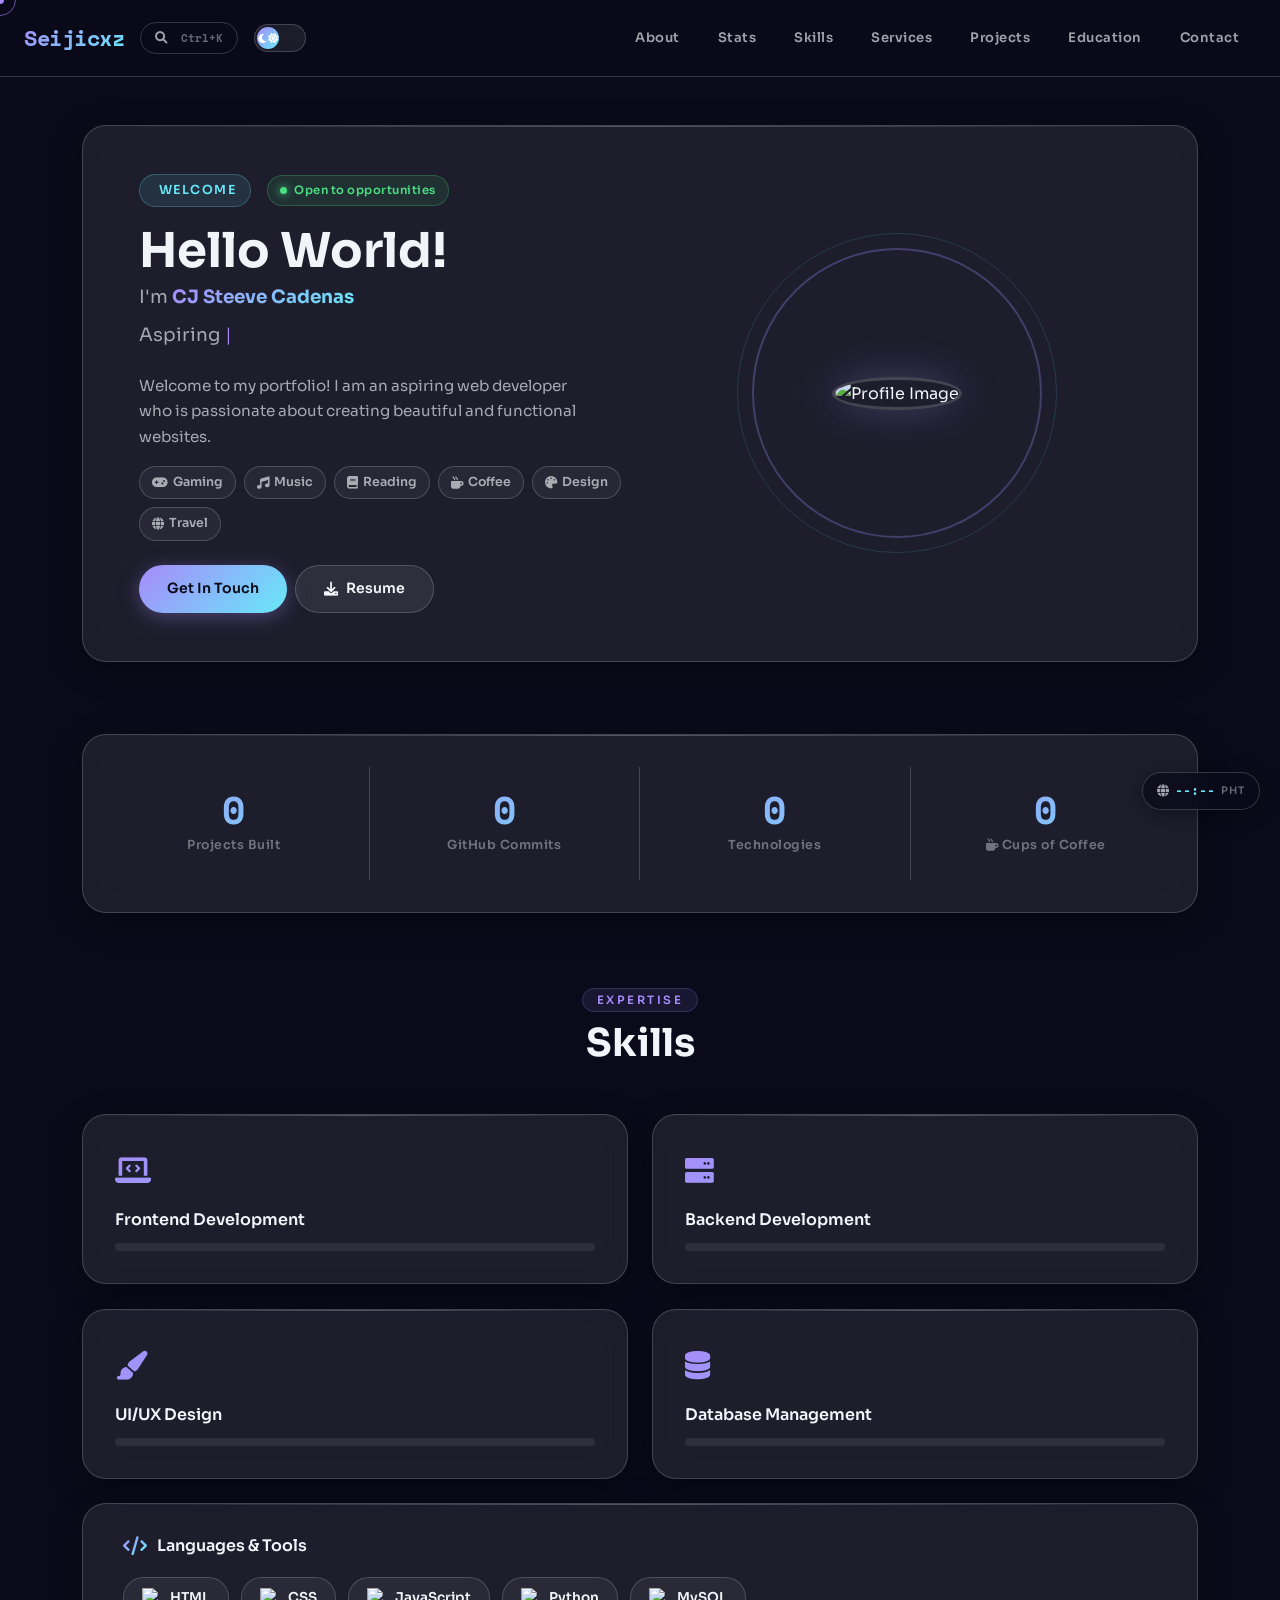
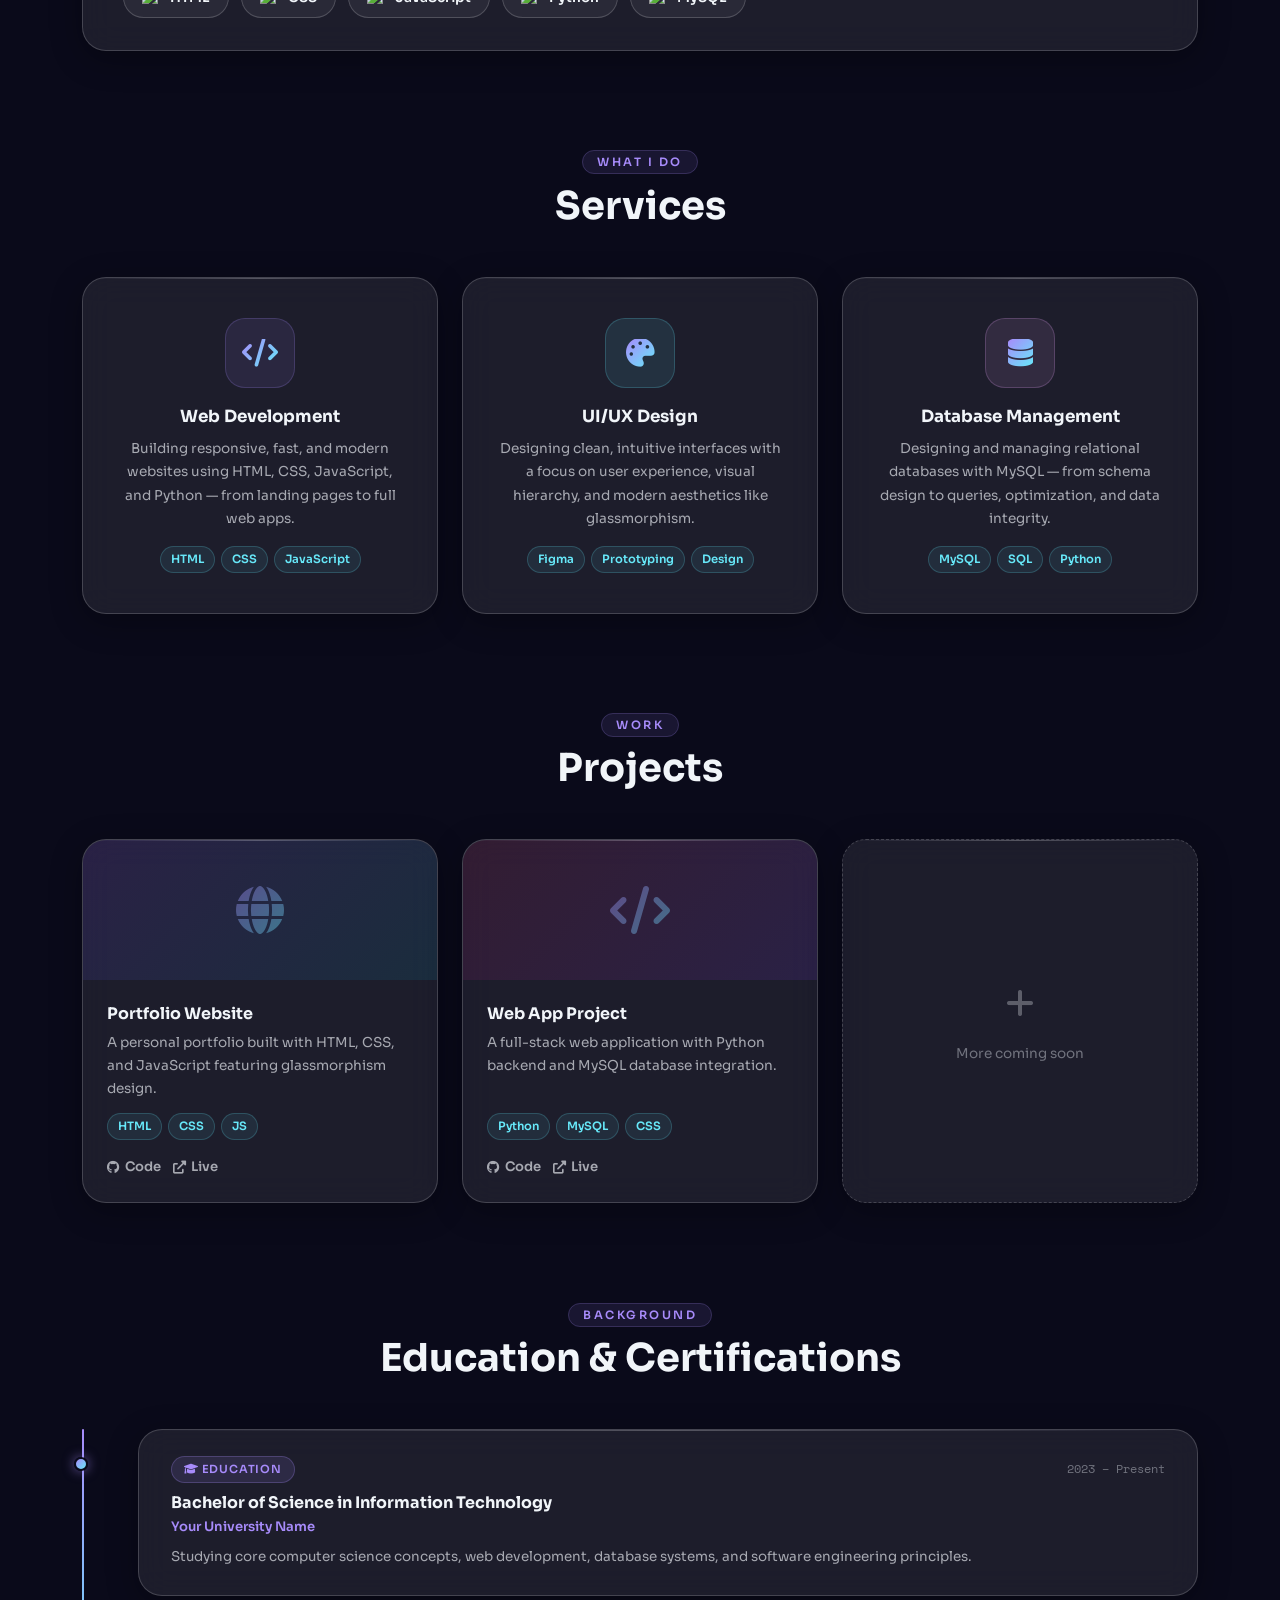
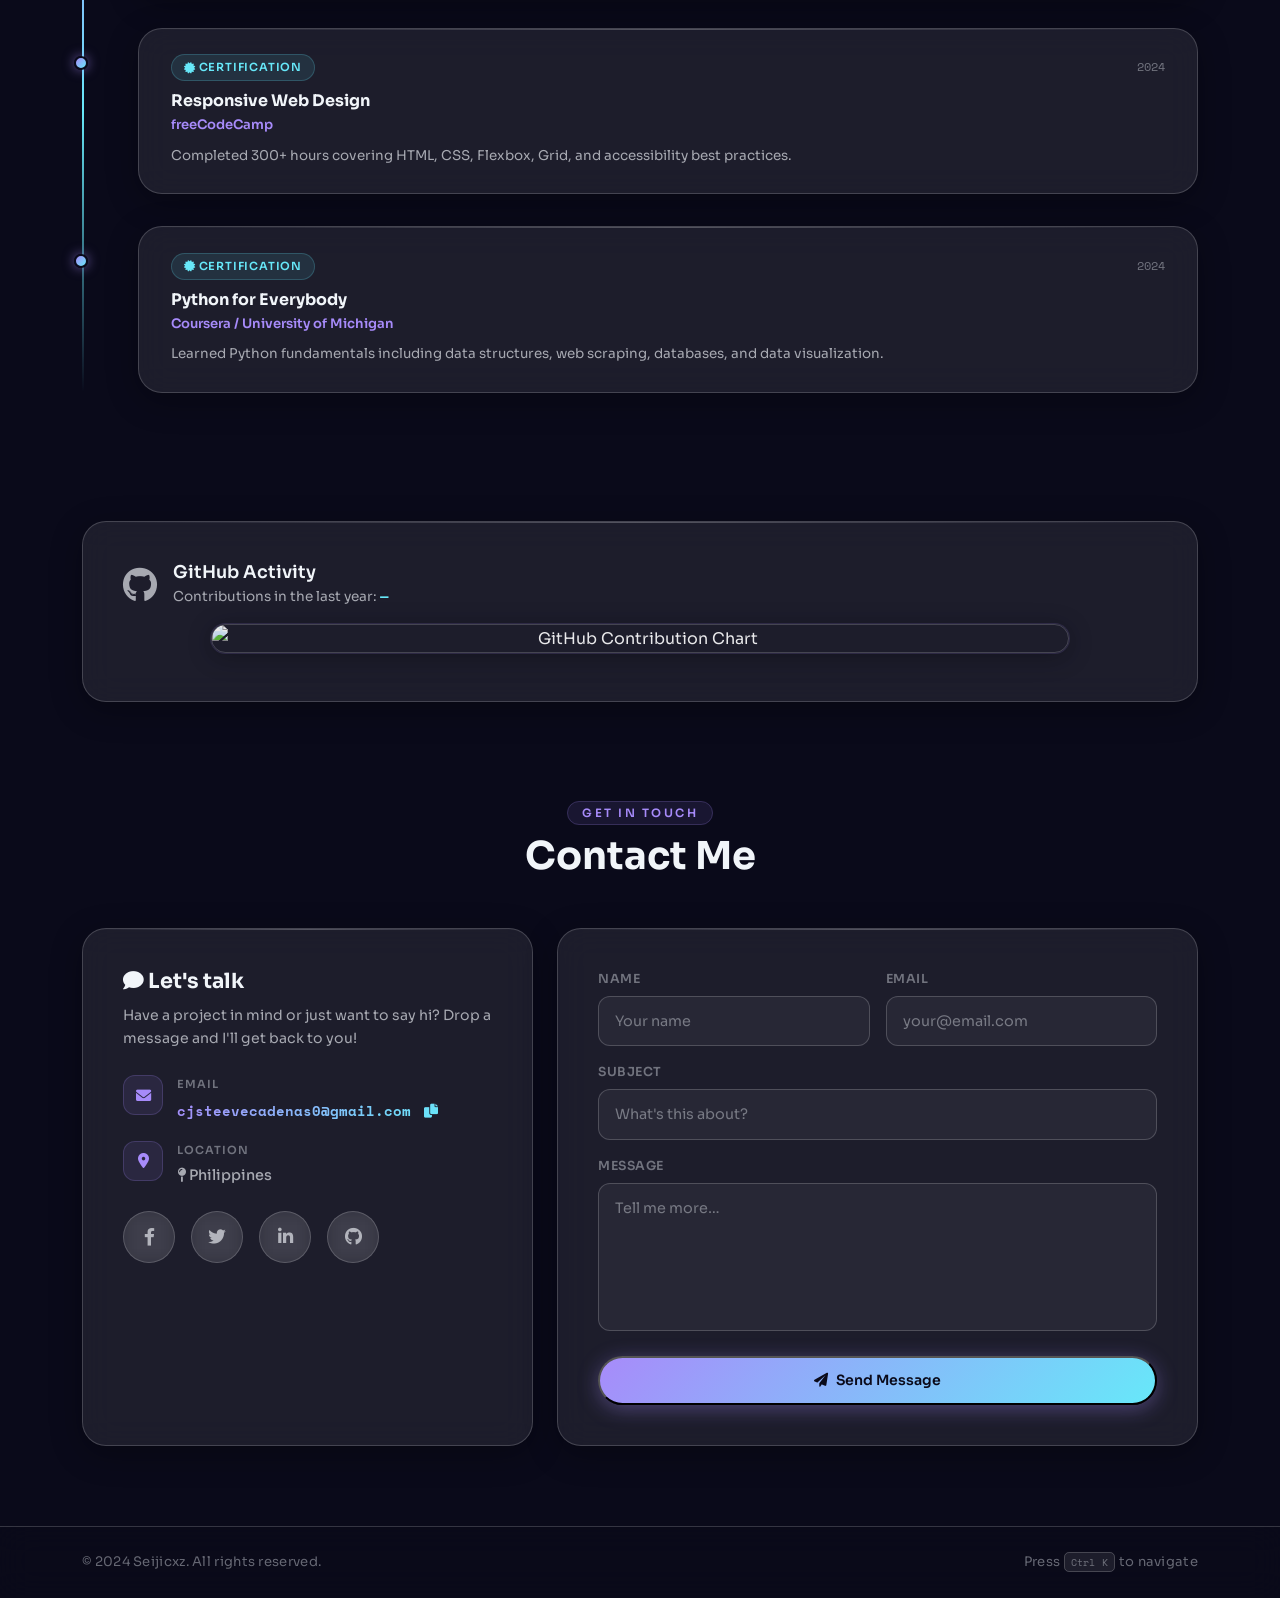
==== portf-main/portf-main/index.html @ 0f8c5d1f "Clean up: remove emojis, replace with icons, remove unnecessary comments" ====
<!DOCTYPE html>
<html lang="en" data-theme="dark">
<head>
    <meta charset="UTF-8">
    <meta name="viewport" content="width=device-width, initial-scale=1.0">
    <title>Sejicxz</title>
    <link rel="icon" href="logo.png" type="image/x-icon">
    <link href="https://cdn.jsdelivr.net/npm/bootstrap@5.3.3/dist/css/bootstrap.min.css" rel="stylesheet" integrity="sha384-QWTKZyjpPEjISv5WaRU9OFeRpok6YctnYmDr5pNlyT2bRjXh0JMhjY6hW+ALEwIH" crossorigin="anonymous">
    <link rel="stylesheet" href="styles.css">
    <link rel="stylesheet" href="https://cdnjs.cloudflare.com/ajax/libs/font-awesome/6.0.0-beta3/css/all.min.css">
    <link href="https://fonts.googleapis.com/css2?family=Sora:wght@300;400;600;700&family=Space+Mono:wght@400;700&display=swap" rel="stylesheet">
    <link href="https://cdnjs.cloudflare.com/ajax/libs/aos/2.3.4/aos.css" rel="stylesheet">
</head>
<body>

    <div id="preloader">
        <div class="preloader-inner">
            <div class="preloader-logo">Seijicxz</div>
            <div class="preloader-bar"><div class="preloader-fill"></div></div>
            <p class="preloader-text">Loading portfolio…</p>
        </div>
    </div>

    <div id="cmd-overlay" class="cmd-overlay" aria-hidden="true">
        <div class="cmd-palette glass-card" role="dialog" aria-label="Command palette">
            <div class="cmd-search-row">
                <i class="fas fa-search cmd-icon"></i>
                <input id="cmd-input" type="text" class="cmd-input" placeholder="Jump to section, or type a command…" autocomplete="off">
                <kbd class="cmd-esc">ESC</kbd>
            </div>
            <ul class="cmd-list" id="cmd-list"></ul>
            <div class="cmd-footer">
                <span><kbd>↑↓</kbd> navigate</span>
                <span><kbd>↵</kbd> select</span>
                <span><kbd>ESC</kbd> close</span>
                <span><kbd>Ctrl K</kbd> toggle</span>
            </div>
        </div>
    </div>

    <div id="toast" class="toast-notif"><i class="fas fa-check-circle me-2"></i>Email copied!</div>
    <button id="back-to-top" title="Back to top" aria-label="Back to top"><i class="fas fa-chevron-up"></i></button>
    <div id="ph-clock" class="ph-clock-widget" title="Philippine Time">
        <i class="fas fa-globe"></i>
        <span id="ph-time" class="ph-time">--:--</span>
        <span class="ph-label">PHT</span>
    </div>
    <div id="scroll-progress"></div>
    <div id="cursor-dot"></div>
    <div id="cursor-ring"></div>
    <canvas id="cursor-trail"></canvas>
    <canvas id="particles-canvas"></canvas>
    <canvas id="aurora-canvas"></canvas>
    <header>
        <nav class="navbar navbar-expand-lg glass-nav" id="main-nav">
            <div class="container-fluid px-4">
                <a class="navbar-brand brand-logo" href="#">Seijicxz</a>
                <div class="d-flex align-items-center gap-3">
                    <button class="cmd-trigger btn-ghost" id="cmd-trigger" title="Command palette (Ctrl+K)" aria-label="Open command palette">
                        <i class="fas fa-search"></i><span class="cmd-hint ms-2 d-none d-md-inline">Ctrl+K</span>
                    </button>
                    <button id="theme-toggle" class="theme-toggle" title="Toggle theme" aria-label="Toggle theme">
                        <span class="toggle-track">
                            <span class="toggle-thumb">
                                <i class="fas fa-moon toggle-icon-dark"></i>
                                <i class="fas fa-sun toggle-icon-light"></i>
                            </span>
                        </span>
                    </button>
                    <button class="navbar-toggler" type="button" data-bs-toggle="collapse" data-bs-target="#navbarSupportedContent" aria-controls="navbarSupportedContent" aria-expanded="false" aria-label="Toggle navigation">
                        <span class="navbar-toggler-icon"></span>
                    </button>
                </div>
                <div class="collapse navbar-collapse justify-content-end" id="navbarSupportedContent">
                    <ul class="navbar-nav mb-2 mb-lg-0 gap-1">
                        <li class="nav-item"><a class="nav-link nav-pill" href="#about">About</a></li>
                        <li class="nav-item"><a class="nav-link nav-pill" href="#stats">Stats</a></li>
                        <li class="nav-item"><a class="nav-link nav-pill" href="#skills">Skills</a></li>
                        <li class="nav-item"><a class="nav-link nav-pill" href="#services">Services</a></li>
                        <li class="nav-item"><a class="nav-link nav-pill" href="#projects">Projects</a></li>
                        <li class="nav-item"><a class="nav-link nav-pill" href="#education">Education</a></li>
                        <li class="nav-item"><a class="nav-link nav-pill" href="#contact">Contact</a></li>
                    </ul>
                </div>
            </div>
        </nav>
    </header>

    <section id="about" class="py-5">
        <div class="container">
            <div class="glass-card hero-card tilt-card shine-card" data-aos="fade-up">
                <div class="shine-effect"></div>
                <div class="row align-items-center">
                    <div class="col-md-6">
                        <div class="d-flex align-items-center gap-3 mb-2">
                            <span class="greeting-badge"><i class="fas fa-wave-hand"></i> Welcome</span>
                            <span class="avail-badge"><span class="avail-dot"></span>Open to opportunities</span>
                        </div>
                        <h2 class="hero-title mt-3 mb-2">Hello World!</h2>
                        <h4 class="hero-subtitle mb-1">I'm <span class="highlight">CJ Steeve Cadenas</span></h4>
                        <h4 class="hero-subtitle mb-3">
                            <span class="typing-prefix">Aspiring </span><span id="typed-role" class="typed-role"></span><span class="typed-cursor">|</span>
                        </h4>
                        <p class="hero-desc">Welcome to my portfolio! I am an aspiring web developer who is passionate about creating beautiful and functional websites.</p>
                        <div class="hobbies-row mt-3">
                            <span class="hobby-chip"><i class="fas fa-gamepad"></i> Gaming</span>
                            <span class="hobby-chip"><i class="fas fa-music"></i> Music</span>
                            <span class="hobby-chip"><i class="fas fa-book"></i> Reading</span>
                            <span class="hobby-chip"><i class="fas fa-mug-hot"></i> Coffee</span>
                            <span class="hobby-chip"><i class="fas fa-palette"></i> Design</span>
                            <span class="hobby-chip"><i class="fas fa-globe"></i> Travel</span>
                        </div>
                        <div class="hero-cta mt-4 d-flex flex-wrap gap-2">
                            <a href="#contact" class="btn-glass-primary">Get In Touch</a>
                            <a href="#" class="btn-glass-secondary" download>
                                <i class="fas fa-download me-2"></i>Resume
                            </a>
                        </div>
                    </div>
                    <div class="col-md-6 text-center mt-4 mt-md-0">
                        <div class="profile-img-wrapper">
                            <img src="https://64.media.tumblr.com/ff21b4f05bb79f16e0dceb7dfad75272/tumblr_mqtho3Fr0n1rgam01o1_1280.png" class="profile-img" alt="Profile Image">
                            <div class="img-ring"></div>
                            <div class="img-ring-2"></div>
                        </div>
                    </div>
                </div>
            </div>
        </div>
    </section>

    <section id="stats" class="py-4">
        <div class="container">
            <div class="glass-card stats-card" data-aos="fade-up">
                <div class="row g-0 text-center">
                    <div class="col-6 col-md-3 stat-item">
                        <div class="stat-number" data-target="5">0</div>
                        <div class="stat-label">Projects Built</div>
                    </div>
                    <div class="col-6 col-md-3 stat-item">
                        <div class="stat-number" data-target="120">0</div>
                        <div class="stat-label">GitHub Commits</div>
                    </div>
                    <div class="col-6 col-md-3 stat-item">
                        <div class="stat-number" data-target="4">0</div>
                        <div class="stat-label">Technologies</div>
                    </div>
                    <div class="col-6 col-md-3 stat-item">
                        <div class="stat-number" data-target="999" data-suffix="+">0</div>
                        <div class="stat-label"><i class="fas fa-mug-hot"></i> Cups of Coffee</div>
                    </div>
                </div>
            </div>
        </div>
    </section>

    <section id="skills" class="py-5">
        <div class="container">
            <div class="section-label" data-aos="fade-down"><span>Expertise</span></div>
            <h2 class="section-title text-center mb-5" data-aos="fade-up">Skills</h2>
            <div class="row g-4 mb-4">
                <div class="col-md-6" data-aos="fade-right" data-aos-delay="100">
                    <div class="glass-card skill-card tilt-card shine-card">
                        <div class="shine-effect"></div>
                        <div class="skill-icon"><i class="fas fa-laptop-code"></i></div>
                        <h3 class="skill-title">Frontend Development</h3>
                        <div class="skill-bar-wrapper"><div class="skill-bar-track"><div class="skill-bar-fill" style="--target-width:40%"></div></div></div>
                    </div>
                </div>
                <div class="col-md-6" data-aos="fade-left" data-aos-delay="150">
                    <div class="glass-card skill-card tilt-card shine-card">
                        <div class="shine-effect"></div>
                        <div class="skill-icon"><i class="fas fa-server"></i></div>
                        <h3 class="skill-title">Backend Development</h3>
                        <div class="skill-bar-wrapper"><div class="skill-bar-track"><div class="skill-bar-fill" style="--target-width:40%"></div></div></div>
                    </div>
                </div>
                <div class="col-md-6" data-aos="fade-right" data-aos-delay="200">
                    <div class="glass-card skill-card tilt-card shine-card">
                        <div class="shine-effect"></div>
                        <div class="skill-icon"><i class="fas fa-paint-brush"></i></div>
                        <h3 class="skill-title">UI/UX Design</h3>
                        <div class="skill-bar-wrapper"><div class="skill-bar-track"><div class="skill-bar-fill" style="--target-width:60%"></div></div></div>
                    </div>
                </div>
                <div class="col-md-6" data-aos="fade-left" data-aos-delay="250">
                    <div class="glass-card skill-card tilt-card shine-card">
                        <div class="shine-effect"></div>
                        <div class="skill-icon"><i class="fas fa-database"></i></div>
                        <h3 class="skill-title">Database Management</h3>
                        <div class="skill-bar-wrapper"><div class="skill-bar-track"><div class="skill-bar-fill" style="--target-width:50%"></div></div></div>
                    </div>
                </div>
            </div>
            <div class="glass-card tools-card shine-card" data-aos="fade-up" data-aos-delay="300">
                <div class="shine-effect"></div>
                <div class="tools-header">
                    <i class="fas fa-code tools-header-icon"></i>
                    <h3 class="tools-title">Languages &amp; Tools</h3>
                </div>
                <div class="tools-badges">
                    <span class="tool-badge"><img src="https://cdn.jsdelivr.net/gh/devicons/devicon/icons/html5/html5-original.svg" alt="HTML5" class="tool-icon"> HTML</span>
                    <span class="tool-badge"><img src="https://cdn.jsdelivr.net/gh/devicons/devicon/icons/css3/css3-original.svg" alt="CSS3" class="tool-icon"> CSS</span>
                    <span class="tool-badge"><img src="https://cdn.jsdelivr.net/gh/devicons/devicon/icons/javascript/javascript-original.svg" alt="JS" class="tool-icon"> JavaScript</span>
                    <span class="tool-badge"><img src="https://cdn.jsdelivr.net/gh/devicons/devicon/icons/python/python-original.svg" alt="Python" class="tool-icon"> Python</span>
                    <span class="tool-badge"><img src="https://cdn.jsdelivr.net/gh/devicons/devicon/icons/mysql/mysql-original.svg" alt="MySQL" class="tool-icon"> MySQL</span>
                </div>
            </div>
        </div>
    </section>

    <section id="services" class="py-5">
        <div class="container">
            <div class="section-label" data-aos="fade-down"><span>What I Do</span></div>
            <h2 class="section-title text-center mb-5" data-aos="fade-up">Services</h2>
            <div class="row g-4">
                <div class="col-md-4" data-aos="fade-up" data-aos-delay="100">
                    <div class="glass-card service-card tilt-card shine-card text-center">
                        <div class="shine-effect"></div>
                        <div class="service-icon-wrap">
                            <i class="fas fa-code service-icon"></i>
                        </div>
                        <h4 class="service-title">Web Development</h4>
                        <p class="service-desc">Building responsive, fast, and modern websites using HTML, CSS, JavaScript, and Python — from landing pages to full web apps.</p>
                        <div class="service-tags">
                            <span class="project-tag">HTML</span>
                            <span class="project-tag">CSS</span>
                            <span class="project-tag">JavaScript</span>
                        </div>
                    </div>
                </div>
                <div class="col-md-4" data-aos="fade-up" data-aos-delay="200">
                    <div class="glass-card service-card tilt-card shine-card text-center">
                        <div class="shine-effect"></div>
                        <div class="service-icon-wrap service-icon-wrap-2">
                            <i class="fas fa-palette service-icon"></i>
                        </div>
                        <h4 class="service-title">UI/UX Design</h4>
                        <p class="service-desc">Designing clean, intuitive interfaces with a focus on user experience, visual hierarchy, and modern aesthetics like glassmorphism.</p>
                        <div class="service-tags">
                            <span class="project-tag">Figma</span>
                            <span class="project-tag">Prototyping</span>
                            <span class="project-tag">Design</span>
                        </div>
                    </div>
                </div>
                <div class="col-md-4" data-aos="fade-up" data-aos-delay="300">
                    <div class="glass-card service-card tilt-card shine-card text-center">
                        <div class="shine-effect"></div>
                        <div class="service-icon-wrap service-icon-wrap-3">
                            <i class="fas fa-database service-icon"></i>
                        </div>
                        <h4 class="service-title">Database Management</h4>
                        <p class="service-desc">Designing and managing relational databases with MySQL — from schema design to queries, optimization, and data integrity.</p>
                        <div class="service-tags">
                            <span class="project-tag">MySQL</span>
                            <span class="project-tag">SQL</span>
                            <span class="project-tag">Python</span>
                        </div>
                    </div>
                </div>
            </div>
        </div>
    </section>

    <section id="projects" class="py-5">
        <div class="container">
            <div class="section-label" data-aos="fade-down"><span>Work</span></div>
            <h2 class="section-title text-center mb-5" data-aos="fade-up">Projects</h2>
            <div class="row g-4">
                <div class="col-md-4" data-aos="fade-up" data-aos-delay="100">
                    <div class="glass-card project-card tilt-card shine-card">
                        <div class="shine-effect"></div>
                        <div class="project-preview" style="background:linear-gradient(135deg,#7c3aed22,#0891b222)">
                            <i class="fas fa-globe project-preview-icon"></i>
                        </div>
                        <div class="project-body">
                            <h4 class="project-title">Portfolio Website</h4>
                            <p class="project-desc">A personal portfolio built with HTML, CSS, and JavaScript featuring glassmorphism design.</p>
                            <div class="project-tags"><span class="project-tag">HTML</span><span class="project-tag">CSS</span><span class="project-tag">JS</span></div>
                            <div class="project-links mt-3">
                                <a href="https://github.com/seijicxz111" class="project-link" target="_blank"><i class="fab fa-github"></i> Code</a>
                                <a href="#" class="project-link" target="_blank"><i class="fas fa-external-link-alt"></i> Live</a>
                            </div>
                        </div>
                    </div>
                </div>
                <div class="col-md-4" data-aos="fade-up" data-aos-delay="200">
                    <div class="glass-card project-card tilt-card shine-card">
                        <div class="shine-effect"></div>
                        <div class="project-preview" style="background:linear-gradient(135deg,#be185d22,#7c3aed22)">
                            <i class="fas fa-code project-preview-icon"></i>
                        </div>
                        <div class="project-body">
                            <h4 class="project-title">Web App Project</h4>
                            <p class="project-desc">A full-stack web application with Python backend and MySQL database integration.</p>
                            <div class="project-tags"><span class="project-tag">Python</span><span class="project-tag">MySQL</span><span class="project-tag">CSS</span></div>
                            <div class="project-links mt-3">
                                <a href="https://github.com/seijicxz111" class="project-link" target="_blank"><i class="fab fa-github"></i> Code</a>
                                <a href="#" class="project-link" target="_blank"><i class="fas fa-external-link-alt"></i> Live</a>
                            </div>
                        </div>
                    </div>
                </div>
                <div class="col-md-4" data-aos="fade-up" data-aos-delay="300">
                    <div class="glass-card project-card project-add tilt-card shine-card">
                        <div class="shine-effect"></div>
                        <div class="project-add-inner">
                            <div class="project-add-icon"><i class="fas fa-plus"></i></div>
                            <p class="project-add-text">More coming soon</p>
                        </div>
                    </div>
                </div>
            </div>
        </div>
    </section>

    <section id="education" class="py-5">
        <div class="container">
            <div class="section-label" data-aos="fade-down"><span>Background</span></div>
            <h2 class="section-title text-center mb-5" data-aos="fade-up">Education &amp; Certifications</h2>
            <div class="timeline">
                <div class="timeline-item" data-aos="fade-right">
                    <div class="timeline-dot"></div>
                    <div class="glass-card timeline-card shine-card">
                        <div class="shine-effect"></div>
                        <div class="timeline-meta">
                            <span class="timeline-badge edu"><i class="fas fa-graduation-cap"></i> Education</span>
                            <span class="timeline-year">2023 – Present</span>
                        </div>
                        <h4 class="timeline-title">Bachelor of Science in Information Technology</h4>
                        <p class="timeline-sub">Your University Name</p>
                        <p class="timeline-desc">Studying core computer science concepts, web development, database systems, and software engineering principles.</p>
                    </div>
                </div>
                <div class="timeline-item" data-aos="fade-right" data-aos-delay="100">
                    <div class="timeline-dot"></div>
                    <div class="glass-card timeline-card shine-card">
                        <div class="shine-effect"></div>
                        <div class="timeline-meta">
                            <span class="timeline-badge cert"><i class="fas fa-certificate"></i> Certification</span>
                            <span class="timeline-year">2024</span>
                        </div>
                        <h4 class="timeline-title">Responsive Web Design</h4>
                        <p class="timeline-sub">freeCodeCamp</p>
                        <p class="timeline-desc">Completed 300+ hours covering HTML, CSS, Flexbox, Grid, and accessibility best practices.</p>
                    </div>
                </div>
                <div class="timeline-item" data-aos="fade-right" data-aos-delay="200">
                    <div class="timeline-dot"></div>
                    <div class="glass-card timeline-card shine-card">
                        <div class="shine-effect"></div>
                        <div class="timeline-meta">
                            <span class="timeline-badge cert"><i class="fas fa-certificate"></i> Certification</span>
                            <span class="timeline-year">2024</span>
                        </div>
                        <h4 class="timeline-title">Python for Everybody</h4>
                        <p class="timeline-sub">Coursera / University of Michigan</p>
                        <p class="timeline-desc">Learned Python fundamentals including data structures, web scraping, databases, and data visualization.</p>
                    </div>
                </div>
            </div>
        </div>
    </section>

    <section class="py-5">
        <div class="container">
            <div class="glass-card shine-card" data-aos="fade-up">
                <div class="shine-effect"></div>
                <div class="contrib-header">
                    <i class="fab fa-github contrib-icon"></i>
                    <div>
                        <h3 class="contrib-title">GitHub Activity</h3>
                        <p class="contrib-sub">Contributions in the last year: <span id="total-contributions" class="contrib-count">—</span></p>
                    </div>
                </div>
                <div class="row justify-content-center mt-3">
                    <div class="col-lg-10 text-center">
                        <div class="chart-wrapper">
                            <img src="https://ghchart.rshah.org/seijicxz111" alt="GitHub Contribution Chart" class="custom-chart-size img-fluid">
                        </div>
                    </div>
                </div>
            </div>
        </div>
    </section>

    <section id="contact" class="py-5">
        <div class="container">
            <div class="section-label" data-aos="fade-down"><span>Get In Touch</span></div>
            <h2 class="section-title text-center mb-5" data-aos="fade-up">Contact Me</h2>
            <div class="row g-4">
                <div class="col-lg-5" data-aos="fade-right">
                    <div class="glass-card contact-info-card shine-card h-100">
                        <div class="shine-effect"></div>
                        <h4 class="contact-info-title"><i class="fas fa-comment"></i> Let's talk</h4>
                        <p class="contact-info-desc">Have a project in mind or just want to say hi? Drop a message and I'll get back to you!</p>
                        <div class="contact-detail">
                            <div class="contact-detail-icon"><i class="fas fa-envelope"></i></div>
                            <div>
                                <div class="contact-detail-label">Email</div>
                                <button id="copy-email-btn" class="contact-email-btn" title="Click to copy">cjsteevecadenas0@gmail.com <i class="fas fa-copy ms-1"></i></button>
                            </div>
                        </div>
                        <div class="contact-detail mt-3">
                            <div class="contact-detail-icon"><i class="fas fa-map-marker-alt"></i></div>
                            <div>
                                <div class="contact-detail-label">Location</div>
                                <div class="contact-detail-value"><i class="fas fa-map-pin"></i> Philippines</div>
                            </div>
                        </div>
                        <div class="social-row mt-4">
                            <a href="https://www.facebook.com/violeeee.07" class="social-glass" title="Facebook"><i class="fab fa-facebook-f"></i></a>
                            <a href="#" class="social-glass" title="Twitter"><i class="fab fa-twitter"></i></a>
                            <a href="#" class="social-glass" title="LinkedIn"><i class="fab fa-linkedin-in"></i></a>
                            <a href="https://github.com/seijicxz111" class="social-glass" title="GitHub"><i class="fab fa-github"></i></a>
                        </div>
                    </div>
                </div>
                <div class="col-lg-7" data-aos="fade-left">
                    <div class="glass-card contact-form-card shine-card h-100">
                        <div class="shine-effect"></div>
                        <form id="contact-form" action="https://formspree.io/f/your-form-id" method="POST">
                            <div class="row g-3">
                                <div class="col-sm-6">
                                    <label class="form-label-glass">Name</label>
                                    <input type="text" name="name" class="input-glass" placeholder="Your name" required>
                                </div>
                                <div class="col-sm-6">
                                    <label class="form-label-glass">Email</label>
                                    <input type="email" name="email" class="input-glass" placeholder="your@email.com" required>
                                </div>
                                <div class="col-12">
                                    <label class="form-label-glass">Subject</label>
                                    <input type="text" name="subject" class="input-glass" placeholder="What's this about?">
                                </div>
                                <div class="col-12">
                                    <label class="form-label-glass">Message</label>
                                    <textarea name="message" class="input-glass" rows="5" placeholder="Tell me more…" required></textarea>
                                </div>
                                <div class="col-12">
                                    <button type="submit" class="btn-glass-primary w-100 justify-content-center" id="send-btn">
                                        <i class="fas fa-paper-plane me-2"></i>Send Message
                                    </button>
                                </div>
                            </div>
                        </form>
                    </div>
                </div>
            </div>
        </div>
    </section>

    <footer class="glass-footer py-4">
        <div class="container">
            <div class="d-flex justify-content-between align-items-center flex-wrap gap-2">
                <p class="footer-text mb-0">&copy; 2024 Seijicxz. All rights reserved.</p>
                <p class="footer-text mb-0">Press <kbd class="footer-kbd">Ctrl K</kbd> to navigate</p>
            </div>
        </div>
    </footer>

    <script src="https://cdn.jsdelivr.net/npm/bootstrap@5.3.3/dist/js/bootstrap.bundle.min.js" integrity="sha384-YvpcrYf0tY3lHB60NNkmXc5s9fDVZLESaAA55NDzOxhy9GkcIdslK1eN7N6jIeHz" crossorigin="anonymous"></script>
    <script src="https://cdnjs.cloudflare.com/ajax/libs/aos/2.3.4/aos.js"></script>
    <script>
    window.addEventListener('load', () => {
        const pre = document.getElementById('preloader');
        setTimeout(() => { pre.classList.add('preloader-hide'); setTimeout(() => pre.remove(), 600); }, 1800);
        setTimeout(() => {
            document.querySelectorAll('.skill-bar-fill').forEach(b => {
                b.style.width = getComputedStyle(b).getPropertyValue('--target-width').trim();
            });
        }, 2200);
    });

    AOS.init({ duration: 800, once: true });
    const html = document.documentElement;
    html.setAttribute('data-theme', localStorage.getItem('theme') || 'dark');
    document.getElementById('theme-toggle').addEventListener('click', () => {
        const next = html.getAttribute('data-theme') === 'dark' ? 'light' : 'dark';
        html.setAttribute('data-theme', next); localStorage.setItem('theme', next);
    });
    const nav = document.getElementById('main-nav');
    window.addEventListener('scroll', () => {
        const st = document.documentElement.scrollTop;
        const sh = document.documentElement.scrollHeight - document.documentElement.clientHeight;
        document.getElementById('scroll-progress').style.width = (st / sh * 100) + '%';
        document.getElementById('back-to-top').classList.toggle('visible', st > 400);
        // Navbar blur intensifies on scroll
        const blur = Math.min(20 + st / 20, 40);
        const alpha = Math.min(0.55 + st / 2000, 0.9);
        nav.style.backdropFilter = `blur(${blur}px)`;
        nav.style.background = html.getAttribute('data-theme') === 'dark'
            ? `rgba(10,10,26,${alpha})` : `rgba(240,244,255,${alpha})`;
    });
    document.getElementById('back-to-top').addEventListener('click', () => window.scrollTo({ top: 0, behavior: 'smooth' }));
    const sections = document.querySelectorAll('section[id]');
    const navLinks = document.querySelectorAll('.nav-pill');
    window.addEventListener('scroll', () => {
        let cur = '';
        sections.forEach(s => { if (window.scrollY >= s.offsetTop - 120) cur = s.id; });
        navLinks.forEach(a => { a.classList.remove('active'); if (a.getAttribute('href') === '#' + cur) a.classList.add('active'); });
    });
    const roles = ['Web Developer', 'UI Designer', 'Problem Solver', 'Python Enthusiast'];
    let rIdx = 0, cIdx = 0, del = false;
    const typedEl = document.getElementById('typed-role');
    function type() {
        const cur = roles[rIdx];
        typedEl.textContent = del ? cur.substring(0, cIdx - 1) : cur.substring(0, cIdx + 1);
        del ? cIdx-- : cIdx++;
        if (!del && cIdx === cur.length) { del = true; setTimeout(type, 1800); return; }
        if (del && cIdx === 0) { del = false; rIdx = (rIdx + 1) % roles.length; }
        setTimeout(type, del ? 60 : 100);
    }
    type();
    const dot = document.getElementById('cursor-dot'), ring = document.getElementById('cursor-ring');
    let mx = 0, my = 0, rx = 0, ry = 0;
    document.addEventListener('mousemove', e => { mx = e.clientX; my = e.clientY; dot.style.left = mx+'px'; dot.style.top = my+'px'; });
    (function ar() { rx += (mx-rx)*.12; ry += (my-ry)*.12; ring.style.left=rx+'px'; ring.style.top=ry+'px'; requestAnimationFrame(ar); })();
    document.querySelectorAll('a,button,.tool-badge,.tilt-card').forEach(el => {
        el.addEventListener('mouseenter', () => { dot.classList.add('cursor-hover'); ring.classList.add('cursor-hover'); });
        el.addEventListener('mouseleave', () => { dot.classList.remove('cursor-hover'); ring.classList.remove('cursor-hover'); });
    });
    const tc = document.getElementById('cursor-trail'), tCtx = tc.getContext('2d');
    tc.width = innerWidth; tc.height = innerHeight;
    window.addEventListener('resize', () => { tc.width = innerWidth; tc.height = innerHeight; });
    const trails = [];
    document.addEventListener('mousemove', e => {
        for (let i = 0; i < 3; i++) trails.push({ x: e.clientX+(Math.random()-.5)*8, y: e.clientY+(Math.random()-.5)*8, r: Math.random()*3+1, alpha: Math.random()*.6+.3, life: 1 });
    });
    (function dt() {
        tCtx.clearRect(0,0,tc.width,tc.height);
        const c1 = html.getAttribute('data-theme')==='light'?'124,58,237':'167,139,250';
        const c2 = html.getAttribute('data-theme')==='light'?'8,145,178':'103,232,249';
        for (let i=trails.length-1;i>=0;i--) {
            const t=trails[i]; t.life-=.04; t.r*=.97;
            if (t.life<=0){trails.splice(i,1);continue;}
            const g=tCtx.createRadialGradient(t.x,t.y,0,t.x,t.y,t.r*3);
            g.addColorStop(0,`rgba(${c1},${t.alpha*t.life})`); g.addColorStop(1,`rgba(${c2},0)`);
            tCtx.beginPath(); tCtx.arc(t.x,t.y,t.r*3,0,Math.PI*2); tCtx.fillStyle=g; tCtx.fill();
        }
        requestAnimationFrame(dt);
    })();
    const ac = document.getElementById('aurora-canvas'), aCtx = ac.getContext('2d');
    ac.width = innerWidth; ac.height = innerHeight;
    window.addEventListener('resize', () => { ac.width = innerWidth; ac.height = innerHeight; });
    const aBlobs = [
        { x: 0.2, y: 0.3, r: 0.38, hue: 260, speed: 0.0003 },
        { x: 0.7, y: 0.6, r: 0.42, hue: 190, speed: 0.0004 },
        { x: 0.5, y: 0.1, r: 0.35, hue: 320, speed: 0.00025 },
        { x: 0.85, y: 0.2, r: 0.3,  hue: 210, speed: 0.00035 },
    ];
    let aT = 0;
    (function drawAurora() {
        aT += 1;
        aCtx.clearRect(0, 0, ac.width, ac.height);
        const isDark = html.getAttribute('data-theme') !== 'light';
        aBlobs.forEach((b, i) => {
            const nx = b.x + Math.sin(aT * b.speed * 1000 + i) * 0.12;
            const ny = b.y + Math.cos(aT * b.speed * 800 + i * 1.3) * 0.1;
            const cx = nx * ac.width, cy = ny * ac.height;
            const rad = b.r * Math.max(ac.width, ac.height);
            const grad = aCtx.createRadialGradient(cx, cy, 0, cx, cy, rad);
            const alpha = isDark ? 0.13 : 0.07;
            grad.addColorStop(0, `hsla(${b.hue},80%,65%,${alpha})`);
            grad.addColorStop(0.5, `hsla(${b.hue+30},70%,55%,${alpha * 0.5})`);
            grad.addColorStop(1, `hsla(${b.hue+60},60%,45%,0)`);
            aCtx.beginPath();
            aCtx.arc(cx, cy, rad, 0, Math.PI * 2);
            aCtx.fillStyle = grad;
            aCtx.fill();
        });
        requestAnimationFrame(drawAurora);
    })();
    const pc = document.getElementById('particles-canvas'), pCtx = pc.getContext('2d');
    pc.width = innerWidth; pc.height = innerHeight;
    window.addEventListener('resize', () => { pc.width = innerWidth; pc.height = innerHeight; });
    const pts = Array.from({length:100}, () => ({ x:Math.random()*pc.width, y:Math.random()*pc.height, r:Math.random()*1.5+.3, vx:(Math.random()-.5)*.3, vy:(Math.random()-.5)*.3, alpha:Math.random()*.5+.1 }));
    (function dp() {
        pCtx.clearRect(0,0,pc.width,pc.height);
        const col = html.getAttribute('data-theme')==='light'?'100,60,200':'167,139,250';
        pts.forEach(p => {
            p.x+=p.vx; p.y+=p.vy;
            if(p.x<0)p.x=pc.width; if(p.x>pc.width)p.x=0;
            if(p.y<0)p.y=pc.height; if(p.y>pc.height)p.y=0;
            pCtx.beginPath(); pCtx.arc(p.x,p.y,p.r,0,Math.PI*2); pCtx.fillStyle=`rgba(${col},${p.alpha})`; pCtx.fill();
        });
        for(let i=0;i<pts.length;i++) for(let j=i+1;j<pts.length;j++){
            const dx=pts[i].x-pts[j].x,dy=pts[i].y-pts[j].y,d=Math.sqrt(dx*dx+dy*dy);
            if(d<100){pCtx.beginPath();pCtx.moveTo(pts[i].x,pts[i].y);pCtx.lineTo(pts[j].x,pts[j].y);pCtx.strokeStyle=`rgba(${col},${.08*(1-d/100)})`;pCtx.lineWidth=.5;pCtx.stroke();}
        }
        requestAnimationFrame(dp);
    })();
    document.querySelectorAll('.shine-card').forEach(card => {
        card.addEventListener('mousemove', e => {
            const r = card.getBoundingClientRect();
            const x = ((e.clientX - r.left) / r.width) * 100;
            const y = ((e.clientY - r.top) / r.height) * 100;
            card.querySelector('.shine-effect').style.background =
                `radial-gradient(circle at ${x}% ${y}%, rgba(255,255,255,0.12) 0%, transparent 60%)`;
        });
        card.addEventListener('mouseleave', e => {
            card.querySelector('.shine-effect').style.background = 'none';
        });
    });
    document.querySelectorAll('.tilt-card').forEach(card => {
        card.addEventListener('mousemove', e => {
            const r = card.getBoundingClientRect();
            const dx = (e.clientX - r.left - r.width/2) / (r.width/2);
            const dy = (e.clientY - r.top - r.height/2) / (r.height/2);
            card.style.transform = `perspective(800px) rotateX(${-dy*6}deg) rotateY(${dx*6}deg) translateY(-4px)`;
        });
        card.addEventListener('mouseleave', () => { card.style.transform = ''; });
    });
    const so = new IntersectionObserver(entries => {
        entries.forEach(e => {
            if (!e.isIntersecting) return;
            e.target.querySelectorAll('.stat-number').forEach(el => {
                const target = +el.dataset.target, suf = el.dataset.suffix||'';
                let cur = 0; const step = Math.ceil(target/60);
                const t = setInterval(() => { cur=Math.min(cur+step,target); el.textContent=cur+(cur===target?suf:''); if(cur>=target)clearInterval(t); },25);
            });
            so.unobserve(e.target);
        });
    }, { threshold: 0.5 });
    const sc = document.querySelector('.stats-card');
    if (sc) so.observe(sc);
    function updateClock() {
        const now = new Date();
        const ph = new Date(now.toLocaleString('en-US', { timeZone: 'Asia/Manila' }));
        const h = ph.getHours(), m = ph.getMinutes(), s = ph.getSeconds();
        const ampm = h >= 12 ? 'PM' : 'AM';
        const hh = h % 12 || 12;
        document.getElementById('ph-time').textContent = `${hh}:${String(m).padStart(2,'0')}:${String(s).padStart(2,'0')} ${ampm}`;
    }
    updateClock(); setInterval(updateClock, 1000);
    const commands = [
        { label: 'About',        icon: 'fa-user',           href: '#about' },
        { label: 'Stats',        icon: 'fa-chart-bar',      href: '#stats' },
        { label: 'Skills',       icon: 'fa-code',           href: '#skills' },
        { label: 'Services',     icon: 'fa-cog',            href: '#services' },
        { label: 'Projects',     icon: 'fa-briefcase',      href: '#projects' },
        { label: 'Education',    icon: 'fa-graduation-cap', href: '#education' },
        { label: 'Contact',      icon: 'fa-envelope',       href: '#contact' },
        { label: 'Toggle Theme', icon: 'fa-moon',           action: () => document.getElementById('theme-toggle').click() },
        { label: 'Back to Top',  icon: 'fa-arrow-up',       action: () => window.scrollTo({ top: 0, behavior: 'smooth' }) },
        { label: 'Copy Email',   icon: 'fa-copy',           action: () => document.getElementById('copy-email-btn').click() },
    ];
    const overlay = document.getElementById('cmd-overlay');
    const cmdInput = document.getElementById('cmd-input');
    const cmdList = document.getElementById('cmd-list');
    let activeIdx = 0;

    function renderCmds(filter='') {
        const filtered = commands.filter(c => c.label.toLowerCase().includes(filter.toLowerCase()));
        activeIdx = 0;
        cmdList.innerHTML = filtered.map((c, i) => `
            <li class="cmd-item ${i===0?'cmd-active':''}" data-idx="${i}">
                <i class="fas ${c.icon} cmd-item-icon"></i>
                <span>${c.label}</span>
                ${c.href ? `<kbd class="cmd-item-hint">↵</kbd>` : `<kbd class="cmd-item-hint">run</kbd>`}
            </li>`).join('');
        cmdList.querySelectorAll('.cmd-item').forEach((el, i) => {
            el.addEventListener('click', () => execCmd(filtered[i]));
            el.addEventListener('mouseenter', () => { activeIdx = i; highlightCmd(); });
        });
        return filtered;
    }

    function highlightCmd() {
        cmdList.querySelectorAll('.cmd-item').forEach((el, i) => el.classList.toggle('cmd-active', i === activeIdx));
        const active = cmdList.querySelector('.cmd-active');
        if (active) active.scrollIntoView({ block: 'nearest' });
    }

    function execCmd(cmd) {
        closeCmd();
        if (cmd.href) { setTimeout(() => { const el = document.querySelector(cmd.href); if(el) el.scrollIntoView({behavior:'smooth'}); }, 100); }
        else if (cmd.action) setTimeout(cmd.action, 100);
    }

    function openCmd() { overlay.classList.add('cmd-open'); cmdInput.value=''; renderCmds(); cmdInput.focus(); }
    function closeCmd() { overlay.classList.remove('cmd-open'); }

    document.getElementById('cmd-trigger').addEventListener('click', openCmd);
    overlay.addEventListener('click', e => { if (e.target === overlay) closeCmd(); });

    document.addEventListener('keydown', e => {
        if ((e.ctrlKey || e.metaKey) && e.key === 'k') { e.preventDefault(); overlay.classList.contains('cmd-open') ? closeCmd() : openCmd(); }
        if (!overlay.classList.contains('cmd-open')) return;
        if (e.key === 'Escape') closeCmd();
        const items = cmdList.querySelectorAll('.cmd-item');
        if (e.key === 'ArrowDown') { e.preventDefault(); activeIdx = Math.min(activeIdx+1, items.length-1); highlightCmd(); }
        if (e.key === 'ArrowUp') { e.preventDefault(); activeIdx = Math.max(activeIdx-1, 0); highlightCmd(); }
        if (e.key === 'Enter') { const filtered = renderCmds(cmdInput.value); if (filtered[activeIdx]) execCmd(filtered[activeIdx]); }
    });

    cmdInput.addEventListener('input', () => { renderCmds(cmdInput.value); });
    const toast = document.getElementById('toast');
    document.getElementById('copy-email-btn').addEventListener('click', () => {
        navigator.clipboard.writeText('cjsteevecadenas0@gmail.com').catch(()=>{});
        toast.classList.add('toast-show');
        setTimeout(() => toast.classList.remove('toast-show'), 2500);
    });
    document.getElementById('contact-form').addEventListener('submit', async e => {
        e.preventDefault();
        const btn = document.getElementById('send-btn');
        btn.innerHTML = '<i class="fas fa-spinner fa-spin me-2"></i>Sending…'; btn.disabled = true;
        await new Promise(r => setTimeout(r, 1500));
        btn.innerHTML = '<i class="fas fa-check me-2"></i>Sent!';
        setTimeout(() => { btn.innerHTML = '<i class="fas fa-paper-plane me-2"></i>Send Message'; btn.disabled = false; e.target.reset(); }, 3000);
    });
    (async function() {
        try {
            const res = await fetch('/api/github-stats');
            if (!res.ok) return;
            const totalContributions = await res.json();
            document.getElementById('total-contributions').textContent = totalContributions;
        } catch(e) { console.error('Failed to fetch GitHub stats:', e); }
    })();
    </script>
</body>
</html>
---- portf-main/portf-main/styles.css ----
/* ─── Variables ───────────────────────────────── */
:root {
    --glass-bg: rgba(255,255,255,0.08);
    --glass-border: rgba(255,255,255,0.18);
    --glass-shadow: 0 8px 32px rgba(0,0,0,0.3);
    --glass-blur: blur(16px);
    --accent-1: #a78bfa; --accent-2: #67e8f9; --accent-3: #f0abfc;
    --text-primary: #f1f5f9; --text-secondary: rgba(241,245,249,0.65); --text-muted: rgba(241,245,249,0.4);
    --bg-base: #0a0a1a; --nav-bg: rgba(10,10,26,0.55); --footer-bg: rgba(10,10,26,0.6);
    --font-main:'Sora',sans-serif; --font-mono:'Space Mono',monospace;
}
[data-theme="light"] {
    --glass-bg: rgba(255,255,255,0.55); --glass-border: rgba(0,0,0,0.1); --glass-shadow: 0 8px 32px rgba(0,0,0,0.1);
    --accent-1:#7c3aed; --accent-2:#0891b2; --accent-3:#be185d;
    --text-primary:#0f172a; --text-secondary:rgba(15,23,42,0.65); --text-muted:rgba(15,23,42,0.4);
    --bg-base:#f0f4ff; --nav-bg:rgba(240,244,255,0.75); --footer-bg:rgba(240,244,255,0.75);
}
[data-theme="light"] body { background: var(--bg-base); }
[data-theme="light"] .orb { opacity: 0.15; }
[data-theme="light"] #particles-canvas { opacity: 0.3; }
[data-theme="light"] .navbar-toggler-icon { filter: none; }
[data-theme="light"] .toggle-thumb { transform: translateX(24px); }
[data-theme="light"] .toggle-icon-dark { display: none; }
[data-theme="light"] .toggle-icon-light { display: block; }
[data-theme="light"] .input-glass { color: var(--text-primary); }
[data-theme="light"] .input-glass::placeholder { color: var(--text-muted); }
[data-theme="light"] .cmd-palette { background: rgba(255,255,255,0.85); }
[data-theme="light"] .cmd-input { color: var(--text-primary); }
[data-theme="light"] .ph-clock-widget { background: rgba(255,255,255,0.7); border-color: rgba(0,0,0,0.1); color: var(--text-primary); }

/* ─── Preloader ───────────────────────────────── */
#preloader { position:fixed;inset:0;z-index:99999;background:var(--bg-base);display:flex;align-items:center;justify-content:center;flex-direction:column;transition:opacity .6s,visibility .6s; }
#preloader.preloader-hide { opacity:0;visibility:hidden; }
.preloader-logo { font-family:var(--font-mono);font-size:2.2rem;font-weight:700;background:linear-gradient(135deg,var(--accent-1),var(--accent-2));-webkit-background-clip:text;-webkit-text-fill-color:transparent;background-clip:text;margin-bottom:24px;animation:pre-pulse 1s ease-in-out infinite alternate; }
@keyframes pre-pulse { from{opacity:.5}to{opacity:1} }
.preloader-bar { width:200px;height:3px;background:rgba(255,255,255,0.1);border-radius:50px;overflow:hidden;margin:0 auto 14px; }
.preloader-fill { height:100%;width:0;background:linear-gradient(90deg,var(--accent-1),var(--accent-2));border-radius:50px;animation:pre-load 1.6s cubic-bezier(.4,0,.2,1) forwards; }
@keyframes pre-load { to{width:100%} }
.preloader-text { font-size:.78rem;color:var(--text-muted);letter-spacing:1px; }

/* ─── Command Palette ─────────────────────────── */
.cmd-overlay { position:fixed;inset:0;z-index:10000;background:rgba(0,0,0,0.6);backdrop-filter:blur(6px);display:flex;align-items:flex-start;justify-content:center;padding-top:14vh;opacity:0;pointer-events:none;transition:opacity .2s; }
.cmd-overlay.cmd-open { opacity:1;pointer-events:all; }
.cmd-palette { width:100%;max-width:580px;padding:0;border-radius:20px;overflow:hidden;animation:none;background:rgba(15,12,35,0.92); }
.cmd-overlay.cmd-open .cmd-palette { animation:cmd-in .25s cubic-bezier(.34,1.56,.64,1); }
@keyframes cmd-in { from{transform:scale(.92) translateY(-16px);opacity:0}to{transform:none;opacity:1} }
.cmd-search-row { display:flex;align-items:center;gap:12px;padding:16px 20px;border-bottom:1px solid var(--glass-border); }
.cmd-icon { color:var(--text-muted);font-size:.9rem; }
.cmd-input { flex:1;background:none;border:none;outline:none;font-family:var(--font-main);font-size:1rem;color:var(--text-primary);caret-color:var(--accent-1); }
.cmd-esc { font-size:.65rem;background:rgba(255,255,255,0.08);border:1px solid var(--glass-border);border-radius:6px;padding:2px 7px;color:var(--text-muted);font-family:var(--font-mono); }
.cmd-list { list-style:none;margin:0;padding:8px 0;max-height:320px;overflow-y:auto; }
.cmd-item { display:flex;align-items:center;gap:12px;padding:11px 20px;cursor:none;transition:background .15s;font-size:.9rem;color:var(--text-secondary); }
.cmd-item:hover, .cmd-item.cmd-active { background:rgba(167,139,250,0.12);color:var(--text-primary); }
.cmd-item-icon { width:18px;text-align:center;color:var(--accent-1);font-size:.85rem; }
.cmd-item-hint { margin-left:auto;font-size:.65rem;background:rgba(255,255,255,0.06);border:1px solid var(--glass-border);border-radius:5px;padding:2px 6px;color:var(--text-muted);font-family:var(--font-mono); }
.cmd-footer { display:flex;gap:16px;padding:10px 20px;border-top:1px solid var(--glass-border);font-size:.7rem;color:var(--text-muted); }
.cmd-footer kbd { background:rgba(255,255,255,0.07);border:1px solid var(--glass-border);border-radius:4px;padding:1px 5px;font-family:var(--font-mono);font-size:.65rem;color:var(--text-muted); }
.btn-ghost { background:none;border:1px solid var(--glass-border);border-radius:50px;padding:6px 14px;font-size:.78rem;font-weight:600;color:var(--text-secondary);cursor:none;transition:all .2s;display:flex;align-items:center;gap:6px; }
.btn-ghost:hover { color:var(--accent-1);border-color:rgba(167,139,250,0.4);background:rgba(167,139,250,0.08); }
.cmd-hint { font-family:var(--font-mono);font-size:.68rem;color:var(--text-muted); }

/* ─── PH Clock Widget ─────────────────────────── */
.ph-clock-widget {
    position:fixed;bottom:90px;right:20px;z-index:900;
    display:flex;align-items:center;gap:6px;
    background:rgba(10,10,26,0.75);backdrop-filter:blur(16px);
    border:1px solid var(--glass-border);border-radius:50px;
    padding:7px 14px;font-size:.78rem;font-weight:600;
    color:var(--text-secondary);box-shadow:0 4px 20px rgba(0,0,0,0.3);
    transition:all .3s;
}
.ph-clock-widget:hover { border-color:rgba(167,139,250,0.4);color:var(--text-primary); }
.ph-time { font-family:var(--font-mono);color:var(--accent-2);font-size:.8rem; }
.ph-label { font-size:.65rem;letter-spacing:1px;text-transform:uppercase;color:var(--text-muted); }
.ph-flag { font-size:.9rem; }

/* ─── Toast ───────────────────────────────────── */
.toast-notif { position:fixed;bottom:32px;left:50%;transform:translateX(-50%) translateY(80px);background:rgba(30,20,60,0.9);backdrop-filter:blur(16px);border:1px solid rgba(167,139,250,0.3);color:var(--text-primary);font-size:.88rem;font-weight:600;padding:12px 24px;border-radius:50px;box-shadow:0 8px 32px rgba(167,139,250,0.25);z-index:9999;opacity:0;transition:transform .4s cubic-bezier(.34,1.56,.64,1),opacity .4s;pointer-events:none; }
.toast-notif.toast-show { transform:translateX(-50%) translateY(0);opacity:1; }

/* ─── Back to Top ─────────────────────────────── */
#back-to-top { position:fixed;bottom:32px;right:32px;z-index:900;width:48px;height:48px;border-radius:50%;background:linear-gradient(135deg,var(--accent-1),var(--accent-2));border:none;color:#0a0a1a;font-size:1rem;display:flex;align-items:center;justify-content:center;cursor:none;opacity:0;pointer-events:none;transform:translateY(20px);transition:opacity .3s,transform .3s,box-shadow .3s;box-shadow:0 4px 20px rgba(167,139,250,0.4); }
#back-to-top.visible { opacity:1;pointer-events:all;transform:translateY(0); }
#back-to-top:hover { box-shadow:0 8px 30px rgba(167,139,250,0.6);transform:translateY(-3px); }

/* ─── Scroll Progress ─────────────────────────── */
#scroll-progress { position:fixed;top:0;left:0;height:3px;width:0%;background:linear-gradient(90deg,var(--accent-1),var(--accent-2));z-index:9999;transition:width .1s linear;box-shadow:0 0 10px var(--accent-1); }

/* ─── Cursors ─────────────────────────────────── */
#cursor-dot { position:fixed;width:8px;height:8px;background:var(--accent-1);border-radius:50%;pointer-events:none;z-index:9998;transform:translate(-50%,-50%);transition:width .2s,height .2s,background .2s; }
#cursor-ring { position:fixed;width:32px;height:32px;border:1.5px solid var(--accent-1);border-radius:50%;pointer-events:none;z-index:9997;transform:translate(-50%,-50%);opacity:.6;transition:width .3s,height .3s,opacity .3s,border-color .3s; }
#cursor-dot.cursor-hover { width:12px;height:12px;background:var(--accent-2); }
#cursor-ring.cursor-hover { width:48px;height:48px;opacity:.4;border-color:var(--accent-2); }
@media(hover:none){#cursor-dot,#cursor-ring,#cursor-trail{display:none;}body{cursor:auto;}}
#cursor-trail,#particles-canvas,#aurora-canvas { position:fixed;inset:0;pointer-events:none;z-index:0; }
#cursor-trail { z-index:2; }
#aurora-canvas { z-index:0;opacity:1; }
#particles-canvas { z-index:1;opacity:.6; }

/* ─── Base ────────────────────────────────────── */
*,*::before,*::after{box-sizing:border-box;}
html{scroll-behavior:smooth;}
body { font-family:var(--font-main);line-height:1.7;background:var(--bg-base);color:var(--text-primary);overflow-x:hidden;min-height:100vh;cursor:none; }
h1,h2,h3,h4,h5,h6{font-weight:700;}
section{position:relative;z-index:1;}

/* ─── Navbar ──────────────────────────────────── */
header { position:sticky;top:0;z-index:100; }
.glass-nav { background:var(--nav-bg);backdrop-filter:blur(20px);-webkit-backdrop-filter:blur(20px);border-bottom:1px solid var(--glass-border);padding:14px 0;transition:background .15s,backdrop-filter .15s; }
.brand-logo { font-family:var(--font-mono);font-size:1.4rem;font-weight:700;letter-spacing:-.5px;text-decoration:none;background:linear-gradient(135deg,var(--accent-1),var(--accent-2));-webkit-background-clip:text;-webkit-text-fill-color:transparent;background-clip:text; }
.nav-pill { font-size:.82rem;font-weight:600;letter-spacing:.5px;color:var(--text-secondary)!important;padding:7px 16px!important;border-radius:50px;border:1px solid transparent;transition:all .25s;text-decoration:none; }
.nav-pill:hover,.nav-pill.active { color:var(--text-primary)!important;background:var(--glass-bg);border-color:var(--glass-border); }
.navbar-toggler{border:none;} .navbar-toggler:focus{box-shadow:none;}
.navbar-toggler-icon{filter:invert(1);}
@media(max-width:991px){.navbar-collapse{background:rgba(10,10,26,0.9);backdrop-filter:blur(20px);border:1px solid var(--glass-border);border-radius:12px;padding:12px;margin-top:10px;}}

/* ─── Theme Toggle ────────────────────────────── */
.theme-toggle{background:none;border:none;padding:0;cursor:none;}
.toggle-track{display:flex;align-items:center;width:52px;height:28px;background:var(--glass-bg);border:1px solid var(--glass-border);border-radius:50px;padding:2px;cursor:none;}
.toggle-thumb{width:22px;height:22px;border-radius:50%;background:linear-gradient(135deg,var(--accent-1),var(--accent-2));display:flex;align-items:center;justify-content:center;font-size:.65rem;color:white;transition:transform .35s cubic-bezier(.34,1.56,.64,1);}
.toggle-icon-light{display:none;} .toggle-icon-dark{display:block;}

/* ─── Glass Card ──────────────────────────────── */
.glass-card { position:relative;z-index:1;background:var(--glass-bg);backdrop-filter:var(--glass-blur);-webkit-backdrop-filter:var(--glass-blur);border:1px solid var(--glass-border);border-radius:24px;padding:2.5rem;box-shadow:var(--glass-shadow);overflow:hidden;transition:transform .35s,box-shadow .35s; }
.glass-card::before { content:'';position:absolute;top:0;left:0;right:0;height:1px;background:linear-gradient(90deg,transparent,rgba(255,255,255,0.25),transparent); }

/* ─── Shine Effect ────────────────────────────── */
.shine-card { position:relative; }
.shine-effect { position:absolute;inset:0;z-index:2;pointer-events:none;border-radius:inherit;transition:background .1s; }

/* ─── Availability Badge ──────────────────────── */
.avail-badge { display:inline-flex;align-items:center;gap:7px;font-size:.72rem;font-weight:600;letter-spacing:.5px;color:#4ade80;background:rgba(74,222,128,0.1);border:1px solid rgba(74,222,128,0.25);padding:5px 12px;border-radius:50px; }
.avail-dot { width:7px;height:7px;border-radius:50%;background:#4ade80;box-shadow:0 0 8px #4ade80;animation:avail-pulse 2s ease-in-out infinite; }
@keyframes avail-pulse { 0%,100%{transform:scale(1);opacity:1}50%{transform:scale(1.4);opacity:.6} }

/* ─── Hobbies / Fun Facts ─────────────────────── */
.hobbies-row { display:flex;flex-wrap:wrap;gap:8px; }
.hobby-chip { display:inline-flex;align-items:center;gap:5px;padding:5px 12px;background:rgba(255,255,255,0.05);border:1px solid var(--glass-border);border-radius:50px;font-size:.78rem;font-weight:600;color:var(--text-secondary);transition:all .25s;cursor:default; }
.hobby-chip:hover { background:rgba(167,139,250,0.1);border-color:rgba(167,139,250,0.3);color:var(--text-primary);transform:translateY(-2px); }

/* ─── Hero ────────────────────────────────────── */
#about{padding-top:80px;}
.hero-card{padding:3rem 3.5rem;}
.greeting-badge{display:inline-block;font-size:.78rem;font-weight:600;letter-spacing:1.5px;text-transform:uppercase;color:var(--accent-2);background:rgba(103,232,249,0.1);border:1px solid rgba(103,232,249,0.25);padding:5px 14px;border-radius:50px;}
.hero-title{font-size:clamp(2rem,4vw,3rem);font-weight:700;line-height:1.15;}
.hero-subtitle{font-size:1.15rem;font-weight:400;color:var(--text-secondary);min-height:1.8em;}
.typing-prefix{color:var(--text-secondary);}
.typed-role{font-weight:700;background:linear-gradient(135deg,var(--accent-1),var(--accent-2));-webkit-background-clip:text;-webkit-text-fill-color:transparent;background-clip:text;}
.typed-cursor{display:inline-block;font-weight:300;color:var(--accent-1);animation:blink .8s step-end infinite;margin-left:1px;}
@keyframes blink{0%,100%{opacity:1}50%{opacity:0}}
.highlight{font-weight:700;background:linear-gradient(135deg,var(--accent-1),var(--accent-2));-webkit-background-clip:text;-webkit-text-fill-color:transparent;background-clip:text;}
.hero-desc{color:var(--text-secondary);font-size:.95rem;max-width:440px;}
.btn-glass-primary{display:inline-flex;align-items:center;padding:11px 28px;border-radius:50px;font-size:.88rem;font-weight:600;text-decoration:none;background:linear-gradient(135deg,var(--accent-1),var(--accent-2));color:#0a0a1a;transition:all .3s;box-shadow:0 4px 20px rgba(167,139,250,0.35);}
.btn-glass-primary:hover{transform:translateY(-2px);box-shadow:0 8px 30px rgba(167,139,250,0.5);color:#0a0a1a;}
.btn-glass-secondary{display:inline-flex;align-items:center;padding:11px 28px;border-radius:50px;font-size:.88rem;font-weight:600;text-decoration:none;background:var(--glass-bg);color:var(--text-primary);border:1px solid var(--glass-border);transition:all .3s;}
.btn-glass-secondary:hover{background:rgba(255,255,255,.14);color:var(--text-primary);transform:translateY(-2px);}

/* ─── Profile Image ───────────────────────────── */
.profile-img-wrapper{position:relative;display:inline-block;}
.profile-img{width:260px;height:260px;object-fit:cover;border-radius:50%;border:3px solid var(--glass-border);position:relative;z-index:2;box-shadow:0 0 40px rgba(167,139,250,0.3);}
.img-ring{position:absolute;top:50%;left:50%;transform:translate(-50%,-50%);width:290px;height:290px;border-radius:50%;border:2px solid rgba(167,139,250,0.3);animation:ring-pulse 3s ease-in-out infinite;z-index:1;}
.img-ring-2{position:absolute;top:50%;left:50%;transform:translate(-50%,-50%);width:320px;height:320px;border-radius:50%;border:1px solid rgba(103,232,249,0.15);animation:ring-pulse 3s ease-in-out infinite 1.5s;z-index:1;}
@keyframes ring-pulse{0%,100%{opacity:.6;transform:translate(-50%,-50%) scale(1)}50%{opacity:.2;transform:translate(-50%,-50%) scale(1.04)}}

/* ─── Stats ───────────────────────────────────── */
.stats-card{padding:2rem 1rem;}
.stat-item{padding:1.5rem 1rem;border-right:1px solid var(--glass-border);transition:background .25s;}
.stat-item:last-child{border-right:none;}
.stat-item:hover{background:rgba(255,255,255,0.04);}
.stat-number{font-family:var(--font-mono);font-size:clamp(1.8rem,3vw,2.5rem);font-weight:700;background:linear-gradient(135deg,var(--accent-1),var(--accent-2));-webkit-background-clip:text;-webkit-text-fill-color:transparent;background-clip:text;line-height:1;}
.stat-label{font-size:.78rem;color:var(--text-muted);font-weight:600;letter-spacing:.5px;margin-top:6px;}

/* ─── Section Label ───────────────────────────── */
.section-label{text-align:center;margin-bottom:8px;}
.section-label span{font-size:.72rem;font-weight:600;letter-spacing:2.5px;text-transform:uppercase;color:var(--accent-1);background:rgba(167,139,250,0.1);border:1px solid rgba(167,139,250,0.2);padding:4px 14px;border-radius:50px;}
.section-title{font-size:clamp(1.8rem,3vw,2.4rem);font-weight:700;}

/* ─── Tilt ────────────────────────────────────── */
.tilt-card{transform-style:preserve-3d;will-change:transform;}

/* ─── Skills ──────────────────────────────────── */
.skill-card{padding:2rem;height:100%;}
.skill-icon{font-size:1.8rem;margin-bottom:14px;background:linear-gradient(135deg,var(--accent-1),var(--accent-2));-webkit-background-clip:text;-webkit-text-fill-color:transparent;background-clip:text;}
.skill-title{font-size:1rem;font-weight:600;margin-bottom:14px;}
.skill-bar-track{height:8px;background:rgba(255,255,255,0.08);border-radius:50px;overflow:hidden;}
.skill-bar-fill{height:100%;width:0;border-radius:50px;background:linear-gradient(90deg,var(--accent-1),var(--accent-2));transition:width 1.2s cubic-bezier(.4,0,.2,1);box-shadow:0 0 12px rgba(167,139,250,.5);}

/* ─── Tools ───────────────────────────────────── */
.tools-card{padding:2rem 2.5rem;}
.tools-header{display:flex;align-items:center;gap:10px;margin-bottom:1.4rem;}
.tools-header-icon{font-size:1.2rem;background:linear-gradient(135deg,var(--accent-1),var(--accent-2));-webkit-background-clip:text;-webkit-text-fill-color:transparent;background-clip:text;}
.tools-title{font-size:1rem;font-weight:600;margin:0;}
.tools-badges{display:flex;flex-wrap:wrap;gap:12px;}
.tool-badge{display:inline-flex;align-items:center;gap:8px;padding:8px 18px;background:rgba(255,255,255,0.06);border:1px solid var(--glass-border);border-radius:50px;font-size:.85rem;font-weight:600;color:var(--text-primary);transition:all .25s;cursor:default;}
.tool-badge:hover{background:rgba(167,139,250,0.12);border-color:rgba(167,139,250,0.35);transform:translateY(-3px);box-shadow:0 6px 20px rgba(167,139,250,0.2);}
.tool-icon{width:20px;height:20px;object-fit:contain;}

/* ─── Services ────────────────────────────────── */
.service-card { padding:2.5rem 2rem;height:100%; }
.service-icon-wrap { width:70px;height:70px;border-radius:20px;margin:0 auto 1.2rem;display:flex;align-items:center;justify-content:center;background:rgba(167,139,250,0.1);border:1px solid rgba(167,139,250,0.2);transition:transform .3s,box-shadow .3s; }
.service-icon-wrap-2 { background:rgba(103,232,249,0.1);border-color:rgba(103,232,249,0.2); }
.service-icon-wrap-3 { background:rgba(240,171,252,0.1);border-color:rgba(240,171,252,0.2); }
.service-card:hover .service-icon-wrap { transform:translateY(-4px) scale(1.05);box-shadow:0 12px 30px rgba(167,139,250,0.25); }
.service-icon { font-size:1.8rem;background:linear-gradient(135deg,var(--accent-1),var(--accent-2));-webkit-background-clip:text;-webkit-text-fill-color:transparent;background-clip:text; }
.service-title { font-size:1.05rem;font-weight:700;margin-bottom:10px; }
.service-desc { font-size:.85rem;color:var(--text-secondary);margin-bottom:1rem; }
.service-tags { display:flex;flex-wrap:wrap;gap:6px;justify-content:center; }

/* ─── Projects ────────────────────────────────── */
.project-card{padding:0;height:100%;display:flex;flex-direction:column;}
.project-preview{height:140px;display:flex;align-items:center;justify-content:center;}
.project-preview-icon{font-size:3rem;opacity:.4;background:linear-gradient(135deg,var(--accent-1),var(--accent-2));-webkit-background-clip:text;-webkit-text-fill-color:transparent;background-clip:text;}
.project-body{padding:1.5rem;flex:1;display:flex;flex-direction:column;}
.project-title{font-size:1rem;font-weight:700;margin-bottom:8px;}
.project-desc{font-size:.85rem;color:var(--text-secondary);flex:1;margin-bottom:12px;}
.project-tags{display:flex;flex-wrap:wrap;gap:6px;}
.project-tag{font-size:.72rem;font-weight:600;color:var(--accent-2);background:rgba(103,232,249,0.08);border:1px solid rgba(103,232,249,0.2);padding:3px 10px;border-radius:50px;}
.project-links{display:flex;gap:12px;}
.project-link{font-size:.82rem;font-weight:600;color:var(--text-secondary);text-decoration:none;display:inline-flex;align-items:center;gap:5px;transition:color .2s;}
.project-link:hover{color:var(--accent-1);}
.project-add{display:flex;align-items:center;justify-content:center;min-height:260px;border-style:dashed;}
.project-add-inner{text-align:center;}
.project-add-icon{font-size:2rem;opacity:.3;color:var(--text-primary);margin-bottom:10px;}
.project-add-text{font-size:.85rem;color:var(--text-muted);margin:0;}

/* ─── Timeline ────────────────────────────────── */
.timeline{position:relative;padding-left:24px;}
.timeline::before{content:'';position:absolute;left:0;top:0;bottom:0;width:2px;background:linear-gradient(to bottom,var(--accent-1),var(--accent-2),transparent);border-radius:2px;}
.timeline-item{position:relative;margin-bottom:2rem;padding-left:32px;}
.timeline-dot{position:absolute;left:-32px;top:28px;width:14px;height:14px;border-radius:50%;background:linear-gradient(135deg,var(--accent-1),var(--accent-2));box-shadow:0 0 12px rgba(167,139,250,0.6);border:2px solid var(--bg-base);}
.timeline-card{padding:1.6rem 2rem;transition:transform .3s,box-shadow .3s;}
.timeline-card:hover{transform:translateX(6px);}
.timeline-meta{display:flex;align-items:center;gap:10px;flex-wrap:wrap;margin-bottom:10px;}
.timeline-badge{font-size:.7rem;font-weight:600;letter-spacing:.8px;text-transform:uppercase;padding:3px 12px;border-radius:50px;}
.timeline-badge.edu{background:rgba(167,139,250,0.12);color:var(--accent-1);border:1px solid rgba(167,139,250,0.25);}
.timeline-badge.cert{background:rgba(103,232,249,0.1);color:var(--accent-2);border:1px solid rgba(103,232,249,0.2);}
.timeline-year{font-family:var(--font-mono);font-size:.75rem;color:var(--text-muted);margin-left:auto;}
.timeline-title{font-size:1rem;font-weight:700;margin-bottom:4px;}
.timeline-sub{font-size:.82rem;color:var(--accent-1);font-weight:600;margin-bottom:8px;}
.timeline-desc{font-size:.84rem;color:var(--text-secondary);margin:0;}

/* ─── GitHub Chart ────────────────────────────── */
.contrib-header{display:flex;align-items:center;gap:16px;margin-bottom:4px;}
.contrib-icon{font-size:2.2rem;color:var(--text-secondary);}
.contrib-title{font-size:1.1rem;font-weight:600;margin:0 0 2px;}
.contrib-sub{font-size:.85rem;color:var(--text-secondary);margin:0;}
.contrib-count{font-family:var(--font-mono);color:var(--accent-2);font-weight:700;}
.custom-chart-size{width:100%;max-width:1100px;height:auto;display:block;margin:0 auto;opacity:.9;filter:brightness(1.1);}
.chart-wrapper{border-radius:20px;overflow:hidden;border:1px solid var(--glass-border);box-shadow:0 0 0 1px rgba(167,139,250,0.15),0 4px 24px rgba(0,0,0,0.3);display:inline-block;width:100%;max-width:1100px;margin:0 auto;}

/* ─── Contact ─────────────────────────────────── */
.contact-info-card{padding:2.5rem;display:flex;flex-direction:column;}
.contact-info-title{font-size:1.3rem;font-weight:700;margin-bottom:10px;}
.contact-info-desc{font-size:.88rem;color:var(--text-secondary);margin-bottom:1.5rem;}
.contact-detail{display:flex;align-items:flex-start;gap:14px;}
.contact-detail-icon{width:40px;height:40px;border-radius:12px;flex-shrink:0;background:rgba(167,139,250,0.1);border:1px solid rgba(167,139,250,0.2);display:flex;align-items:center;justify-content:center;color:var(--accent-1);font-size:.95rem;}
.contact-detail-label{font-size:.7rem;text-transform:uppercase;letter-spacing:1px;color:var(--text-muted);font-weight:600;margin-bottom:3px;}
.contact-email-btn{background:none;border:none;padding:0;cursor:none;font-family:var(--font-mono);font-size:.88rem;font-weight:700;background:linear-gradient(135deg,var(--accent-1),var(--accent-2));-webkit-background-clip:text;-webkit-text-fill-color:transparent;background-clip:text;transition:opacity .2s;text-align:left;}
.contact-email-btn:hover{opacity:.75;}
.contact-detail-value{font-size:.9rem;color:var(--text-secondary);font-weight:500;}
.contact-form-card{padding:2.5rem;}
.form-label-glass{font-size:.78rem;font-weight:600;letter-spacing:.5px;text-transform:uppercase;color:var(--text-muted);margin-bottom:6px;display:block;}
.input-glass{width:100%;background:rgba(255,255,255,0.05);border:1px solid var(--glass-border);border-radius:12px;padding:12px 16px;font-family:var(--font-main);font-size:.9rem;color:var(--text-primary);outline:none;transition:border-color .25s,box-shadow .25s;resize:none;}
.input-glass::placeholder{color:var(--text-muted);}
.input-glass:focus{border-color:rgba(167,139,250,0.5);box-shadow:0 0 0 3px rgba(167,139,250,0.1);}
.social-row{display:flex;gap:16px;flex-wrap:wrap;}
.social-glass{display:flex;align-items:center;justify-content:center;width:52px;height:52px;border-radius:50%;background:var(--glass-bg);border:1px solid var(--glass-border);color:var(--text-secondary);font-size:1.1rem;text-decoration:none;transition:all .3s;backdrop-filter:blur(8px);}
.social-glass:hover{background:rgba(167,139,250,0.15);border-color:rgba(167,139,250,0.4);color:var(--accent-1);transform:translateY(-4px);box-shadow:0 8px 24px rgba(167,139,250,0.3);}

/* ─── Footer ──────────────────────────────────── */
.glass-footer{background:var(--footer-bg);backdrop-filter:blur(16px);border-top:1px solid var(--glass-border);margin-top:2rem;}
.footer-text{color:var(--text-muted);font-size:.82rem;margin:0;letter-spacing:.3px;}
.footer-kbd{background:rgba(255,255,255,0.08);border:1px solid var(--glass-border);border-radius:5px;padding:1px 6px;font-family:var(--font-mono);font-size:.65rem;color:var(--text-muted);}

/* ─── Responsive ──────────────────────────────── */
@media(max-width:767px){
    .hero-card{padding:2rem 1.5rem;}
    .profile-img{width:200px;height:200px;}
    .img-ring{width:225px;height:225px;} .img-ring-2{width:250px;height:250px;}
    .stat-item{border-right:none;border-bottom:1px solid var(--glass-border);}
    .stat-item:last-child{border-bottom:none;}
    .timeline{padding-left:16px;} .timeline-item{padding-left:24px;}
    .timeline-dot{left:-24px;}
    .ph-clock-widget{bottom:100px;right:12px;}
}

/* ─── Command item icon fix ───────────────────────── */
.cmd-item-icon {
    width: 34px; height: 34px; border-radius: 10px; flex-shrink: 0;
    background: rgba(167,139,250,0.1); border: 1px solid rgba(167,139,250,0.15);
    display: flex; align-items: center; justify-content: center;
    font-size: .85rem; color: var(--accent-1);
}
.cmd-item-hint { margin-left: auto; }

/* ─── Footer kbd ──────────────────────────────────── */
.footer-kbd {
    font-size: .65rem; vertical-align: middle;
    background: rgba(255,255,255,0.08); border-color: var(--glass-border);
}
[data-theme="light"] .footer-kbd { background: rgba(0,0,0,0.07); }
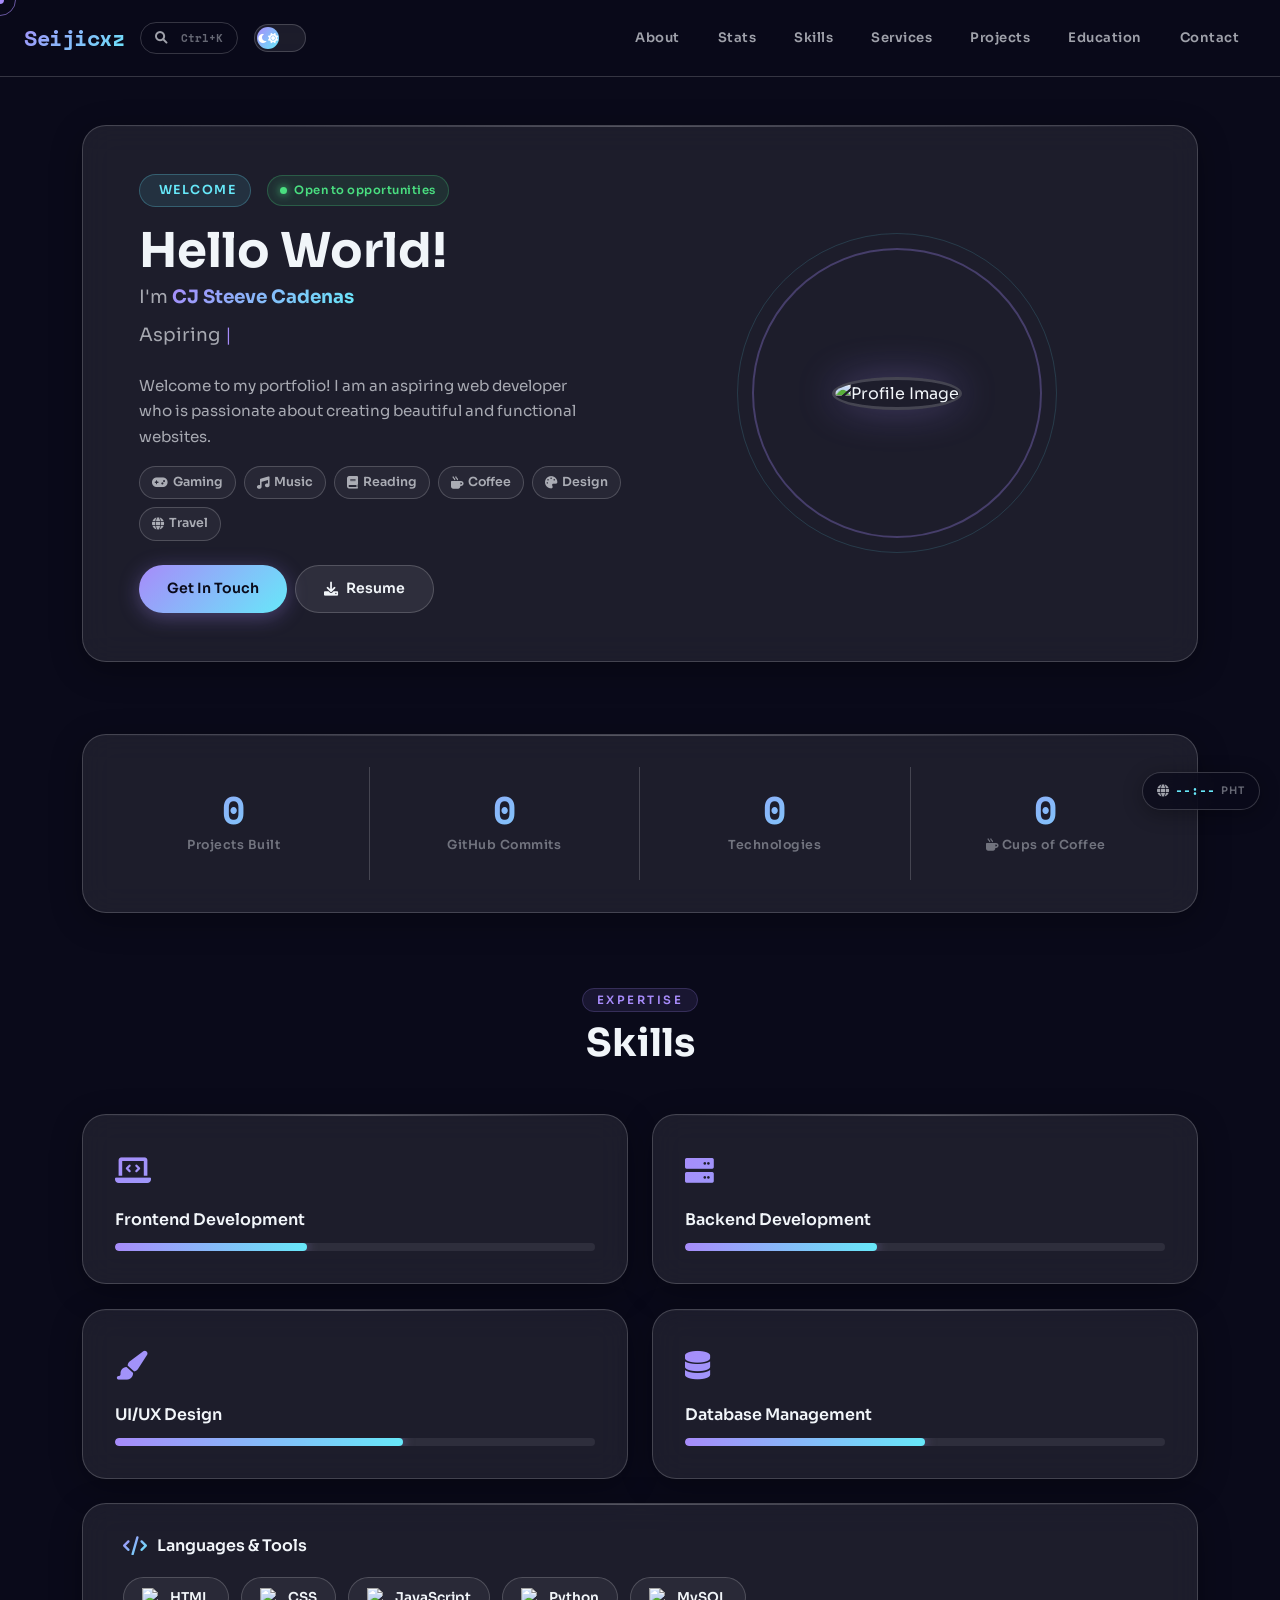
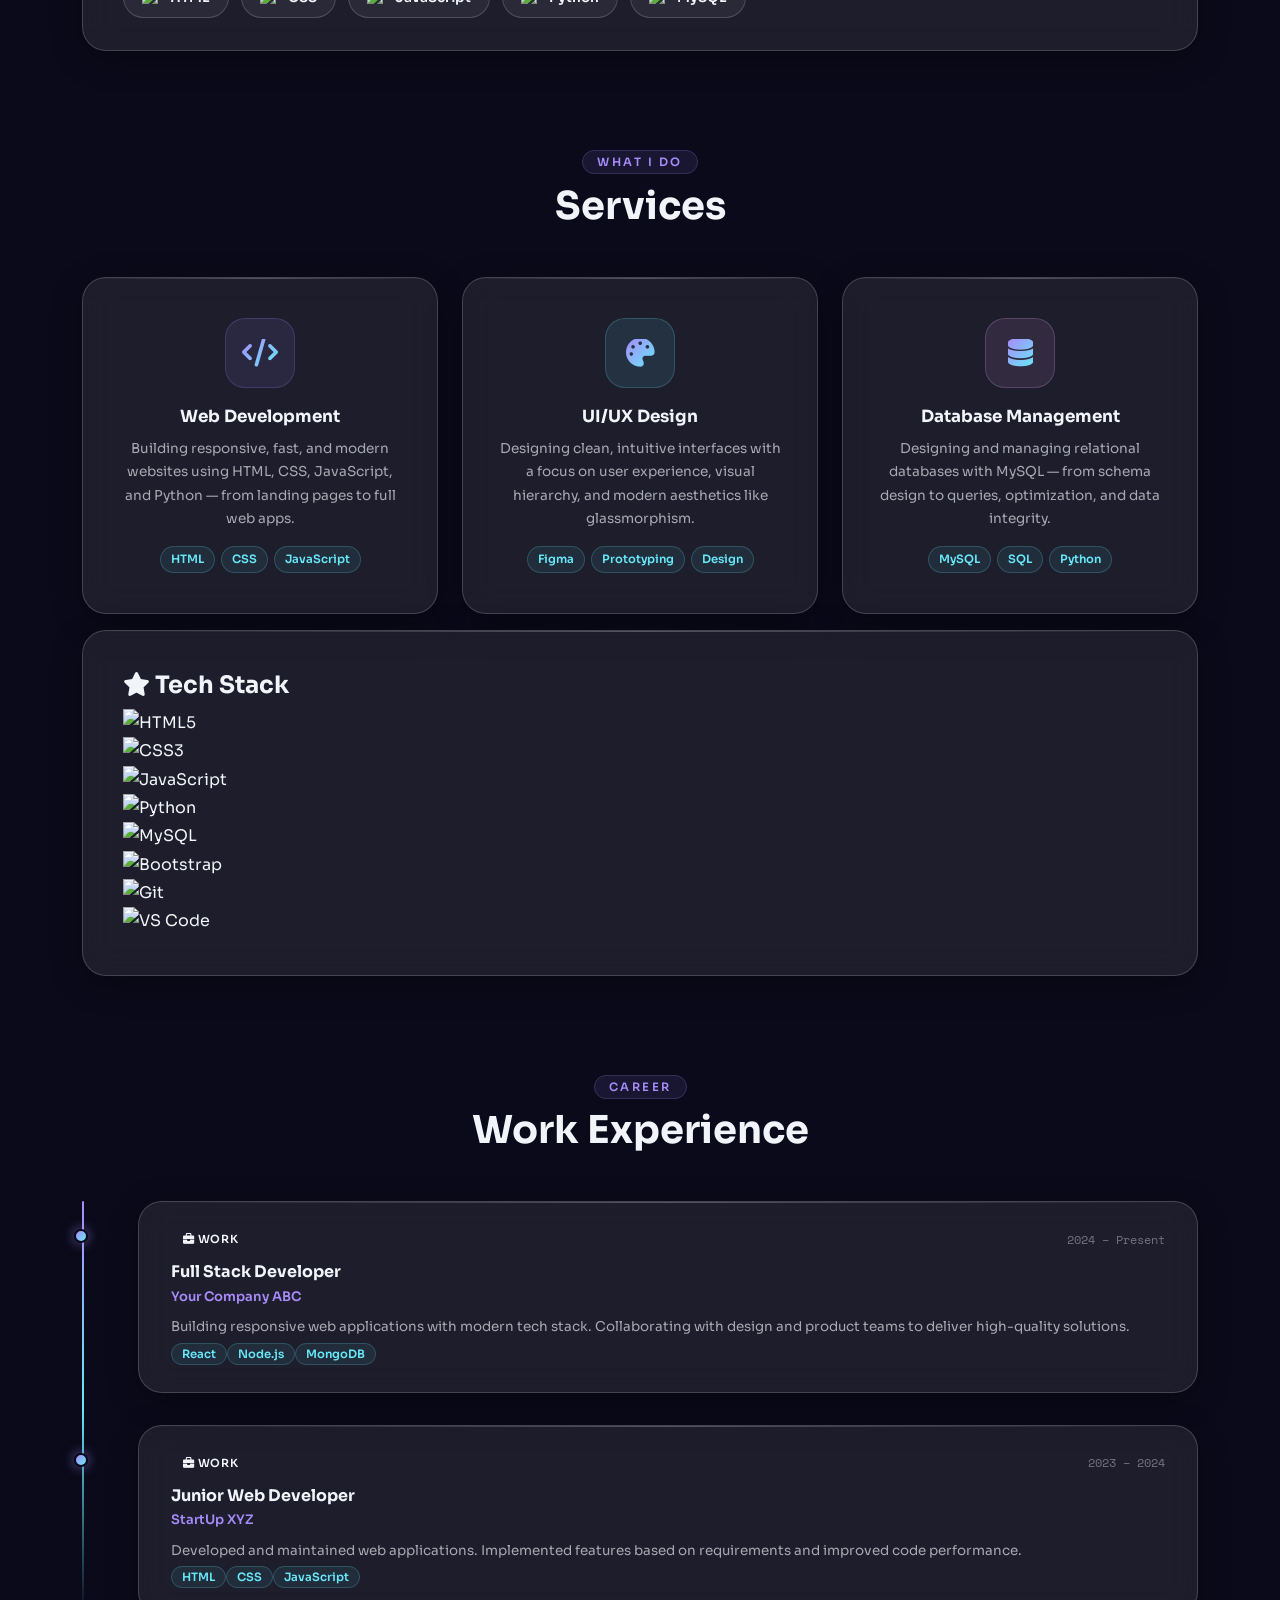
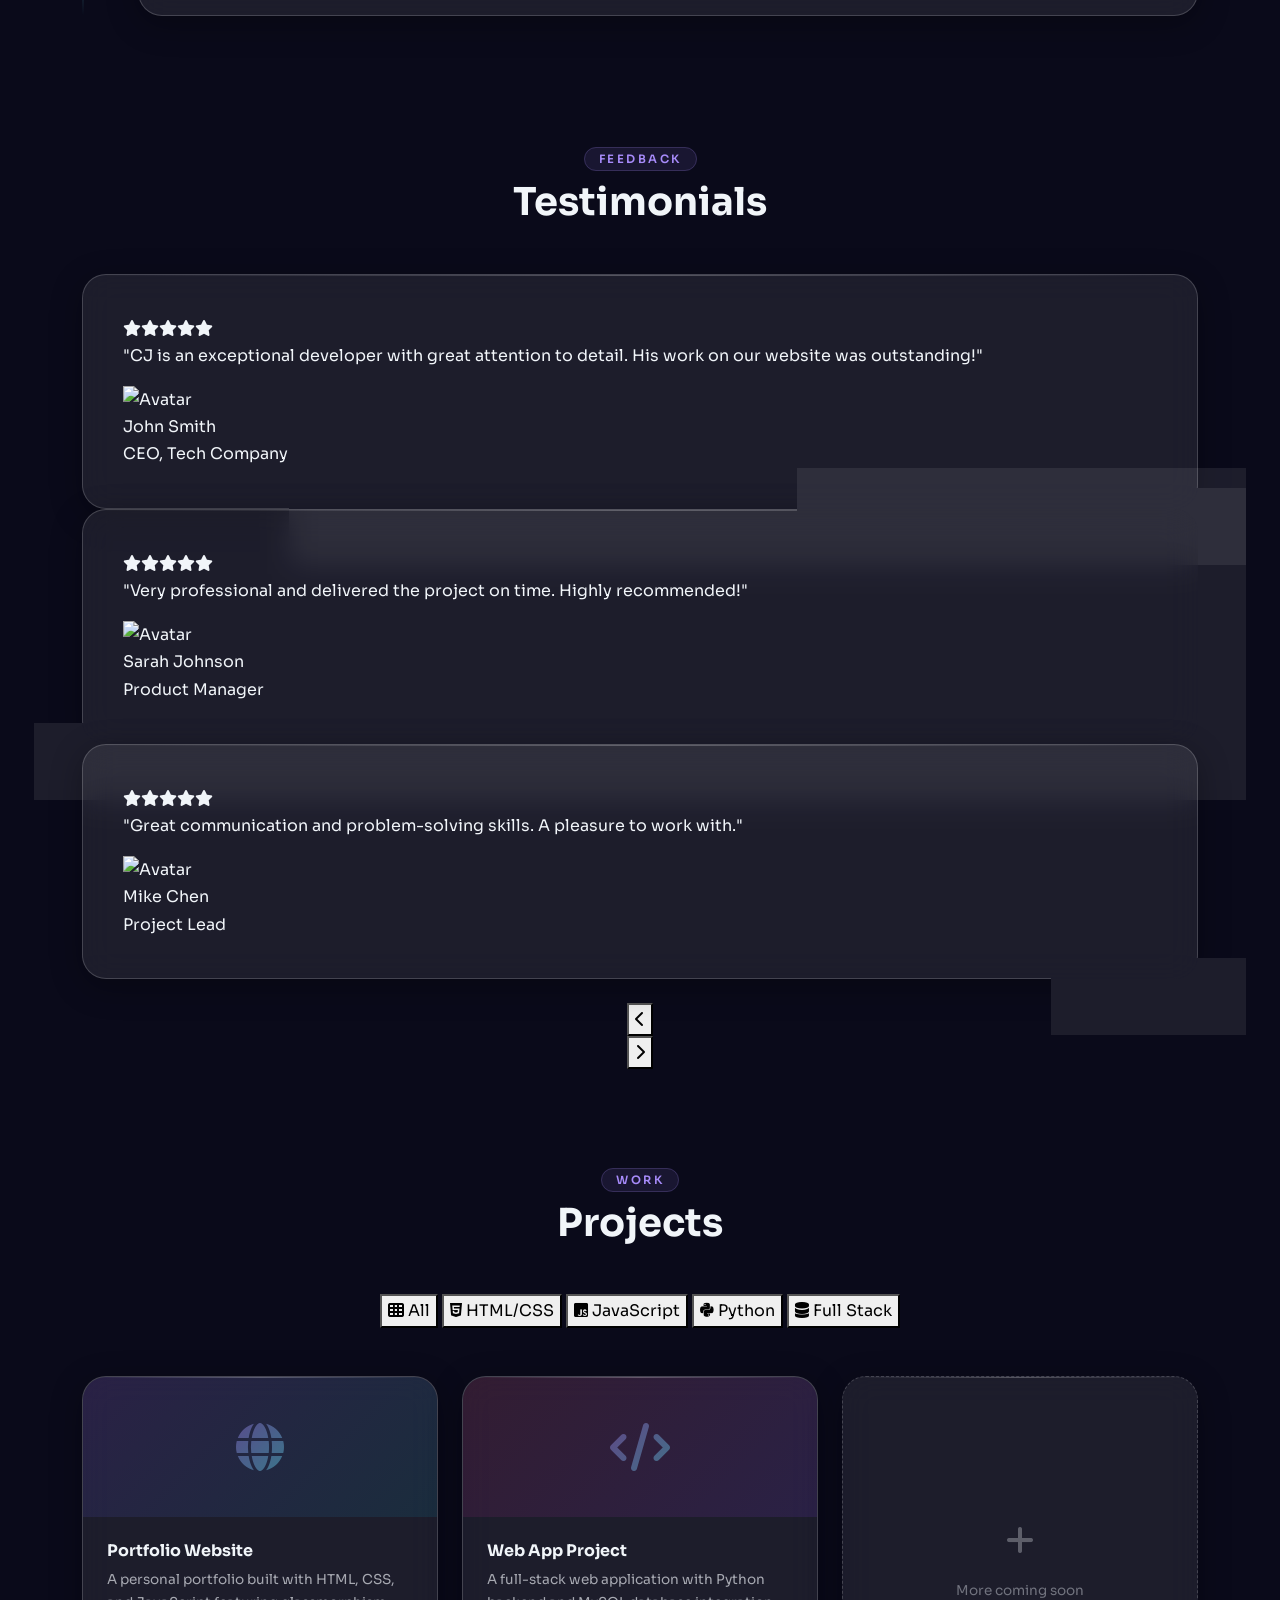
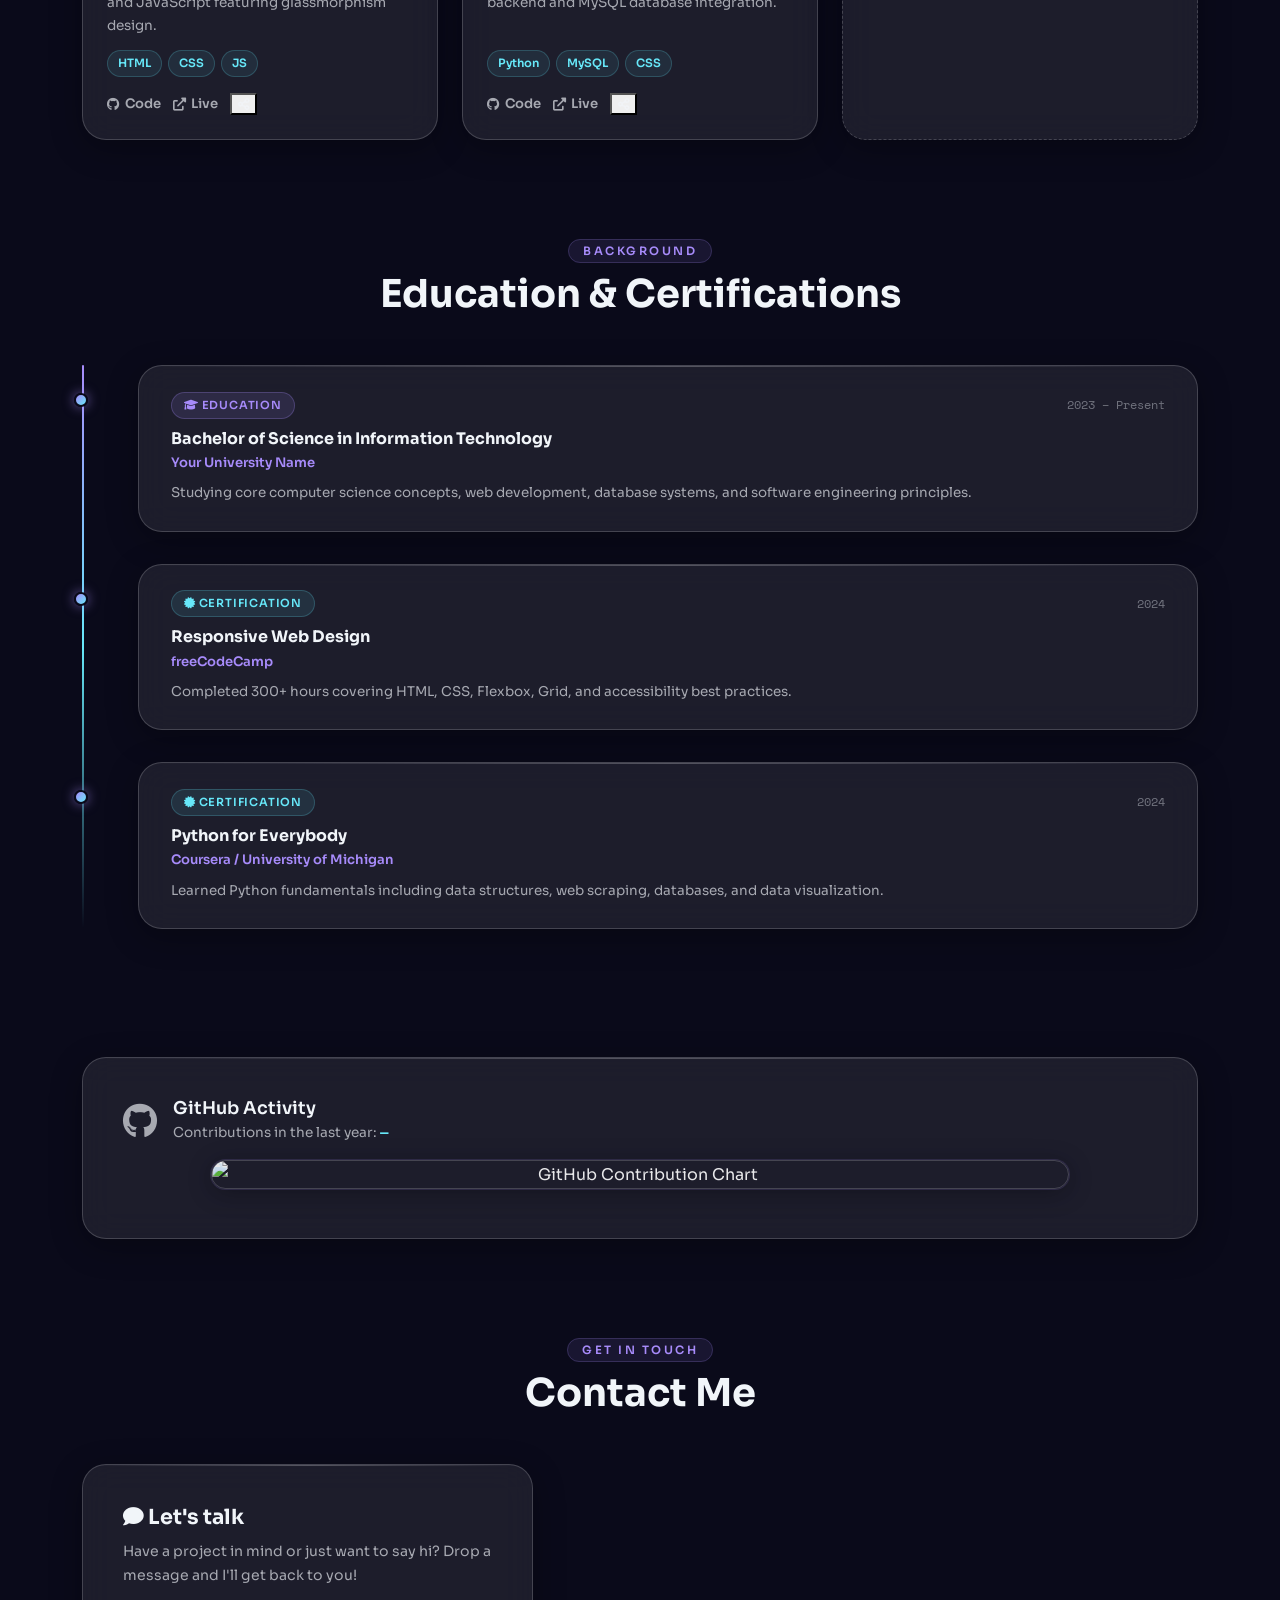
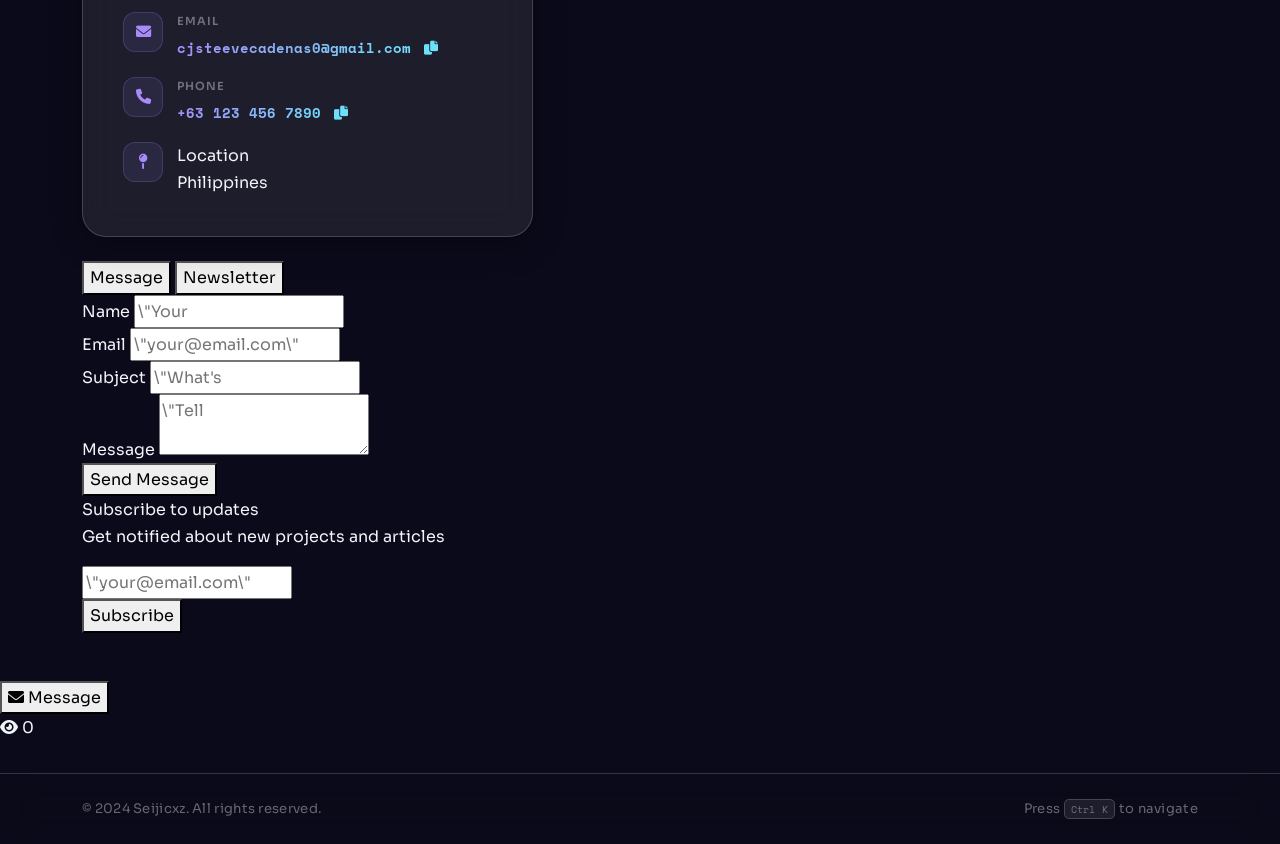
==== commit 7fd041c6: "Add comprehensive portfolio features: filtering, testimonials, experience, newsletter, & more" ====
--- a/portf-main/portf-main/index.html
+++ b/portf-main/portf-main/index.html
@@ -258,8 +258,121 @@
                             <span class="project-tag">Python</span>
                         </div>
                     </div>
-                </div>
-            </div>
+                </div>                <div class="col-12 mt-3">
+                    <div class="glass-card tech-showcase shine-card" data-aos="fade-up">
+                        <div class="shine-effect"></div>
+                        <h4 class="tech-showcase-title"><i class="fas fa-star"></i> Tech Stack</h4>
+                        <div class="tech-stack-icons">
+                            <div class="tech-stack-item" title="HTML5"><img src="https://cdn.jsdelivr.net/gh/devicons/devicon/icons/html5/html5-original.svg" alt="HTML5"></div>
+                            <div class="tech-stack-item" title="CSS3"><img src="https://cdn.jsdelivr.net/gh/devicons/devicon/icons/css3/css3-original.svg" alt="CSS3"></div>
+                            <div class="tech-stack-item" title="JavaScript"><img src="https://cdn.jsdelivr.net/gh/devicons/devicon/icons/javascript/javascript-original.svg" alt="JavaScript"></div>
+                            <div class="tech-stack-item" title="Python"><img src="https://cdn.jsdelivr.net/gh/devicons/devicon/icons/python/python-original.svg" alt="Python"></div>
+                            <div class="tech-stack-item" title="MySQL"><img src="https://cdn.jsdelivr.net/gh/devicons/devicon/icons/mysql/mysql-original.svg" alt="MySQL"></div>
+                            <div class="tech-stack-item" title="Bootstrap"><img src="https://cdn.jsdelivr.net/gh/devicons/devicon/icons/bootstrap/bootstrap-original.svg" alt="Bootstrap"></div>
+                            <div class="tech-stack-item" title="Git"><img src="https://cdn.jsdelivr.net/gh/devicons/devicon/icons/git/git-original.svg" alt="Git"></div>
+                            <div class="tech-stack-item" title="VS Code"><img src="https://cdn.jsdelivr.net/gh/devicons/devicon/icons/vscode/vscode-original.svg" alt="VS Code"></div>
+                        </div>
+                    </div>
+                </div>
+            </div>
+        </div>
+    </section>
+
+    <section id="experience" class="py-5">
+        <div class="container">
+            <div class="section-label" data-aos="fade-down"><span>Career</span></div>
+            <h2 class="section-title text-center mb-5" data-aos="fade-up">Work Experience</h2>
+            <div class="timeline">
+                <div class="timeline-item" data-aos="fade-right">
+                    <div class="timeline-dot"></div>
+                    <div class="glass-card timeline-card shine-card">
+                        <div class="shine-effect"></div>
+                        <div class="timeline-meta">
+                            <span class="timeline-badge work"><i class="fas fa-briefcase"></i> Work</span>
+                            <span class="timeline-year">2024 – Present</span>
+                        </div>
+                        <h4 class="timeline-title">Full Stack Developer</h4>
+                        <p class="timeline-sub">Your Company ABC</p>
+                        <p class="timeline-desc">Building responsive web applications with modern tech stack. Collaborating with design and product teams to deliver high-quality solutions.</p>
+                        <div class="timeline-tags"><span class="project-tag">React</span><span class="project-tag">Node.js</span><span class="project-tag">MongoDB</span></div>
+                    </div>
+                </div>
+                <div class="timeline-item" data-aos="fade-right" data-aos-delay="100">
+                    <div class="timeline-dot"></div>
+                    <div class="glass-card timeline-card shine-card">
+                        <div class="shine-effect"></div>
+                        <div class="timeline-meta">
+                            <span class="timeline-badge work"><i class="fas fa-briefcase"></i> Work</span>
+                            <span class="timeline-year">2023 – 2024</span>
+                        </div>
+                        <h4 class="timeline-title">Junior Web Developer</h4>
+                        <p class="timeline-sub">StartUp XYZ</p>
+                        <p class="timeline-desc">Developed and maintained web applications. Implemented features based on requirements and improved code performance.</p>
+                        <div class="timeline-tags"><span class="project-tag">HTML</span><span class="project-tag">CSS</span><span class="project-tag">JavaScript</span></div>
+                    </div>
+                </div>
+            </div>
+        </div>
+    </section>
+
+    <section id="testimonials" class="py-5">
+        <div class="container">
+            <div class="section-label" data-aos="fade-down"><span>Feedback</span></div>
+            <h2 class="section-title text-center mb-5" data-aos="fade-up">Testimonials</h2>
+            <div class="testimonials-carousel" data-aos="fade-up">
+                <div class="testimonial-slide active">
+                    <div class="glass-card testimonial-card shine-card">
+                        <div class="shine-effect"></div>
+                        <div class="testimonial-rating">
+                            <i class="fas fa-star"></i><i class="fas fa-star"></i><i class="fas fa-star"></i><i class="fas fa-star"></i><i class="fas fa-star"></i>
+                        </div>
+                        <p class="testimonial-text">"CJ is an exceptional developer with great attention to detail. His work on our website was outstanding!"</p>
+                        <div class="testimonial-author">
+                            <div class="author-avatar"><img src="https://i.pravatar.cc/300?img=1" alt="Avatar"></div>
+                            <div>
+                                <div class="author-name">John Smith</div>
+                                <div class="author-title">CEO, Tech Company</div>
+                            </div>
+                        </div>
+                    </div>
+                </div>
+                <div class="testimonial-slide">
+                    <div class="glass-card testimonial-card shine-card">
+                        <div class="shine-effect"></div>
+                        <div class="testimonial-rating">
+                            <i class="fas fa-star"></i><i class="fas fa-star"></i><i class="fas fa-star"></i><i class="fas fa-star"></i><i class="fas fa-star"></i>
+                        </div>
+                        <p class="testimonial-text">"Very professional and delivered the project on time. Highly recommended!"</p>
+                        <div class="testimonial-author">
+                            <div class="author-avatar"><img src="https://i.pravatar.cc/300?img=2" alt="Avatar"></div>
+                            <div>
+                                <div class="author-name">Sarah Johnson</div>
+                                <div class="author-title">Product Manager</div>
+                            </div>
+                        </div>
+                    </div>
+                </div>
+                <div class="testimonial-slide">
+                    <div class="glass-card testimonial-card shine-card">
+                        <div class="shine-effect"></div>
+                        <div class="testimonial-rating">
+                            <i class="fas fa-star"></i><i class="fas fa-star"></i><i class="fas fa-star"></i><i class="fas fa-star"></i><i class="fas fa-star"></i>
+                        </div>
+                        <p class="testimonial-text">"Great communication and problem-solving skills. A pleasure to work with."</p>
+                        <div class="testimonial-author">
+                            <div class="author-avatar"><img src="https://i.pravatar.cc/300?img=3" alt="Avatar"></div>
+                            <div>
+                                <div class="author-name">Mike Chen</div>
+                                <div class="author-title">Project Lead</div>
+                            </div>
+                        </div>
+                    </div>
+                </div>
+            </div>
+            <div class="testimonials-controls mt-4 text-center">
+                <button class="testimonial-prev" aria-label="Previous testimonial"><i class="fas fa-chevron-left"></i></button>
+                <div class="testimonial-dots"></div>
+                <button class="testimonial-next" aria-label="Next testimonial"><i class="fas fa-chevron-right"></i></button>            </div>
         </div>
     </section>
 
@@ -267,8 +380,15 @@
         <div class="container">
             <div class="section-label" data-aos="fade-down"><span>Work</span></div>
             <h2 class="section-title text-center mb-5" data-aos="fade-up">Projects</h2>
-            <div class="row g-4">
-                <div class="col-md-4" data-aos="fade-up" data-aos-delay="100">
+            <div class="project-filters mb-5 text-center" data-aos="fade-up">
+                <button class="filter-btn active" data-filter="all"><i class="fas fa-th"></i> All</button>
+                <button class="filter-btn" data-filter="html"><i class="fab fa-html5"></i> HTML/CSS</button>
+                <button class="filter-btn" data-filter="javascript"><i class="fab fa-js-square"></i> JavaScript</button>
+                <button class="filter-btn" data-filter="python"><i class="fab fa-python"></i> Python</button>
+                <button class="filter-btn" data-filter="mysql"><i class="fas fa-database"></i> Full Stack</button>
+            </div>
+            <div class="row g-4" id="projects-grid">
+                <div class="col-md-4 project-item" data-category="html" data-aos="fade-up" data-aos-delay="100">
                     <div class="glass-card project-card tilt-card shine-card">
                         <div class="shine-effect"></div>
                         <div class="project-preview" style="background:linear-gradient(135deg,#7c3aed22,#0891b222)">
@@ -279,13 +399,14 @@
                             <p class="project-desc">A personal portfolio built with HTML, CSS, and JavaScript featuring glassmorphism design.</p>
                             <div class="project-tags"><span class="project-tag">HTML</span><span class="project-tag">CSS</span><span class="project-tag">JS</span></div>
                             <div class="project-links mt-3">
-                                <a href="https://github.com/seijicxz111" class="project-link" target="_blank"><i class="fab fa-github"></i> Code</a>
-                                <a href="#" class="project-link" target="_blank"><i class="fas fa-external-link-alt"></i> Live</a>
+                                <a href="https://github.com/seijicxz111" class="project-link" target="_blank" title="View source code"><i class="fab fa-github"></i> Code</a>
+                                <a href="#" class="project-link" target="_blank" title="View live demo"><i class="fas fa-external-link-alt"></i> Live</a>
+                                <button class="project-link project-share" title="Share project"><i class="fas fa-share-alt"></i></button>
                             </div>
                         </div>
                     </div>
                 </div>
-                <div class="col-md-4" data-aos="fade-up" data-aos-delay="200">
+                <div class="col-md-4 project-item" data-category="python" data-aos="fade-up" data-aos-delay="200">
                     <div class="glass-card project-card tilt-card shine-card">
                         <div class="shine-effect"></div>
                         <div class="project-preview" style="background:linear-gradient(135deg,#be185d22,#7c3aed22)">
@@ -296,13 +417,14 @@
                             <p class="project-desc">A full-stack web application with Python backend and MySQL database integration.</p>
                             <div class="project-tags"><span class="project-tag">Python</span><span class="project-tag">MySQL</span><span class="project-tag">CSS</span></div>
                             <div class="project-links mt-3">
-                                <a href="https://github.com/seijicxz111" class="project-link" target="_blank"><i class="fab fa-github"></i> Code</a>
-                                <a href="#" class="project-link" target="_blank"><i class="fas fa-external-link-alt"></i> Live</a>
+                                <a href="https://github.com/seijicxz111" class="project-link" target="_blank" title="View source code"><i class="fab fa-github"></i> Code</a>
+                                <a href="#" class="project-link" target="_blank" title="View live demo"><i class="fas fa-external-link-alt"></i> Live</a>
+                                <button class="project-link project-share" title="Share project"><i class="fas fa-share-alt"></i></button>
                             </div>
                         </div>
                     </div>
                 </div>
-                <div class="col-md-4" data-aos="fade-up" data-aos-delay="300">
+                <div class="col-md-4 project-item" data-category="all" data-aos="fade-up" data-aos-delay="300">
                     <div class="glass-card project-card project-add tilt-card shine-card">
                         <div class="shine-effect"></div>
                         <div class="project-add-inner">
@@ -403,53 +525,87 @@
                             </div>
                         </div>
                         <div class="contact-detail mt-3">
-                            <div class="contact-detail-icon"><i class="fas fa-map-marker-alt"></i></div>
+                            <div class="contact-detail-icon"><i class="fas fa-phone"></i></div>
                             <div>
-                                <div class="contact-detail-label">Location</div>
-                                <div class="contact-detail-value"><i class="fas fa-map-pin"></i> Philippines</div>
+                                <div class="contact-detail-label">Phone</div>
+                                <button class="contact-email-btn" title="Click to copy" onclick="navigator.clipboard.writeText('+63 123 456 7890'); alert('Phone copied!')">+63 123 456 7890 <i class="fas fa-copy ms-1"></i></button>
                             </div>
                         </div>
-                        <div class="social-row mt-4">
-                            <a href="https://www.facebook.com/violeeee.07" class="social-glass" title="Facebook"><i class="fab fa-facebook-f"></i></a>
-                            <a href="#" class="social-glass" title="Twitter"><i class="fab fa-twitter"></i></a>
-                            <a href="#" class="social-glass" title="LinkedIn"><i class="fab fa-linkedin-in"></i></a>
-                            <a href="https://github.com/seijicxz111" class="social-glass" title="GitHub"><i class="fab fa-github"></i></a>
-                        </div>
-                    </div>
-                </div>
-                <div class="col-lg-7" data-aos="fade-left">
-                    <div class="glass-card contact-form-card shine-card h-100">
-                        <div class="shine-effect"></div>
-                        <form id="contact-form" action="https://formspree.io/f/your-form-id" method="POST">
-                            <div class="row g-3">
-                                <div class="col-sm-6">
-                                    <label class="form-label-glass">Name</label>
-                                    <input type="text" name="name" class="input-glass" placeholder="Your name" required>
+                        <div class="contact-detail mt-3">
+                            <div class="contact-detail-icon"><i class="fas fa-map-pin"></i></div>
+                            <div>
+                                <div class="contact-detail-label\">Location</div>
+                                <div class=\"contact-detail-value\"><i class=\"fas fa-map-pin\"></i> Philippines</div>
+                            </div>
+                        </div>
+                        <div class=\"social-row mt-4\">
+                            <a href=\"https://www.facebook.com/violeeee.07\" class=\"social-glass\" title=\"Facebook\"><i class=\"fab fa-facebook-f\"></i></a>
+                            <a href=\"#\" class=\"social-glass\" title=\"Twitter\"><i class=\"fab fa-twitter\"></i></a>
+                            <a href=\"#\" class=\"social-glass\" title=\"LinkedIn\"><i class=\"fab fa-linkedin-in\"></i></a>
+                            <a href=\"https://github.com/seijicxz111\" class=\"social-glass\" title=\"GitHub\"><i class=\"fab fa-github\"></i></a>
+                        </div>
+                    </div>
+                </div>
+                <div class=\"col-lg-7\" data-aos=\"fade-left\">
+                    <div class=\"glass-card contact-form-card shine-card h-100\">
+                        <div class=\"shine-effect\"></div>
+                        <div class=\"nav-tabs\" role=\"tablist\">
+                            <button class=\"contact-tab active\" data-tab=\"contact-form\"><i class=\"fas fa-envelope\"></i> Message</button>
+                            <button class=\"contact-tab\" data-tab=\"newsletter\"><i class=\"fas fa-bell\"></i> Newsletter</button>
+                        </div>
+                        <div id=\"contact-form-tab\" class=\"tab-content active\">
+                            <form id=\"contact-form\" action=\"https://formspree.io/f/your-form-id\" method=\"POST\">
+                                <div class=\"row g-3\">
+                                    <div class=\"col-sm-6\">
+                                        <label class=\"form-label-glass\">Name</label>
+                                        <input type=\"text\" name=\"name\" class=\"input-glass\" placeholder=\"Your name\" required>
+                                    </div>
+                                    <div class=\"col-sm-6\">
+                                        <label class=\"form-label-glass\">Email</label>
+                                        <input type=\"email\" name=\"email\" class=\"input-glass\" placeholder=\"your@email.com\" required>
+                                    </div>
+                                    <div class=\"col-12\">
+                                        <label class=\"form-label-glass\">Subject</label>
+                                        <input type=\"text\" name=\"subject\" class=\"input-glass\" placeholder=\"What's this about?\">
+                                    </div>
+                                    <div class=\"col-12\">
+                                        <label class=\"form-label-glass\">Message</label>
+                                        <textarea name=\"message\" class=\"input-glass\" rows=\"5\" placeholder=\"Tell me more…\" required></textarea>
+                                    </div>
+                                    <div class=\"col-12\">
+                                        <button type=\"submit\" class=\"btn-glass-primary w-100 justify-content-center\" id=\"send-btn\">
+                                            <i class=\"fas fa-paper-plane me-2\"></i>Send Message
+                                        </button>
+                                    </div>
                                 </div>
-                                <div class="col-sm-6">
-                                    <label class="form-label-glass">Email</label>
-                                    <input type="email" name="email" class="input-glass" placeholder="your@email.com" required>
+                            </form>
+                        </div>
+                        <div id=\"newsletter-tab\" class=\"tab-content\">
+                            <form id=\"newsletter-form\">
+                                <div class=\"mb-3\">
+                                    <label class=\"form-label-glass\">Subscribe to updates</label>
+                                    <p class=\"text-muted small mb-3\">Get notified about new projects and articles</p>
+                                    <input type=\"email\" id=\"newsletter-email\" class=\"input-glass\" placeholder=\"your@email.com\" required>
                                 </div>
-                                <div class="col-12">
-                                    <label class="form-label-glass">Subject</label>
-                                    <input type="text" name="subject" class="input-glass" placeholder="What's this about?">
-                                </div>
-                                <div class="col-12">
-                                    <label class="form-label-glass">Message</label>
-                                    <textarea name="message" class="input-glass" rows="5" placeholder="Tell me more…" required></textarea>
-                                </div>
-                                <div class="col-12">
-                                    <button type="submit" class="btn-glass-primary w-100 justify-content-center" id="send-btn">
-                                        <i class="fas fa-paper-plane me-2"></i>Send Message
-                                    </button>
-                                </div>
-                            </div>
-                        </form>
+                                <button type=\"submit\" class=\"btn-glass-primary w-100 justify-content-center\">
+                                    <i class=\"fas fa-check me-2\"></i>Subscribe
+                                </button>
+                            </form>
+                        </div>
                     </div>
                 </div>
             </div>
         </div>
     </section>
+
+    <button id="floating-chat" class="floating-chat-btn" title="Send message" aria-label="Floating chat button">
+        <i class="fas fa-envelope"></i>
+        <span class="chat-label">Message</span>
+    </button>
+
+    <div class="visitor-counter">
+        <i class="fas fa-eye"></i> <span id="visitor-count">0</span>
+    </div>
 
     <footer class="glass-footer py-4">
         <div class="container">
@@ -718,6 +874,122 @@
             document.getElementById('total-contributions').textContent = totalContributions;
         } catch(e) { console.error('Failed to fetch GitHub stats:', e); }
     })();
+
+    // Project Filtering
+    document.querySelectorAll('.filter-btn').forEach(btn => {
+        btn.addEventListener('click', () => {
+            document.querySelectorAll('.filter-btn').forEach(b => b.classList.remove('active'));
+            btn.classList.add('active');
+            const filter = btn.dataset.filter;
+            document.querySelectorAll('.project-item').forEach(item => {
+                const cat = item.dataset.category;
+                item.style.display = (filter === 'all' || cat === filter) ? '' : 'none';
+            });
+        });
+    });
+
+    // Testimonials Carousel
+    let currentSlide = 0;
+    const slides = document.querySelectorAll('.testimonial-slide');
+    const totalSlides = slides.length;
+    const dotsContainer = document.querySelector('.testimonial-dots');
+    
+    for (let i = 0; i < totalSlides; i++) {
+        const dot = document.createElement('span');
+        dot.className = `testimonial-dot ${i === 0 ? 'active' : ''}`;
+        dot.addEventListener('click', () => goToSlide(i));
+        dotsContainer.appendChild(dot);
+    }
+    
+    function showSlide(n) {
+        slides.forEach(s => s.classList.remove('active'));
+        document.querySelectorAll('.testimonial-dot').forEach(d => d.classList.remove('active'));
+        slides[n].classList.add('active');
+        document.querySelectorAll('.testimonial-dot')[n].classList.add('active');
+    }
+    
+    function goToSlide(n) {
+        currentSlide = n;
+        showSlide(currentSlide);
+    }
+    
+    function nextSlide() {
+        currentSlide = (currentSlide + 1) % totalSlides;
+        showSlide(currentSlide);
+    }
+    
+    function prevSlide() {
+        currentSlide = (currentSlide - 1 + totalSlides) % totalSlides;
+        showSlide(currentSlide);
+    }
+    
+    document.querySelector('.testimonial-next').addEventListener('click', nextSlide);
+    document.querySelector('.testimonial-prev').addEventListener('click', prevSlide);
+    setInterval(nextSlide, 8000);
+
+    // Project Share Buttons
+    document.querySelectorAll('.project-share').forEach(btn => {
+        btn.addEventListener('click', e => {
+            e.preventDefault();
+            const projectCard = btn.closest('.project-card');
+            const title = projectCard.querySelector('.project-title').textContent;
+            const shareText = `Check out this project: ${title}\n${window.location.href}`;
+            if (navigator.share) {
+                navigator.share({ title, text: shareText, url: window.location.href });
+            } else {
+                navigator.clipboard.writeText(shareText);
+                alert('Project link copied!');
+            }
+        });
+    });
+
+    // Floating Chat Button
+    document.getElementById('floating-chat').addEventListener('click', () => {
+        document.getElementById('contact-form-tab').click();
+        const contactSection = document.getElementById('contact');
+        contactSection.scrollIntoView({ behavior: 'smooth' });
+    });
+
+    // Newsletter Subscription
+    document.getElementById('newsletter-form').addEventListener('submit', async e => {
+        e.preventDefault();
+        const email = document.getElementById('newsletter-email').value;
+        toast.textContent = '✓ Subscribed! Check your email for details.';
+        toast.classList.add('toast-show');
+        setTimeout(() => toast.classList.remove('toast-show'), 3000);
+        e.target.reset();
+    });
+
+    // Contact Form Tabs
+    document.querySelectorAll('.contact-tab').forEach(tab => {
+        tab.addEventListener('click', () => {
+            const tabName = tab.dataset.tab;
+            document.querySelectorAll('.contact-tab').forEach(t => t.classList.remove('active'));
+            document.querySelectorAll('.tab-content').forEach(c => c.classList.remove('active'));
+            tab.classList.add('active');
+            document.getElementById(tabName).classList.add('active');
+        });
+    });
+
+    // Visitor Counter (using localStorage)
+    let visitors = parseInt(localStorage.getItem('portfolio-visitors')) || 0;
+    visitors++;
+    localStorage.setItem('portfolio-visitors', visitors);
+    document.getElementById('visitor-count').textContent = visitors;
+
+    // Copy Phone
+    document.querySelectorAll('.contact-email-btn').forEach(btn => {
+        if (btn !== document.getElementById('copy-email-btn')) {
+            btn.addEventListener('click', () => {
+                const text = btn.textContent.split(' ')[0];
+                navigator.clipboard.writeText(text).catch(()=>{});
+                toast.textContent = '✓ Copied!';
+                toast.classList.add('toast-show');
+                setTimeout(() => toast.classList.remove('toast-show'), 2000);
+            });
+        }
+    });
+
     </script>
 </body>
 </html>
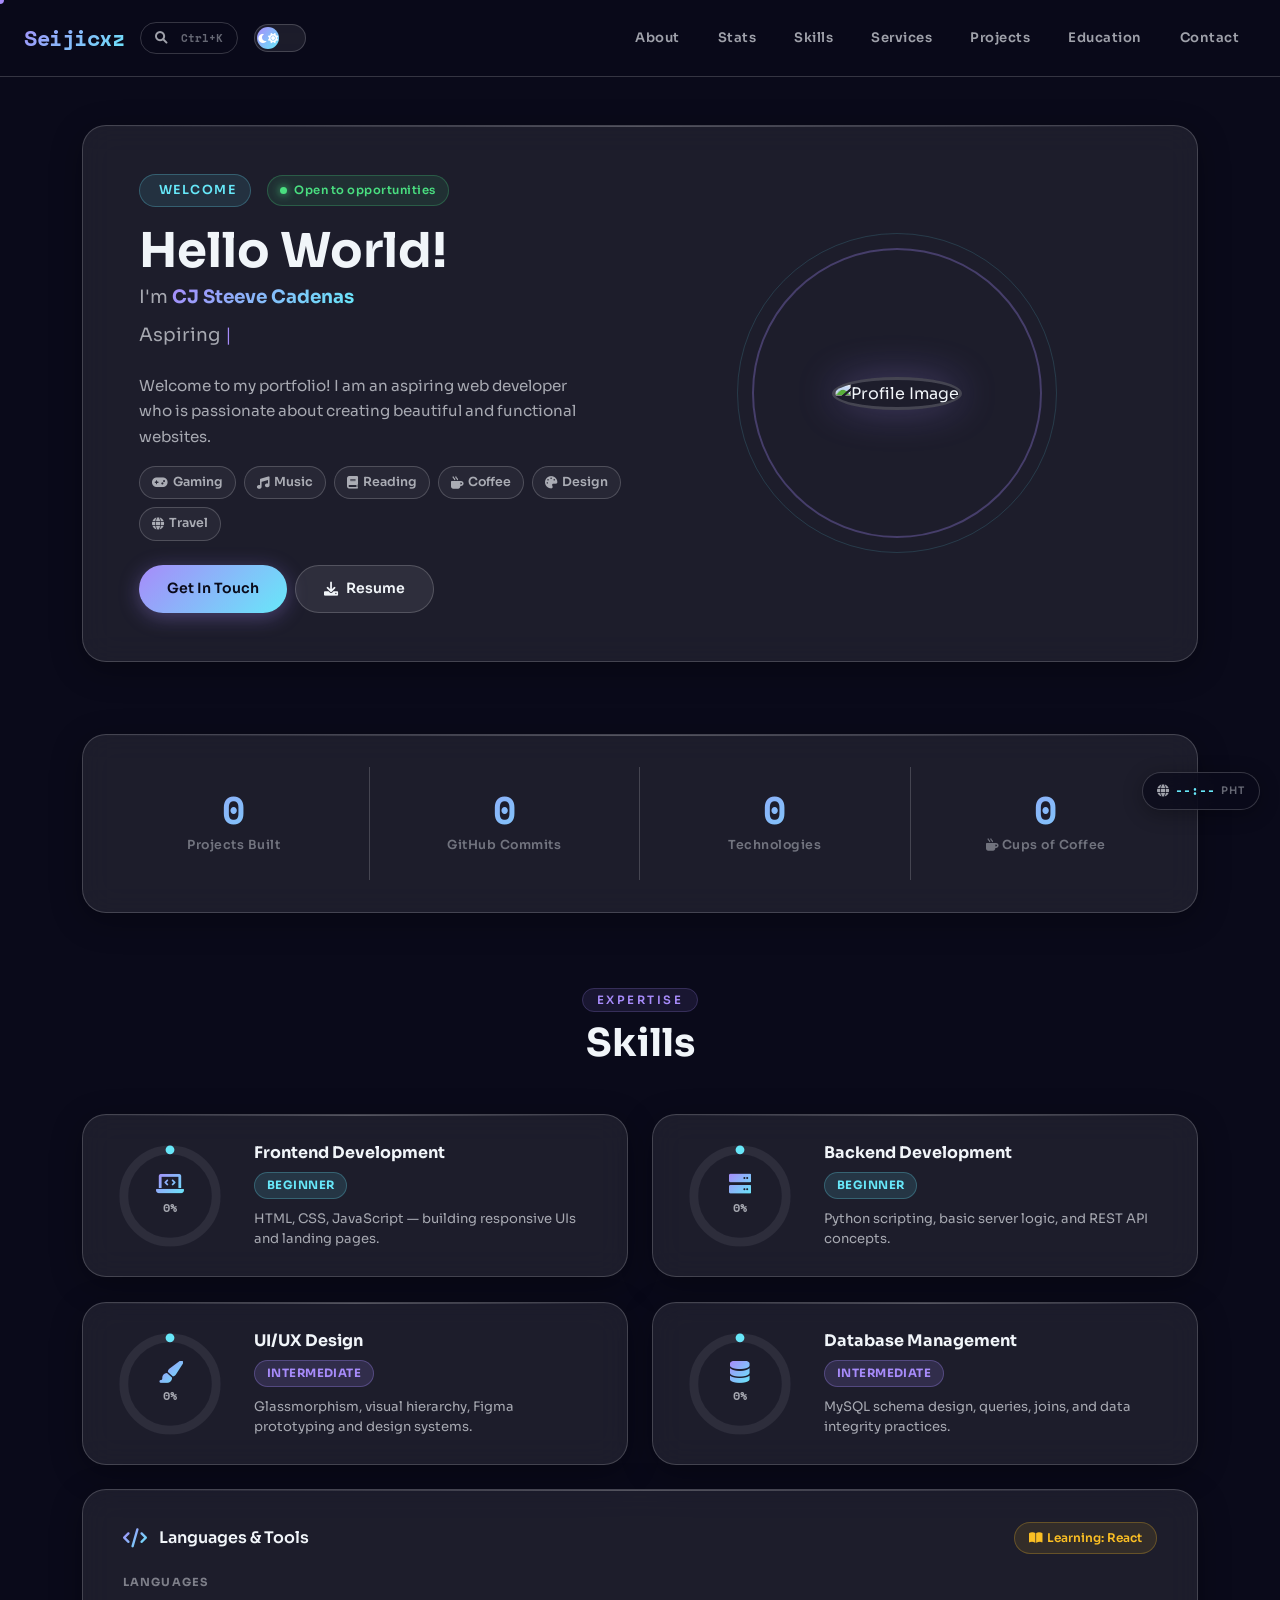
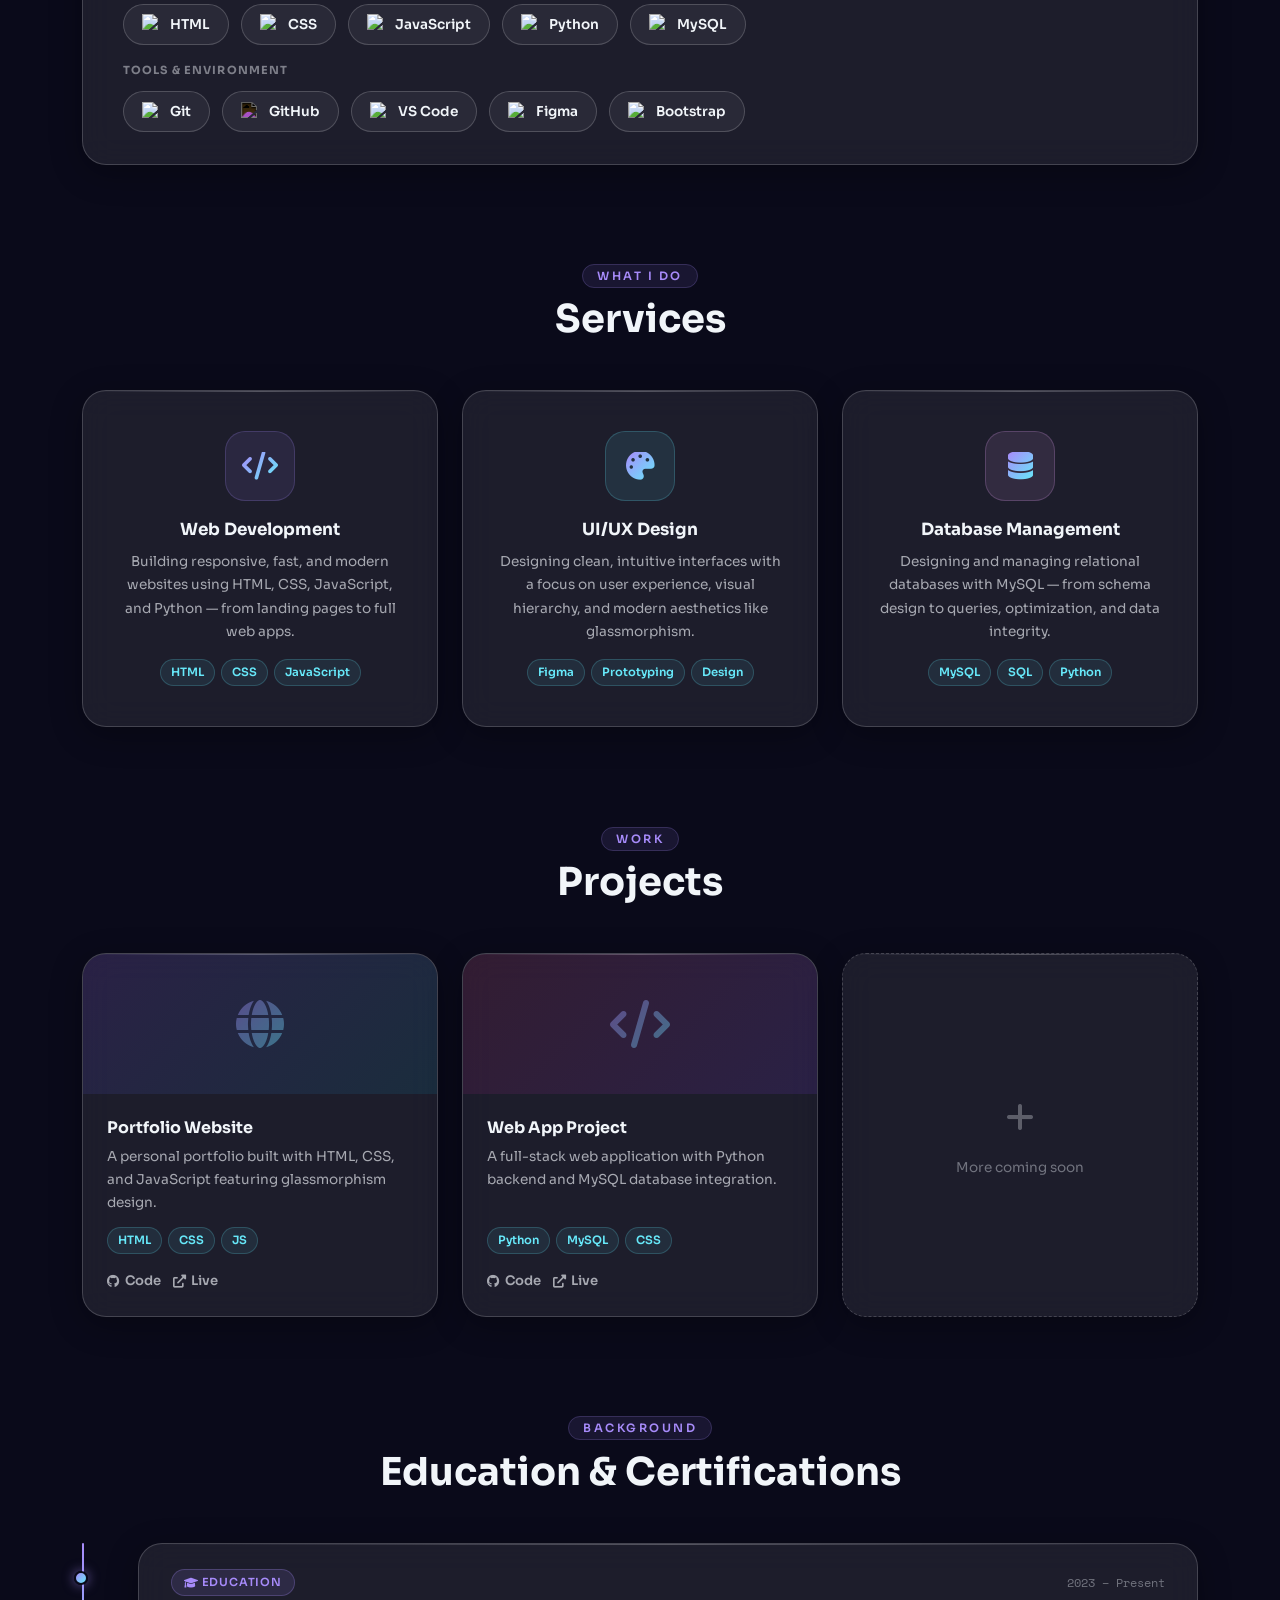
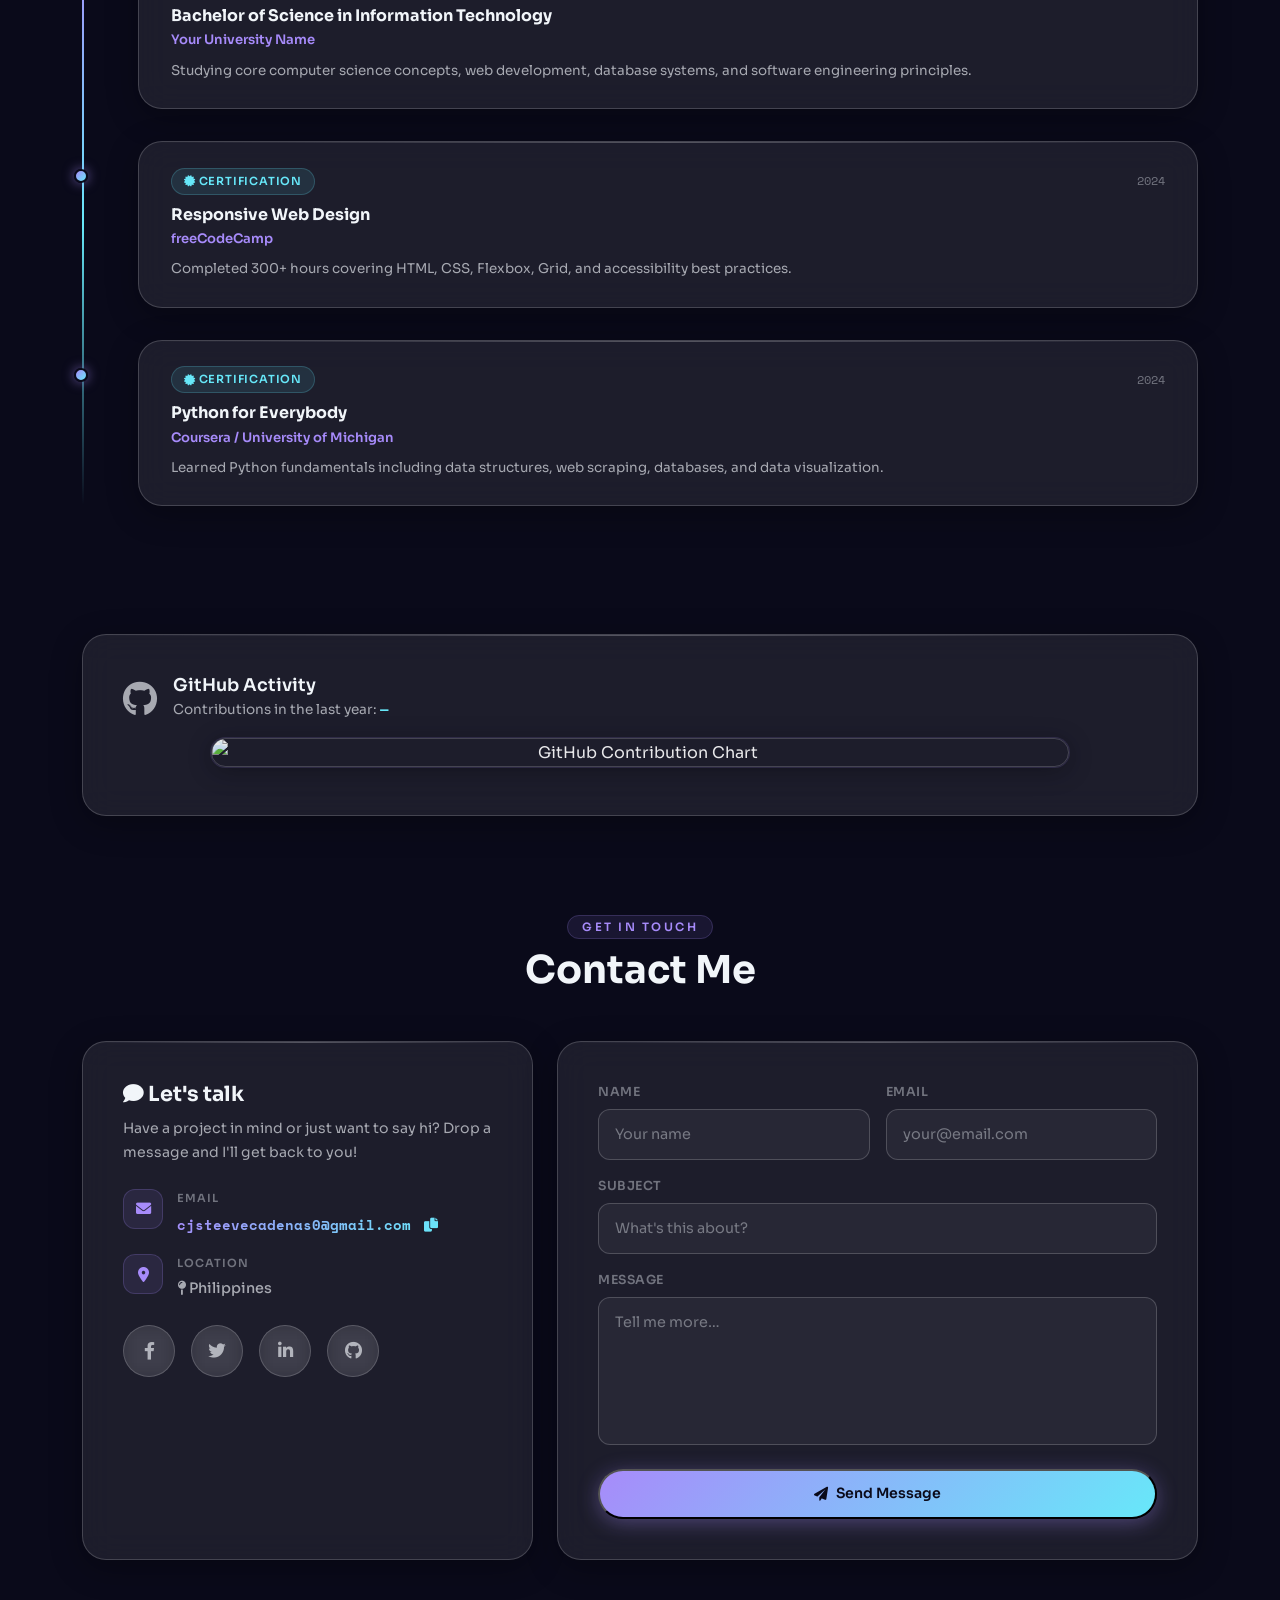
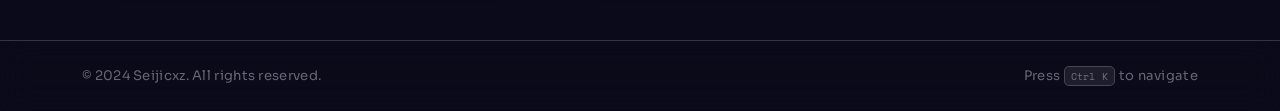
==== commit 8e37a55a: "sdfdf" ====
--- a/portf-main/portf-main/index.html
+++ b/portf-main/portf-main/index.html
@@ -13,6 +13,14 @@
 </head>
 <body>
 
+    <svg width="0" height="0" style="position:absolute">
+  <defs>
+    <linearGradient id="skillGrad" x1="0%" y1="0%" x2="100%" y2="0%">
+      <stop offset="0%" style="stop-color:#a78bfa"/>
+      <stop offset="100%" style="stop-color:#67e8f9"/>
+    </linearGradient>
+  </defs>
+</svg>
     <div id="preloader">
         <div class="preloader-inner">
             <div class="preloader-logo">Seijicxz</div>
@@ -47,8 +55,8 @@
     </div>
     <div id="scroll-progress"></div>
     <div id="cursor-dot"></div>
-    <div id="cursor-ring"></div>
-    <canvas id="cursor-trail"></canvas>
+    <div id="cursor-ring" style="display:none"></div>
+    <canvas id="cursor-trail" style="display:none"></canvas>
     <canvas id="particles-canvas"></canvas>
     <canvas id="aurora-canvas"></canvas>
     <header>
@@ -158,52 +166,124 @@
         <div class="container">
             <div class="section-label" data-aos="fade-down"><span>Expertise</span></div>
             <h2 class="section-title text-center mb-5" data-aos="fade-up">Skills</h2>
+
+            <!-- Radial Skill Cards -->
             <div class="row g-4 mb-4">
                 <div class="col-md-6" data-aos="fade-right" data-aos-delay="100">
-                    <div class="glass-card skill-card tilt-card shine-card">
-                        <div class="shine-effect"></div>
-                        <div class="skill-icon"><i class="fas fa-laptop-code"></i></div>
-                        <h3 class="skill-title">Frontend Development</h3>
-                        <div class="skill-bar-wrapper"><div class="skill-bar-track"><div class="skill-bar-fill" style="--target-width:40%"></div></div></div>
+                    <div class="glass-card skill-card-v2 tilt-card shine-card">
+                        <div class="shine-effect"></div>
+                        <div class="skill-v2-inner">
+                            <div class="radial-wrap">
+                                <svg class="radial-svg" viewBox="0 0 100 100">
+                                    <circle class="radial-bg" cx="50" cy="50" r="42"/>
+                                    <circle class="radial-fill" cx="50" cy="50" r="42" data-pct="40" stroke-dasharray="0 264"/>
+                                </svg>
+                                <div class="radial-center">
+                                    <i class="fas fa-laptop-code radial-icon"></i>
+                                    <span class="radial-pct">0%</span>
+                                </div>
+                            </div>
+                            <div class="skill-v2-info">
+                                <h3 class="skill-v2-title">Frontend Development</h3>
+                                <span class="skill-level-badge level-beginner">Beginner</span>
+                                <p class="skill-v2-desc">HTML, CSS, JavaScript — building responsive UIs and landing pages.</p>
+                            </div>
+                        </div>
                     </div>
                 </div>
                 <div class="col-md-6" data-aos="fade-left" data-aos-delay="150">
-                    <div class="glass-card skill-card tilt-card shine-card">
-                        <div class="shine-effect"></div>
-                        <div class="skill-icon"><i class="fas fa-server"></i></div>
-                        <h3 class="skill-title">Backend Development</h3>
-                        <div class="skill-bar-wrapper"><div class="skill-bar-track"><div class="skill-bar-fill" style="--target-width:40%"></div></div></div>
+                    <div class="glass-card skill-card-v2 tilt-card shine-card">
+                        <div class="shine-effect"></div>
+                        <div class="skill-v2-inner">
+                            <div class="radial-wrap">
+                                <svg class="radial-svg" viewBox="0 0 100 100">
+                                    <circle class="radial-bg" cx="50" cy="50" r="42"/>
+                                    <circle class="radial-fill" cx="50" cy="50" r="42" data-pct="35" stroke-dasharray="0 264"/>
+                                </svg>
+                                <div class="radial-center">
+                                    <i class="fas fa-server radial-icon"></i>
+                                    <span class="radial-pct">0%</span>
+                                </div>
+                            </div>
+                            <div class="skill-v2-info">
+                                <h3 class="skill-v2-title">Backend Development</h3>
+                                <span class="skill-level-badge level-beginner">Beginner</span>
+                                <p class="skill-v2-desc">Python scripting, basic server logic, and REST API concepts.</p>
+                            </div>
+                        </div>
                     </div>
                 </div>
                 <div class="col-md-6" data-aos="fade-right" data-aos-delay="200">
-                    <div class="glass-card skill-card tilt-card shine-card">
-                        <div class="shine-effect"></div>
-                        <div class="skill-icon"><i class="fas fa-paint-brush"></i></div>
-                        <h3 class="skill-title">UI/UX Design</h3>
-                        <div class="skill-bar-wrapper"><div class="skill-bar-track"><div class="skill-bar-fill" style="--target-width:60%"></div></div></div>
+                    <div class="glass-card skill-card-v2 tilt-card shine-card">
+                        <div class="shine-effect"></div>
+                        <div class="skill-v2-inner">
+                            <div class="radial-wrap">
+                                <svg class="radial-svg" viewBox="0 0 100 100">
+                                    <circle class="radial-bg" cx="50" cy="50" r="42"/>
+                                    <circle class="radial-fill" cx="50" cy="50" r="42" data-pct="60" stroke-dasharray="0 264"/>
+                                </svg>
+                                <div class="radial-center">
+                                    <i class="fas fa-paint-brush radial-icon"></i>
+                                    <span class="radial-pct">0%</span>
+                                </div>
+                            </div>
+                            <div class="skill-v2-info">
+                                <h3 class="skill-v2-title">UI/UX Design</h3>
+                                <span class="skill-level-badge level-intermediate">Intermediate</span>
+                                <p class="skill-v2-desc">Glassmorphism, visual hierarchy, Figma prototyping and design systems.</p>
+                            </div>
+                        </div>
                     </div>
                 </div>
                 <div class="col-md-6" data-aos="fade-left" data-aos-delay="250">
-                    <div class="glass-card skill-card tilt-card shine-card">
-                        <div class="shine-effect"></div>
-                        <div class="skill-icon"><i class="fas fa-database"></i></div>
-                        <h3 class="skill-title">Database Management</h3>
-                        <div class="skill-bar-wrapper"><div class="skill-bar-track"><div class="skill-bar-fill" style="--target-width:50%"></div></div></div>
-                    </div>
-                </div>
-            </div>
+                    <div class="glass-card skill-card-v2 tilt-card shine-card">
+                        <div class="shine-effect"></div>
+                        <div class="skill-v2-inner">
+                            <div class="radial-wrap">
+                                <svg class="radial-svg" viewBox="0 0 100 100">
+                                    <circle class="radial-bg" cx="50" cy="50" r="42"/>
+                                    <circle class="radial-fill" cx="50" cy="50" r="42" data-pct="50" stroke-dasharray="0 264"/>
+                                </svg>
+                                <div class="radial-center">
+                                    <i class="fas fa-database radial-icon"></i>
+                                    <span class="radial-pct">0%</span>
+                                </div>
+                            </div>
+                            <div class="skill-v2-info">
+                                <h3 class="skill-v2-title">Database Management</h3>
+                                <span class="skill-level-badge level-intermediate">Intermediate</span>
+                                <p class="skill-v2-desc">MySQL schema design, queries, joins, and data integrity practices.</p>
+                            </div>
+                        </div>
+                    </div>
+                </div>
+            </div>
+
+            <!-- Languages & Tools — split rows -->
             <div class="glass-card tools-card shine-card" data-aos="fade-up" data-aos-delay="300">
                 <div class="shine-effect"></div>
                 <div class="tools-header">
                     <i class="fas fa-code tools-header-icon"></i>
                     <h3 class="tools-title">Languages &amp; Tools</h3>
-                </div>
-                <div class="tools-badges">
+                    <span class="skill-learning-badge"><i class="fas fa-book-open me-1"></i>Learning: React</span>
+                </div>
+
+                <div class="tools-row-label">Languages</div>
+                <div class="tools-badges mb-3">
                     <span class="tool-badge"><img src="https://cdn.jsdelivr.net/gh/devicons/devicon/icons/html5/html5-original.svg" alt="HTML5" class="tool-icon"> HTML</span>
                     <span class="tool-badge"><img src="https://cdn.jsdelivr.net/gh/devicons/devicon/icons/css3/css3-original.svg" alt="CSS3" class="tool-icon"> CSS</span>
                     <span class="tool-badge"><img src="https://cdn.jsdelivr.net/gh/devicons/devicon/icons/javascript/javascript-original.svg" alt="JS" class="tool-icon"> JavaScript</span>
                     <span class="tool-badge"><img src="https://cdn.jsdelivr.net/gh/devicons/devicon/icons/python/python-original.svg" alt="Python" class="tool-icon"> Python</span>
                     <span class="tool-badge"><img src="https://cdn.jsdelivr.net/gh/devicons/devicon/icons/mysql/mysql-original.svg" alt="MySQL" class="tool-icon"> MySQL</span>
+                </div>
+
+                <div class="tools-row-label">Tools &amp; Environment</div>
+                <div class="tools-badges">
+                    <span class="tool-badge"><img src="https://cdn.jsdelivr.net/gh/devicons/devicon/icons/git/git-original.svg" alt="Git" class="tool-icon"> Git</span>
+                    <span class="tool-badge"><img src="https://cdn.jsdelivr.net/gh/devicons/devicon/icons/github/github-original.svg" alt="GitHub" class="tool-icon" style="filter:invert(1)"> GitHub</span>
+                    <span class="tool-badge"><img src="https://cdn.jsdelivr.net/gh/devicons/devicon/icons/vscode/vscode-original.svg" alt="VS Code" class="tool-icon"> VS Code</span>
+                    <span class="tool-badge"><img src="https://cdn.jsdelivr.net/gh/devicons/devicon/icons/figma/figma-original.svg" alt="Figma" class="tool-icon"> Figma</span>
+                    <span class="tool-badge"><img src="https://cdn.jsdelivr.net/gh/devicons/devicon/icons/bootstrap/bootstrap-original.svg" alt="Bootstrap" class="tool-icon"> Bootstrap</span>
                 </div>
             </div>
         </div>
@@ -258,121 +338,8 @@
                             <span class="project-tag">Python</span>
                         </div>
                     </div>
-                </div>                <div class="col-12 mt-3">
-                    <div class="glass-card tech-showcase shine-card" data-aos="fade-up">
-                        <div class="shine-effect"></div>
-                        <h4 class="tech-showcase-title"><i class="fas fa-star"></i> Tech Stack</h4>
-                        <div class="tech-stack-icons">
-                            <div class="tech-stack-item" title="HTML5"><img src="https://cdn.jsdelivr.net/gh/devicons/devicon/icons/html5/html5-original.svg" alt="HTML5"></div>
-                            <div class="tech-stack-item" title="CSS3"><img src="https://cdn.jsdelivr.net/gh/devicons/devicon/icons/css3/css3-original.svg" alt="CSS3"></div>
-                            <div class="tech-stack-item" title="JavaScript"><img src="https://cdn.jsdelivr.net/gh/devicons/devicon/icons/javascript/javascript-original.svg" alt="JavaScript"></div>
-                            <div class="tech-stack-item" title="Python"><img src="https://cdn.jsdelivr.net/gh/devicons/devicon/icons/python/python-original.svg" alt="Python"></div>
-                            <div class="tech-stack-item" title="MySQL"><img src="https://cdn.jsdelivr.net/gh/devicons/devicon/icons/mysql/mysql-original.svg" alt="MySQL"></div>
-                            <div class="tech-stack-item" title="Bootstrap"><img src="https://cdn.jsdelivr.net/gh/devicons/devicon/icons/bootstrap/bootstrap-original.svg" alt="Bootstrap"></div>
-                            <div class="tech-stack-item" title="Git"><img src="https://cdn.jsdelivr.net/gh/devicons/devicon/icons/git/git-original.svg" alt="Git"></div>
-                            <div class="tech-stack-item" title="VS Code"><img src="https://cdn.jsdelivr.net/gh/devicons/devicon/icons/vscode/vscode-original.svg" alt="VS Code"></div>
-                        </div>
-                    </div>
-                </div>
-            </div>
-        </div>
-    </section>
-
-    <section id="experience" class="py-5">
-        <div class="container">
-            <div class="section-label" data-aos="fade-down"><span>Career</span></div>
-            <h2 class="section-title text-center mb-5" data-aos="fade-up">Work Experience</h2>
-            <div class="timeline">
-                <div class="timeline-item" data-aos="fade-right">
-                    <div class="timeline-dot"></div>
-                    <div class="glass-card timeline-card shine-card">
-                        <div class="shine-effect"></div>
-                        <div class="timeline-meta">
-                            <span class="timeline-badge work"><i class="fas fa-briefcase"></i> Work</span>
-                            <span class="timeline-year">2024 – Present</span>
-                        </div>
-                        <h4 class="timeline-title">Full Stack Developer</h4>
-                        <p class="timeline-sub">Your Company ABC</p>
-                        <p class="timeline-desc">Building responsive web applications with modern tech stack. Collaborating with design and product teams to deliver high-quality solutions.</p>
-                        <div class="timeline-tags"><span class="project-tag">React</span><span class="project-tag">Node.js</span><span class="project-tag">MongoDB</span></div>
-                    </div>
-                </div>
-                <div class="timeline-item" data-aos="fade-right" data-aos-delay="100">
-                    <div class="timeline-dot"></div>
-                    <div class="glass-card timeline-card shine-card">
-                        <div class="shine-effect"></div>
-                        <div class="timeline-meta">
-                            <span class="timeline-badge work"><i class="fas fa-briefcase"></i> Work</span>
-                            <span class="timeline-year">2023 – 2024</span>
-                        </div>
-                        <h4 class="timeline-title">Junior Web Developer</h4>
-                        <p class="timeline-sub">StartUp XYZ</p>
-                        <p class="timeline-desc">Developed and maintained web applications. Implemented features based on requirements and improved code performance.</p>
-                        <div class="timeline-tags"><span class="project-tag">HTML</span><span class="project-tag">CSS</span><span class="project-tag">JavaScript</span></div>
-                    </div>
-                </div>
-            </div>
-        </div>
-    </section>
-
-    <section id="testimonials" class="py-5">
-        <div class="container">
-            <div class="section-label" data-aos="fade-down"><span>Feedback</span></div>
-            <h2 class="section-title text-center mb-5" data-aos="fade-up">Testimonials</h2>
-            <div class="testimonials-carousel" data-aos="fade-up">
-                <div class="testimonial-slide active">
-                    <div class="glass-card testimonial-card shine-card">
-                        <div class="shine-effect"></div>
-                        <div class="testimonial-rating">
-                            <i class="fas fa-star"></i><i class="fas fa-star"></i><i class="fas fa-star"></i><i class="fas fa-star"></i><i class="fas fa-star"></i>
-                        </div>
-                        <p class="testimonial-text">"CJ is an exceptional developer with great attention to detail. His work on our website was outstanding!"</p>
-                        <div class="testimonial-author">
-                            <div class="author-avatar"><img src="https://i.pravatar.cc/300?img=1" alt="Avatar"></div>
-                            <div>
-                                <div class="author-name">John Smith</div>
-                                <div class="author-title">CEO, Tech Company</div>
-                            </div>
-                        </div>
-                    </div>
-                </div>
-                <div class="testimonial-slide">
-                    <div class="glass-card testimonial-card shine-card">
-                        <div class="shine-effect"></div>
-                        <div class="testimonial-rating">
-                            <i class="fas fa-star"></i><i class="fas fa-star"></i><i class="fas fa-star"></i><i class="fas fa-star"></i><i class="fas fa-star"></i>
-                        </div>
-                        <p class="testimonial-text">"Very professional and delivered the project on time. Highly recommended!"</p>
-                        <div class="testimonial-author">
-                            <div class="author-avatar"><img src="https://i.pravatar.cc/300?img=2" alt="Avatar"></div>
-                            <div>
-                                <div class="author-name">Sarah Johnson</div>
-                                <div class="author-title">Product Manager</div>
-                            </div>
-                        </div>
-                    </div>
-                </div>
-                <div class="testimonial-slide">
-                    <div class="glass-card testimonial-card shine-card">
-                        <div class="shine-effect"></div>
-                        <div class="testimonial-rating">
-                            <i class="fas fa-star"></i><i class="fas fa-star"></i><i class="fas fa-star"></i><i class="fas fa-star"></i><i class="fas fa-star"></i>
-                        </div>
-                        <p class="testimonial-text">"Great communication and problem-solving skills. A pleasure to work with."</p>
-                        <div class="testimonial-author">
-                            <div class="author-avatar"><img src="https://i.pravatar.cc/300?img=3" alt="Avatar"></div>
-                            <div>
-                                <div class="author-name">Mike Chen</div>
-                                <div class="author-title">Project Lead</div>
-                            </div>
-                        </div>
-                    </div>
-                </div>
-            </div>
-            <div class="testimonials-controls mt-4 text-center">
-                <button class="testimonial-prev" aria-label="Previous testimonial"><i class="fas fa-chevron-left"></i></button>
-                <div class="testimonial-dots"></div>
-                <button class="testimonial-next" aria-label="Next testimonial"><i class="fas fa-chevron-right"></i></button>            </div>
+                </div>
+            </div>
         </div>
     </section>
 
@@ -380,15 +347,8 @@
         <div class="container">
             <div class="section-label" data-aos="fade-down"><span>Work</span></div>
             <h2 class="section-title text-center mb-5" data-aos="fade-up">Projects</h2>
-            <div class="project-filters mb-5 text-center" data-aos="fade-up">
-                <button class="filter-btn active" data-filter="all"><i class="fas fa-th"></i> All</button>
-                <button class="filter-btn" data-filter="html"><i class="fab fa-html5"></i> HTML/CSS</button>
-                <button class="filter-btn" data-filter="javascript"><i class="fab fa-js-square"></i> JavaScript</button>
-                <button class="filter-btn" data-filter="python"><i class="fab fa-python"></i> Python</button>
-                <button class="filter-btn" data-filter="mysql"><i class="fas fa-database"></i> Full Stack</button>
-            </div>
-            <div class="row g-4" id="projects-grid">
-                <div class="col-md-4 project-item" data-category="html" data-aos="fade-up" data-aos-delay="100">
+            <div class="row g-4">
+                <div class="col-md-4" data-aos="fade-up" data-aos-delay="100">
                     <div class="glass-card project-card tilt-card shine-card">
                         <div class="shine-effect"></div>
                         <div class="project-preview" style="background:linear-gradient(135deg,#7c3aed22,#0891b222)">
@@ -399,14 +359,13 @@
                             <p class="project-desc">A personal portfolio built with HTML, CSS, and JavaScript featuring glassmorphism design.</p>
                             <div class="project-tags"><span class="project-tag">HTML</span><span class="project-tag">CSS</span><span class="project-tag">JS</span></div>
                             <div class="project-links mt-3">
-                                <a href="https://github.com/seijicxz111" class="project-link" target="_blank" title="View source code"><i class="fab fa-github"></i> Code</a>
-                                <a href="#" class="project-link" target="_blank" title="View live demo"><i class="fas fa-external-link-alt"></i> Live</a>
-                                <button class="project-link project-share" title="Share project"><i class="fas fa-share-alt"></i></button>
-                            </div>
-                        </div>
-                    </div>
-                </div>
-                <div class="col-md-4 project-item" data-category="python" data-aos="fade-up" data-aos-delay="200">
+                                <a href="https://github.com/seijicxz111" class="project-link" target="_blank"><i class="fab fa-github"></i> Code</a>
+                                <a href="#" class="project-link" target="_blank"><i class="fas fa-external-link-alt"></i> Live</a>
+                            </div>
+                        </div>
+                    </div>
+                </div>
+                <div class="col-md-4" data-aos="fade-up" data-aos-delay="200">
                     <div class="glass-card project-card tilt-card shine-card">
                         <div class="shine-effect"></div>
                         <div class="project-preview" style="background:linear-gradient(135deg,#be185d22,#7c3aed22)">
@@ -417,14 +376,13 @@
                             <p class="project-desc">A full-stack web application with Python backend and MySQL database integration.</p>
                             <div class="project-tags"><span class="project-tag">Python</span><span class="project-tag">MySQL</span><span class="project-tag">CSS</span></div>
                             <div class="project-links mt-3">
-                                <a href="https://github.com/seijicxz111" class="project-link" target="_blank" title="View source code"><i class="fab fa-github"></i> Code</a>
-                                <a href="#" class="project-link" target="_blank" title="View live demo"><i class="fas fa-external-link-alt"></i> Live</a>
-                                <button class="project-link project-share" title="Share project"><i class="fas fa-share-alt"></i></button>
-                            </div>
-                        </div>
-                    </div>
-                </div>
-                <div class="col-md-4 project-item" data-category="all" data-aos="fade-up" data-aos-delay="300">
+                                <a href="https://github.com/seijicxz111" class="project-link" target="_blank"><i class="fab fa-github"></i> Code</a>
+                                <a href="#" class="project-link" target="_blank"><i class="fas fa-external-link-alt"></i> Live</a>
+                            </div>
+                        </div>
+                    </div>
+                </div>
+                <div class="col-md-4" data-aos="fade-up" data-aos-delay="300">
                     <div class="glass-card project-card project-add tilt-card shine-card">
                         <div class="shine-effect"></div>
                         <div class="project-add-inner">
@@ -525,87 +483,53 @@
                             </div>
                         </div>
                         <div class="contact-detail mt-3">
-                            <div class="contact-detail-icon"><i class="fas fa-phone"></i></div>
+                            <div class="contact-detail-icon"><i class="fas fa-map-marker-alt"></i></div>
                             <div>
-                                <div class="contact-detail-label">Phone</div>
-                                <button class="contact-email-btn" title="Click to copy" onclick="navigator.clipboard.writeText('+63 123 456 7890'); alert('Phone copied!')">+63 123 456 7890 <i class="fas fa-copy ms-1"></i></button>
-                            </div>
-                        </div>
-                        <div class="contact-detail mt-3">
-                            <div class="contact-detail-icon"><i class="fas fa-map-pin"></i></div>
-                            <div>
-                                <div class="contact-detail-label\">Location</div>
-                                <div class=\"contact-detail-value\"><i class=\"fas fa-map-pin\"></i> Philippines</div>
-                            </div>
-                        </div>
-                        <div class=\"social-row mt-4\">
-                            <a href=\"https://www.facebook.com/violeeee.07\" class=\"social-glass\" title=\"Facebook\"><i class=\"fab fa-facebook-f\"></i></a>
-                            <a href=\"#\" class=\"social-glass\" title=\"Twitter\"><i class=\"fab fa-twitter\"></i></a>
-                            <a href=\"#\" class=\"social-glass\" title=\"LinkedIn\"><i class=\"fab fa-linkedin-in\"></i></a>
-                            <a href=\"https://github.com/seijicxz111\" class=\"social-glass\" title=\"GitHub\"><i class=\"fab fa-github\"></i></a>
-                        </div>
-                    </div>
-                </div>
-                <div class=\"col-lg-7\" data-aos=\"fade-left\">
-                    <div class=\"glass-card contact-form-card shine-card h-100\">
-                        <div class=\"shine-effect\"></div>
-                        <div class=\"nav-tabs\" role=\"tablist\">
-                            <button class=\"contact-tab active\" data-tab=\"contact-form\"><i class=\"fas fa-envelope\"></i> Message</button>
-                            <button class=\"contact-tab\" data-tab=\"newsletter\"><i class=\"fas fa-bell\"></i> Newsletter</button>
-                        </div>
-                        <div id=\"contact-form-tab\" class=\"tab-content active\">
-                            <form id=\"contact-form\" action=\"https://formspree.io/f/your-form-id\" method=\"POST\">
-                                <div class=\"row g-3\">
-                                    <div class=\"col-sm-6\">
-                                        <label class=\"form-label-glass\">Name</label>
-                                        <input type=\"text\" name=\"name\" class=\"input-glass\" placeholder=\"Your name\" required>
-                                    </div>
-                                    <div class=\"col-sm-6\">
-                                        <label class=\"form-label-glass\">Email</label>
-                                        <input type=\"email\" name=\"email\" class=\"input-glass\" placeholder=\"your@email.com\" required>
-                                    </div>
-                                    <div class=\"col-12\">
-                                        <label class=\"form-label-glass\">Subject</label>
-                                        <input type=\"text\" name=\"subject\" class=\"input-glass\" placeholder=\"What's this about?\">
-                                    </div>
-                                    <div class=\"col-12\">
-                                        <label class=\"form-label-glass\">Message</label>
-                                        <textarea name=\"message\" class=\"input-glass\" rows=\"5\" placeholder=\"Tell me more…\" required></textarea>
-                                    </div>
-                                    <div class=\"col-12\">
-                                        <button type=\"submit\" class=\"btn-glass-primary w-100 justify-content-center\" id=\"send-btn\">
-                                            <i class=\"fas fa-paper-plane me-2\"></i>Send Message
-                                        </button>
-                                    </div>
+                                <div class="contact-detail-label">Location</div>
+                                <div class="contact-detail-value"><i class="fas fa-map-pin"></i> Philippines</div>
+                            </div>
+                        </div>
+                        <div class="social-row mt-4">
+                            <a href="https://www.facebook.com/violeeee.07" class="social-glass" title="Facebook"><i class="fab fa-facebook-f"></i></a>
+                            <a href="#" class="social-glass" title="Twitter"><i class="fab fa-twitter"></i></a>
+                            <a href="#" class="social-glass" title="LinkedIn"><i class="fab fa-linkedin-in"></i></a>
+                            <a href="https://github.com/seijicxz111" class="social-glass" title="GitHub"><i class="fab fa-github"></i></a>
+                        </div>
+                    </div>
+                </div>
+                <div class="col-lg-7" data-aos="fade-left">
+                    <div class="glass-card contact-form-card shine-card h-100">
+                        <div class="shine-effect"></div>
+                        <form id="contact-form" action="https://formspree.io/f/your-form-id" method="POST">
+                            <div class="row g-3">
+                                <div class="col-sm-6">
+                                    <label class="form-label-glass">Name</label>
+                                    <input type="text" name="name" class="input-glass" placeholder="Your name" required>
                                 </div>
-                            </form>
-                        </div>
-                        <div id=\"newsletter-tab\" class=\"tab-content\">
-                            <form id=\"newsletter-form\">
-                                <div class=\"mb-3\">
-                                    <label class=\"form-label-glass\">Subscribe to updates</label>
-                                    <p class=\"text-muted small mb-3\">Get notified about new projects and articles</p>
-                                    <input type=\"email\" id=\"newsletter-email\" class=\"input-glass\" placeholder=\"your@email.com\" required>
+                                <div class="col-sm-6">
+                                    <label class="form-label-glass">Email</label>
+                                    <input type="email" name="email" class="input-glass" placeholder="your@email.com" required>
                                 </div>
-                                <button type=\"submit\" class=\"btn-glass-primary w-100 justify-content-center\">
-                                    <i class=\"fas fa-check me-2\"></i>Subscribe
-                                </button>
-                            </form>
-                        </div>
+                                <div class="col-12">
+                                    <label class="form-label-glass">Subject</label>
+                                    <input type="text" name="subject" class="input-glass" placeholder="What's this about?">
+                                </div>
+                                <div class="col-12">
+                                    <label class="form-label-glass">Message</label>
+                                    <textarea name="message" class="input-glass" rows="5" placeholder="Tell me more…" required></textarea>
+                                </div>
+                                <div class="col-12">
+                                    <button type="submit" class="btn-glass-primary w-100 justify-content-center" id="send-btn">
+                                        <i class="fas fa-paper-plane me-2"></i>Send Message
+                                    </button>
+                                </div>
+                            </div>
+                        </form>
                     </div>
                 </div>
             </div>
         </div>
     </section>
-
-    <button id="floating-chat" class="floating-chat-btn" title="Send message" aria-label="Floating chat button">
-        <i class="fas fa-envelope"></i>
-        <span class="chat-label">Message</span>
-    </button>
-
-    <div class="visitor-counter">
-        <i class="fas fa-eye"></i> <span id="visitor-count">0</span>
-    </div>
 
     <footer class="glass-footer py-4">
         <div class="container">
@@ -677,34 +601,15 @@
         el.addEventListener('mouseenter', () => { dot.classList.add('cursor-hover'); ring.classList.add('cursor-hover'); });
         el.addEventListener('mouseleave', () => { dot.classList.remove('cursor-hover'); ring.classList.remove('cursor-hover'); });
     });
-    const tc = document.getElementById('cursor-trail'), tCtx = tc.getContext('2d');
-    tc.width = innerWidth; tc.height = innerHeight;
-    window.addEventListener('resize', () => { tc.width = innerWidth; tc.height = innerHeight; });
-    const trails = [];
-    document.addEventListener('mousemove', e => {
-        for (let i = 0; i < 3; i++) trails.push({ x: e.clientX+(Math.random()-.5)*8, y: e.clientY+(Math.random()-.5)*8, r: Math.random()*3+1, alpha: Math.random()*.6+.3, life: 1 });
-    });
-    (function dt() {
-        tCtx.clearRect(0,0,tc.width,tc.height);
-        const c1 = html.getAttribute('data-theme')==='light'?'124,58,237':'167,139,250';
-        const c2 = html.getAttribute('data-theme')==='light'?'8,145,178':'103,232,249';
-        for (let i=trails.length-1;i>=0;i--) {
-            const t=trails[i]; t.life-=.04; t.r*=.97;
-            if (t.life<=0){trails.splice(i,1);continue;}
-            const g=tCtx.createRadialGradient(t.x,t.y,0,t.x,t.y,t.r*3);
-            g.addColorStop(0,`rgba(${c1},${t.alpha*t.life})`); g.addColorStop(1,`rgba(${c2},0)`);
-            tCtx.beginPath(); tCtx.arc(t.x,t.y,t.r*3,0,Math.PI*2); tCtx.fillStyle=g; tCtx.fill();
-        }
-        requestAnimationFrame(dt);
-    })();
+    // Cursor trail disabled
     const ac = document.getElementById('aurora-canvas'), aCtx = ac.getContext('2d');
     ac.width = innerWidth; ac.height = innerHeight;
     window.addEventListener('resize', () => { ac.width = innerWidth; ac.height = innerHeight; });
     const aBlobs = [
-        { x: 0.2, y: 0.3, r: 0.38, hue: 260, speed: 0.0003 },
-        { x: 0.7, y: 0.6, r: 0.42, hue: 190, speed: 0.0004 },
-        { x: 0.5, y: 0.1, r: 0.35, hue: 320, speed: 0.00025 },
-        { x: 0.85, y: 0.2, r: 0.3,  hue: 210, speed: 0.00035 },
+        { x: 0.2, y: 0.3, r: 0.38, hue: 260, speed: 0.00007 },
+        { x: 0.7, y: 0.6, r: 0.42, hue: 190, speed: 0.0001 },
+        { x: 0.5, y: 0.1, r: 0.35, hue: 320, speed: 0.00006 },
+        { x: 0.85, y: 0.2, r: 0.3,  hue: 210, speed: 0.00009 },
     ];
     let aT = 0;
     (function drawAurora() {
@@ -768,19 +673,28 @@
         });
         card.addEventListener('mouseleave', () => { card.style.transform = ''; });
     });
+    function animateStat(el) {
+        const target = +el.dataset.target, suf = el.dataset.suffix||'';
+        let cur = 0; const step = Math.ceil(target/60);
+        const t = setInterval(() => { cur=Math.min(cur+step,target); el.textContent=cur+(cur===target?suf:''); if(cur>=target)clearInterval(t); },25);
+    }
+    let statsVisible = false;
     const so = new IntersectionObserver(entries => {
         entries.forEach(e => {
             if (!e.isIntersecting) return;
-            e.target.querySelectorAll('.stat-number').forEach(el => {
-                const target = +el.dataset.target, suf = el.dataset.suffix||'';
-                let cur = 0; const step = Math.ceil(target/60);
-                const t = setInterval(() => { cur=Math.min(cur+step,target); el.textContent=cur+(cur===target?suf:''); if(cur>=target)clearInterval(t); },25);
-            });
+            statsVisible = true;
+            e.target.querySelectorAll('.stat-number').forEach(animateStat);
             so.unobserve(e.target);
         });
     }, { threshold: 0.5 });
     const sc = document.querySelector('.stats-card');
     if (sc) so.observe(sc);
+    window._reanimateCommitStat = function(val) {
+        const el = document.querySelector('[data-target="120"]');
+        if (!el) return;
+        el.dataset.target = val;
+        if (statsVisible) animateStat(el);
+    };
     function updateClock() {
         const now = new Date();
         const ph = new Date(now.toLocaleString('en-US', { timeZone: 'Asia/Manila' }));
@@ -868,128 +782,61 @@
     });
     (async function() {
         try {
-            const res = await fetch('/api/github-stats');
-            if (!res.ok) return;
-            const totalContributions = await res.json();
-            document.getElementById('total-contributions').textContent = totalContributions;
+            const username = 'seijicxz111';
+            const reposRes = await fetch(`https://api.github.com/users/${username}/repos?per_page=100&type=owner`);
+            if (!reposRes.ok) throw new Error('repos fetch failed');
+            const repos = await reposRes.json();
+            let totalCommits = 0;
+            // Sequential: skip 409 (empty repos) and other errors gracefully
+            for (const repo of repos) {
+                try {
+                    const r = await fetch(`https://api.github.com/repos/${username}/${repo.name}/commits?author=${username}&per_page=1`);
+                    if (!r.ok) continue;
+                    const link = r.headers.get('Link') || '';
+                    const match = link.match(/[?&]page=(\d+)>; rel="last"/);
+                    if (match) {
+                        totalCommits += parseInt(match[1]);
+                    } else {
+                        const data = await r.json();
+                        totalCommits += Array.isArray(data) ? data.length : 0;
+                    }
+                } catch {}
+            }
+            if (totalCommits > 0) {
+                window._reanimateCommitStat(totalCommits);
+                const contribEl = document.getElementById('total-contributions');
+                if (contribEl) contribEl.textContent = totalCommits;
+            }
         } catch(e) { console.error('Failed to fetch GitHub stats:', e); }
     })();
 
-    // Project Filtering
-    document.querySelectorAll('.filter-btn').forEach(btn => {
-        btn.addEventListener('click', () => {
-            document.querySelectorAll('.filter-btn').forEach(b => b.classList.remove('active'));
-            btn.classList.add('active');
-            const filter = btn.dataset.filter;
-            document.querySelectorAll('.project-item').forEach(item => {
-                const cat = item.dataset.category;
-                item.style.display = (filter === 'all' || cat === filter) ? '' : 'none';
-            });
+    // Radial skill ring animation
+    function animateRadials() {
+        document.querySelectorAll('.radial-fill').forEach(circle => {
+            const pct = parseFloat(circle.dataset.pct);
+            const circ = 2 * Math.PI * 42;
+            const dash = (pct / 100) * circ;
+            circle.style.strokeDasharray = dash + ' ' + circ;
+            // Animate percentage text
+            const pctEl = circle.closest('.radial-wrap').querySelector('.radial-pct');
+            let cur = 0;
+            const step = pct / 60;
+            const t = setInterval(() => {
+                cur = Math.min(cur + step, pct);
+                pctEl.textContent = Math.round(cur) + '%';
+                if (cur >= pct) clearInterval(t);
+            }, 20);
         });
-    });
-
-    // Testimonials Carousel
-    let currentSlide = 0;
-    const slides = document.querySelectorAll('.testimonial-slide');
-    const totalSlides = slides.length;
-    const dotsContainer = document.querySelector('.testimonial-dots');
-    
-    for (let i = 0; i < totalSlides; i++) {
-        const dot = document.createElement('span');
-        dot.className = `testimonial-dot ${i === 0 ? 'active' : ''}`;
-        dot.addEventListener('click', () => goToSlide(i));
-        dotsContainer.appendChild(dot);
     }
-    
-    function showSlide(n) {
-        slides.forEach(s => s.classList.remove('active'));
-        document.querySelectorAll('.testimonial-dot').forEach(d => d.classList.remove('active'));
-        slides[n].classList.add('active');
-        document.querySelectorAll('.testimonial-dot')[n].classList.add('active');
-    }
-    
-    function goToSlide(n) {
-        currentSlide = n;
-        showSlide(currentSlide);
-    }
-    
-    function nextSlide() {
-        currentSlide = (currentSlide + 1) % totalSlides;
-        showSlide(currentSlide);
-    }
-    
-    function prevSlide() {
-        currentSlide = (currentSlide - 1 + totalSlides) % totalSlides;
-        showSlide(currentSlide);
-    }
-    
-    document.querySelector('.testimonial-next').addEventListener('click', nextSlide);
-    document.querySelector('.testimonial-prev').addEventListener('click', prevSlide);
-    setInterval(nextSlide, 8000);
-
-    // Project Share Buttons
-    document.querySelectorAll('.project-share').forEach(btn => {
-        btn.addEventListener('click', e => {
-            e.preventDefault();
-            const projectCard = btn.closest('.project-card');
-            const title = projectCard.querySelector('.project-title').textContent;
-            const shareText = `Check out this project: ${title}\n${window.location.href}`;
-            if (navigator.share) {
-                navigator.share({ title, text: shareText, url: window.location.href });
-            } else {
-                navigator.clipboard.writeText(shareText);
-                alert('Project link copied!');
-            }
+    const radialObs = new IntersectionObserver(entries => {
+        entries.forEach(e => {
+            if (!e.isIntersecting) return;
+            animateRadials();
+            radialObs.disconnect();
         });
-    });
-
-    // Floating Chat Button
-    document.getElementById('floating-chat').addEventListener('click', () => {
-        document.getElementById('contact-form-tab').click();
-        const contactSection = document.getElementById('contact');
-        contactSection.scrollIntoView({ behavior: 'smooth' });
-    });
-
-    // Newsletter Subscription
-    document.getElementById('newsletter-form').addEventListener('submit', async e => {
-        e.preventDefault();
-        const email = document.getElementById('newsletter-email').value;
-        toast.textContent = '✓ Subscribed! Check your email for details.';
-        toast.classList.add('toast-show');
-        setTimeout(() => toast.classList.remove('toast-show'), 3000);
-        e.target.reset();
-    });
-
-    // Contact Form Tabs
-    document.querySelectorAll('.contact-tab').forEach(tab => {
-        tab.addEventListener('click', () => {
-            const tabName = tab.dataset.tab;
-            document.querySelectorAll('.contact-tab').forEach(t => t.classList.remove('active'));
-            document.querySelectorAll('.tab-content').forEach(c => c.classList.remove('active'));
-            tab.classList.add('active');
-            document.getElementById(tabName).classList.add('active');
-        });
-    });
-
-    // Visitor Counter (using localStorage)
-    let visitors = parseInt(localStorage.getItem('portfolio-visitors')) || 0;
-    visitors++;
-    localStorage.setItem('portfolio-visitors', visitors);
-    document.getElementById('visitor-count').textContent = visitors;
-
-    // Copy Phone
-    document.querySelectorAll('.contact-email-btn').forEach(btn => {
-        if (btn !== document.getElementById('copy-email-btn')) {
-            btn.addEventListener('click', () => {
-                const text = btn.textContent.split(' ')[0];
-                navigator.clipboard.writeText(text).catch(()=>{});
-                toast.textContent = '✓ Copied!';
-                toast.classList.add('toast-show');
-                setTimeout(() => toast.classList.remove('toast-show'), 2000);
-            });
-        }
-    });
-
+    }, { threshold: 0.3 });
+    const skillsSection = document.getElementById('skills');
+    if (skillsSection) radialObs.observe(skillsSection);
     </script>
 </body>
 </html>
--- a/portf-main/portf-main/styles.css
+++ b/portf-main/portf-main/styles.css
@@ -298,4 +298,30 @@
     font-size: .65rem; vertical-align: middle;
     background: rgba(255,255,255,0.08); border-color: var(--glass-border);
 }
-[data-theme="light"] .footer-kbd { background: rgba(0,0,0,0.07); }+[data-theme="light"] .footer-kbd { background: rgba(0,0,0,0.07); }
+/* ── Skills v2 — Radial rings ── */
+.skill-card-v2{padding:1.6rem 2rem;}
+.skill-v2-inner{display:flex;align-items:center;gap:1.8rem;}
+.radial-wrap{position:relative;flex-shrink:0;width:110px;height:110px;}
+.radial-svg{width:100%;height:100%;transform:rotate(-90deg);}
+.radial-bg{fill:none;stroke:rgba(255,255,255,0.07);stroke-width:8;}
+.radial-fill{fill:none;stroke-width:8;stroke-linecap:round;stroke:url(#skillGrad);transition:stroke-dasharray 1.4s cubic-bezier(.4,0,.2,1);}
+.radial-center{position:absolute;inset:0;display:flex;flex-direction:column;align-items:center;justify-content:center;gap:2px;}
+.radial-icon{font-size:1.4rem;background:linear-gradient(135deg,var(--accent-1),var(--accent-2));-webkit-background-clip:text;-webkit-text-fill-color:transparent;background-clip:text;}
+.radial-pct{font-size:.78rem;font-weight:700;color:var(--text-secondary);font-family:'Space Mono',monospace;}
+.skill-v2-info{flex:1;}
+.skill-v2-title{font-size:1rem;font-weight:700;margin-bottom:.5rem;color:var(--text-primary);}
+.skill-v2-desc{font-size:.82rem;color:var(--text-secondary);margin-bottom:0;line-height:1.5;}
+
+/* Proficiency badges */
+.skill-level-badge{display:inline-block;padding:3px 12px;border-radius:50px;font-size:.72rem;font-weight:700;letter-spacing:.04em;text-transform:uppercase;margin-bottom:.6rem;}
+.level-beginner{background:rgba(103,232,249,0.12);color:#67e8f9;border:1px solid rgba(103,232,249,0.25);}
+.level-intermediate{background:rgba(167,139,250,0.15);color:#a78bfa;border:1px solid rgba(167,139,250,0.3);}
+.level-advanced{background:rgba(52,211,153,0.12);color:#34d399;border:1px solid rgba(52,211,153,0.25);}
+
+/* Currently Learning badge */
+.skill-learning-badge{margin-left:auto;display:inline-flex;align-items:center;padding:5px 14px;background:rgba(251,191,36,0.1);border:1px solid rgba(251,191,36,0.25);border-radius:50px;font-size:.75rem;font-weight:600;color:#fbbf24;}
+
+/* Tools split rows */
+.tools-row-label{font-size:.7rem;font-weight:700;letter-spacing:.1em;text-transform:uppercase;color:var(--text-secondary);margin-bottom:.7rem;opacity:.7;}
+.tools-header{display:flex;align-items:center;gap:.75rem;margin-bottom:1.2rem;flex-wrap:wrap;}
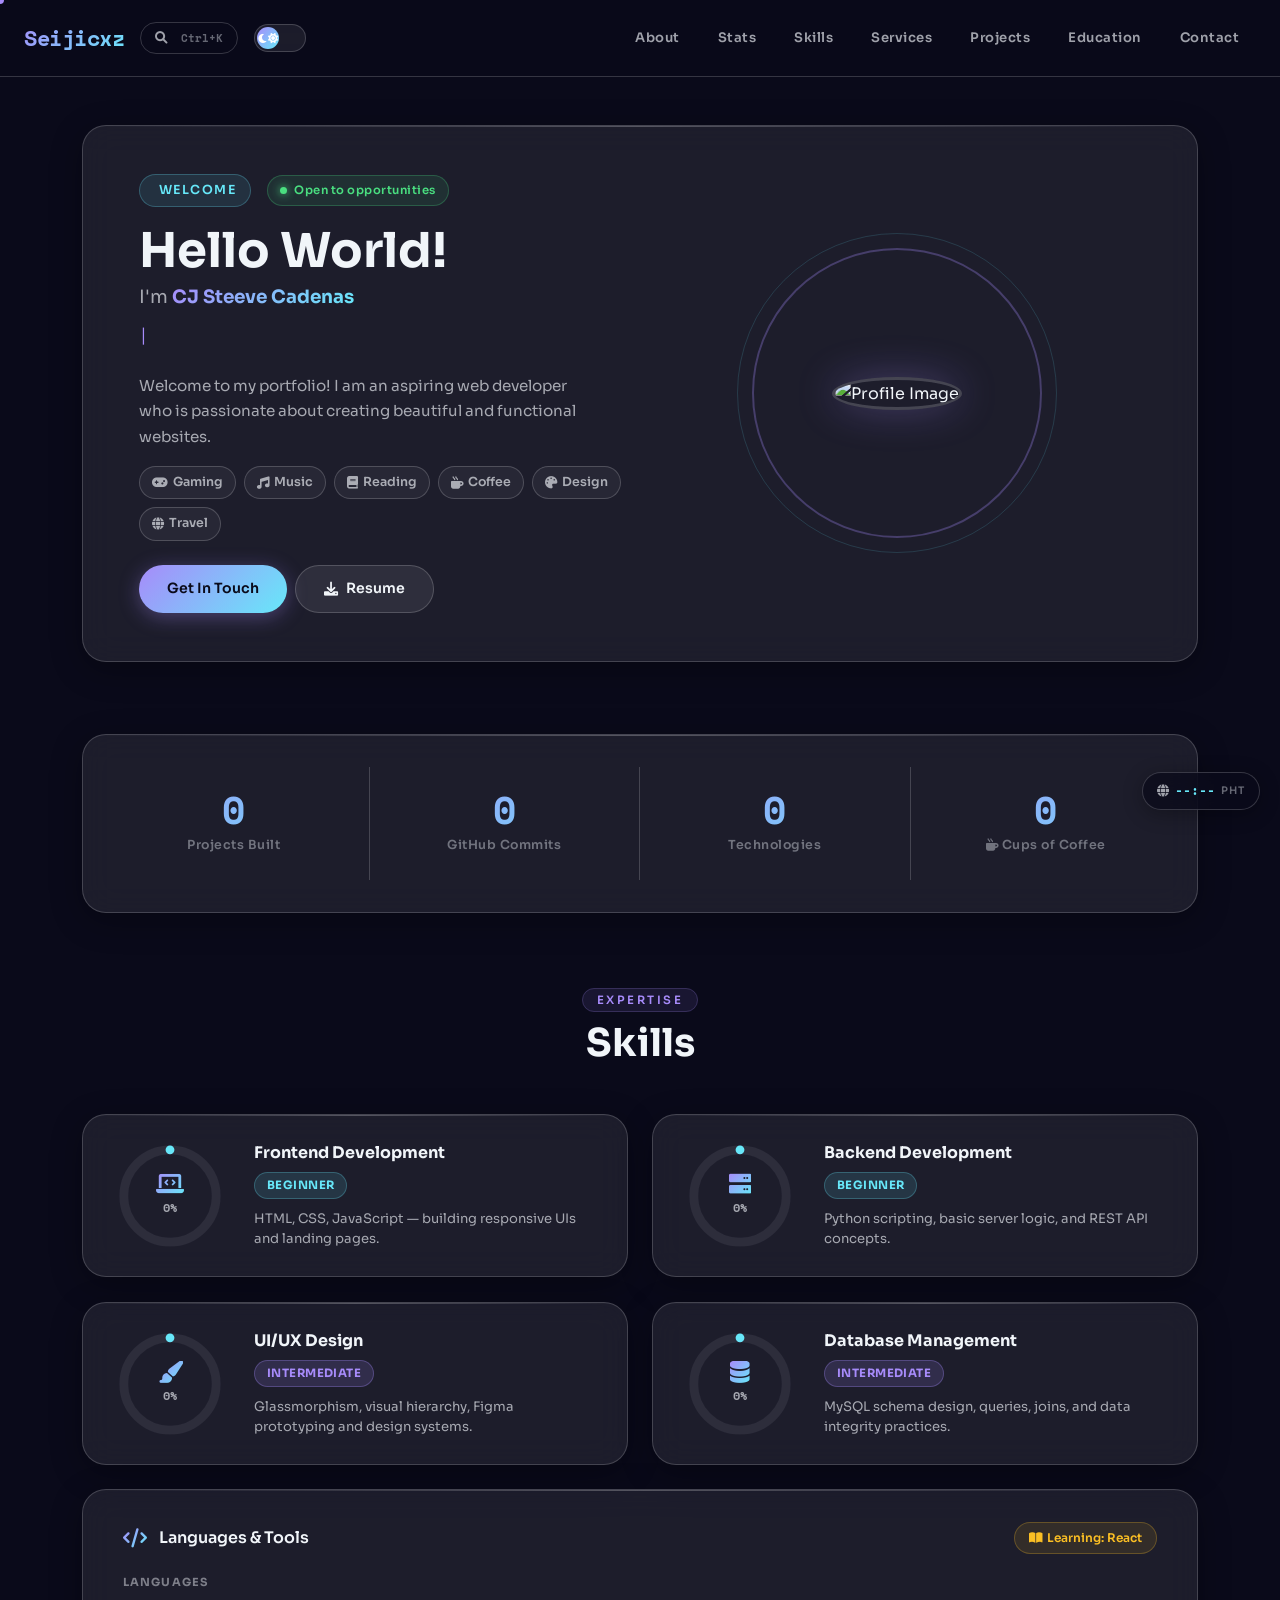
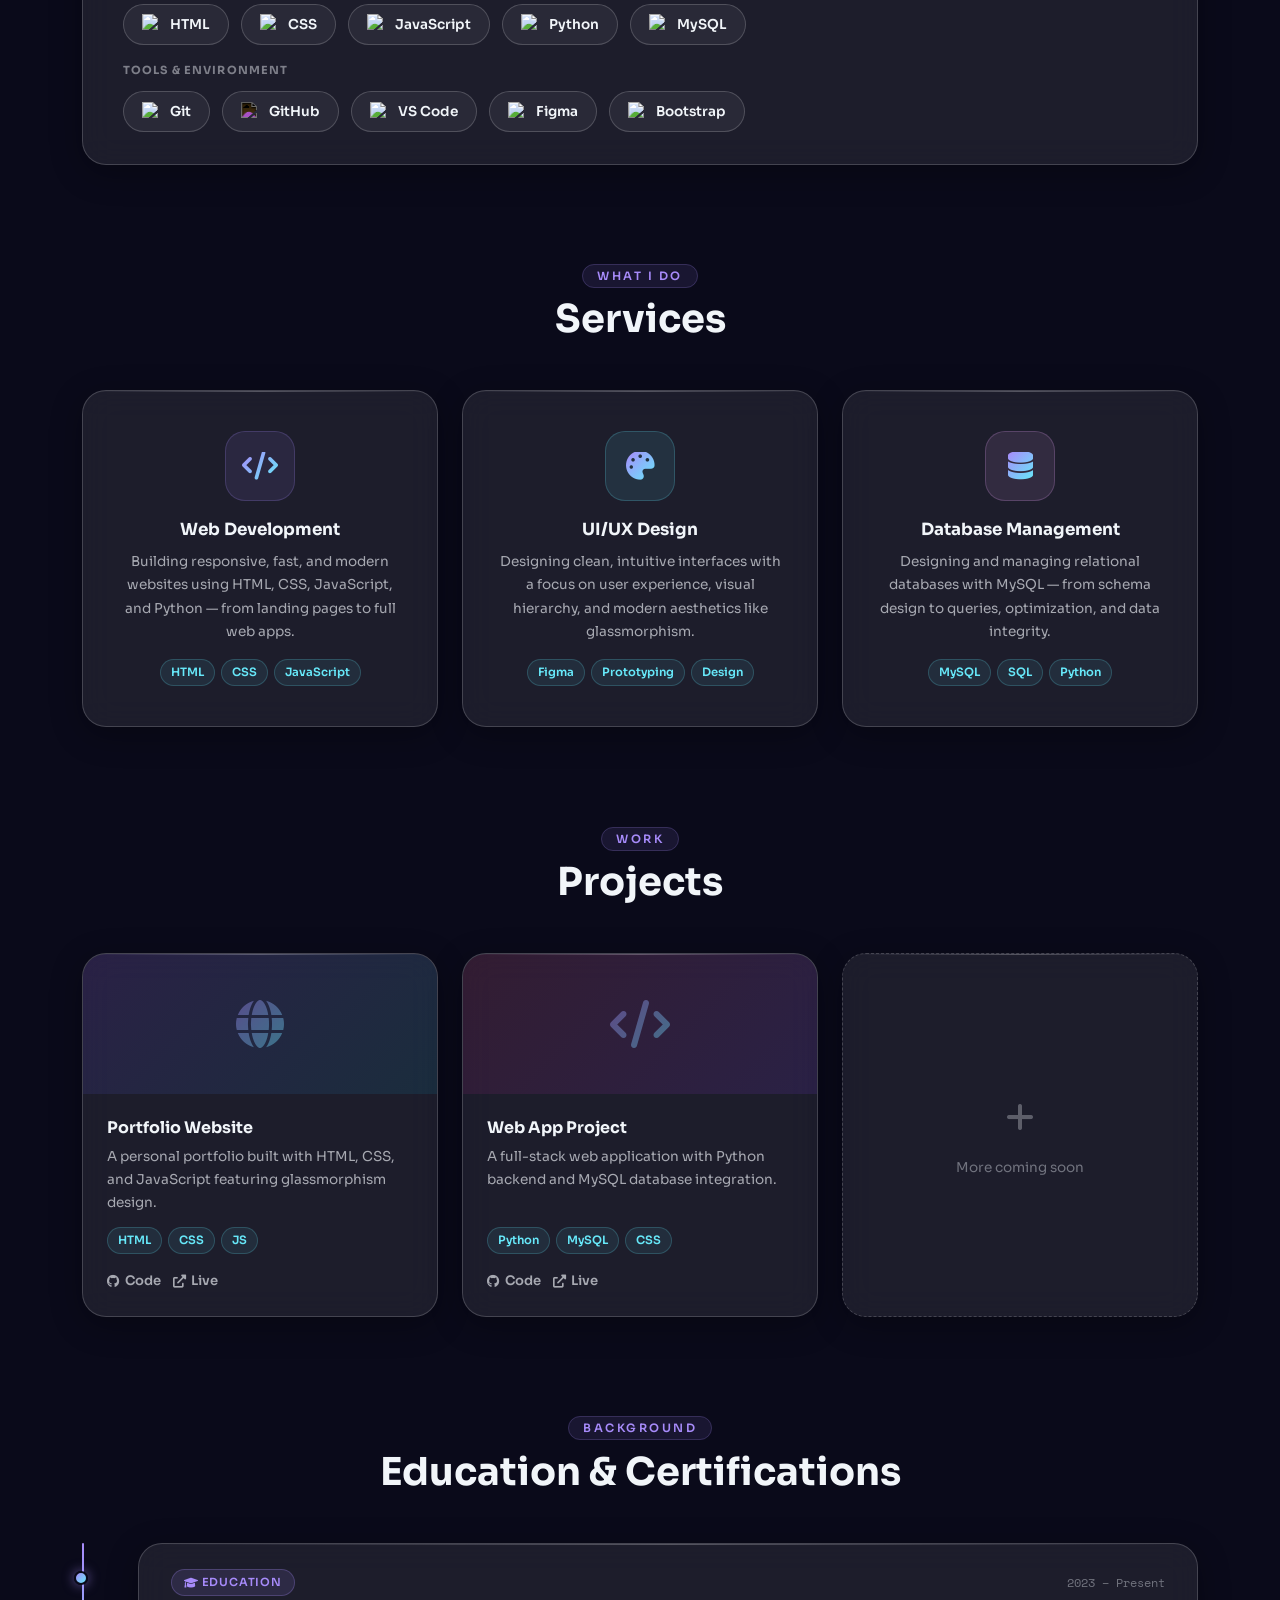
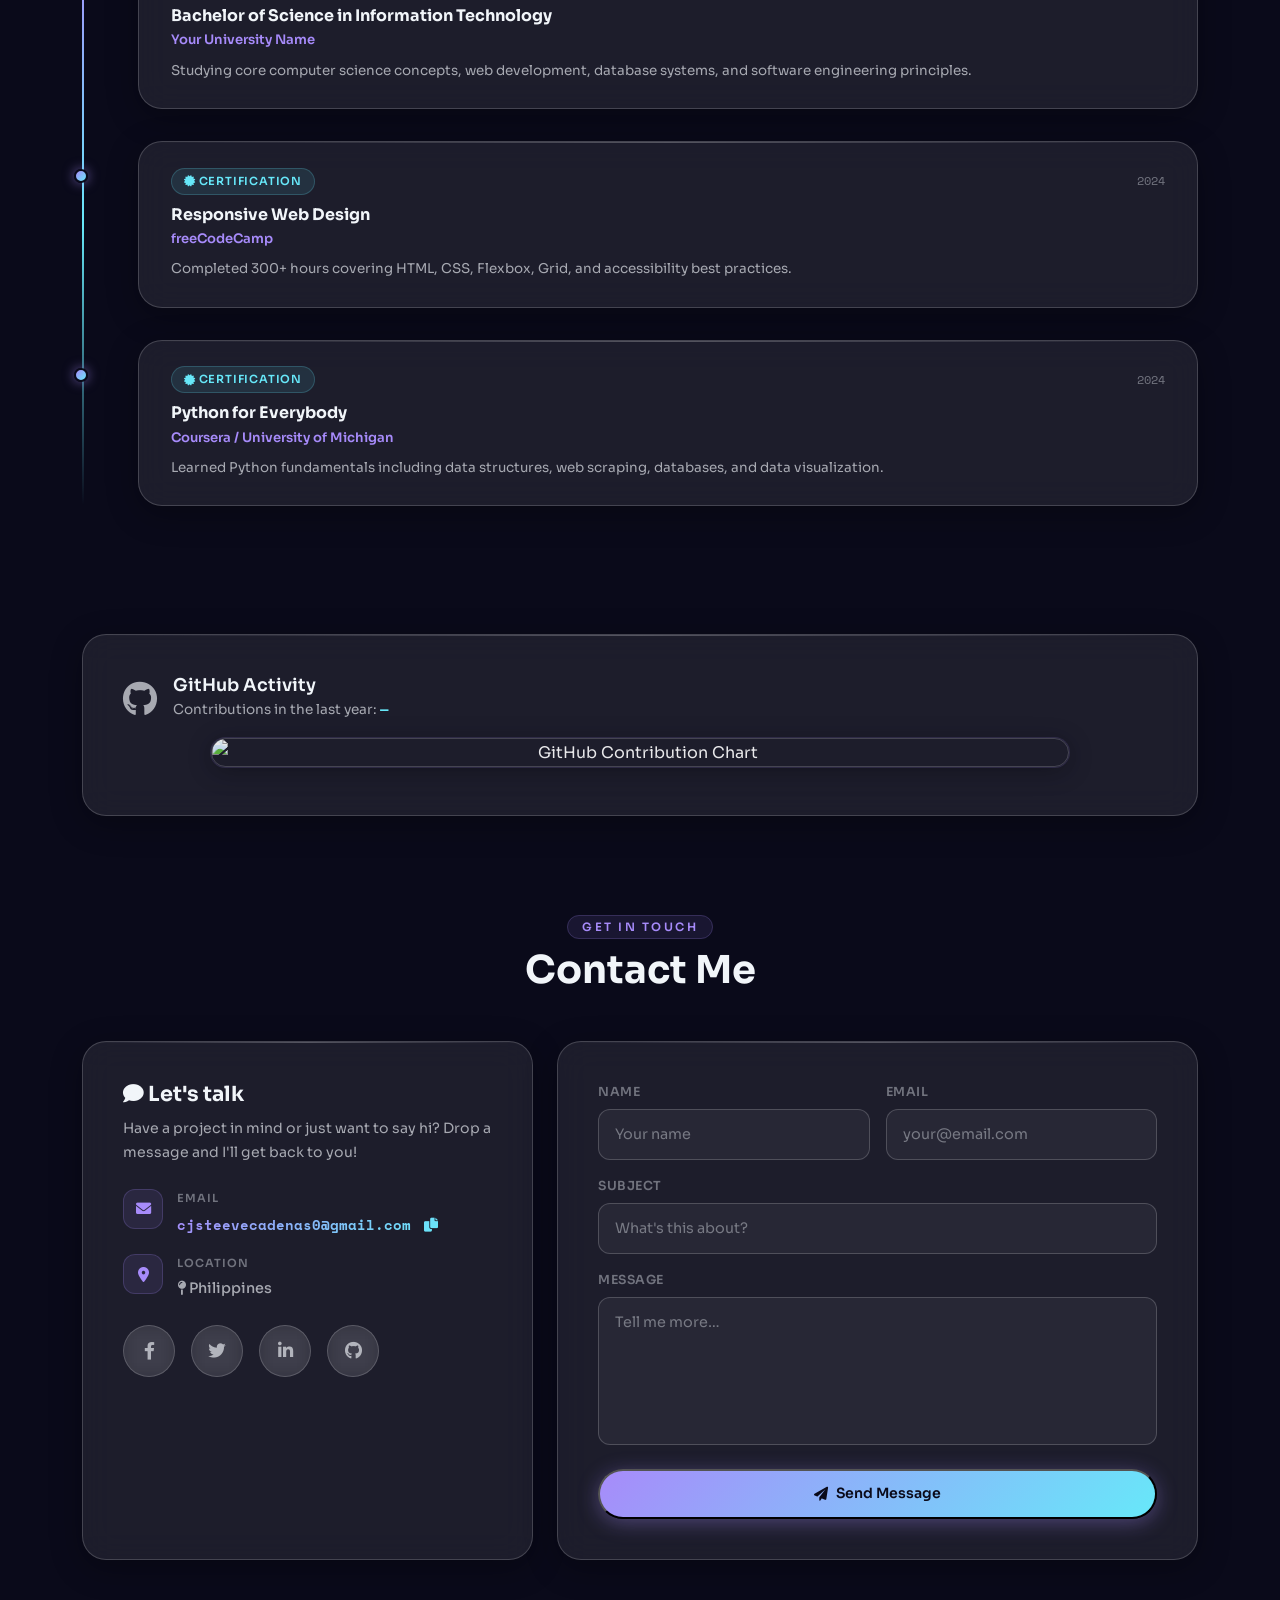
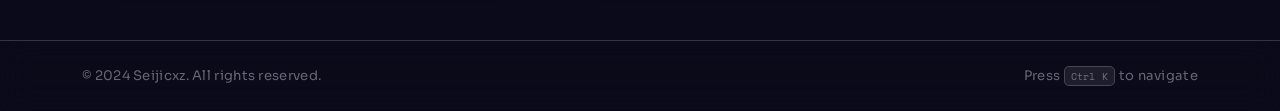
==== commit e85aab76: "dfdf" ====
--- a/portf-main/portf-main/index.html
+++ b/portf-main/portf-main/index.html
@@ -107,7 +107,7 @@
                         <h2 class="hero-title mt-3 mb-2">Hello World!</h2>
                         <h4 class="hero-subtitle mb-1">I'm <span class="highlight">CJ Steeve Cadenas</span></h4>
                         <h4 class="hero-subtitle mb-3">
-                            <span class="typing-prefix">Aspiring </span><span id="typed-role" class="typed-role"></span><span class="typed-cursor">|</span>
+                        <span id="typed-role" class="typed-role"></span><span class="typed-cursor">|</span>
                         </h4>
                         <p class="hero-desc">Welcome to my portfolio! I am an aspiring web developer who is passionate about creating beautiful and functional websites.</p>
                         <div class="hobbies-row mt-3">
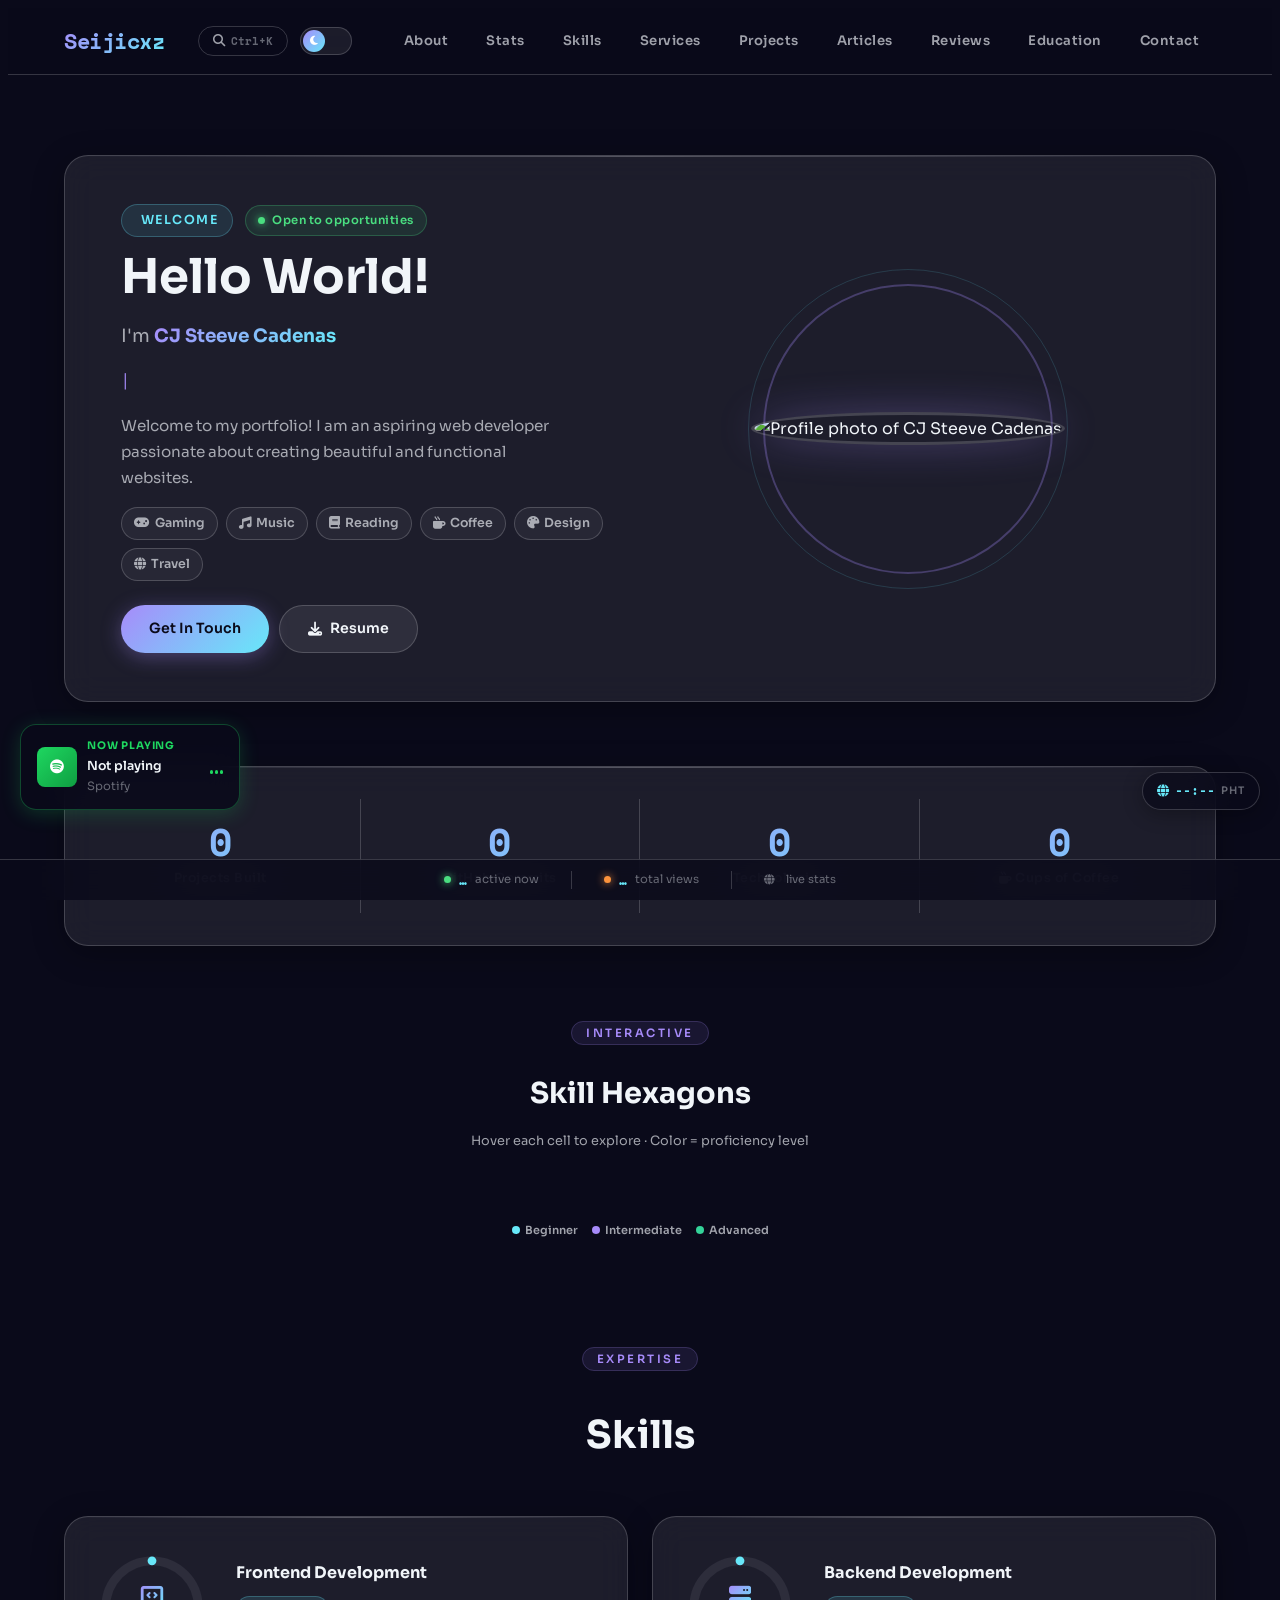
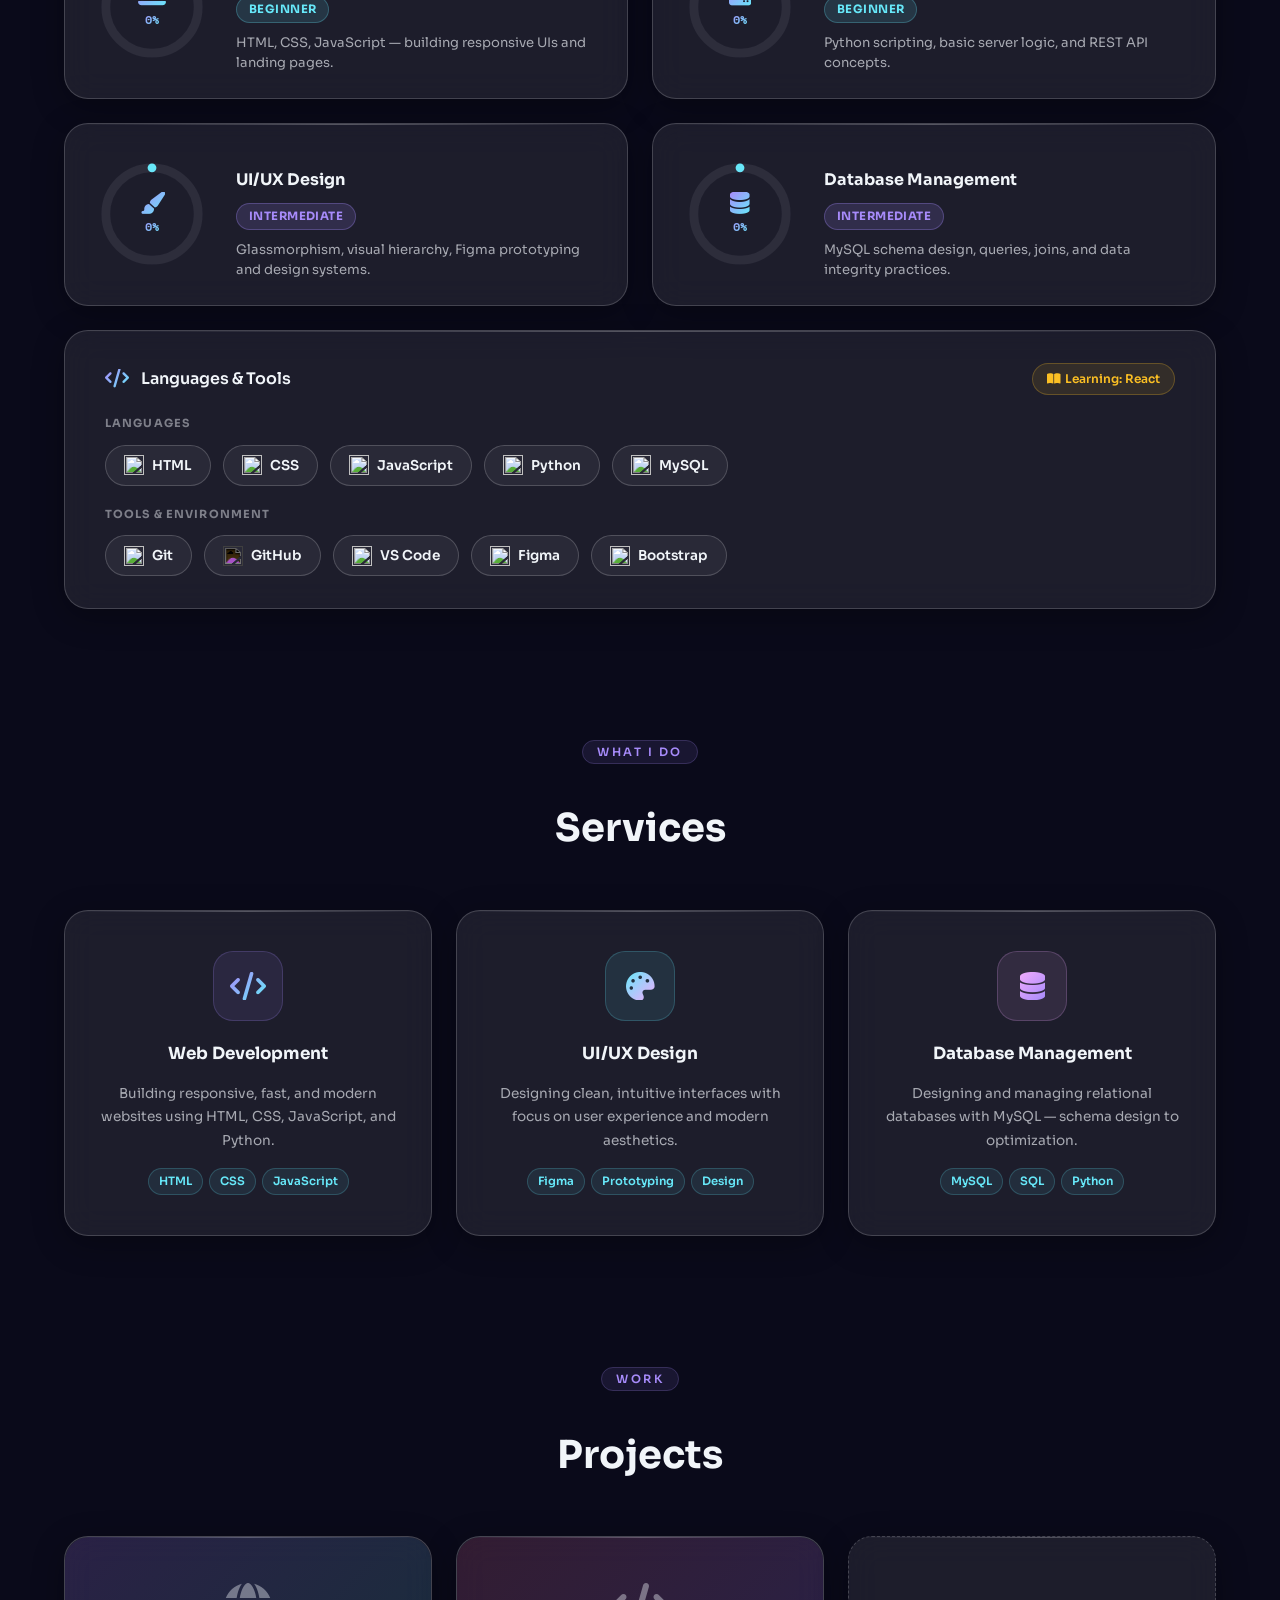
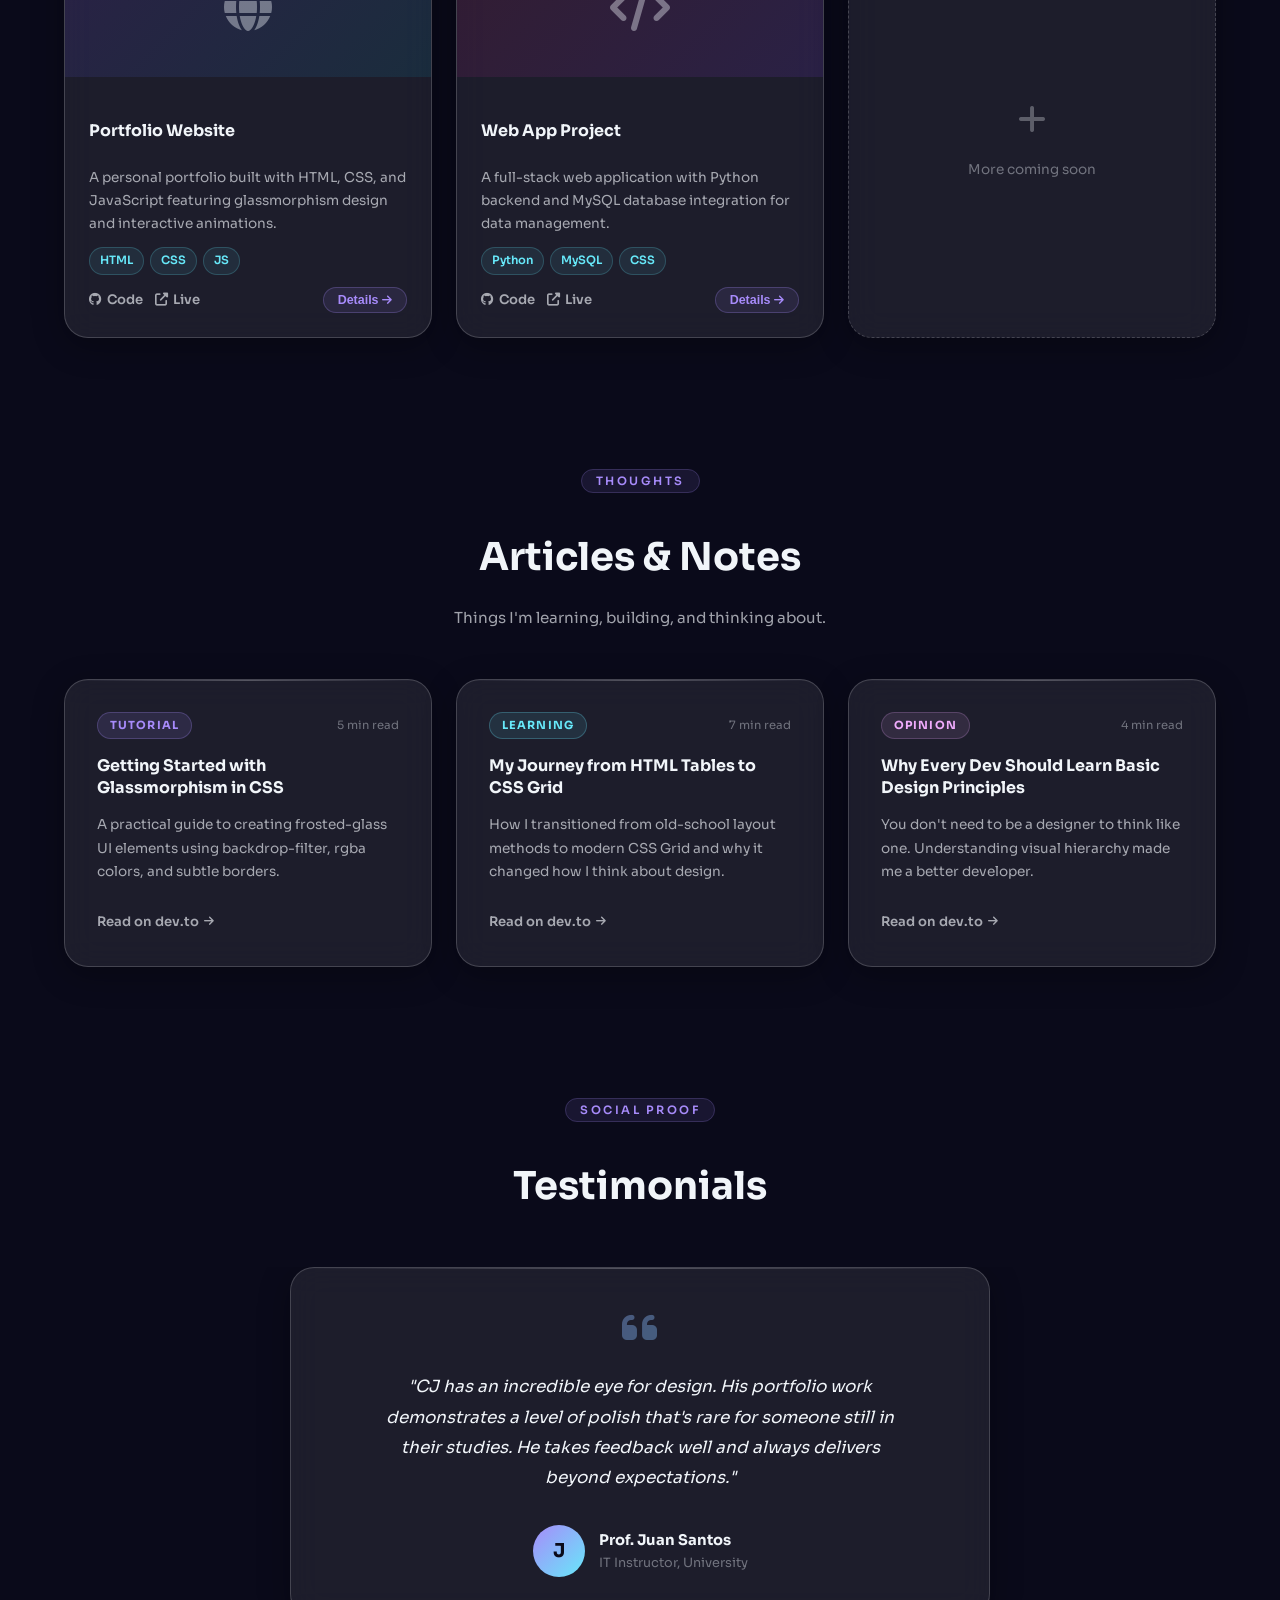
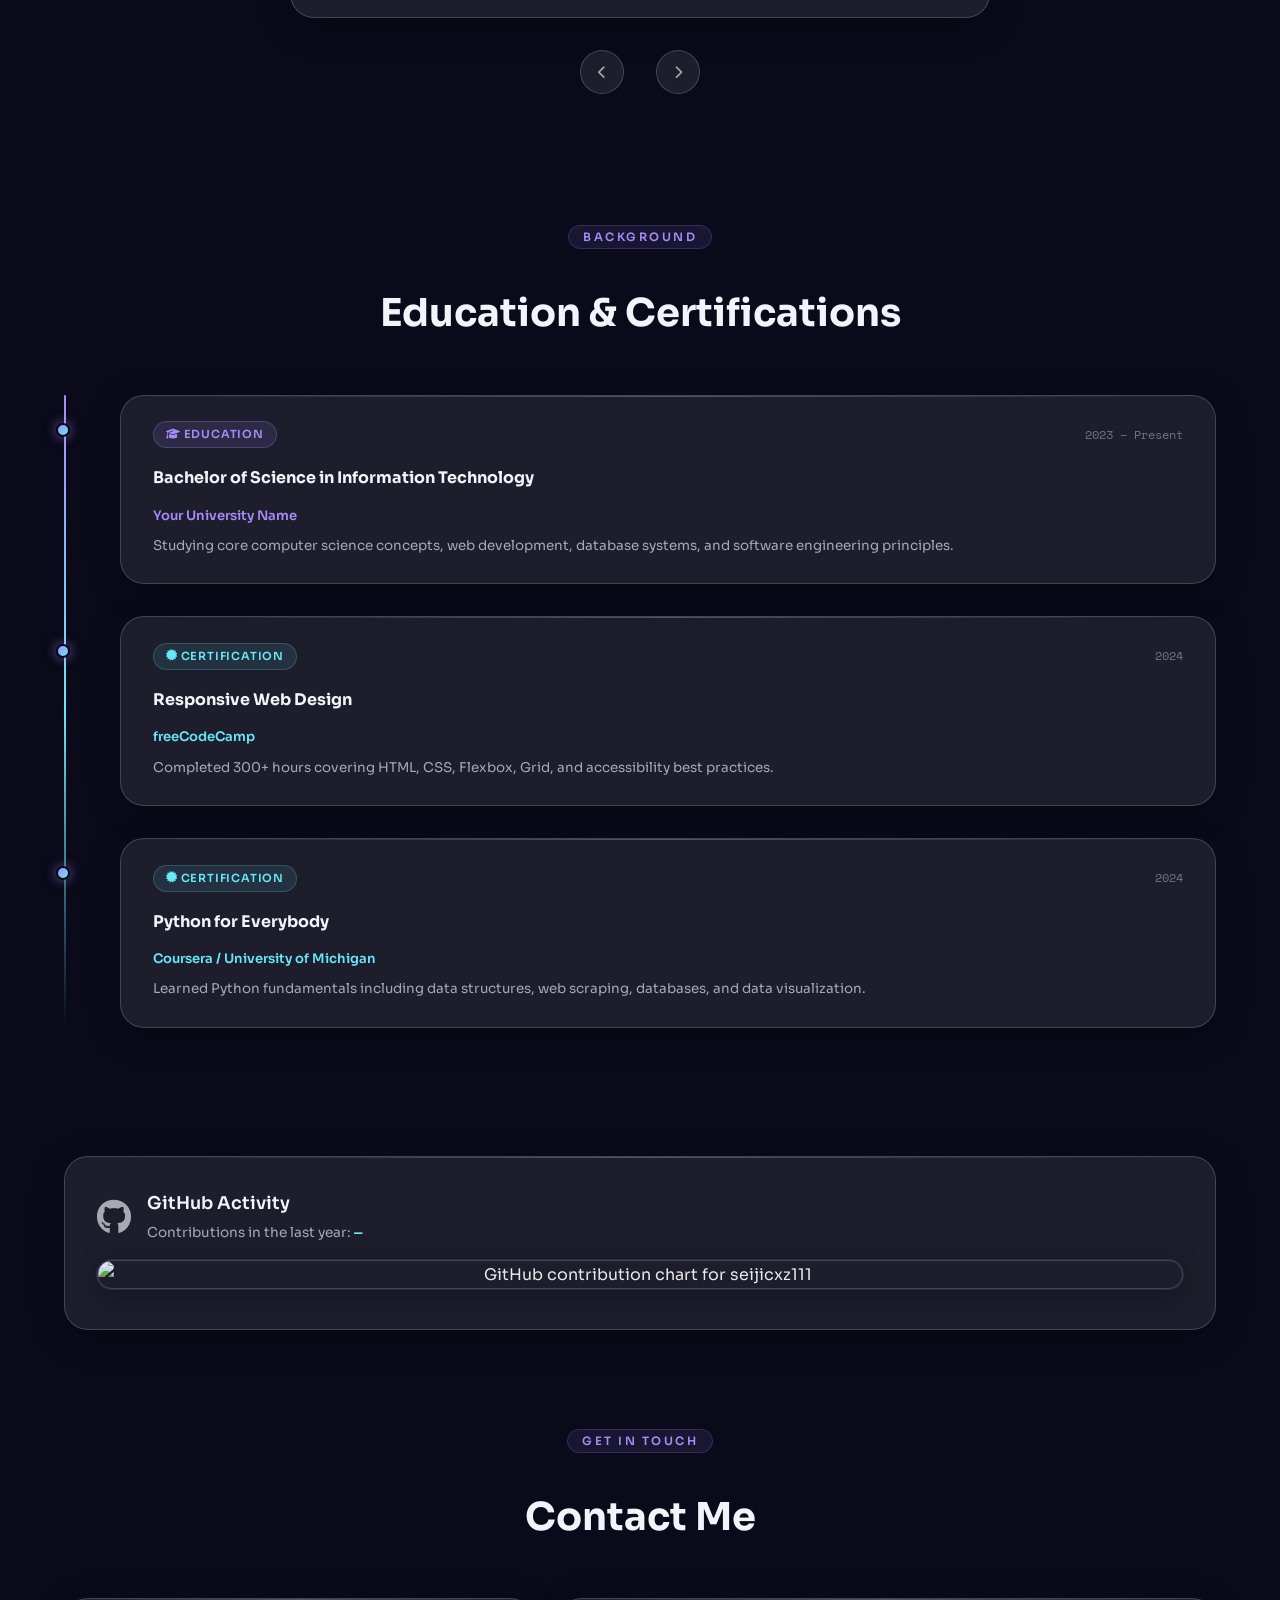
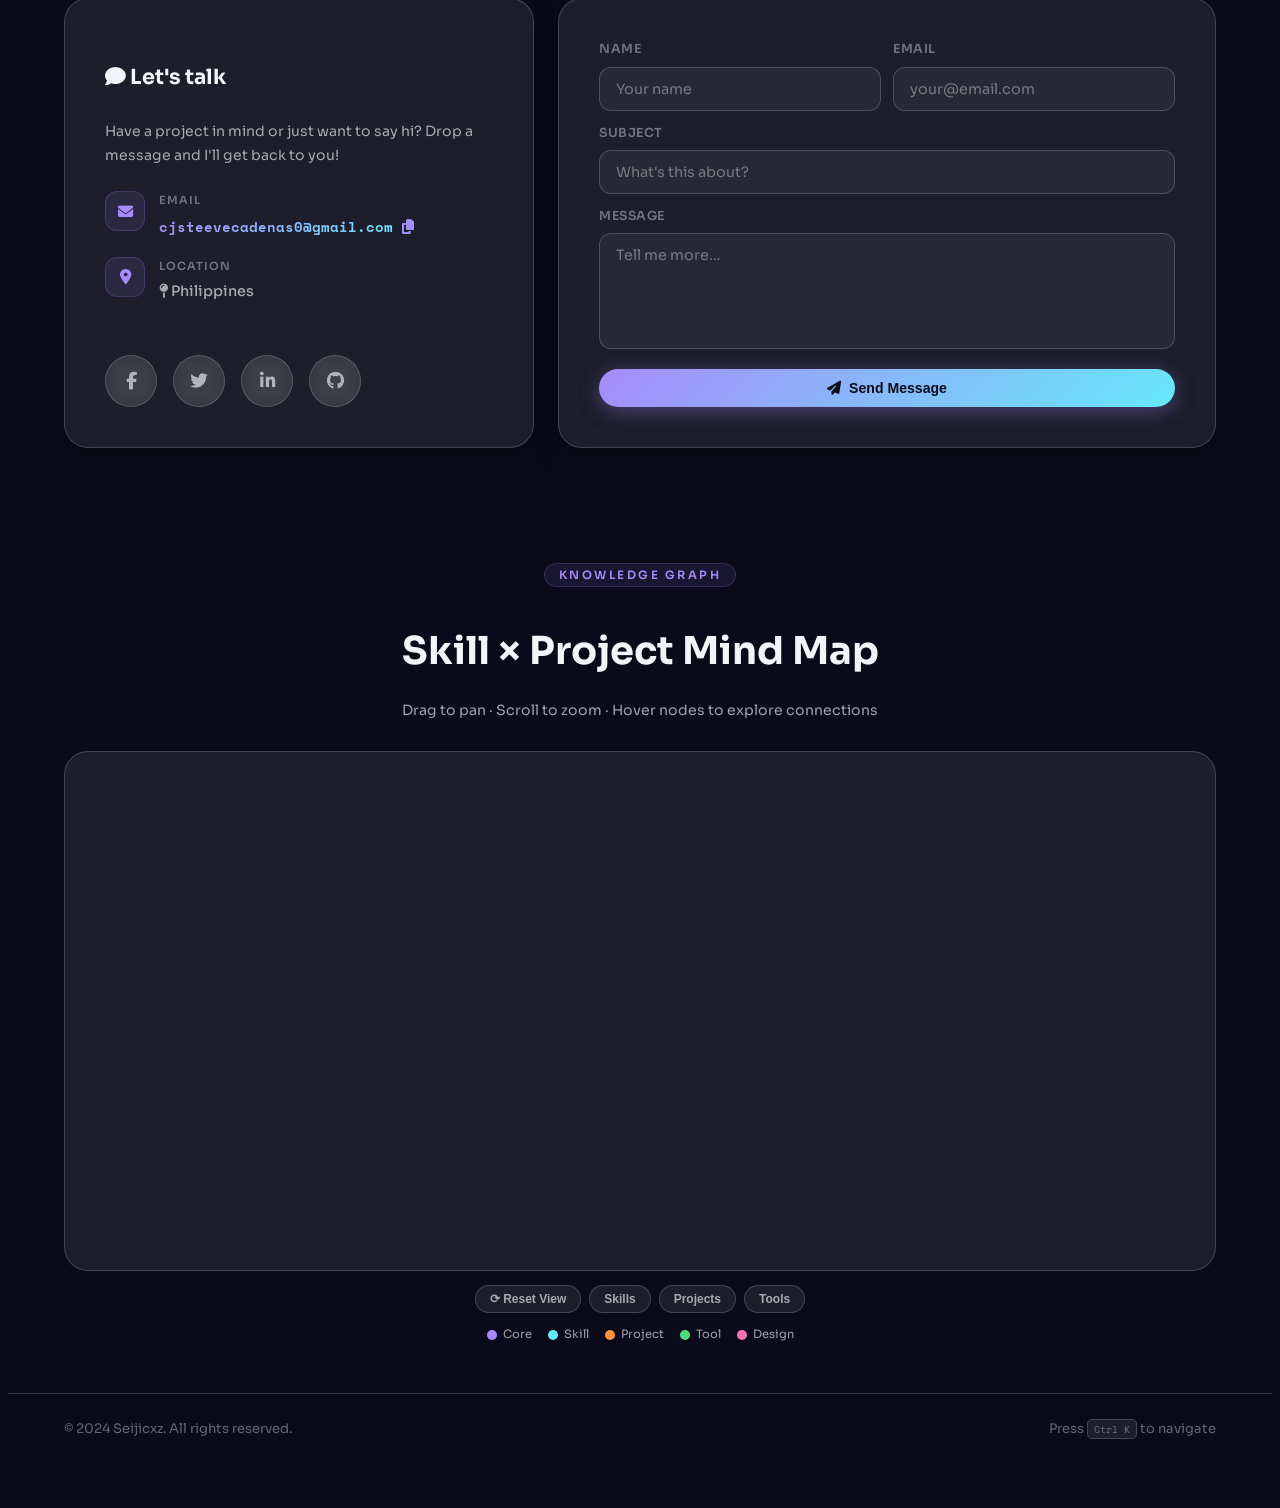
==== commit 94ca5d2e: "dsfsfd" ====
--- a/portf-main/portf-main/index.html
+++ b/portf-main/portf-main/index.html
@@ -1,19 +1,373 @@
 <!DOCTYPE html>
 <html lang="en" data-theme="dark">
 <head>
-    <meta charset="UTF-8">
-    <meta name="viewport" content="width=device-width, initial-scale=1.0">
-    <title>Sejicxz</title>
-    <link rel="icon" href="logo.png" type="image/x-icon">
-    <link href="https://cdn.jsdelivr.net/npm/bootstrap@5.3.3/dist/css/bootstrap.min.css" rel="stylesheet" integrity="sha384-QWTKZyjpPEjISv5WaRU9OFeRpok6YctnYmDr5pNlyT2bRjXh0JMhjY6hW+ALEwIH" crossorigin="anonymous">
-    <link rel="stylesheet" href="styles.css">
-    <link rel="stylesheet" href="https://cdnjs.cloudflare.com/ajax/libs/font-awesome/6.0.0-beta3/css/all.min.css">
-    <link href="https://fonts.googleapis.com/css2?family=Sora:wght@300;400;600;700&family=Space+Mono:wght@400;700&display=swap" rel="stylesheet">
-    <link href="https://cdnjs.cloudflare.com/ajax/libs/aos/2.3.4/aos.css" rel="stylesheet">
+  <meta charset="UTF-8">
+  <meta name="viewport" content="width=device-width, initial-scale=1.0">
+  <title>Seijicxz — Portfolio</title>
+  <meta name="description" content="CJ Steeve Cadenas — Aspiring Web Developer & UI Designer from the Philippines.">
+  <link rel="icon" href="logo.png" type="image/x-icon">
+
+  <!-- Tailwind CSS -->
+  <script src="https://cdn.tailwindcss.com"></script>
+  <script>
+    tailwind.config = {
+      darkMode: ['attribute', '[data-theme="dark"]'],
+      theme: {
+        extend: {
+          colors: {
+            accent1: '#a78bfa',
+            accent2: '#67e8f9',
+            accent3: '#f0abfc',
+            'bg-base': '#0a0a1a',
+          },
+          fontFamily: {
+            main: ['Sora', 'sans-serif'],
+            mono: ['"Space Mono"', 'monospace'],
+          },
+          animation: {
+            'avail-pulse': 'avail-pulse 2s ease-in-out infinite',
+            'ring-pulse': 'ring-pulse 3s ease-in-out infinite',
+            'ring-pulse-delay': 'ring-pulse 3s ease-in-out infinite 1.5s',
+            'blink': 'blink 0.8s step-end infinite',
+            'pre-pulse': 'pre-pulse 1s ease-in-out infinite alternate',
+            'pre-load': 'pre-load 1.6s cubic-bezier(.4,0,.2,1) forwards',
+            'cmd-in': 'cmd-in 0.25s cubic-bezier(.34,1.56,.64,1)',
+            'float': 'float 6s ease-in-out infinite',
+            'modal-in': 'modal-in 0.3s cubic-bezier(.34,1.56,.64,1)',
+            'toast-in': 'toast-in 0.4s cubic-bezier(.34,1.56,.64,1)',
+            'spin-slow': 'spin 20s linear infinite',
+          },
+          keyframes: {
+            'avail-pulse': { '0%,100%': { transform: 'scale(1)', opacity: '1' }, '50%': { transform: 'scale(1.4)', opacity: '0.6' } },
+            'ring-pulse': { '0%,100%': { opacity: '0.6', transform: 'translate(-50%,-50%) scale(1)' }, '50%': { opacity: '0.2', transform: 'translate(-50%,-50%) scale(1.04)' } },
+            'blink': { '0%,100%': { opacity: '1' }, '50%': { opacity: '0' } },
+            'pre-pulse': { 'from': { opacity: '0.5' }, 'to': { opacity: '1' } },
+            'pre-load': { 'to': { width: '100%' } },
+            'cmd-in': { 'from': { transform: 'scale(.92) translateY(-16px)', opacity: '0' }, 'to': { transform: 'none', opacity: '1' } },
+            'float': { '0%,100%': { transform: 'translateY(0px) rotate(0deg)' }, '33%': { transform: 'translateY(-20px) rotate(5deg)' }, '66%': { transform: 'translateY(-10px) rotate(-3deg)' } },
+            'modal-in': { 'from': { transform: 'scale(0.9) translateY(20px)', opacity: '0' }, 'to': { transform: 'none', opacity: '1' } },
+            'toast-in': { 'from': { transform: 'translateX(-50%) translateY(80px)', opacity: '0' }, 'to': { transform: 'translateX(-50%) translateY(0)', opacity: '1' } },
+          },
+          backgroundImage: {
+            'grad-accent': 'linear-gradient(135deg, #a78bfa, #67e8f9)',
+            'grad-accent-v': 'linear-gradient(to bottom, #a78bfa, #67e8f9, transparent)',
+          },
+        }
+      }
+    }
+  </script>
+
+  <!-- Fonts & Icons -->
+  <link href="https://fonts.googleapis.com/css2?family=Sora:wght@300;400;600;700&family=Space+Mono:wght@400;700&display=swap" rel="stylesheet">
+  <link rel="stylesheet" href="https://cdnjs.cloudflare.com/ajax/libs/font-awesome/6.5.0/css/all.min.css">
+  <link href="https://cdnjs.cloudflare.com/ajax/libs/aos/2.3.4/aos.css" rel="stylesheet">
+
+  <!-- Three.js -->
+  <script src="https://cdnjs.cloudflare.com/ajax/libs/three.js/r128/three.min.js"></script>
+
+  <style>
+    /* ── CSS Variables ── */
+    :root {
+      --accent-1: #a78bfa; --accent-2: #67e8f9; --accent-3: #f0abfc;
+      --text-primary: #f1f5f9; --text-secondary: rgba(241,245,249,0.65); --text-muted: rgba(241,245,249,0.4);
+      --bg-base: #0a0a1a; --glass-bg: rgba(255,255,255,0.08); --glass-border: rgba(255,255,255,0.18);
+      --glass-shadow: 0 8px 32px rgba(0,0,0,0.3); --glass-blur: blur(16px);
+      --nav-bg: rgba(10,10,26,0.55);
+    }
+    [data-theme="light"] {
+      --accent-1:#7c3aed; --accent-2:#0891b2; --accent-3:#be185d;
+      --text-primary:#0f172a; --text-secondary:rgba(15,23,42,0.65); --text-muted:rgba(15,23,42,0.4);
+      --bg-base:#f0f4ff; --glass-bg:rgba(255,255,255,0.55); --glass-border:rgba(0,0,0,0.1);
+      --glass-shadow:0 8px 32px rgba(0,0,0,0.1); --nav-bg:rgba(240,244,255,0.75);
+    }
+
+    /* ── Base ── */
+    *, *::before, *::after { box-sizing: border-box; }
+    html { scroll-behavior: smooth; }
+    body { font-family: 'Sora', sans-serif; line-height: 1.7; background: var(--bg-base); color: var(--text-primary); overflow-x: hidden; min-height: 100vh; transition: background 0.3s, color 0.3s; }
+    @media(prefers-reduced-motion:reduce){ *, *::before, *::after { animation-duration:0.01ms !important; transition-duration:0.01ms !important; } }
+
+    /* ── Glass Card ── */
+    .glass-card {
+      position: relative; z-index: 1;
+      background: var(--glass-bg);
+      backdrop-filter: var(--glass-blur);
+      -webkit-backdrop-filter: var(--glass-blur);
+      border: 1px solid var(--glass-border);
+      border-radius: 24px;
+      padding: 2.5rem;
+      box-shadow: var(--glass-shadow);
+      overflow: hidden;
+      transition: transform 0.35s, box-shadow 0.35s;
+    }
+    .glass-card::before { content:''; position:absolute; top:0; left:0; right:0; height:1px; background:linear-gradient(90deg,transparent,rgba(255,255,255,0.25),transparent); }
+
+    /* ── Shine ── */
+    .shine-effect { position:absolute; inset:0; z-index:2; pointer-events:none; border-radius:inherit; transition:background 0.1s; }
+
+    /* ── Gradient text ── */
+    .grad-text { background: linear-gradient(135deg,var(--accent-1),var(--accent-2)); -webkit-background-clip:text; -webkit-text-fill-color:transparent; background-clip:text; }
+
+
+
+    /* ── Canvases ── */
+    #aurora-canvas, #particles-canvas { position:fixed; inset:0; pointer-events:none; z-index:0; }
+    #aurora-canvas { opacity:1; }
+    #particles-canvas { z-index:1; opacity:0.6; }
+
+    /* ── Three.js hero canvas ── */
+    #hero-3d { position:absolute; inset:0; pointer-events:none; z-index:0; opacity:0.6; }
+
+
+
+    /* ── Scroll progress ── */
+    #scroll-progress { position:fixed; top:0; left:0; height:3px; width:0%; background:linear-gradient(90deg,var(--accent-1),var(--accent-2)); z-index:9999; transition:width .1s linear; box-shadow:0 0 10px var(--accent-1); }
+
+    /* ── Back to top ── */
+    #back-to-top { position:fixed; bottom:32px; right:32px; z-index:900; width:48px; height:48px; border-radius:50%; background:linear-gradient(135deg,var(--accent-1),var(--accent-2)); border:none; color:#0a0a1a; font-size:1rem; display:flex; align-items:center; justify-content:center; cursor:none; opacity:0; pointer-events:none; transform:translateY(20px); transition:opacity .3s,transform .3s,box-shadow .3s; box-shadow:0 4px 20px rgba(167,139,250,0.4); }
+    #back-to-top.visible { opacity:1; pointer-events:all; transform:translateY(0); }
+    #back-to-top:hover { box-shadow:0 8px 30px rgba(167,139,250,0.6); transform:translateY(-3px); }
+
+    /* ── PHT Clock ── */
+    #ph-clock { position:fixed; bottom:90px; right:20px; z-index:900; display:flex; align-items:center; gap:6px; background:rgba(10,10,26,0.75); backdrop-filter:blur(16px); border:1px solid var(--glass-border); border-radius:50px; padding:7px 14px; font-size:.78rem; font-weight:600; color:var(--text-secondary); box-shadow:0 4px 20px rgba(0,0,0,0.3); transition:all .3s; }
+    [data-theme="light"] #ph-clock { background:rgba(255,255,255,0.7); color:var(--text-primary); }
+
+    /* ── Toast ── */
+    #toast { position:fixed; bottom:32px; left:50%; transform:translateX(-50%) translateY(80px); background:rgba(30,20,60,0.9); backdrop-filter:blur(16px); border:1px solid rgba(167,139,250,0.3); color:var(--text-primary); font-size:.88rem; font-weight:600; padding:12px 24px; border-radius:50px; box-shadow:0 8px 32px rgba(167,139,250,0.25); z-index:9999; opacity:0; transition:transform .4s cubic-bezier(.34,1.56,.64,1),opacity .4s; pointer-events:none; white-space:nowrap; }
+    #toast.show { transform:translateX(-50%) translateY(0); opacity:1; }
+
+    /* ── Navbar ── */
+    nav.glass-nav { background:var(--nav-bg); backdrop-filter:blur(20px); -webkit-backdrop-filter:blur(20px); border-bottom:1px solid var(--glass-border); transition:background .15s; }
+    .nav-pill { font-size:.82rem; font-weight:600; letter-spacing:.5px; color:var(--text-secondary) !important; padding:7px 16px !important; border-radius:50px; border:1px solid transparent; transition:all .25s; text-decoration:none; }
+    .nav-pill:hover, .nav-pill.active { color:var(--text-primary) !important; background:var(--glass-bg); border-color:var(--glass-border); }
+    .mobile-menu { background:rgba(10,10,26,0.9); backdrop-filter:blur(20px); border:1px solid var(--glass-border); border-radius:12px; }
+    [data-theme="light"] .mobile-menu { background:rgba(240,244,255,0.95); }
+
+    /* ── Toggle ── */
+    .toggle-track { display:flex; align-items:center; width:52px; height:28px; background:var(--glass-bg); border:1px solid var(--glass-border); border-radius:50px; padding:2px; cursor:pointer; }
+    .toggle-thumb { width:22px; height:22px; border-radius:50%; background:linear-gradient(135deg,var(--accent-1),var(--accent-2)); display:flex; align-items:center; justify-content:center; font-size:.65rem; color:white; transition:transform .35s cubic-bezier(.34,1.56,.64,1); }
+    [data-theme="light"] .toggle-thumb { transform:translateX(24px); }
+    .toggle-icon-light { display:none; }
+    [data-theme="light"] .toggle-icon-dark { display:none; }
+    [data-theme="light"] .toggle-icon-light { display:block; }
+
+    /* ── Typed cursor ── */
+    .typed-cursor { display:inline-block; font-weight:300; color:var(--accent-1); animation:blink .8s step-end infinite; margin-left:1px; }
+    @keyframes blink { 0%,100%{opacity:1}50%{opacity:0} }
+
+    /* ── Profile rings ── */
+    .img-ring  { position:absolute; top:50%; left:50%; transform:translate(-50%,-50%); width:290px; height:290px; border-radius:50%; border:2px solid rgba(167,139,250,0.3); animation:ring-pulse 3s ease-in-out infinite; z-index:1; }
+    .img-ring-2 { position:absolute; top:50%; left:50%; transform:translate(-50%,-50%); width:320px; height:320px; border-radius:50%; border:1px solid rgba(103,232,249,0.15); animation:ring-pulse 3s ease-in-out infinite 1.5s; z-index:1; }
+    @keyframes ring-pulse { 0%,100%{opacity:.6;transform:translate(-50%,-50%) scale(1)}50%{opacity:.2;transform:translate(-50%,-50%) scale(1.04)} }
+
+    /* ── Avail badge ── */
+    .avail-dot { width:7px; height:7px; border-radius:50%; background:#4ade80; box-shadow:0 0 8px #4ade80; animation:avail-pulse 2s ease-in-out infinite; }
+    @keyframes avail-pulse { 0%,100%{transform:scale(1);opacity:1}50%{transform:scale(1.4);opacity:.6} }
+
+    /* ── Radial skill rings ── */
+    .radial-bg { fill:none; stroke:rgba(255,255,255,0.07); stroke-width:8; }
+    .radial-fill { fill:none; stroke-width:8; stroke-linecap:round; stroke:url(#skillGrad); transition:stroke-dasharray 1.4s cubic-bezier(.4,0,.2,1); }
+
+    /* ── Tilt ── */
+    .tilt-card { transform-style:preserve-3d; will-change:transform; }
+
+    /* ── Timeline ── */
+    .timeline { position:relative; padding-left:24px; }
+    .timeline::before { content:''; position:absolute; left:0; top:0; bottom:0; width:2px; background:linear-gradient(to bottom,var(--accent-1),var(--accent-2),transparent); border-radius:2px; }
+    .timeline-item { position:relative; margin-bottom:2rem; padding-left:32px; }
+    .timeline-dot { position:absolute; left:-32px; top:28px; width:14px; height:14px; border-radius:50%; background:linear-gradient(135deg,var(--accent-1),var(--accent-2)); box-shadow:0 0 12px rgba(167,139,250,0.6); border:2px solid var(--bg-base); }
+
+    /* ── Command Palette ── */
+    #cmd-overlay { position:fixed; inset:0; z-index:10000; background:rgba(0,0,0,0.6); backdrop-filter:blur(6px); display:flex; align-items:flex-start; justify-content:center; padding-top:14vh; opacity:0; pointer-events:none; transition:opacity .2s; }
+    #cmd-overlay.open { opacity:1; pointer-events:all; }
+    .cmd-palette { width:100%; max-width:580px; border-radius:20px; overflow:hidden; background:rgba(15,12,35,0.95); }
+    #cmd-overlay.open .cmd-palette { animation:cmd-in .25s cubic-bezier(.34,1.56,.64,1); }
+    @keyframes cmd-in { from{transform:scale(.92) translateY(-16px);opacity:0}to{transform:none;opacity:1} }
+    [data-theme="light"] .cmd-palette { background:rgba(255,255,255,0.92); }
+
+    /* ── Project Modal ── */
+    #proj-modal { position:fixed; inset:0; z-index:10001; background:rgba(0,0,0,0.7); backdrop-filter:blur(8px); display:flex; align-items:center; justify-content:center; padding:1rem; opacity:0; pointer-events:none; transition:opacity .3s; }
+    #proj-modal.open { opacity:1; pointer-events:all; }
+    .modal-box { width:100%; max-width:680px; max-height:90vh; overflow-y:auto; animation:modal-in .3s cubic-bezier(.34,1.56,.64,1); }
+    @keyframes modal-in { from{transform:scale(0.9) translateY(20px);opacity:0}to{transform:none;opacity:1} }
+
+    /* ── Testimonial carousel ── */
+    .testimonial-track { display:flex; transition:transform .5s cubic-bezier(.4,0,.2,1); }
+    .testimonial-slide { min-width:100%; }
+
+    /* ── Articles / Blog ── */
+    .article-card { transition:transform .3s, box-shadow .3s; }
+    .article-card:hover { transform:translateY(-4px); }
+
+    /* ── Input glass ── */
+    .input-glass { width:100%; background:rgba(255,255,255,0.05); border:1px solid var(--glass-border); border-radius:12px; padding:12px 16px; font-family:'Sora',sans-serif; font-size:.9rem; color:var(--text-primary); outline:none; transition:border-color .25s,box-shadow .25s; resize:none; }
+    .input-glass::placeholder { color:var(--text-muted); }
+    .input-glass:focus { border-color:rgba(167,139,250,0.5); box-shadow:0 0 0 3px rgba(167,139,250,0.1); }
+    [data-theme="light"] .input-glass { color:var(--text-primary); }
+    [data-theme="light"] .input-glass::placeholder { color:var(--text-muted); }
+
+    /* ── Chart wrapper ── */
+    .chart-wrapper { border-radius:20px; overflow:hidden; border:1px solid var(--glass-border); box-shadow:0 0 0 1px rgba(167,139,250,0.15),0 4px 24px rgba(0,0,0,0.3); display:inline-block; width:100%; max-width:1100px; margin:0 auto; }
+
+    /* ── Social glass ── */
+    .social-glass { display:flex; align-items:center; justify-content:center; width:52px; height:52px; border-radius:50%; background:var(--glass-bg); border:1px solid var(--glass-border); color:var(--text-secondary); font-size:1.1rem; text-decoration:none; transition:all .3s; backdrop-filter:blur(8px); }
+    .social-glass:hover { background:rgba(167,139,250,0.15); border-color:rgba(167,139,250,0.4); color:var(--accent-1); transform:translateY(-4px); box-shadow:0 8px 24px rgba(167,139,250,0.3); }
+
+    /* ── Footer ── */
+    .glass-footer { background:rgba(10,10,26,0.6); backdrop-filter:blur(16px); border-top:1px solid var(--glass-border); }
+    [data-theme="light"] .glass-footer { background:rgba(240,244,255,0.75); }
+
+    /* ── Spotify widget ── */
+    #spotify-widget { position:fixed; bottom:90px; left:20px; z-index:900; }
+    .spotify-card { background:rgba(10,10,26,0.85); backdrop-filter:blur(16px); border:1px solid rgba(30,215,96,0.3); border-radius:16px; padding:12px 16px; display:flex; align-items:center; gap:10px; min-width:220px; max-width:260px; box-shadow:0 4px 20px rgba(30,215,96,0.2); transition:all .3s; }
+    .spotify-card:hover { border-color:rgba(30,215,96,0.5); transform:translateY(-2px); }
+    [data-theme="light"] .spotify-card { background:rgba(255,255,255,0.85); }
+    .spotify-album { width:40px; height:40px; border-radius:8px; object-fit:cover; flex-shrink:0; }
+    .spotify-album-placeholder { width:40px; height:40px; border-radius:8px; background:linear-gradient(135deg,#1ed760,#0f9f42); display:flex; align-items:center; justify-content:center; font-size:.9rem; color:white; flex-shrink:0; }
+    .spotify-bars { display:flex; align-items:flex-end; gap:2px; height:14px; flex-shrink:0; }
+    .spotify-bar { width:3px; background:#1ed760; border-radius:2px; animation:spotify-bounce 1s ease-in-out infinite; }
+    .spotify-bar:nth-child(2) { animation-delay:.2s; }
+    .spotify-bar:nth-child(3) { animation-delay:.4s; }
+    @keyframes spotify-bounce { 0%,100%{height:4px}50%{height:14px} }
+    .spotify-not-playing .spotify-bar { animation:none; height:4px; }
+
+    /* ── Sections base z ── */
+    section { position:relative; z-index:1; }
+
+    /* ── Cmd item icon ── */
+    .cmd-item-icon-wrap { width:34px; height:34px; border-radius:10px; flex-shrink:0; background:rgba(167,139,250,0.1); border:1px solid rgba(167,139,250,0.15); display:flex; align-items:center; justify-content:center; font-size:.85rem; color:var(--accent-1); }
+
+    /* ── Scrollbar ── */
+    ::-webkit-scrollbar { width:6px; }
+    ::-webkit-scrollbar-track { background:transparent; }
+    ::-webkit-scrollbar-thumb { background:rgba(167,139,250,0.3); border-radius:3px; }
+
+    /* ── Responsive nav mobile ── */
+    @media(max-width:991px) {
+      #nav-links { display:none; }
+      #nav-links.open { display:flex; flex-direction:column; position:absolute; top:100%; right:16px; background:rgba(10,10,26,0.95); backdrop-filter:blur(20px); border:1px solid var(--glass-border); border-radius:16px; padding:12px; z-index:200; }
+      [data-theme="light"] #nav-links.open { background:rgba(240,244,255,0.97); }
+    }
+    @media(min-width:992px) { #nav-toggle { display:none; } #nav-links { display:flex; } }
+
+    /* ── Hero 3D section ── */
+    #about { padding-top: 80px; }
+
+    /* ── Project preview ── */
+    .project-preview { height:140px; display:flex; align-items:center; justify-content:center; }
+
+    /* ── Buttons ── */
+    .btn-primary { display:inline-flex; align-items:center; padding:11px 28px; border-radius:50px; font-size:.88rem; font-weight:600; text-decoration:none; background:linear-gradient(135deg,var(--accent-1),var(--accent-2)); color:#0a0a1a; transition:all .3s; box-shadow:0 4px 20px rgba(167,139,250,0.35); border:none; cursor:pointer; }
+    .btn-primary:hover { transform:translateY(-2px); box-shadow:0 8px 30px rgba(167,139,250,0.5); color:#0a0a1a; }
+    .btn-secondary { display:inline-flex; align-items:center; padding:11px 28px; border-radius:50px; font-size:.88rem; font-weight:600; text-decoration:none; background:var(--glass-bg); color:var(--text-primary); border:1px solid var(--glass-border); transition:all .3s; cursor:pointer; }
+    .btn-secondary:hover { background:rgba(255,255,255,.14); color:var(--text-primary); transform:translateY(-2px); }
+    .btn-ghost { background:none; border:1px solid var(--glass-border); border-radius:50px; padding:6px 14px; font-size:.78rem; font-weight:600; color:var(--text-secondary); cursor:pointer; transition:all .2s; display:flex; align-items:center; gap:6px; }
+    .btn-ghost:hover { color:var(--accent-1); border-color:rgba(167,139,250,0.4); background:rgba(167,139,250,0.08); }
+    /* ── Skeleton Screens ── */
+    @keyframes shimmer {
+      0%   { background-position: -600px 0; }
+      100% { background-position:  600px 0; }
+    }
+    .skeleton {
+      background: linear-gradient(90deg,
+        rgba(255,255,255,0.05) 25%,
+        rgba(255,255,255,0.12) 50%,
+        rgba(255,255,255,0.05) 75%);
+      background-size: 600px 100%;
+      animation: shimmer 1.6s infinite linear;
+      border-radius: 8px;
+    }
+    [data-theme="light"] .skeleton {
+      background: linear-gradient(90deg,
+        rgba(0,0,0,0.06) 25%,
+        rgba(0,0,0,0.14) 50%,
+        rgba(0,0,0,0.06) 75%);
+      background-size: 600px 100%;
+      animation: shimmer 1.6s infinite linear;
+    }
+    .skeleton-card { position:relative; overflow:hidden; }
+    .skeleton-line { height:14px; margin-bottom:10px; border-radius:6px; }
+    .skeleton-line.short { width:45%; }
+    .skeleton-line.med   { width:70%; }
+    .skeleton-line.full  { width:100%; }
+    .skeleton-circle     { border-radius:50%; flex-shrink:0; }
+    .skeleton-badge      { height:22px; width:80px; border-radius:50px; }
+    .skeleton-btn        { height:38px; width:130px; border-radius:50px; }
+    .skeleton-img        { border-radius:50%; }
+    /* content fades in over skeleton */
+    .lazy-section { opacity:0; transition:opacity .55s ease; }
+    .lazy-section.revealed { opacity:1; }
+
+    /* ── Visitor Counter ── */
+    #visitor-bar {
+      position:fixed; bottom:0; left:0; right:0; z-index:800;
+      background:rgba(10,10,26,0.82); backdrop-filter:blur(18px);
+      border-top:1px solid var(--glass-border);
+      display:flex; align-items:center; justify-content:center; gap:32px;
+      padding:9px 20px; font-size:.78rem;
+    }
+    [data-theme="light"] #visitor-bar { background:rgba(240,244,255,0.88); }
+    .vbar-item { display:flex; align-items:center; gap:8px; color:var(--text-secondary); }
+    .vbar-dot  { width:7px; height:7px; border-radius:50%; background:#4ade80; box-shadow:0 0 8px #4ade80; animation:avail-pulse 2s ease-in-out infinite; flex-shrink:0; }
+    .vbar-dot.orange { background:#fb923c; box-shadow:0 0 8px #fb923c; }
+    .vbar-num  { font-family:'Space Mono',monospace; font-weight:700; color:var(--accent-2); font-size:.82rem; }
+    .vbar-label { font-size:.72rem; color:var(--text-muted); }
+    .vbar-sep   { width:1px; height:18px; background:var(--glass-border); }
+
+    /* ── Mind Map ── */
+    #mindmap-section { padding:3rem 0; }
+    #mindmap-canvas-wrap {
+      position:relative; width:100%; height:520px;
+      background:var(--glass-bg); border:1px solid var(--glass-border);
+      border-radius:24px; overflow:hidden;
+    }
+    #mindmap-svg { width:100%; height:100%; cursor:grab; }
+    #mindmap-svg:active { cursor:grabbing; }
+    .mm-node { cursor:pointer; transition:filter .25s; }
+    .mm-node:hover { filter:brightness(1.3) drop-shadow(0 0 12px var(--accent-1)); }
+    .mm-node-label { font-family:'Sora',sans-serif; font-size:11px; font-weight:700; pointer-events:none; dominant-baseline:central; text-anchor:middle; fill:var(--text-primary,#f1f5f9); }
+    .mm-link { stroke-width:1.5; fill:none; opacity:.5; }
+    .mm-tooltip-box { position:absolute; background:rgba(15,12,35,0.97); backdrop-filter:blur(16px); border:1px solid var(--glass-border); border-radius:12px; padding:10px 14px; font-size:.78rem; pointer-events:none; opacity:0; transition:opacity .2s; max-width:220px; z-index:10; }
+    [data-theme="light"] .mm-tooltip-box { background:rgba(255,255,255,0.97); }
+    .mm-tooltip-title { font-weight:700; margin-bottom:4px; color:var(--accent-1); }
+    .mm-controls { display:flex; gap:8px; justify-content:center; margin-top:14px; flex-wrap:wrap; }
+    .mm-legend { display:flex; gap:16px; justify-content:center; margin-top:12px; flex-wrap:wrap; }
+    .mm-legend-item { display:flex; align-items:center; gap:6px; font-size:.72rem; color:var(--text-secondary); }
+    .mm-legend-dot { width:10px; height:10px; border-radius:50%; flex-shrink:0; }
+    .mm-ctrl-btn { padding:6px 14px; border-radius:50px; background:var(--glass-bg); border:1px solid var(--glass-border); color:var(--text-secondary); font-size:.75rem; font-weight:600; cursor:pointer; transition:all .2s; }
+    .mm-ctrl-btn:hover { color:var(--accent-1); border-color:rgba(167,139,250,.4); background:rgba(167,139,250,.08); }
+
+    /* ── Hex Skill Grid ── */
+    #hex-skills { padding:2.5rem 0; }
+    .hex-grid-wrap { display:flex; flex-direction:column; gap:0; align-items:center; }
+    .hex-row { display:flex; gap:2px; margin-bottom:-18px; }
+    .hex-row:nth-child(even) { margin-left:42px; }
+    .hex-item { position:relative; cursor:pointer; transition:transform .35s cubic-bezier(.34,1.56,.64,1), filter .35s; }
+    .hex-item:hover { transform:scale(1.12) translateY(-6px); z-index:10; }
+    .hex-svg { width:80px; height:92px; }
+    .hex-bg { transition:all .35s; }
+    .hex-item:hover .hex-bg { opacity:0.22; }
+    .hex-inner { position:absolute; inset:0; display:flex; flex-direction:column; align-items:center; justify-content:center; gap:3px; pointer-events:none; padding:12px 6px; text-align:center; }
+    .hex-icon { font-size:1rem; }
+    .hex-name { font-size:.52rem; font-weight:700; color:var(--text-primary); letter-spacing:.3px; line-height:1.2; }
+    .hex-pct { font-size:.5rem; font-weight:700; font-family:'Space Mono',monospace; opacity:.8; }
+    .hex-tooltip { position:absolute; bottom:calc(100% + 10px); left:50%; transform:translateX(-50%) scale(0.9); white-space:nowrap; background:rgba(15,12,35,0.97); backdrop-filter:blur(16px); border:1px solid var(--glass-border); border-radius:12px; padding:8px 12px; font-size:.75rem; pointer-events:none; opacity:0; transition:all .25s; z-index:20; }
+    [data-theme="light"] .hex-tooltip { background:rgba(255,255,255,0.97); }
+    .hex-item:hover .hex-tooltip { opacity:1; transform:translateX(-50%) scale(1); }
+    .hex-tooltip strong { font-size:.78rem; display:block; margin-bottom:2px; }
+    .hex-tooltip small { color:var(--text-muted); }
+    .hex-legend { display:flex; gap:14px; justify-content:center; margin-top:36px; flex-wrap:wrap; }
+    .hex-legend-item { display:flex; align-items:center; gap:5px; font-size:.7rem; font-weight:600; color:var(--text-secondary); }
+    .hex-legend-dot { width:8px; height:8px; border-radius:50%; }
+    #hex-connections { position:absolute; top:0; left:0; width:100%; height:100%; pointer-events:none; z-index:0; overflow:visible; }
+    .hex-grid-container { position:relative; }
+    @media(max-width:700px) { .hex-svg { width:60px; height:69px; } .hex-row:nth-child(even) { margin-left:32px; } .hex-icon { font-size:.75rem; } .hex-name { font-size:.42rem; } .hex-pct { display:none; } }
+  </style>
 </head>
-<body>
-
-    <svg width="0" height="0" style="position:absolute">
+<body class="font-main">
+
+<!-- Hidden SVG gradient -->
+<svg width="0" height="0" style="position:absolute">
   <defs>
     <linearGradient id="skillGrad" x1="0%" y1="0%" x2="100%" y2="0%">
       <stop offset="0%" style="stop-color:#a78bfa"/>
@@ -21,822 +375,1826 @@
     </linearGradient>
   </defs>
 </svg>
-    <div id="preloader">
-        <div class="preloader-inner">
-            <div class="preloader-logo">Seijicxz</div>
-            <div class="preloader-bar"><div class="preloader-fill"></div></div>
-            <p class="preloader-text">Loading portfolio…</p>
-        </div>
-    </div>
-
-    <div id="cmd-overlay" class="cmd-overlay" aria-hidden="true">
-        <div class="cmd-palette glass-card" role="dialog" aria-label="Command palette">
-            <div class="cmd-search-row">
-                <i class="fas fa-search cmd-icon"></i>
-                <input id="cmd-input" type="text" class="cmd-input" placeholder="Jump to section, or type a command…" autocomplete="off">
-                <kbd class="cmd-esc">ESC</kbd>
+
+<!-- Scroll progress -->
+<div id="scroll-progress"></div>
+
+<!-- Canvases -->
+<canvas id="aurora-canvas"></canvas>
+<canvas id="particles-canvas"></canvas>
+
+<!-- PHT Clock -->
+<div id="ph-clock" title="Philippine Time">
+  <i class="fas fa-globe" style="color:var(--accent-2)"></i>
+  <span id="ph-time" style="font-family:'Space Mono',monospace;color:var(--accent-2);font-size:.8rem;">--:--</span>
+  <span style="font-size:.65rem;letter-spacing:1px;text-transform:uppercase;color:var(--text-muted);">PHT</span>
+</div>
+
+<!-- Spotify Widget -->
+<div id="spotify-widget">
+  <div class="spotify-card" id="spotify-card">
+    <div class="spotify-album-placeholder"><i class="fab fa-spotify"></i></div>
+    <div style="flex:1;min-width:0;">
+      <div style="font-size:.65rem;font-weight:700;text-transform:uppercase;letter-spacing:.08em;color:#1ed760;margin-bottom:2px;">Now Playing</div>
+      <div id="spotify-track" style="font-size:.78rem;font-weight:600;color:var(--text-primary);white-space:nowrap;overflow:hidden;text-overflow:ellipsis;">Not playing</div>
+      <div id="spotify-artist" style="font-size:.72rem;color:var(--text-muted);white-space:nowrap;overflow:hidden;text-overflow:ellipsis;">Spotify</div>
+    </div>
+    <div class="spotify-bars spotify-not-playing" id="spotify-bars">
+      <div class="spotify-bar"></div>
+      <div class="spotify-bar"></div>
+      <div class="spotify-bar"></div>
+    </div>
+  </div>
+</div>
+
+<!-- Back to top -->
+<button id="back-to-top" aria-label="Back to top"><i class="fas fa-chevron-up"></i></button>
+
+<!-- Toast -->
+<div id="toast" role="status" aria-live="polite"><i class="fas fa-check-circle" style="margin-right:8px"></i>Email copied!</div>
+
+<!-- ══════════════ COMMAND PALETTE ══════════════ -->
+<div id="cmd-overlay" aria-hidden="true" role="dialog" aria-label="Command palette">
+  <div class="cmd-palette">
+    <div style="display:flex;align-items:center;gap:12px;padding:16px 20px;border-bottom:1px solid var(--glass-border);">
+      <i class="fas fa-search" style="color:var(--text-muted);font-size:.9rem;"></i>
+      <input id="cmd-input" type="text" style="flex:1;background:none;border:none;outline:none;font-family:'Sora',sans-serif;font-size:1rem;color:var(--text-primary);caret-color:var(--accent-1);" placeholder="Jump to section or type a command…" autocomplete="off">
+      <kbd style="font-size:.65rem;background:rgba(255,255,255,0.08);border:1px solid var(--glass-border);border-radius:6px;padding:2px 7px;color:var(--text-muted);font-family:'Space Mono',monospace;">ESC</kbd>
+    </div>
+    <ul id="cmd-list" style="list-style:none;margin:0;padding:8px 0;max-height:320px;overflow-y:auto;"></ul>
+    <div style="display:flex;gap:16px;padding:10px 20px;border-top:1px solid var(--glass-border);font-size:.7rem;color:var(--text-muted);">
+      <span><kbd style="background:rgba(255,255,255,0.07);border:1px solid var(--glass-border);border-radius:4px;padding:1px 5px;font-family:'Space Mono',monospace;font-size:.65rem;">↑↓</kbd> navigate</span>
+      <span><kbd style="background:rgba(255,255,255,0.07);border:1px solid var(--glass-border);border-radius:4px;padding:1px 5px;font-family:'Space Mono',monospace;font-size:.65rem;">↵</kbd> select</span>
+      <span><kbd style="background:rgba(255,255,255,0.07);border:1px solid var(--glass-border);border-radius:4px;padding:1px 5px;font-family:'Space Mono',monospace;font-size:.65rem;">ESC</kbd> close</span>
+    </div>
+  </div>
+</div>
+
+<!-- ══════════════ PROJECT MODAL ══════════════ -->
+<div id="proj-modal" aria-modal="true" role="dialog" aria-label="Project details">
+  <div class="modal-box glass-card" style="padding:2rem;">
+    <div style="display:flex;justify-content:space-between;align-items:flex-start;margin-bottom:1.5rem;">
+      <div>
+        <div id="modal-badge" style="font-size:.7rem;font-weight:700;text-transform:uppercase;letter-spacing:.1em;padding:3px 12px;border-radius:50px;background:rgba(103,232,249,0.1);color:var(--accent-2);border:1px solid rgba(103,232,249,0.25);display:inline-block;margin-bottom:.5rem;"></div>
+        <h2 id="modal-title" style="font-size:1.4rem;font-weight:700;margin:0;"></h2>
+      </div>
+      <button id="modal-close" aria-label="Close modal" style="background:rgba(255,255,255,0.07);border:1px solid var(--glass-border);border-radius:50%;width:36px;height:36px;display:flex;align-items:center;justify-content:center;cursor:pointer;color:var(--text-secondary);flex-shrink:0;margin-left:1rem;transition:all .2s;">
+        <i class="fas fa-times"></i>
+      </button>
+    </div>
+    <div id="modal-preview" class="project-preview" style="border-radius:16px;margin-bottom:1.5rem;background:linear-gradient(135deg,rgba(124,58,237,0.15),rgba(8,145,178,0.15));"></div>
+    <p id="modal-desc" style="color:var(--text-secondary);font-size:.92rem;line-height:1.8;margin-bottom:1.5rem;"></p>
+    <div style="margin-bottom:1.5rem;">
+      <div style="font-size:.7rem;font-weight:700;text-transform:uppercase;letter-spacing:.1em;color:var(--text-muted);margin-bottom:.75rem;">Technologies Used</div>
+      <div id="modal-tags" style="display:flex;flex-wrap:wrap;gap:8px;"></div>
+    </div>
+    <div style="margin-bottom:1.5rem;">
+      <div style="font-size:.7rem;font-weight:700;text-transform:uppercase;letter-spacing:.1em;color:var(--text-muted);margin-bottom:.75rem;">Challenge & Solution</div>
+      <div id="modal-challenge" style="background:rgba(255,255,255,0.04);border:1px solid var(--glass-border);border-radius:12px;padding:1rem;font-size:.88rem;color:var(--text-secondary);line-height:1.7;"></div>
+    </div>
+    <div style="display:flex;gap:12px;flex-wrap:wrap;">
+      <a id="modal-github" href="#" target="_blank" rel="noopener" class="btn-secondary" style="padding:9px 20px;font-size:.85rem;"><i class="fab fa-github" style="margin-right:6px;"></i>View Code</a>
+      <a id="modal-live" href="#" target="_blank" rel="noopener" class="btn-primary" style="padding:9px 20px;font-size:.85rem;"><i class="fas fa-external-link-alt" style="margin-right:6px;"></i>Live Demo</a>
+    </div>
+  </div>
+</div>
+
+<!-- ══════════════ NAVBAR ══════════════ -->
+<header style="position:sticky;top:0;z-index:100;">
+  <nav class="glass-nav" style="padding:14px 0;" aria-label="Main navigation">
+    <div style="max-width:1200px;margin:0 auto;padding:0 1.5rem;display:flex;align-items:center;justify-content:space-between;position:relative;">
+      <a href="#" class="grad-text" style="font-family:'Space Mono',monospace;font-size:1.4rem;font-weight:700;letter-spacing:-.5px;text-decoration:none;" aria-label="Seijicxz home">Seijicxz</a>
+      <div style="display:flex;align-items:center;gap:12px;">
+        <!-- Command trigger -->
+        <button class="btn-ghost" id="cmd-trigger" aria-label="Open command palette (Ctrl+K)" title="Command palette (Ctrl+K)">
+          <i class="fas fa-search"></i><span style="font-family:'Space Mono',monospace;font-size:.68rem;color:var(--text-muted);" class="hidden sm:inline">Ctrl+K</span>
+        </button>
+        <!-- Theme toggle -->
+        <button id="theme-toggle" aria-label="Toggle light/dark theme" style="background:none;border:none;padding:0;cursor:pointer;">
+          <div class="toggle-track">
+            <div class="toggle-thumb">
+              <i class="fas fa-moon toggle-icon-dark" style="font-size:.65rem;"></i>
+              <i class="fas fa-sun toggle-icon-light" style="font-size:.65rem;"></i>
             </div>
-            <ul class="cmd-list" id="cmd-list"></ul>
-            <div class="cmd-footer">
-                <span><kbd>↑↓</kbd> navigate</span>
-                <span><kbd>↵</kbd> select</span>
-                <span><kbd>ESC</kbd> close</span>
-                <span><kbd>Ctrl K</kbd> toggle</span>
+          </div>
+        </button>
+                <!-- Hamburger -->
+        <button id="nav-toggle" aria-label="Toggle mobile menu" aria-expanded="false" style="background:none;border:1px solid var(--glass-border);border-radius:8px;padding:7px 10px;color:var(--text-secondary);cursor:pointer;transition:all .2s;">
+          <i class="fas fa-bars"></i>
+        </button>
+      </div>
+      <!-- Nav links -->
+      <div id="nav-links" style="gap:4px;" role="list">
+        <a class="nav-pill" href="#about" role="listitem">About</a>
+        <a class="nav-pill" href="#stats" role="listitem">Stats</a>
+        <a class="nav-pill" href="#skills" role="listitem">Skills</a>
+        <a class="nav-pill" href="#services" role="listitem">Services</a>
+        <a class="nav-pill" href="#projects" role="listitem">Projects</a>
+        <a class="nav-pill" href="#articles" role="listitem">Articles</a>
+        <a class="nav-pill" href="#testimonials" role="listitem">Reviews</a>
+        <a class="nav-pill" href="#education" role="listitem">Education</a>
+        <a class="nav-pill" href="#contact" role="listitem">Contact</a>
+      </div>
+    </div>
+  </nav>
+</header>
+
+<!-- ══════════════ HERO / ABOUT ══════════════ -->
+<section id="about" aria-labelledby="hero-heading">
+  <div style="max-width:1200px;margin:0 auto;padding:0 1.5rem 2rem;">
+    <div class="glass-card tilt-card" style="padding:3rem 3.5rem;position:relative;overflow:hidden;" data-aos="fade-up">
+      <div class="shine-effect"></div>
+      <!-- Three.js canvas -->
+      <canvas id="hero-3d" aria-hidden="true"></canvas>
+      <div style="display:grid;grid-template-columns:1fr 1fr;gap:2rem;align-items:center;" class="hero-grid">
+        <div>
+          <div style="display:flex;align-items:center;gap:12px;margin-bottom:8px;flex-wrap:wrap;">
+            <span style="font-size:.78rem;font-weight:600;letter-spacing:1.5px;text-transform:uppercase;color:var(--accent-2);background:rgba(103,232,249,0.1);border:1px solid rgba(103,232,249,0.25);padding:5px 14px;border-radius:50px;">
+              <i class="fas fa-hand-wave"></i> Welcome
+            </span>
+            <span style="display:inline-flex;align-items:center;gap:7px;font-size:.72rem;font-weight:600;letter-spacing:.5px;color:#4ade80;background:rgba(74,222,128,0.1);border:1px solid rgba(74,222,128,0.25);padding:5px 12px;border-radius:50px;" aria-label="Open to opportunities">
+              <div class="avail-dot" aria-hidden="true"></div>Open to opportunities
+            </span>
+          </div>
+          <h1 id="hero-heading" style="font-size:clamp(2rem,4vw,3rem);font-weight:700;line-height:1.15;margin-top:12px;margin-bottom:8px;">Hello World!</h1>
+          <h2 style="font-size:1.15rem;font-weight:400;color:var(--text-secondary);margin-bottom:8px;">I'm <span class="grad-text" style="font-weight:700;">CJ Steeve Cadenas</span></h2>
+          <h2 style="font-size:1.1rem;font-weight:400;color:var(--text-secondary);margin-bottom:16px;min-height:1.8em;">
+            <span id="typed-role" class="grad-text" style="font-weight:700;" aria-live="polite" aria-atomic="true"></span><span class="typed-cursor" aria-hidden="true">|</span>
+          </h2>
+          <p style="color:var(--text-secondary);font-size:.95rem;max-width:440px;margin-bottom:16px;">Welcome to my portfolio! I am an aspiring web developer passionate about creating beautiful and functional websites.</p>
+          <div style="display:flex;flex-wrap:wrap;gap:8px;margin-bottom:24px;" role="list" aria-label="Hobbies">
+            <span class="hobby-chip" role="listitem"><i class="fas fa-gamepad" aria-hidden="true"></i> Gaming</span>
+            <span class="hobby-chip" role="listitem"><i class="fas fa-music" aria-hidden="true"></i> Music</span>
+            <span class="hobby-chip" role="listitem"><i class="fas fa-book" aria-hidden="true"></i> Reading</span>
+            <span class="hobby-chip" role="listitem"><i class="fas fa-mug-hot" aria-hidden="true"></i> Coffee</span>
+            <span class="hobby-chip" role="listitem"><i class="fas fa-palette" aria-hidden="true"></i> Design</span>
+            <span class="hobby-chip" role="listitem"><i class="fas fa-globe" aria-hidden="true"></i> Travel</span>
+          </div>
+          <div style="display:flex;flex-wrap:wrap;gap:10px;">
+            <a href="#contact" class="btn-primary">Get In Touch</a>
+            <a href="#" class="btn-secondary" download aria-label="Download Resume"><i class="fas fa-download" style="margin-right:8px;" aria-hidden="true"></i>Resume</a>
+          </div>
+        </div>
+        <div style="text-align:center;margin-top:0;">
+          <div style="position:relative;display:inline-block;">
+            <img src="https://64.media.tumblr.com/ff21b4f05bb79f16e0dceb7dfad75272/tumblr_mqtho3Fr0n1rgam01o1_1280.png"
+                 alt="Profile photo of CJ Steeve Cadenas"
+                 style="width:260px;height:260px;object-fit:cover;border-radius:50%;border:3px solid var(--glass-border);position:relative;z-index:2;box-shadow:0 0 40px rgba(167,139,250,0.3);">
+            <div class="img-ring" aria-hidden="true"></div>
+            <div class="img-ring-2" aria-hidden="true"></div>
+          </div>
+        </div>
+      </div>
+    </div>
+  </div>
+</section>
+
+<style>
+  .hobby-chip { display:inline-flex;align-items:center;gap:5px;padding:5px 12px;background:rgba(255,255,255,0.05);border:1px solid var(--glass-border);border-radius:50px;font-size:.78rem;font-weight:600;color:var(--text-secondary);transition:all .25s;cursor:default; }
+  .hobby-chip:hover { background:rgba(167,139,250,0.1);border-color:rgba(167,139,250,0.3);color:var(--text-primary);transform:translateY(-2px); }
+  @media(max-width:767px) {
+    .hero-grid { grid-template-columns:1fr !important; }
+    #about .glass-card { padding:2rem 1.5rem !important; }
+  }
+</style>
+
+<!-- ══════════════ STATS ══════════════ -->
+<section id="stats" style="padding:2rem 0;" aria-labelledby="stats-heading">
+  <div style="max-width:1200px;margin:0 auto;padding:0 1.5rem;">
+    <div class="glass-card stats-card" data-aos="fade-up" style="padding:2rem 1rem;">
+      <h2 id="stats-heading" class="sr-only">Statistics</h2>
+      <div style="display:grid;grid-template-columns:repeat(4,1fr);">
+        <div class="stat-item" style="padding:1.5rem 1rem;border-right:1px solid var(--glass-border);text-align:center;transition:background .25s;">
+          <div class="stat-number grad-text" style="font-family:'Space Mono',monospace;font-size:clamp(1.8rem,3vw,2.5rem);font-weight:700;line-height:1;" data-target="5" aria-label="5 Projects Built">0</div>
+          <div style="font-size:.78rem;color:var(--text-muted);font-weight:600;letter-spacing:.5px;margin-top:6px;">Projects Built</div>
+        </div>
+        <div class="stat-item" style="padding:1.5rem 1rem;border-right:1px solid var(--glass-border);text-align:center;transition:background .25s;">
+          <div class="stat-number grad-text" style="font-family:'Space Mono',monospace;font-size:clamp(1.8rem,3vw,2.5rem);font-weight:700;line-height:1;" data-target="120" aria-label="120 GitHub Commits">0</div>
+          <div style="font-size:.78rem;color:var(--text-muted);font-weight:600;letter-spacing:.5px;margin-top:6px;">GitHub Commits</div>
+        </div>
+        <div class="stat-item" style="padding:1.5rem 1rem;border-right:1px solid var(--glass-border);text-align:center;transition:background .25s;">
+          <div class="stat-number grad-text" style="font-family:'Space Mono',monospace;font-size:clamp(1.8rem,3vw,2.5rem);font-weight:700;line-height:1;" data-target="4" aria-label="4 Technologies">0</div>
+          <div style="font-size:.78rem;color:var(--text-muted);font-weight:600;letter-spacing:.5px;margin-top:6px;">Technologies</div>
+        </div>
+        <div class="stat-item" style="padding:1.5rem 1rem;text-align:center;transition:background .25s;">
+          <div class="stat-number grad-text" style="font-family:'Space Mono',monospace;font-size:clamp(1.8rem,3vw,2.5rem);font-weight:700;line-height:1;" data-target="999" data-suffix="+" aria-label="999+ Cups of Coffee">0</div>
+          <div style="font-size:.78rem;color:var(--text-muted);font-weight:600;letter-spacing:.5px;margin-top:6px;"><i class="fas fa-mug-hot" aria-hidden="true"></i> Cups of Coffee</div>
+        </div>
+      </div>
+    </div>
+  </div>
+</section>
+<style>
+  @media(max-width:767px) {
+    .stats-card > div { grid-template-columns:repeat(2,1fr) !important; }
+    .stat-item { border-right:none !important; border-bottom:1px solid var(--glass-border); }
+    .stat-item:nth-child(odd) { border-right:1px solid var(--glass-border) !important; }
+    .stat-item:nth-child(3),.stat-item:nth-child(4) { border-bottom:none; }
+  }
+</style>
+
+<!-- ══════════════ SKILLS ══════════════ -->
+<section id="hex-skills" aria-labelledby="hex-skills-heading">
+  <div style="max-width:1200px;margin:0 auto;padding:0 1.5rem;">
+    <div style="text-align:center;margin-bottom:8px;" data-aos="fade-down">
+      <span style="font-size:.72rem;font-weight:600;letter-spacing:2.5px;text-transform:uppercase;color:var(--accent-1);background:rgba(167,139,250,0.1);border:1px solid rgba(167,139,250,0.2);padding:4px 14px;border-radius:50px;" aria-hidden="true">Interactive</span>
+    </div>
+    <h2 id="hex-skills-heading" style="font-size:clamp(1.4rem,2.5vw,1.8rem);font-weight:700;text-align:center;margin-bottom:.3rem;" data-aos="fade-up">Skill Hexagons</h2>
+    <p style="text-align:center;color:var(--text-secondary);font-size:.8rem;margin-bottom:2rem;" data-aos="fade-up" data-aos-delay="100">Hover each cell to explore · Color = proficiency level</p>
+
+    <div class="hex-grid-container" data-aos="fade-up" data-aos-delay="150">
+      <div class="hex-grid-wrap" id="hex-grid"></div>
+      <div class="hex-legend" data-aos="fade-up" data-aos-delay="200">
+        <div class="hex-legend-item"><div class="hex-legend-dot" style="background:#67e8f9;"></div>Beginner</div>
+        <div class="hex-legend-item"><div class="hex-legend-dot" style="background:#a78bfa;"></div>Intermediate</div>
+        <div class="hex-legend-item"><div class="hex-legend-dot" style="background:#34d399;"></div>Advanced</div>
+      </div>
+    </div>
+  </div>
+</section>
+
+<section id="skills" style="padding:4rem 0;" aria-labelledby="skills-heading">
+  <div style="max-width:1200px;margin:0 auto;padding:0 1.5rem;">
+    <div style="text-align:center;margin-bottom:8px;" data-aos="fade-down">
+      <span style="font-size:.72rem;font-weight:600;letter-spacing:2.5px;text-transform:uppercase;color:var(--accent-1);background:rgba(167,139,250,0.1);border:1px solid rgba(167,139,250,0.2);padding:4px 14px;border-radius:50px;" aria-hidden="true">Expertise</span>
+    </div>
+    <h2 id="skills-heading" style="font-size:clamp(1.8rem,3vw,2.4rem);font-weight:700;text-align:center;margin-bottom:3rem;" data-aos="fade-up">Skills</h2>
+
+    <div style="display:grid;grid-template-columns:1fr 1fr;gap:1.5rem;margin-bottom:1.5rem;" class="skills-grid">
+      <!-- Skill Card 1 -->
+      <div class="glass-card tilt-card" style="padding:1.6rem 2rem;" data-aos="fade-right" data-aos-delay="100">
+        <div class="shine-effect"></div>
+        <div style="display:flex;align-items:center;gap:1.8rem;">
+          <div style="position:relative;flex-shrink:0;width:110px;height:110px;">
+            <svg style="width:100%;height:100%;transform:rotate(-90deg);" viewBox="0 0 100 100" aria-hidden="true">
+              <circle class="radial-bg" cx="50" cy="50" r="42"/>
+              <circle class="radial-fill" cx="50" cy="50" r="42" data-pct="40" stroke-dasharray="0 264"/>
+            </svg>
+            <div style="position:absolute;inset:0;display:flex;flex-direction:column;align-items:center;justify-content:center;gap:2px;">
+              <i class="fas fa-laptop-code grad-text" style="font-size:1.4rem;" aria-hidden="true"></i>
+              <span class="radial-pct grad-text" style="font-size:.78rem;font-weight:700;font-family:'Space Mono',monospace;">0%</span>
             </div>
-        </div>
-    </div>
-
-    <div id="toast" class="toast-notif"><i class="fas fa-check-circle me-2"></i>Email copied!</div>
-    <button id="back-to-top" title="Back to top" aria-label="Back to top"><i class="fas fa-chevron-up"></i></button>
-    <div id="ph-clock" class="ph-clock-widget" title="Philippine Time">
-        <i class="fas fa-globe"></i>
-        <span id="ph-time" class="ph-time">--:--</span>
-        <span class="ph-label">PHT</span>
-    </div>
-    <div id="scroll-progress"></div>
-    <div id="cursor-dot"></div>
-    <div id="cursor-ring" style="display:none"></div>
-    <canvas id="cursor-trail" style="display:none"></canvas>
-    <canvas id="particles-canvas"></canvas>
-    <canvas id="aurora-canvas"></canvas>
-    <header>
-        <nav class="navbar navbar-expand-lg glass-nav" id="main-nav">
-            <div class="container-fluid px-4">
-                <a class="navbar-brand brand-logo" href="#">Seijicxz</a>
-                <div class="d-flex align-items-center gap-3">
-                    <button class="cmd-trigger btn-ghost" id="cmd-trigger" title="Command palette (Ctrl+K)" aria-label="Open command palette">
-                        <i class="fas fa-search"></i><span class="cmd-hint ms-2 d-none d-md-inline">Ctrl+K</span>
-                    </button>
-                    <button id="theme-toggle" class="theme-toggle" title="Toggle theme" aria-label="Toggle theme">
-                        <span class="toggle-track">
-                            <span class="toggle-thumb">
-                                <i class="fas fa-moon toggle-icon-dark"></i>
-                                <i class="fas fa-sun toggle-icon-light"></i>
-                            </span>
-                        </span>
-                    </button>
-                    <button class="navbar-toggler" type="button" data-bs-toggle="collapse" data-bs-target="#navbarSupportedContent" aria-controls="navbarSupportedContent" aria-expanded="false" aria-label="Toggle navigation">
-                        <span class="navbar-toggler-icon"></span>
-                    </button>
-                </div>
-                <div class="collapse navbar-collapse justify-content-end" id="navbarSupportedContent">
-                    <ul class="navbar-nav mb-2 mb-lg-0 gap-1">
-                        <li class="nav-item"><a class="nav-link nav-pill" href="#about">About</a></li>
-                        <li class="nav-item"><a class="nav-link nav-pill" href="#stats">Stats</a></li>
-                        <li class="nav-item"><a class="nav-link nav-pill" href="#skills">Skills</a></li>
-                        <li class="nav-item"><a class="nav-link nav-pill" href="#services">Services</a></li>
-                        <li class="nav-item"><a class="nav-link nav-pill" href="#projects">Projects</a></li>
-                        <li class="nav-item"><a class="nav-link nav-pill" href="#education">Education</a></li>
-                        <li class="nav-item"><a class="nav-link nav-pill" href="#contact">Contact</a></li>
-                    </ul>
-                </div>
+          </div>
+          <div style="flex:1;">
+            <h3 style="font-size:1rem;font-weight:700;margin-bottom:.5rem;color:var(--text-primary);">Frontend Development</h3>
+            <span style="display:inline-block;padding:3px 12px;border-radius:50px;font-size:.72rem;font-weight:700;letter-spacing:.04em;text-transform:uppercase;margin-bottom:.6rem;background:rgba(103,232,249,0.12);color:#67e8f9;border:1px solid rgba(103,232,249,0.25);">Beginner</span>
+            <p style="font-size:.82rem;color:var(--text-secondary);margin:0;line-height:1.5;">HTML, CSS, JavaScript — building responsive UIs and landing pages.</p>
+          </div>
+        </div>
+      </div>
+      <!-- Skill Card 2 -->
+      <div class="glass-card tilt-card" style="padding:1.6rem 2rem;" data-aos="fade-left" data-aos-delay="150">
+        <div class="shine-effect"></div>
+        <div style="display:flex;align-items:center;gap:1.8rem;">
+          <div style="position:relative;flex-shrink:0;width:110px;height:110px;">
+            <svg style="width:100%;height:100%;transform:rotate(-90deg);" viewBox="0 0 100 100" aria-hidden="true">
+              <circle class="radial-bg" cx="50" cy="50" r="42"/>
+              <circle class="radial-fill" cx="50" cy="50" r="42" data-pct="35" stroke-dasharray="0 264"/>
+            </svg>
+            <div style="position:absolute;inset:0;display:flex;flex-direction:column;align-items:center;justify-content:center;gap:2px;">
+              <i class="fas fa-server grad-text" style="font-size:1.4rem;" aria-hidden="true"></i>
+              <span class="radial-pct grad-text" style="font-size:.78rem;font-weight:700;font-family:'Space Mono',monospace;">0%</span>
             </div>
-        </nav>
-    </header>
-
-    <section id="about" class="py-5">
-        <div class="container">
-            <div class="glass-card hero-card tilt-card shine-card" data-aos="fade-up">
-                <div class="shine-effect"></div>
-                <div class="row align-items-center">
-                    <div class="col-md-6">
-                        <div class="d-flex align-items-center gap-3 mb-2">
-                            <span class="greeting-badge"><i class="fas fa-wave-hand"></i> Welcome</span>
-                            <span class="avail-badge"><span class="avail-dot"></span>Open to opportunities</span>
-                        </div>
-                        <h2 class="hero-title mt-3 mb-2">Hello World!</h2>
-                        <h4 class="hero-subtitle mb-1">I'm <span class="highlight">CJ Steeve Cadenas</span></h4>
-                        <h4 class="hero-subtitle mb-3">
-                        <span id="typed-role" class="typed-role"></span><span class="typed-cursor">|</span>
-                        </h4>
-                        <p class="hero-desc">Welcome to my portfolio! I am an aspiring web developer who is passionate about creating beautiful and functional websites.</p>
-                        <div class="hobbies-row mt-3">
-                            <span class="hobby-chip"><i class="fas fa-gamepad"></i> Gaming</span>
-                            <span class="hobby-chip"><i class="fas fa-music"></i> Music</span>
-                            <span class="hobby-chip"><i class="fas fa-book"></i> Reading</span>
-                            <span class="hobby-chip"><i class="fas fa-mug-hot"></i> Coffee</span>
-                            <span class="hobby-chip"><i class="fas fa-palette"></i> Design</span>
-                            <span class="hobby-chip"><i class="fas fa-globe"></i> Travel</span>
-                        </div>
-                        <div class="hero-cta mt-4 d-flex flex-wrap gap-2">
-                            <a href="#contact" class="btn-glass-primary">Get In Touch</a>
-                            <a href="#" class="btn-glass-secondary" download>
-                                <i class="fas fa-download me-2"></i>Resume
-                            </a>
-                        </div>
-                    </div>
-                    <div class="col-md-6 text-center mt-4 mt-md-0">
-                        <div class="profile-img-wrapper">
-                            <img src="https://64.media.tumblr.com/ff21b4f05bb79f16e0dceb7dfad75272/tumblr_mqtho3Fr0n1rgam01o1_1280.png" class="profile-img" alt="Profile Image">
-                            <div class="img-ring"></div>
-                            <div class="img-ring-2"></div>
-                        </div>
-                    </div>
-                </div>
+          </div>
+          <div style="flex:1;">
+            <h3 style="font-size:1rem;font-weight:700;margin-bottom:.5rem;">Backend Development</h3>
+            <span style="display:inline-block;padding:3px 12px;border-radius:50px;font-size:.72rem;font-weight:700;letter-spacing:.04em;text-transform:uppercase;margin-bottom:.6rem;background:rgba(103,232,249,0.12);color:#67e8f9;border:1px solid rgba(103,232,249,0.25);">Beginner</span>
+            <p style="font-size:.82rem;color:var(--text-secondary);margin:0;line-height:1.5;">Python scripting, basic server logic, and REST API concepts.</p>
+          </div>
+        </div>
+      </div>
+      <!-- Skill Card 3 -->
+      <div class="glass-card tilt-card" style="padding:1.6rem 2rem;" data-aos="fade-right" data-aos-delay="200">
+        <div class="shine-effect"></div>
+        <div style="display:flex;align-items:center;gap:1.8rem;">
+          <div style="position:relative;flex-shrink:0;width:110px;height:110px;">
+            <svg style="width:100%;height:100%;transform:rotate(-90deg);" viewBox="0 0 100 100" aria-hidden="true">
+              <circle class="radial-bg" cx="50" cy="50" r="42"/>
+              <circle class="radial-fill" cx="50" cy="50" r="42" data-pct="60" stroke-dasharray="0 264"/>
+            </svg>
+            <div style="position:absolute;inset:0;display:flex;flex-direction:column;align-items:center;justify-content:center;gap:2px;">
+              <i class="fas fa-paint-brush grad-text" style="font-size:1.4rem;" aria-hidden="true"></i>
+              <span class="radial-pct grad-text" style="font-size:.78rem;font-weight:700;font-family:'Space Mono',monospace;">0%</span>
             </div>
-        </div>
-    </section>
-
-    <section id="stats" class="py-4">
-        <div class="container">
-            <div class="glass-card stats-card" data-aos="fade-up">
-                <div class="row g-0 text-center">
-                    <div class="col-6 col-md-3 stat-item">
-                        <div class="stat-number" data-target="5">0</div>
-                        <div class="stat-label">Projects Built</div>
-                    </div>
-                    <div class="col-6 col-md-3 stat-item">
-                        <div class="stat-number" data-target="120">0</div>
-                        <div class="stat-label">GitHub Commits</div>
-                    </div>
-                    <div class="col-6 col-md-3 stat-item">
-                        <div class="stat-number" data-target="4">0</div>
-                        <div class="stat-label">Technologies</div>
-                    </div>
-                    <div class="col-6 col-md-3 stat-item">
-                        <div class="stat-number" data-target="999" data-suffix="+">0</div>
-                        <div class="stat-label"><i class="fas fa-mug-hot"></i> Cups of Coffee</div>
-                    </div>
-                </div>
+          </div>
+          <div style="flex:1;">
+            <h3 style="font-size:1rem;font-weight:700;margin-bottom:.5rem;">UI/UX Design</h3>
+            <span style="display:inline-block;padding:3px 12px;border-radius:50px;font-size:.72rem;font-weight:700;letter-spacing:.04em;text-transform:uppercase;margin-bottom:.6rem;background:rgba(167,139,250,0.15);color:#a78bfa;border:1px solid rgba(167,139,250,0.3);">Intermediate</span>
+            <p style="font-size:.82rem;color:var(--text-secondary);margin:0;line-height:1.5;">Glassmorphism, visual hierarchy, Figma prototyping and design systems.</p>
+          </div>
+        </div>
+      </div>
+      <!-- Skill Card 4 -->
+      <div class="glass-card tilt-card" style="padding:1.6rem 2rem;" data-aos="fade-left" data-aos-delay="250">
+        <div class="shine-effect"></div>
+        <div style="display:flex;align-items:center;gap:1.8rem;">
+          <div style="position:relative;flex-shrink:0;width:110px;height:110px;">
+            <svg style="width:100%;height:100%;transform:rotate(-90deg);" viewBox="0 0 100 100" aria-hidden="true">
+              <circle class="radial-bg" cx="50" cy="50" r="42"/>
+              <circle class="radial-fill" cx="50" cy="50" r="42" data-pct="50" stroke-dasharray="0 264"/>
+            </svg>
+            <div style="position:absolute;inset:0;display:flex;flex-direction:column;align-items:center;justify-content:center;gap:2px;">
+              <i class="fas fa-database grad-text" style="font-size:1.4rem;" aria-hidden="true"></i>
+              <span class="radial-pct grad-text" style="font-size:.78rem;font-weight:700;font-family:'Space Mono',monospace;">0%</span>
             </div>
-        </div>
-    </section>
-
-    <section id="skills" class="py-5">
-        <div class="container">
-            <div class="section-label" data-aos="fade-down"><span>Expertise</span></div>
-            <h2 class="section-title text-center mb-5" data-aos="fade-up">Skills</h2>
-
-            <!-- Radial Skill Cards -->
-            <div class="row g-4 mb-4">
-                <div class="col-md-6" data-aos="fade-right" data-aos-delay="100">
-                    <div class="glass-card skill-card-v2 tilt-card shine-card">
-                        <div class="shine-effect"></div>
-                        <div class="skill-v2-inner">
-                            <div class="radial-wrap">
-                                <svg class="radial-svg" viewBox="0 0 100 100">
-                                    <circle class="radial-bg" cx="50" cy="50" r="42"/>
-                                    <circle class="radial-fill" cx="50" cy="50" r="42" data-pct="40" stroke-dasharray="0 264"/>
-                                </svg>
-                                <div class="radial-center">
-                                    <i class="fas fa-laptop-code radial-icon"></i>
-                                    <span class="radial-pct">0%</span>
-                                </div>
-                            </div>
-                            <div class="skill-v2-info">
-                                <h3 class="skill-v2-title">Frontend Development</h3>
-                                <span class="skill-level-badge level-beginner">Beginner</span>
-                                <p class="skill-v2-desc">HTML, CSS, JavaScript — building responsive UIs and landing pages.</p>
-                            </div>
-                        </div>
-                    </div>
-                </div>
-                <div class="col-md-6" data-aos="fade-left" data-aos-delay="150">
-                    <div class="glass-card skill-card-v2 tilt-card shine-card">
-                        <div class="shine-effect"></div>
-                        <div class="skill-v2-inner">
-                            <div class="radial-wrap">
-                                <svg class="radial-svg" viewBox="0 0 100 100">
-                                    <circle class="radial-bg" cx="50" cy="50" r="42"/>
-                                    <circle class="radial-fill" cx="50" cy="50" r="42" data-pct="35" stroke-dasharray="0 264"/>
-                                </svg>
-                                <div class="radial-center">
-                                    <i class="fas fa-server radial-icon"></i>
-                                    <span class="radial-pct">0%</span>
-                                </div>
-                            </div>
-                            <div class="skill-v2-info">
-                                <h3 class="skill-v2-title">Backend Development</h3>
-                                <span class="skill-level-badge level-beginner">Beginner</span>
-                                <p class="skill-v2-desc">Python scripting, basic server logic, and REST API concepts.</p>
-                            </div>
-                        </div>
-                    </div>
-                </div>
-                <div class="col-md-6" data-aos="fade-right" data-aos-delay="200">
-                    <div class="glass-card skill-card-v2 tilt-card shine-card">
-                        <div class="shine-effect"></div>
-                        <div class="skill-v2-inner">
-                            <div class="radial-wrap">
-                                <svg class="radial-svg" viewBox="0 0 100 100">
-                                    <circle class="radial-bg" cx="50" cy="50" r="42"/>
-                                    <circle class="radial-fill" cx="50" cy="50" r="42" data-pct="60" stroke-dasharray="0 264"/>
-                                </svg>
-                                <div class="radial-center">
-                                    <i class="fas fa-paint-brush radial-icon"></i>
-                                    <span class="radial-pct">0%</span>
-                                </div>
-                            </div>
-                            <div class="skill-v2-info">
-                                <h3 class="skill-v2-title">UI/UX Design</h3>
-                                <span class="skill-level-badge level-intermediate">Intermediate</span>
-                                <p class="skill-v2-desc">Glassmorphism, visual hierarchy, Figma prototyping and design systems.</p>
-                            </div>
-                        </div>
-                    </div>
-                </div>
-                <div class="col-md-6" data-aos="fade-left" data-aos-delay="250">
-                    <div class="glass-card skill-card-v2 tilt-card shine-card">
-                        <div class="shine-effect"></div>
-                        <div class="skill-v2-inner">
-                            <div class="radial-wrap">
-                                <svg class="radial-svg" viewBox="0 0 100 100">
-                                    <circle class="radial-bg" cx="50" cy="50" r="42"/>
-                                    <circle class="radial-fill" cx="50" cy="50" r="42" data-pct="50" stroke-dasharray="0 264"/>
-                                </svg>
-                                <div class="radial-center">
-                                    <i class="fas fa-database radial-icon"></i>
-                                    <span class="radial-pct">0%</span>
-                                </div>
-                            </div>
-                            <div class="skill-v2-info">
-                                <h3 class="skill-v2-title">Database Management</h3>
-                                <span class="skill-level-badge level-intermediate">Intermediate</span>
-                                <p class="skill-v2-desc">MySQL schema design, queries, joins, and data integrity practices.</p>
-                            </div>
-                        </div>
-                    </div>
-                </div>
+          </div>
+          <div style="flex:1;">
+            <h3 style="font-size:1rem;font-weight:700;margin-bottom:.5rem;">Database Management</h3>
+            <span style="display:inline-block;padding:3px 12px;border-radius:50px;font-size:.72rem;font-weight:700;letter-spacing:.04em;text-transform:uppercase;margin-bottom:.6rem;background:rgba(167,139,250,0.15);color:#a78bfa;border:1px solid rgba(167,139,250,0.3);">Intermediate</span>
+            <p style="font-size:.82rem;color:var(--text-secondary);margin:0;line-height:1.5;">MySQL schema design, queries, joins, and data integrity practices.</p>
+          </div>
+        </div>
+      </div>
+    </div>
+    <style>
+      @media(max-width:767px) { .skills-grid { grid-template-columns:1fr !important; } }
+    </style>
+
+    <!-- Tools card -->
+    <div class="glass-card" style="padding:2rem 2.5rem;" data-aos="fade-up" data-aos-delay="300">
+      <div class="shine-effect"></div>
+      <div style="display:flex;align-items:center;gap:.75rem;margin-bottom:1.2rem;flex-wrap:wrap;">
+        <i class="fas fa-code grad-text" style="font-size:1.2rem;" aria-hidden="true"></i>
+        <h3 style="font-size:1rem;font-weight:600;margin:0;">Languages &amp; Tools</h3>
+        <span style="margin-left:auto;display:inline-flex;align-items:center;padding:5px 14px;background:rgba(251,191,36,0.1);border:1px solid rgba(251,191,36,0.25);border-radius:50px;font-size:.75rem;font-weight:600;color:#fbbf24;"><i class="fas fa-book-open" style="margin-right:4px;" aria-hidden="true"></i>Learning: React</span>
+      </div>
+      <div style="font-size:.7rem;font-weight:700;letter-spacing:.1em;text-transform:uppercase;color:var(--text-secondary);margin-bottom:.7rem;opacity:.7;">Languages</div>
+      <div style="display:flex;flex-wrap:wrap;gap:12px;margin-bottom:1.2rem;" role="list" aria-label="Programming languages">
+        <span class="tool-badge" role="listitem"><img src="https://cdn.jsdelivr.net/gh/devicons/devicon/icons/html5/html5-original.svg" alt="" style="width:20px;height:20px;"> HTML</span>
+        <span class="tool-badge" role="listitem"><img src="https://cdn.jsdelivr.net/gh/devicons/devicon/icons/css3/css3-original.svg" alt="" style="width:20px;height:20px;"> CSS</span>
+        <span class="tool-badge" role="listitem"><img src="https://cdn.jsdelivr.net/gh/devicons/devicon/icons/javascript/javascript-original.svg" alt="" style="width:20px;height:20px;"> JavaScript</span>
+        <span class="tool-badge" role="listitem"><img src="https://cdn.jsdelivr.net/gh/devicons/devicon/icons/python/python-original.svg" alt="" style="width:20px;height:20px;"> Python</span>
+        <span class="tool-badge" role="listitem"><img src="https://cdn.jsdelivr.net/gh/devicons/devicon/icons/mysql/mysql-original.svg" alt="" style="width:20px;height:20px;"> MySQL</span>
+      </div>
+      <div style="font-size:.7rem;font-weight:700;letter-spacing:.1em;text-transform:uppercase;color:var(--text-secondary);margin-bottom:.7rem;opacity:.7;">Tools &amp; Environment</div>
+      <div style="display:flex;flex-wrap:wrap;gap:12px;" role="list" aria-label="Development tools">
+        <span class="tool-badge" role="listitem"><img src="https://cdn.jsdelivr.net/gh/devicons/devicon/icons/git/git-original.svg" alt="" style="width:20px;height:20px;"> Git</span>
+        <span class="tool-badge" role="listitem"><img src="https://cdn.jsdelivr.net/gh/devicons/devicon/icons/github/github-original.svg" alt="" style="width:20px;height:20px;filter:invert(1)"> GitHub</span>
+        <span class="tool-badge" role="listitem"><img src="https://cdn.jsdelivr.net/gh/devicons/devicon/icons/vscode/vscode-original.svg" alt="" style="width:20px;height:20px;"> VS Code</span>
+        <span class="tool-badge" role="listitem"><img src="https://cdn.jsdelivr.net/gh/devicons/devicon/icons/figma/figma-original.svg" alt="" style="width:20px;height:20px;"> Figma</span>
+        <span class="tool-badge" role="listitem"><img src="https://cdn.jsdelivr.net/gh/devicons/devicon/icons/bootstrap/bootstrap-original.svg" alt="" style="width:20px;height:20px;"> Bootstrap</span>
+      </div>
+    </div>
+  </div>
+</section>
+<style>
+  .tool-badge { display:inline-flex;align-items:center;gap:8px;padding:8px 18px;background:rgba(255,255,255,0.06);border:1px solid var(--glass-border);border-radius:50px;font-size:.85rem;font-weight:600;color:var(--text-primary);transition:all .25s;cursor:default; }
+  .tool-badge:hover { background:rgba(167,139,250,0.12);border-color:rgba(167,139,250,0.35);transform:translateY(-3px);box-shadow:0 6px 20px rgba(167,139,250,0.2); }
+</style>
+
+<!-- ══════════════ SERVICES ══════════════ -->
+<section id="services" style="padding:4rem 0;" aria-labelledby="services-heading">
+  <div style="max-width:1200px;margin:0 auto;padding:0 1.5rem;">
+    <div style="text-align:center;margin-bottom:8px;" data-aos="fade-down"><span style="font-size:.72rem;font-weight:600;letter-spacing:2.5px;text-transform:uppercase;color:var(--accent-1);background:rgba(167,139,250,0.1);border:1px solid rgba(167,139,250,0.2);padding:4px 14px;border-radius:50px;" aria-hidden="true">What I Do</span></div>
+    <h2 id="services-heading" style="font-size:clamp(1.8rem,3vw,2.4rem);font-weight:700;text-align:center;margin-bottom:3rem;" data-aos="fade-up">Services</h2>
+    <div style="display:grid;grid-template-columns:repeat(3,1fr);gap:1.5rem;" class="services-grid">
+      <div class="glass-card tilt-card" style="padding:2.5rem 2rem;height:100%;text-align:center;" data-aos="fade-up" data-aos-delay="100">
+        <div class="shine-effect"></div>
+        <div style="width:70px;height:70px;border-radius:20px;margin:0 auto 1.2rem;display:flex;align-items:center;justify-content:center;background:rgba(167,139,250,0.1);border:1px solid rgba(167,139,250,0.2);transition:transform .3s,box-shadow .3s;" aria-hidden="true">
+          <i class="fas fa-code grad-text" style="font-size:1.8rem;"></i>
+        </div>
+        <h3 style="font-size:1.05rem;font-weight:700;margin-bottom:10px;">Web Development</h3>
+        <p style="font-size:.85rem;color:var(--text-secondary);margin-bottom:1rem;">Building responsive, fast, and modern websites using HTML, CSS, JavaScript, and Python.</p>
+        <div style="display:flex;flex-wrap:wrap;gap:6px;justify-content:center;">
+          <span class="proj-tag">HTML</span><span class="proj-tag">CSS</span><span class="proj-tag">JavaScript</span>
+        </div>
+      </div>
+      <div class="glass-card tilt-card" style="padding:2.5rem 2rem;height:100%;text-align:center;" data-aos="fade-up" data-aos-delay="200">
+        <div class="shine-effect"></div>
+        <div style="width:70px;height:70px;border-radius:20px;margin:0 auto 1.2rem;display:flex;align-items:center;justify-content:center;background:rgba(103,232,249,0.1);border:1px solid rgba(103,232,249,0.2);transition:transform .3s;" aria-hidden="true">
+          <i class="fas fa-palette" style="font-size:1.8rem;background:linear-gradient(135deg,var(--accent-2),var(--accent-3));-webkit-background-clip:text;-webkit-text-fill-color:transparent;background-clip:text;"></i>
+        </div>
+        <h3 style="font-size:1.05rem;font-weight:700;margin-bottom:10px;">UI/UX Design</h3>
+        <p style="font-size:.85rem;color:var(--text-secondary);margin-bottom:1rem;">Designing clean, intuitive interfaces with focus on user experience and modern aesthetics.</p>
+        <div style="display:flex;flex-wrap:wrap;gap:6px;justify-content:center;">
+          <span class="proj-tag">Figma</span><span class="proj-tag">Prototyping</span><span class="proj-tag">Design</span>
+        </div>
+      </div>
+      <div class="glass-card tilt-card" style="padding:2.5rem 2rem;height:100%;text-align:center;" data-aos="fade-up" data-aos-delay="300">
+        <div class="shine-effect"></div>
+        <div style="width:70px;height:70px;border-radius:20px;margin:0 auto 1.2rem;display:flex;align-items:center;justify-content:center;background:rgba(240,171,252,0.1);border:1px solid rgba(240,171,252,0.2);transition:transform .3s;" aria-hidden="true">
+          <i class="fas fa-database" style="font-size:1.8rem;background:linear-gradient(135deg,var(--accent-3),var(--accent-1));-webkit-background-clip:text;-webkit-text-fill-color:transparent;background-clip:text;"></i>
+        </div>
+        <h3 style="font-size:1.05rem;font-weight:700;margin-bottom:10px;">Database Management</h3>
+        <p style="font-size:.85rem;color:var(--text-secondary);margin-bottom:1rem;">Designing and managing relational databases with MySQL — schema design to optimization.</p>
+        <div style="display:flex;flex-wrap:wrap;gap:6px;justify-content:center;">
+          <span class="proj-tag">MySQL</span><span class="proj-tag">SQL</span><span class="proj-tag">Python</span>
+        </div>
+      </div>
+    </div>
+  </div>
+</section>
+<style>
+  .proj-tag { font-size:.72rem;font-weight:600;color:var(--accent-2);background:rgba(103,232,249,0.08);border:1px solid rgba(103,232,249,0.2);padding:3px 10px;border-radius:50px; }
+  @media(max-width:767px) { .services-grid { grid-template-columns:1fr !important; } }
+</style>
+
+<!-- ══════════════ PROJECTS ══════════════ -->
+<section id="projects" style="padding:4rem 0;" aria-labelledby="projects-heading">
+  <div style="max-width:1200px;margin:0 auto;padding:0 1.5rem;">
+    <div style="text-align:center;margin-bottom:8px;" data-aos="fade-down"><span style="font-size:.72rem;font-weight:600;letter-spacing:2.5px;text-transform:uppercase;color:var(--accent-1);background:rgba(167,139,250,0.1);border:1px solid rgba(167,139,250,0.2);padding:4px 14px;border-radius:50px;" aria-hidden="true">Work</span></div>
+    <h2 id="projects-heading" style="font-size:clamp(1.8rem,3vw,2.4rem);font-weight:700;text-align:center;margin-bottom:3rem;" data-aos="fade-up">Projects</h2>
+    <div style="display:grid;grid-template-columns:repeat(3,1fr);gap:1.5rem;" class="projects-grid">
+
+      <!-- Project 1 -->
+      <article class="glass-card tilt-card" style="padding:0;height:100%;display:flex;flex-direction:column;" data-aos="fade-up" data-aos-delay="100">
+        <div class="shine-effect"></div>
+        <div class="project-preview" style="background:linear-gradient(135deg,#7c3aed22,#0891b222);border-radius:24px 24px 0 0;">
+          <i class="fas fa-globe" style="font-size:3rem;opacity:.4;" class="grad-text" aria-hidden="true"></i>
+        </div>
+        <div style="padding:1.5rem;flex:1;display:flex;flex-direction:column;">
+          <h3 style="font-size:1rem;font-weight:700;margin-bottom:8px;">Portfolio Website</h3>
+          <p style="font-size:.85rem;color:var(--text-secondary);flex:1;margin-bottom:12px;">A personal portfolio built with HTML, CSS, and JavaScript featuring glassmorphism design and interactive animations.</p>
+          <div style="display:flex;flex-wrap:wrap;gap:6px;margin-bottom:12px;">
+            <span class="proj-tag">HTML</span><span class="proj-tag">CSS</span><span class="proj-tag">JS</span>
+          </div>
+          <div style="display:flex;gap:12px;align-items:center;">
+            <a href="https://github.com/seijicxz111" class="proj-link" target="_blank" rel="noopener" aria-label="Portfolio Website - View Code on GitHub"><i class="fab fa-github" aria-hidden="true"></i> Code</a>
+            <a href="#" class="proj-link" target="_blank" rel="noopener" aria-label="Portfolio Website - View Live Demo"><i class="fas fa-external-link-alt" aria-hidden="true"></i> Live</a>
+            <button class="proj-detail-btn" data-project="0" style="margin-left:auto;" aria-label="View details for Portfolio Website">Details <i class="fas fa-arrow-right" style="font-size:.7rem;" aria-hidden="true"></i></button>
+          </div>
+        </div>
+      </article>
+
+      <!-- Project 2 -->
+      <article class="glass-card tilt-card" style="padding:0;height:100%;display:flex;flex-direction:column;" data-aos="fade-up" data-aos-delay="200">
+        <div class="shine-effect"></div>
+        <div class="project-preview" style="background:linear-gradient(135deg,#be185d22,#7c3aed22);border-radius:24px 24px 0 0;">
+          <i class="fas fa-code" style="font-size:3rem;opacity:.4;" aria-hidden="true"></i>
+        </div>
+        <div style="padding:1.5rem;flex:1;display:flex;flex-direction:column;">
+          <h3 style="font-size:1rem;font-weight:700;margin-bottom:8px;">Web App Project</h3>
+          <p style="font-size:.85rem;color:var(--text-secondary);flex:1;margin-bottom:12px;">A full-stack web application with Python backend and MySQL database integration for data management.</p>
+          <div style="display:flex;flex-wrap:wrap;gap:6px;margin-bottom:12px;">
+            <span class="proj-tag">Python</span><span class="proj-tag">MySQL</span><span class="proj-tag">CSS</span>
+          </div>
+          <div style="display:flex;gap:12px;align-items:center;">
+            <a href="https://github.com/seijicxz111" class="proj-link" target="_blank" rel="noopener" aria-label="Web App Project - View Code on GitHub"><i class="fab fa-github" aria-hidden="true"></i> Code</a>
+            <a href="#" class="proj-link" target="_blank" rel="noopener" aria-label="Web App Project - View Live Demo"><i class="fas fa-external-link-alt" aria-hidden="true"></i> Live</a>
+            <button class="proj-detail-btn" data-project="1" style="margin-left:auto;" aria-label="View details for Web App Project">Details <i class="fas fa-arrow-right" style="font-size:.7rem;" aria-hidden="true"></i></button>
+          </div>
+        </div>
+      </article>
+
+      <!-- Coming soon card -->
+      <div class="glass-card" style="display:flex;align-items:center;justify-content:center;min-height:260px;border-style:dashed;" data-aos="fade-up" data-aos-delay="300" aria-label="More projects coming soon">
+        <div style="text-align:center;">
+          <div style="font-size:2rem;opacity:.3;color:var(--text-primary);margin-bottom:10px;" aria-hidden="true"><i class="fas fa-plus"></i></div>
+          <p style="font-size:.85rem;color:var(--text-muted);margin:0;">More coming soon</p>
+        </div>
+      </div>
+
+    </div>
+  </div>
+</section>
+<style>
+  .proj-link { font-size:.82rem;font-weight:600;color:var(--text-secondary);text-decoration:none;display:inline-flex;align-items:center;gap:5px;transition:color .2s; }
+  .proj-link:hover { color:var(--accent-1); }
+  .proj-detail-btn { background:rgba(167,139,250,0.1);border:1px solid rgba(167,139,250,0.25);border-radius:50px;padding:5px 14px;font-size:.78rem;font-weight:600;color:var(--accent-1);cursor:pointer;transition:all .2s; }
+  .proj-detail-btn:hover { background:rgba(167,139,250,0.2);transform:translateX(2px); }
+  @media(max-width:767px) { .projects-grid { grid-template-columns:1fr !important; } }
+</style>
+
+<!-- ══════════════ ARTICLES / BLOG ══════════════ -->
+<section id="articles" style="padding:4rem 0;" aria-labelledby="articles-heading">
+  <div style="max-width:1200px;margin:0 auto;padding:0 1.5rem;">
+    <div style="text-align:center;margin-bottom:8px;" data-aos="fade-down"><span style="font-size:.72rem;font-weight:600;letter-spacing:2.5px;text-transform:uppercase;color:var(--accent-1);background:rgba(167,139,250,0.1);border:1px solid rgba(167,139,250,0.2);padding:4px 14px;border-radius:50px;" aria-hidden="true">Thoughts</span></div>
+    <h2 id="articles-heading" style="font-size:clamp(1.8rem,3vw,2.4rem);font-weight:700;text-align:center;margin-bottom:.75rem;" data-aos="fade-up">Articles &amp; Notes</h2>
+    <p style="text-align:center;color:var(--text-secondary);font-size:.95rem;margin-bottom:3rem;" data-aos="fade-up">Things I'm learning, building, and thinking about.</p>
+    <div style="display:grid;grid-template-columns:repeat(3,1fr);gap:1.5rem;" class="articles-grid">
+
+      <article class="glass-card article-card tilt-card" style="padding:2rem;" data-aos="fade-up" data-aos-delay="100">
+        <div class="shine-effect"></div>
+        <div style="display:flex;align-items:center;gap:8px;margin-bottom:1rem;">
+          <span style="font-size:.7rem;font-weight:700;text-transform:uppercase;letter-spacing:.1em;padding:3px 12px;border-radius:50px;background:rgba(167,139,250,0.12);color:var(--accent-1);border:1px solid rgba(167,139,250,0.25);">Tutorial</span>
+          <span style="font-size:.72rem;color:var(--text-muted);margin-left:auto;">5 min read</span>
+        </div>
+        <h3 style="font-size:1rem;font-weight:700;margin-bottom:10px;line-height:1.4;">Getting Started with Glassmorphism in CSS</h3>
+        <p style="font-size:.85rem;color:var(--text-secondary);margin-bottom:1.5rem;">A practical guide to creating frosted-glass UI elements using backdrop-filter, rgba colors, and subtle borders.</p>
+        <a href="https://dev.to/seijicxz111" target="_blank" rel="noopener" class="proj-link" aria-label="Read 'Getting Started with Glassmorphism in CSS' on Dev.to">Read on dev.to <i class="fas fa-arrow-right" style="font-size:.7rem;" aria-hidden="true"></i></a>
+      </article>
+
+      <article class="glass-card article-card tilt-card" style="padding:2rem;" data-aos="fade-up" data-aos-delay="200">
+        <div class="shine-effect"></div>
+        <div style="display:flex;align-items:center;gap:8px;margin-bottom:1rem;">
+          <span style="font-size:.7rem;font-weight:700;text-transform:uppercase;letter-spacing:.1em;padding:3px 12px;border-radius:50px;background:rgba(103,232,249,0.1);color:var(--accent-2);border:1px solid rgba(103,232,249,0.25);">Learning</span>
+          <span style="font-size:.72rem;color:var(--text-muted);margin-left:auto;">7 min read</span>
+        </div>
+        <h3 style="font-size:1rem;font-weight:700;margin-bottom:10px;line-height:1.4;">My Journey from HTML Tables to CSS Grid</h3>
+        <p style="font-size:.85rem;color:var(--text-secondary);margin-bottom:1.5rem;">How I transitioned from old-school layout methods to modern CSS Grid and why it changed how I think about design.</p>
+        <a href="https://dev.to/seijicxz111" target="_blank" rel="noopener" class="proj-link" aria-label="Read 'My Journey from HTML Tables to CSS Grid' on Dev.to">Read on dev.to <i class="fas fa-arrow-right" style="font-size:.7rem;" aria-hidden="true"></i></a>
+      </article>
+
+      <article class="glass-card article-card tilt-card" style="padding:2rem;" data-aos="fade-up" data-aos-delay="300">
+        <div class="shine-effect"></div>
+        <div style="display:flex;align-items:center;gap:8px;margin-bottom:1rem;">
+          <span style="font-size:.7rem;font-weight:700;text-transform:uppercase;letter-spacing:.1em;padding:3px 12px;border-radius:50px;background:rgba(240,171,252,0.1);color:var(--accent-3);border:1px solid rgba(240,171,252,0.2);">Opinion</span>
+          <span style="font-size:.72rem;color:var(--text-muted);margin-left:auto;">4 min read</span>
+        </div>
+        <h3 style="font-size:1rem;font-weight:700;margin-bottom:10px;line-height:1.4;">Why Every Dev Should Learn Basic Design Principles</h3>
+        <p style="font-size:.85rem;color:var(--text-secondary);margin-bottom:1.5rem;">You don't need to be a designer to think like one. Understanding visual hierarchy made me a better developer.</p>
+        <a href="https://dev.to/seijicxz111" target="_blank" rel="noopener" class="proj-link" aria-label="Read 'Why Every Dev Should Learn Basic Design Principles' on Dev.to">Read on dev.to <i class="fas fa-arrow-right" style="font-size:.7rem;" aria-hidden="true"></i></a>
+      </article>
+
+    </div>
+  </div>
+</section>
+<style>@media(max-width:767px){.articles-grid{grid-template-columns:1fr !important;}}</style>
+
+<!-- ══════════════ TESTIMONIALS ══════════════ -->
+<section id="testimonials" style="padding:4rem 0;" aria-labelledby="testimonials-heading">
+  <div style="max-width:1200px;margin:0 auto;padding:0 1.5rem;">
+    <div style="text-align:center;margin-bottom:8px;" data-aos="fade-down"><span style="font-size:.72rem;font-weight:600;letter-spacing:2.5px;text-transform:uppercase;color:var(--accent-1);background:rgba(167,139,250,0.1);border:1px solid rgba(167,139,250,0.2);padding:4px 14px;border-radius:50px;" aria-hidden="true">Social Proof</span></div>
+    <h2 id="testimonials-heading" style="font-size:clamp(1.8rem,3vw,2.4rem);font-weight:700;text-align:center;margin-bottom:3rem;" data-aos="fade-up">Testimonials</h2>
+
+    <div style="position:relative;overflow:hidden;" data-aos="fade-up">
+      <div class="testimonial-track" id="testimonial-track" role="list">
+
+        <div class="testimonial-slide" role="listitem">
+          <div class="glass-card" style="padding:2.5rem;max-width:700px;margin:0 auto;text-align:center;">
+            <div class="shine-effect"></div>
+            <i class="fas fa-quote-left grad-text" style="font-size:2.5rem;opacity:.4;margin-bottom:1.5rem;display:block;" aria-hidden="true"></i>
+            <blockquote style="font-size:1.05rem;color:var(--text-primary);line-height:1.8;font-style:italic;margin-bottom:2rem;">"CJ has an incredible eye for design. His portfolio work demonstrates a level of polish that's rare for someone still in their studies. He takes feedback well and always delivers beyond expectations."</blockquote>
+            <div style="display:flex;align-items:center;justify-content:center;gap:14px;">
+              <div style="width:52px;height:52px;border-radius:50%;background:linear-gradient(135deg,var(--accent-1),var(--accent-2));display:flex;align-items:center;justify-content:center;font-size:1.2rem;font-weight:700;color:#0a0a1a;flex-shrink:0;" aria-hidden="true">J</div>
+              <div style="text-align:left;">
+                <div style="font-size:.92rem;font-weight:700;color:var(--text-primary);">Prof. Juan Santos</div>
+                <div style="font-size:.8rem;color:var(--text-muted);">IT Instructor, University</div>
+              </div>
             </div>
-
-            <!-- Languages & Tools — split rows -->
-            <div class="glass-card tools-card shine-card" data-aos="fade-up" data-aos-delay="300">
-                <div class="shine-effect"></div>
-                <div class="tools-header">
-                    <i class="fas fa-code tools-header-icon"></i>
-                    <h3 class="tools-title">Languages &amp; Tools</h3>
-                    <span class="skill-learning-badge"><i class="fas fa-book-open me-1"></i>Learning: React</span>
-                </div>
-
-                <div class="tools-row-label">Languages</div>
-                <div class="tools-badges mb-3">
-                    <span class="tool-badge"><img src="https://cdn.jsdelivr.net/gh/devicons/devicon/icons/html5/html5-original.svg" alt="HTML5" class="tool-icon"> HTML</span>
-                    <span class="tool-badge"><img src="https://cdn.jsdelivr.net/gh/devicons/devicon/icons/css3/css3-original.svg" alt="CSS3" class="tool-icon"> CSS</span>
-                    <span class="tool-badge"><img src="https://cdn.jsdelivr.net/gh/devicons/devicon/icons/javascript/javascript-original.svg" alt="JS" class="tool-icon"> JavaScript</span>
-                    <span class="tool-badge"><img src="https://cdn.jsdelivr.net/gh/devicons/devicon/icons/python/python-original.svg" alt="Python" class="tool-icon"> Python</span>
-                    <span class="tool-badge"><img src="https://cdn.jsdelivr.net/gh/devicons/devicon/icons/mysql/mysql-original.svg" alt="MySQL" class="tool-icon"> MySQL</span>
-                </div>
-
-                <div class="tools-row-label">Tools &amp; Environment</div>
-                <div class="tools-badges">
-                    <span class="tool-badge"><img src="https://cdn.jsdelivr.net/gh/devicons/devicon/icons/git/git-original.svg" alt="Git" class="tool-icon"> Git</span>
-                    <span class="tool-badge"><img src="https://cdn.jsdelivr.net/gh/devicons/devicon/icons/github/github-original.svg" alt="GitHub" class="tool-icon" style="filter:invert(1)"> GitHub</span>
-                    <span class="tool-badge"><img src="https://cdn.jsdelivr.net/gh/devicons/devicon/icons/vscode/vscode-original.svg" alt="VS Code" class="tool-icon"> VS Code</span>
-                    <span class="tool-badge"><img src="https://cdn.jsdelivr.net/gh/devicons/devicon/icons/figma/figma-original.svg" alt="Figma" class="tool-icon"> Figma</span>
-                    <span class="tool-badge"><img src="https://cdn.jsdelivr.net/gh/devicons/devicon/icons/bootstrap/bootstrap-original.svg" alt="Bootstrap" class="tool-icon"> Bootstrap</span>
-                </div>
+          </div>
+        </div>
+
+        <div class="testimonial-slide" role="listitem">
+          <div class="glass-card" style="padding:2.5rem;max-width:700px;margin:0 auto;text-align:center;">
+            <div class="shine-effect"></div>
+            <i class="fas fa-quote-left grad-text" style="font-size:2.5rem;opacity:.4;margin-bottom:1.5rem;display:block;" aria-hidden="true"></i>
+            <blockquote style="font-size:1.05rem;color:var(--text-primary);line-height:1.8;font-style:italic;margin-bottom:2rem;">"Collaborating with CJ on our capstone project was a pleasure. He brought creative solutions to the table consistently and his attention to UI detail elevated the whole product."</blockquote>
+            <div style="display:flex;align-items:center;justify-content:center;gap:14px;">
+              <div style="width:52px;height:52px;border-radius:50%;background:linear-gradient(135deg,var(--accent-2),var(--accent-3));display:flex;align-items:center;justify-content:center;font-size:1.2rem;font-weight:700;color:#0a0a1a;flex-shrink:0;" aria-hidden="true">M</div>
+              <div style="text-align:left;">
+                <div style="font-size:.92rem;font-weight:700;color:var(--text-primary);">Maria Reyes</div>
+                <div style="font-size:.8rem;color:var(--text-muted);">Classmate &amp; Project Partner</div>
+              </div>
             </div>
-        </div>
-    </section>
-
-    <section id="services" class="py-5">
-        <div class="container">
-            <div class="section-label" data-aos="fade-down"><span>What I Do</span></div>
-            <h2 class="section-title text-center mb-5" data-aos="fade-up">Services</h2>
-            <div class="row g-4">
-                <div class="col-md-4" data-aos="fade-up" data-aos-delay="100">
-                    <div class="glass-card service-card tilt-card shine-card text-center">
-                        <div class="shine-effect"></div>
-                        <div class="service-icon-wrap">
-                            <i class="fas fa-code service-icon"></i>
-                        </div>
-                        <h4 class="service-title">Web Development</h4>
-                        <p class="service-desc">Building responsive, fast, and modern websites using HTML, CSS, JavaScript, and Python — from landing pages to full web apps.</p>
-                        <div class="service-tags">
-                            <span class="project-tag">HTML</span>
-                            <span class="project-tag">CSS</span>
-                            <span class="project-tag">JavaScript</span>
-                        </div>
-                    </div>
-                </div>
-                <div class="col-md-4" data-aos="fade-up" data-aos-delay="200">
-                    <div class="glass-card service-card tilt-card shine-card text-center">
-                        <div class="shine-effect"></div>
-                        <div class="service-icon-wrap service-icon-wrap-2">
-                            <i class="fas fa-palette service-icon"></i>
-                        </div>
-                        <h4 class="service-title">UI/UX Design</h4>
-                        <p class="service-desc">Designing clean, intuitive interfaces with a focus on user experience, visual hierarchy, and modern aesthetics like glassmorphism.</p>
-                        <div class="service-tags">
-                            <span class="project-tag">Figma</span>
-                            <span class="project-tag">Prototyping</span>
-                            <span class="project-tag">Design</span>
-                        </div>
-                    </div>
-                </div>
-                <div class="col-md-4" data-aos="fade-up" data-aos-delay="300">
-                    <div class="glass-card service-card tilt-card shine-card text-center">
-                        <div class="shine-effect"></div>
-                        <div class="service-icon-wrap service-icon-wrap-3">
-                            <i class="fas fa-database service-icon"></i>
-                        </div>
-                        <h4 class="service-title">Database Management</h4>
-                        <p class="service-desc">Designing and managing relational databases with MySQL — from schema design to queries, optimization, and data integrity.</p>
-                        <div class="service-tags">
-                            <span class="project-tag">MySQL</span>
-                            <span class="project-tag">SQL</span>
-                            <span class="project-tag">Python</span>
-                        </div>
-                    </div>
-                </div>
+          </div>
+        </div>
+
+        <div class="testimonial-slide" role="listitem">
+          <div class="glass-card" style="padding:2.5rem;max-width:700px;margin:0 auto;text-align:center;">
+            <div class="shine-effect"></div>
+            <i class="fas fa-quote-left grad-text" style="font-size:2.5rem;opacity:.4;margin-bottom:1.5rem;display:block;" aria-hidden="true"></i>
+            <blockquote style="font-size:1.05rem;color:var(--text-primary);line-height:1.8;font-style:italic;margin-bottom:2rem;">"CJ designed a landing page mockup for our student org and it looked genuinely professional. He's passionate, responsive, and clearly has a strong future in web development."</blockquote>
+            <div style="display:flex;align-items:center;justify-content:center;gap:14px;">
+              <div style="width:52px;height:52px;border-radius:50%;background:linear-gradient(135deg,var(--accent-3),var(--accent-1));display:flex;align-items:center;justify-content:center;font-size:1.2rem;font-weight:700;color:#0a0a1a;flex-shrink:0;" aria-hidden="true">A</div>
+              <div style="text-align:left;">
+                <div style="font-size:.92rem;font-weight:700;color:var(--text-primary);">Alex Mendoza</div>
+                <div style="font-size:.8rem;color:var(--text-muted);">Student Org President</div>
+              </div>
             </div>
-        </div>
-    </section>
-
-    <section id="projects" class="py-5">
-        <div class="container">
-            <div class="section-label" data-aos="fade-down"><span>Work</span></div>
-            <h2 class="section-title text-center mb-5" data-aos="fade-up">Projects</h2>
-            <div class="row g-4">
-                <div class="col-md-4" data-aos="fade-up" data-aos-delay="100">
-                    <div class="glass-card project-card tilt-card shine-card">
-                        <div class="shine-effect"></div>
-                        <div class="project-preview" style="background:linear-gradient(135deg,#7c3aed22,#0891b222)">
-                            <i class="fas fa-globe project-preview-icon"></i>
-                        </div>
-                        <div class="project-body">
-                            <h4 class="project-title">Portfolio Website</h4>
-                            <p class="project-desc">A personal portfolio built with HTML, CSS, and JavaScript featuring glassmorphism design.</p>
-                            <div class="project-tags"><span class="project-tag">HTML</span><span class="project-tag">CSS</span><span class="project-tag">JS</span></div>
-                            <div class="project-links mt-3">
-                                <a href="https://github.com/seijicxz111" class="project-link" target="_blank"><i class="fab fa-github"></i> Code</a>
-                                <a href="#" class="project-link" target="_blank"><i class="fas fa-external-link-alt"></i> Live</a>
-                            </div>
-                        </div>
-                    </div>
-                </div>
-                <div class="col-md-4" data-aos="fade-up" data-aos-delay="200">
-                    <div class="glass-card project-card tilt-card shine-card">
-                        <div class="shine-effect"></div>
-                        <div class="project-preview" style="background:linear-gradient(135deg,#be185d22,#7c3aed22)">
-                            <i class="fas fa-code project-preview-icon"></i>
-                        </div>
-                        <div class="project-body">
-                            <h4 class="project-title">Web App Project</h4>
-                            <p class="project-desc">A full-stack web application with Python backend and MySQL database integration.</p>
-                            <div class="project-tags"><span class="project-tag">Python</span><span class="project-tag">MySQL</span><span class="project-tag">CSS</span></div>
-                            <div class="project-links mt-3">
-                                <a href="https://github.com/seijicxz111" class="project-link" target="_blank"><i class="fab fa-github"></i> Code</a>
-                                <a href="#" class="project-link" target="_blank"><i class="fas fa-external-link-alt"></i> Live</a>
-                            </div>
-                        </div>
-                    </div>
-                </div>
-                <div class="col-md-4" data-aos="fade-up" data-aos-delay="300">
-                    <div class="glass-card project-card project-add tilt-card shine-card">
-                        <div class="shine-effect"></div>
-                        <div class="project-add-inner">
-                            <div class="project-add-icon"><i class="fas fa-plus"></i></div>
-                            <p class="project-add-text">More coming soon</p>
-                        </div>
-                    </div>
-                </div>
+          </div>
+        </div>
+
+      </div>
+
+      <!-- Controls -->
+      <div style="display:flex;align-items:center;justify-content:center;gap:16px;margin-top:2rem;">
+        <button id="prev-testimonial" aria-label="Previous testimonial" style="width:44px;height:44px;border-radius:50%;background:var(--glass-bg);border:1px solid var(--glass-border);color:var(--text-secondary);cursor:pointer;transition:all .2s;display:flex;align-items:center;justify-content:center;">
+          <i class="fas fa-chevron-left" aria-hidden="true"></i>
+        </button>
+        <div id="testimonial-dots" style="display:flex;gap:8px;" role="tablist" aria-label="Testimonial navigation"></div>
+        <button id="next-testimonial" aria-label="Next testimonial" style="width:44px;height:44px;border-radius:50%;background:var(--glass-bg);border:1px solid var(--glass-border);color:var(--text-secondary);cursor:pointer;transition:all .2s;display:flex;align-items:center;justify-content:center;">
+          <i class="fas fa-chevron-right" aria-hidden="true"></i>
+        </button>
+      </div>
+    </div>
+  </div>
+</section>
+
+<!-- ══════════════ EDUCATION ══════════════ -->
+<section id="education" style="padding:4rem 0;" aria-labelledby="education-heading">
+  <div style="max-width:1200px;margin:0 auto;padding:0 1.5rem;">
+    <div style="text-align:center;margin-bottom:8px;" data-aos="fade-down"><span style="font-size:.72rem;font-weight:600;letter-spacing:2.5px;text-transform:uppercase;color:var(--accent-1);background:rgba(167,139,250,0.1);border:1px solid rgba(167,139,250,0.2);padding:4px 14px;border-radius:50px;" aria-hidden="true">Background</span></div>
+    <h2 id="education-heading" style="font-size:clamp(1.8rem,3vw,2.4rem);font-weight:700;text-align:center;margin-bottom:3rem;" data-aos="fade-up">Education &amp; Certifications</h2>
+    <div class="timeline" role="list">
+
+      <div class="timeline-item" data-aos="fade-right" role="listitem">
+        <div class="timeline-dot" aria-hidden="true"></div>
+        <div class="glass-card" style="padding:1.6rem 2rem;transition:transform .3s,box-shadow .3s;">
+          <div class="shine-effect"></div>
+          <div style="display:flex;align-items:center;gap:10px;flex-wrap:wrap;margin-bottom:10px;">
+            <span style="font-size:.7rem;font-weight:600;letter-spacing:.8px;text-transform:uppercase;padding:3px 12px;border-radius:50px;background:rgba(167,139,250,0.12);color:var(--accent-1);border:1px solid rgba(167,139,250,0.25);"><i class="fas fa-graduation-cap" aria-hidden="true"></i> Education</span>
+            <span style="font-family:'Space Mono',monospace;font-size:.75rem;color:var(--text-muted);margin-left:auto;">2023 – Present</span>
+          </div>
+          <h3 style="font-size:1rem;font-weight:700;margin-bottom:4px;">Bachelor of Science in Information Technology</h3>
+          <p style="font-size:.82rem;color:var(--accent-1);font-weight:600;margin-bottom:8px;">Your University Name</p>
+          <p style="font-size:.84rem;color:var(--text-secondary);margin:0;">Studying core computer science concepts, web development, database systems, and software engineering principles.</p>
+        </div>
+      </div>
+
+      <div class="timeline-item" data-aos="fade-right" data-aos-delay="100" role="listitem">
+        <div class="timeline-dot" aria-hidden="true"></div>
+        <div class="glass-card" style="padding:1.6rem 2rem;transition:transform .3s,box-shadow .3s;">
+          <div class="shine-effect"></div>
+          <div style="display:flex;align-items:center;gap:10px;flex-wrap:wrap;margin-bottom:10px;">
+            <span style="font-size:.7rem;font-weight:600;letter-spacing:.8px;text-transform:uppercase;padding:3px 12px;border-radius:50px;background:rgba(103,232,249,0.1);color:var(--accent-2);border:1px solid rgba(103,232,249,0.2);"><i class="fas fa-certificate" aria-hidden="true"></i> Certification</span>
+            <span style="font-family:'Space Mono',monospace;font-size:.75rem;color:var(--text-muted);margin-left:auto;">2024</span>
+          </div>
+          <h3 style="font-size:1rem;font-weight:700;margin-bottom:4px;">Responsive Web Design</h3>
+          <p style="font-size:.82rem;color:var(--accent-2);font-weight:600;margin-bottom:8px;">freeCodeCamp</p>
+          <p style="font-size:.84rem;color:var(--text-secondary);margin:0;">Completed 300+ hours covering HTML, CSS, Flexbox, Grid, and accessibility best practices.</p>
+        </div>
+      </div>
+
+      <div class="timeline-item" data-aos="fade-right" data-aos-delay="200" role="listitem">
+        <div class="timeline-dot" aria-hidden="true"></div>
+        <div class="glass-card" style="padding:1.6rem 2rem;transition:transform .3s,box-shadow .3s;">
+          <div class="shine-effect"></div>
+          <div style="display:flex;align-items:center;gap:10px;flex-wrap:wrap;margin-bottom:10px;">
+            <span style="font-size:.7rem;font-weight:600;letter-spacing:.8px;text-transform:uppercase;padding:3px 12px;border-radius:50px;background:rgba(103,232,249,0.1);color:var(--accent-2);border:1px solid rgba(103,232,249,0.2);"><i class="fas fa-certificate" aria-hidden="true"></i> Certification</span>
+            <span style="font-family:'Space Mono',monospace;font-size:.75rem;color:var(--text-muted);margin-left:auto;">2024</span>
+          </div>
+          <h3 style="font-size:1rem;font-weight:700;margin-bottom:4px;">Python for Everybody</h3>
+          <p style="font-size:.82rem;color:var(--accent-2);font-weight:600;margin-bottom:8px;">Coursera / University of Michigan</p>
+          <p style="font-size:.84rem;color:var(--text-secondary);margin:0;">Learned Python fundamentals including data structures, web scraping, databases, and data visualization.</p>
+        </div>
+      </div>
+
+    </div>
+  </div>
+</section>
+
+<!-- ══════════════ GITHUB ACTIVITY ══════════════ -->
+<section style="padding:2rem 0 4rem;" aria-labelledby="github-heading">
+  <div style="max-width:1200px;margin:0 auto;padding:0 1.5rem;">
+    <div class="glass-card" style="padding:2rem;" data-aos="fade-up">
+      <div class="shine-effect"></div>
+      <div style="display:flex;align-items:center;gap:16px;margin-bottom:16px;">
+        <i class="fab fa-github" style="font-size:2.2rem;color:var(--text-secondary);" aria-hidden="true"></i>
+        <div>
+          <h2 id="github-heading" style="font-size:1.1rem;font-weight:600;margin:0 0 2px;">GitHub Activity</h2>
+          <p style="font-size:.85rem;color:var(--text-secondary);margin:0;">Contributions in the last year: <span id="total-contributions" style="font-family:'Space Mono',monospace;color:var(--accent-2);font-weight:700;" aria-live="polite">—</span></p>
+        </div>
+      </div>
+      <div style="text-align:center;">
+        <div class="chart-wrapper">
+          <img src="https://ghchart.rshah.org/seijicxz111" alt="GitHub contribution chart for seijicxz111" style="width:100%;max-width:1100px;height:auto;display:block;margin:0 auto;opacity:.9;filter:brightness(1.1);">
+        </div>
+      </div>
+    </div>
+  </div>
+</section>
+
+<!-- ══════════════ CONTACT ══════════════ -->
+<section id="contact" style="padding:2rem 0 4rem;" aria-labelledby="contact-heading">
+  <div style="max-width:1200px;margin:0 auto;padding:0 1.5rem;">
+    <div style="text-align:center;margin-bottom:8px;" data-aos="fade-down"><span style="font-size:.72rem;font-weight:600;letter-spacing:2.5px;text-transform:uppercase;color:var(--accent-1);background:rgba(167,139,250,0.1);border:1px solid rgba(167,139,250,0.2);padding:4px 14px;border-radius:50px;" aria-hidden="true">Get In Touch</span></div>
+    <h2 id="contact-heading" style="font-size:clamp(1.8rem,3vw,2.4rem);font-weight:700;text-align:center;margin-bottom:3rem;" data-aos="fade-up">Contact Me</h2>
+    <div style="display:grid;grid-template-columns:5fr 7fr;gap:1.5rem;" class="contact-grid">
+
+      <div class="glass-card" style="padding:2.5rem;display:flex;flex-direction:column;" data-aos="fade-right">
+        <div class="shine-effect"></div>
+        <h3 style="font-size:1.3rem;font-weight:700;margin-bottom:10px;"><i class="fas fa-comment" aria-hidden="true"></i> Let's talk</h3>
+        <p style="font-size:.88rem;color:var(--text-secondary);margin-bottom:1.5rem;">Have a project in mind or just want to say hi? Drop a message and I'll get back to you!</p>
+        <div style="display:flex;align-items:flex-start;gap:14px;">
+          <div style="width:40px;height:40px;border-radius:12px;flex-shrink:0;background:rgba(167,139,250,0.1);border:1px solid rgba(167,139,250,0.2);display:flex;align-items:center;justify-content:center;color:var(--accent-1);font-size:.95rem;" aria-hidden="true"><i class="fas fa-envelope"></i></div>
+          <div>
+            <div style="font-size:.7rem;text-transform:uppercase;letter-spacing:1px;color:var(--text-muted);font-weight:600;margin-bottom:3px;">Email</div>
+            <button id="copy-email-btn" style="background:none;border:none;padding:0;cursor:pointer;font-family:'Space Mono',monospace;font-size:.88rem;font-weight:700;background:linear-gradient(135deg,var(--accent-1),var(--accent-2));-webkit-background-clip:text;-webkit-text-fill-color:transparent;background-clip:text;transition:opacity .2s;" title="Click to copy email" aria-label="Copy email address: cjsteevecadenas0@gmail.com">
+              cjsteevecadenas0@gmail.com <i class="fas fa-copy" style="background:none;-webkit-text-fill-color:var(--accent-1);" aria-hidden="true"></i>
+            </button>
+          </div>
+        </div>
+        <div style="display:flex;align-items:flex-start;gap:14px;margin-top:16px;">
+          <div style="width:40px;height:40px;border-radius:12px;flex-shrink:0;background:rgba(167,139,250,0.1);border:1px solid rgba(167,139,250,0.2);display:flex;align-items:center;justify-content:center;color:var(--accent-1);font-size:.95rem;" aria-hidden="true"><i class="fas fa-map-marker-alt"></i></div>
+          <div>
+            <div style="font-size:.7rem;text-transform:uppercase;letter-spacing:1px;color:var(--text-muted);font-weight:600;margin-bottom:3px;">Location</div>
+            <div style="font-size:.9rem;color:var(--text-secondary);font-weight:500;"><i class="fas fa-map-pin" aria-hidden="true"></i> Philippines</div>
+          </div>
+        </div>
+        <div style="display:flex;gap:16px;flex-wrap:wrap;margin-top:auto;padding-top:1.5rem;">
+          <a href="https://www.facebook.com/violeeee.07" class="social-glass" target="_blank" rel="noopener" aria-label="Facebook"><i class="fab fa-facebook-f" aria-hidden="true"></i></a>
+          <a href="#" class="social-glass" target="_blank" rel="noopener" aria-label="Twitter/X"><i class="fab fa-twitter" aria-hidden="true"></i></a>
+          <a href="#" class="social-glass" target="_blank" rel="noopener" aria-label="LinkedIn"><i class="fab fa-linkedin-in" aria-hidden="true"></i></a>
+          <a href="https://github.com/seijicxz111" class="social-glass" target="_blank" rel="noopener" aria-label="GitHub"><i class="fab fa-github" aria-hidden="true"></i></a>
+        </div>
+      </div>
+
+      <div class="glass-card" style="padding:2.5rem;" data-aos="fade-left">
+        <div class="shine-effect"></div>
+        <form id="contact-form" action="https://formspree.io/f/your-form-id" method="POST" novalidate>
+          <div style="display:grid;grid-template-columns:1fr 1fr;gap:12px;margin-bottom:12px;">
+            <div>
+              <label for="contact-name" style="font-size:.78rem;font-weight:600;letter-spacing:.5px;text-transform:uppercase;color:var(--text-muted);margin-bottom:6px;display:block;">Name</label>
+              <input type="text" id="contact-name" name="name" class="input-glass" placeholder="Your name" required aria-required="true">
             </div>
-        </div>
-    </section>
-
-    <section id="education" class="py-5">
-        <div class="container">
-            <div class="section-label" data-aos="fade-down"><span>Background</span></div>
-            <h2 class="section-title text-center mb-5" data-aos="fade-up">Education &amp; Certifications</h2>
-            <div class="timeline">
-                <div class="timeline-item" data-aos="fade-right">
-                    <div class="timeline-dot"></div>
-                    <div class="glass-card timeline-card shine-card">
-                        <div class="shine-effect"></div>
-                        <div class="timeline-meta">
-                            <span class="timeline-badge edu"><i class="fas fa-graduation-cap"></i> Education</span>
-                            <span class="timeline-year">2023 – Present</span>
-                        </div>
-                        <h4 class="timeline-title">Bachelor of Science in Information Technology</h4>
-                        <p class="timeline-sub">Your University Name</p>
-                        <p class="timeline-desc">Studying core computer science concepts, web development, database systems, and software engineering principles.</p>
-                    </div>
-                </div>
-                <div class="timeline-item" data-aos="fade-right" data-aos-delay="100">
-                    <div class="timeline-dot"></div>
-                    <div class="glass-card timeline-card shine-card">
-                        <div class="shine-effect"></div>
-                        <div class="timeline-meta">
-                            <span class="timeline-badge cert"><i class="fas fa-certificate"></i> Certification</span>
-                            <span class="timeline-year">2024</span>
-                        </div>
-                        <h4 class="timeline-title">Responsive Web Design</h4>
-                        <p class="timeline-sub">freeCodeCamp</p>
-                        <p class="timeline-desc">Completed 300+ hours covering HTML, CSS, Flexbox, Grid, and accessibility best practices.</p>
-                    </div>
-                </div>
-                <div class="timeline-item" data-aos="fade-right" data-aos-delay="200">
-                    <div class="timeline-dot"></div>
-                    <div class="glass-card timeline-card shine-card">
-                        <div class="shine-effect"></div>
-                        <div class="timeline-meta">
-                            <span class="timeline-badge cert"><i class="fas fa-certificate"></i> Certification</span>
-                            <span class="timeline-year">2024</span>
-                        </div>
-                        <h4 class="timeline-title">Python for Everybody</h4>
-                        <p class="timeline-sub">Coursera / University of Michigan</p>
-                        <p class="timeline-desc">Learned Python fundamentals including data structures, web scraping, databases, and data visualization.</p>
-                    </div>
-                </div>
+            <div>
+              <label for="contact-email" style="font-size:.78rem;font-weight:600;letter-spacing:.5px;text-transform:uppercase;color:var(--text-muted);margin-bottom:6px;display:block;">Email</label>
+              <input type="email" id="contact-email" name="email" class="input-glass" placeholder="your@email.com" required aria-required="true">
             </div>
-        </div>
-    </section>
-
-    <section class="py-5">
-        <div class="container">
-            <div class="glass-card shine-card" data-aos="fade-up">
-                <div class="shine-effect"></div>
-                <div class="contrib-header">
-                    <i class="fab fa-github contrib-icon"></i>
-                    <div>
-                        <h3 class="contrib-title">GitHub Activity</h3>
-                        <p class="contrib-sub">Contributions in the last year: <span id="total-contributions" class="contrib-count">—</span></p>
-                    </div>
-                </div>
-                <div class="row justify-content-center mt-3">
-                    <div class="col-lg-10 text-center">
-                        <div class="chart-wrapper">
-                            <img src="https://ghchart.rshah.org/seijicxz111" alt="GitHub Contribution Chart" class="custom-chart-size img-fluid">
-                        </div>
-                    </div>
-                </div>
-            </div>
-        </div>
-    </section>
-
-    <section id="contact" class="py-5">
-        <div class="container">
-            <div class="section-label" data-aos="fade-down"><span>Get In Touch</span></div>
-            <h2 class="section-title text-center mb-5" data-aos="fade-up">Contact Me</h2>
-            <div class="row g-4">
-                <div class="col-lg-5" data-aos="fade-right">
-                    <div class="glass-card contact-info-card shine-card h-100">
-                        <div class="shine-effect"></div>
-                        <h4 class="contact-info-title"><i class="fas fa-comment"></i> Let's talk</h4>
-                        <p class="contact-info-desc">Have a project in mind or just want to say hi? Drop a message and I'll get back to you!</p>
-                        <div class="contact-detail">
-                            <div class="contact-detail-icon"><i class="fas fa-envelope"></i></div>
-                            <div>
-                                <div class="contact-detail-label">Email</div>
-                                <button id="copy-email-btn" class="contact-email-btn" title="Click to copy">cjsteevecadenas0@gmail.com <i class="fas fa-copy ms-1"></i></button>
-                            </div>
-                        </div>
-                        <div class="contact-detail mt-3">
-                            <div class="contact-detail-icon"><i class="fas fa-map-marker-alt"></i></div>
-                            <div>
-                                <div class="contact-detail-label">Location</div>
-                                <div class="contact-detail-value"><i class="fas fa-map-pin"></i> Philippines</div>
-                            </div>
-                        </div>
-                        <div class="social-row mt-4">
-                            <a href="https://www.facebook.com/violeeee.07" class="social-glass" title="Facebook"><i class="fab fa-facebook-f"></i></a>
-                            <a href="#" class="social-glass" title="Twitter"><i class="fab fa-twitter"></i></a>
-                            <a href="#" class="social-glass" title="LinkedIn"><i class="fab fa-linkedin-in"></i></a>
-                            <a href="https://github.com/seijicxz111" class="social-glass" title="GitHub"><i class="fab fa-github"></i></a>
-                        </div>
-                    </div>
-                </div>
-                <div class="col-lg-7" data-aos="fade-left">
-                    <div class="glass-card contact-form-card shine-card h-100">
-                        <div class="shine-effect"></div>
-                        <form id="contact-form" action="https://formspree.io/f/your-form-id" method="POST">
-                            <div class="row g-3">
-                                <div class="col-sm-6">
-                                    <label class="form-label-glass">Name</label>
-                                    <input type="text" name="name" class="input-glass" placeholder="Your name" required>
-                                </div>
-                                <div class="col-sm-6">
-                                    <label class="form-label-glass">Email</label>
-                                    <input type="email" name="email" class="input-glass" placeholder="your@email.com" required>
-                                </div>
-                                <div class="col-12">
-                                    <label class="form-label-glass">Subject</label>
-                                    <input type="text" name="subject" class="input-glass" placeholder="What's this about?">
-                                </div>
-                                <div class="col-12">
-                                    <label class="form-label-glass">Message</label>
-                                    <textarea name="message" class="input-glass" rows="5" placeholder="Tell me more…" required></textarea>
-                                </div>
-                                <div class="col-12">
-                                    <button type="submit" class="btn-glass-primary w-100 justify-content-center" id="send-btn">
-                                        <i class="fas fa-paper-plane me-2"></i>Send Message
-                                    </button>
-                                </div>
-                            </div>
-                        </form>
-                    </div>
-                </div>
-            </div>
-        </div>
-    </section>
-
-    <footer class="glass-footer py-4">
-        <div class="container">
-            <div class="d-flex justify-content-between align-items-center flex-wrap gap-2">
-                <p class="footer-text mb-0">&copy; 2024 Seijicxz. All rights reserved.</p>
-                <p class="footer-text mb-0">Press <kbd class="footer-kbd">Ctrl K</kbd> to navigate</p>
-            </div>
-        </div>
-    </footer>
-
-    <script src="https://cdn.jsdelivr.net/npm/bootstrap@5.3.3/dist/js/bootstrap.bundle.min.js" integrity="sha384-YvpcrYf0tY3lHB60NNkmXc5s9fDVZLESaAA55NDzOxhy9GkcIdslK1eN7N6jIeHz" crossorigin="anonymous"></script>
-    <script src="https://cdnjs.cloudflare.com/ajax/libs/aos/2.3.4/aos.js"></script>
-    <script>
-    window.addEventListener('load', () => {
-        const pre = document.getElementById('preloader');
-        setTimeout(() => { pre.classList.add('preloader-hide'); setTimeout(() => pre.remove(), 600); }, 1800);
-        setTimeout(() => {
-            document.querySelectorAll('.skill-bar-fill').forEach(b => {
-                b.style.width = getComputedStyle(b).getPropertyValue('--target-width').trim();
+          </div>
+          <div style="margin-bottom:12px;">
+            <label for="contact-subject" style="font-size:.78rem;font-weight:600;letter-spacing:.5px;text-transform:uppercase;color:var(--text-muted);margin-bottom:6px;display:block;">Subject</label>
+            <input type="text" id="contact-subject" name="subject" class="input-glass" placeholder="What's this about?">
+          </div>
+          <div style="margin-bottom:12px;">
+            <label for="contact-message" style="font-size:.78rem;font-weight:600;letter-spacing:.5px;text-transform:uppercase;color:var(--text-muted);margin-bottom:6px;display:block;">Message</label>
+            <textarea id="contact-message" name="message" class="input-glass" rows="5" placeholder="Tell me more…" required aria-required="true"></textarea>
+          </div>
+          <button type="submit" class="btn-primary" style="width:100%;justify-content:center;" id="send-btn" aria-label="Send message">
+            <i class="fas fa-paper-plane" style="margin-right:8px;" aria-hidden="true"></i>Send Message
+          </button>
+        </form>
+      </div>
+
+    </div>
+  </div>
+</section>
+<style>@media(max-width:767px){.contact-grid{grid-template-columns:1fr !important;}}</style>
+
+
+<!-- ══════════════ MIND MAP ══════════════ -->
+<section id="mindmap-section" aria-labelledby="mindmap-heading">
+  <div style="max-width:1200px;margin:0 auto;padding:0 1.5rem;">
+    <div style="text-align:center;margin-bottom:8px;" data-aos="fade-down">
+      <span style="font-size:.72rem;font-weight:600;letter-spacing:2.5px;text-transform:uppercase;color:var(--accent-1);background:rgba(167,139,250,0.1);border:1px solid rgba(167,139,250,0.2);padding:4px 14px;border-radius:50px;">Knowledge Graph</span>
+    </div>
+    <h2 id="mindmap-heading" style="font-size:clamp(1.8rem,3vw,2.4rem);font-weight:700;text-align:center;margin-bottom:.4rem;" data-aos="fade-up">Skill × Project Mind Map</h2>
+    <p style="text-align:center;color:var(--text-secondary);font-size:.88rem;margin-bottom:1.8rem;" data-aos="fade-up" data-aos-delay="100">Drag to pan · Scroll to zoom · Hover nodes to explore connections</p>
+    <div data-aos="fade-up" data-aos-delay="150">
+      <div id="mindmap-canvas-wrap">
+        <svg id="mindmap-svg" viewBox="0 0 900 520" xmlns="http://www.w3.org/2000/svg"></svg>
+        <div class="mm-tooltip-box" id="mm-tooltip">
+          <div class="mm-tooltip-title" id="mm-tt-title"></div>
+          <div id="mm-tt-body"></div>
+        </div>
+      </div>
+      <div class="mm-controls">
+        <button class="mm-ctrl-btn" id="mm-reset">⟳ Reset View</button>
+        <button class="mm-ctrl-btn" id="mm-focus-skills">Skills</button>
+        <button class="mm-ctrl-btn" id="mm-focus-projects">Projects</button>
+        <button class="mm-ctrl-btn" id="mm-focus-tools">Tools</button>
+      </div>
+      <div class="mm-legend">
+        <div class="mm-legend-item"><div class="mm-legend-dot" style="background:#a78bfa;"></div>Core</div>
+        <div class="mm-legend-item"><div class="mm-legend-dot" style="background:#67e8f9;"></div>Skill</div>
+        <div class="mm-legend-item"><div class="mm-legend-dot" style="background:#fb923c;"></div>Project</div>
+        <div class="mm-legend-item"><div class="mm-legend-dot" style="background:#4ade80;"></div>Tool</div>
+        <div class="mm-legend-item"><div class="mm-legend-dot" style="background:#f472b6;"></div>Design</div>
+      </div>
+    </div>
+  </div>
+</section>
+
+<!-- ══════════════ VISITOR COUNTER ══════════════ -->
+<div id="visitor-bar" role="status" aria-live="polite" aria-label="Site visitor statistics">
+  <div class="vbar-item">
+    <span class="vbar-dot"></span>
+    <span class="vbar-num" id="active-visitors">…</span>
+    <span class="vbar-label">active now</span>
+  </div>
+  <div class="vbar-sep"></div>
+  <div class="vbar-item">
+    <span class="vbar-dot orange"></span>
+    <span class="vbar-num" id="total-views">…</span>
+    <span class="vbar-label">total views</span>
+  </div>
+  <div class="vbar-sep"></div>
+  <div class="vbar-item" style="font-size:.7rem;color:var(--text-muted);">
+    <i class="fas fa-globe" style="font-size:.65rem;margin-right:4px;"></i>
+    <span>live stats</span>
+  </div>
+</div>
+
+<!-- ══════════════ FOOTER ══════════════ -->
+<footer class="glass-footer" style="padding:1.5rem 0; margin-bottom:44px;" role="contentinfo">
+  <div style="max-width:1200px;margin:0 auto;padding:0 1.5rem;display:flex;justify-content:space-between;align-items:center;flex-wrap:wrap;gap:8px;">
+    <p style="color:var(--text-muted);font-size:.82rem;margin:0;">&copy; 2024 Seijicxz. All rights reserved.</p>
+    <p style="color:var(--text-muted);font-size:.82rem;margin:0;">Press <kbd style="background:rgba(255,255,255,0.08);border:1px solid var(--glass-border);border-radius:5px;padding:1px 6px;font-family:'Space Mono',monospace;font-size:.65rem;color:var(--text-muted);">Ctrl K</kbd> to navigate</p>
+  </div>
+</footer>
+
+<!-- ══════════════ SCRIPTS ══════════════ -->
+<script src="https://cdnjs.cloudflare.com/ajax/libs/aos/2.3.4/aos.js"></script>
+<script>
+// ─── Project data ─────────────────────────────────
+const PROJECTS = [
+  {
+    title: 'Portfolio Website',
+    badge: 'Personal Project',
+    icon: 'fa-globe',
+    previewGrad: 'linear-gradient(135deg,rgba(124,58,237,0.15),rgba(8,145,178,0.15))',
+    desc: 'A personal portfolio built with HTML, CSS, and JavaScript featuring glassmorphism design, animated particle backgrounds, a command palette, and multiple interactive features. Fully responsive and theme-switchable.',
+    tags: ['HTML5', 'CSS3', 'JavaScript', 'Bootstrap', 'AOS', 'Three.js'],
+    challenge: 'Challenge: Creating a visually stunning portfolio that loads fast while maintaining complex animations. Solution: Used canvas-based particle system with requestAnimationFrame and lazy-initialized Three.js to keep performance smooth across all devices.',
+    github: 'https://github.com/seijicxz111',
+    live: '#'
+  },
+  {
+    title: 'Web App Project',
+    badge: 'School Project',
+    icon: 'fa-code',
+    previewGrad: 'linear-gradient(135deg,rgba(190,24,93,0.15),rgba(124,58,237,0.15))',
+    desc: 'A full-stack web application with a Python backend and MySQL database integration. Features CRUD operations, user authentication, and a clean dashboard UI for data management.',
+    tags: ['Python', 'MySQL', 'HTML5', 'CSS3', 'Flask', 'REST API'],
+    challenge: 'Challenge: Designing a normalized database schema that could handle complex relational queries efficiently. Solution: Applied normalization principles and used MySQL indexes strategically to reduce query time by approximately 40%.',
+    github: 'https://github.com/seijicxz111',
+    live: '#'
+  }
+];
+
+// ─── AOS ──────────────────────────────────────────
+AOS.init({ duration: 800, once: true });
+
+// ─── Theme ────────────────────────────────────────
+const html = document.documentElement;
+html.setAttribute('data-theme', localStorage.getItem('theme') || 'dark');
+document.getElementById('theme-toggle').addEventListener('click', () => {
+  const next = html.getAttribute('data-theme') === 'dark' ? 'light' : 'dark';
+  html.setAttribute('data-theme', next);
+  localStorage.setItem('theme', next);
+});
+
+// ─── Nav mobile ───────────────────────────────────
+const navToggle = document.getElementById('nav-toggle');
+const navLinks = document.getElementById('nav-links');
+navToggle.addEventListener('click', () => {
+  const open = navLinks.classList.toggle('open');
+  navToggle.setAttribute('aria-expanded', open);
+});
+
+// ─── Active nav pills ─────────────────────────────
+const sections = document.querySelectorAll('section[id]');
+const pills = document.querySelectorAll('.nav-pill');
+window.addEventListener('scroll', () => {
+  let cur = '';
+  sections.forEach(s => { if (window.scrollY >= s.offsetTop - 120) cur = s.id; });
+  pills.forEach(a => { a.classList.remove('active'); if (a.getAttribute('href') === '#' + cur) a.classList.add('active'); });
+}, { passive: true });
+
+// ─── Scroll progress + back to top ────────────────
+const nav = document.querySelector('nav.glass-nav');
+window.addEventListener('scroll', () => {
+  const st = document.documentElement.scrollTop;
+  const sh = document.documentElement.scrollHeight - document.documentElement.clientHeight;
+  document.getElementById('scroll-progress').style.width = (st / sh * 100) + '%';
+  document.getElementById('back-to-top').classList.toggle('visible', st > 400);
+  const blur = Math.min(20 + st / 20, 40);
+  const alpha = Math.min(0.55 + st / 2000, 0.9);
+  nav.style.backdropFilter = `blur(${blur}px)`;
+  nav.style.background = html.getAttribute('data-theme') === 'dark'
+    ? `rgba(10,10,26,${alpha})` : `rgba(240,244,255,${alpha})`;
+}, { passive: true });
+document.getElementById('back-to-top').addEventListener('click', () => window.scrollTo({ top: 0, behavior: 'smooth' }));
+
+// ─── Typewriter ───────────────────────────────────
+const roles = ['Web Developer', 'UI Designer', 'Problem Solver', 'Python Enthusiast'];
+let rIdx = 0, cIdx = 0, del = false;
+const typedEl = document.getElementById('typed-role');
+function type() {
+  const cur = roles[rIdx];
+  typedEl.textContent = del ? cur.substring(0, cIdx - 1) : cur.substring(0, cIdx + 1);
+  del ? cIdx-- : cIdx++;
+  if (!del && cIdx === cur.length) { del = true; setTimeout(type, 1800); return; }
+  if (del && cIdx === 0) { del = false; rIdx = (rIdx + 1) % roles.length; }
+  setTimeout(type, del ? 60 : 100);
+}
+type();
+
+// ─── Aurora background ────────────────────────────
+const ac = document.getElementById('aurora-canvas');
+const aCtx = ac.getContext('2d');
+function resizeCanvases() {
+  ac.width = innerWidth; ac.height = innerHeight;
+  pc.width = innerWidth; pc.height = innerHeight;
+}
+const pc = document.getElementById('particles-canvas');
+const pCtx = pc.getContext('2d');
+resizeCanvases();
+window.addEventListener('resize', resizeCanvases, { passive: true });
+
+window._aBlobs = [
+  { x: 0.2, y: 0.3, r: 0.38, hue: 260, speed: 0.00007 },
+  { x: 0.7, y: 0.6, r: 0.42, hue: 190, speed: 0.0001 },
+  { x: 0.5, y: 0.1, r: 0.35, hue: 320, speed: 0.00006 },
+  { x: 0.85, y: 0.2, r: 0.3, hue: 210, speed: 0.00009 },
+];
+let aT = 0;
+(function drawAurora() {
+  aT++;
+  aCtx.clearRect(0, 0, ac.width, ac.height);
+  const isDark = html.getAttribute('data-theme') !== 'light';
+  window._aBlobs.forEach((b, i) => {
+    const nx = b.x + Math.sin(aT * b.speed * 1000 + i) * 0.12;
+    const ny = b.y + Math.cos(aT * b.speed * 800 + i * 1.3) * 0.1;
+    const cx = nx * ac.width, cy = ny * ac.height;
+    const rad = b.r * Math.max(ac.width, ac.height);
+    const grad = aCtx.createRadialGradient(cx, cy, 0, cx, cy, rad);
+    const alpha = isDark ? 0.13 : 0.07;
+    grad.addColorStop(0, `hsla(${b.hue},80%,65%,${alpha})`);
+    grad.addColorStop(0.5, `hsla(${b.hue + 30},70%,55%,${alpha * 0.5})`);
+    grad.addColorStop(1, `hsla(${b.hue + 60},60%,45%,0)`);
+    aCtx.beginPath(); aCtx.arc(cx, cy, rad, 0, Math.PI * 2); aCtx.fillStyle = grad; aCtx.fill();
+  });
+  requestAnimationFrame(drawAurora);
+})();
+
+// ─── Particles ────────────────────────────────────
+const pts = Array.from({ length: 80 }, () => ({
+  x: Math.random() * innerWidth, y: Math.random() * innerHeight,
+  r: Math.random() * 1.5 + .3, vx: (Math.random() - .5) * .3, vy: (Math.random() - .5) * .3,
+  alpha: Math.random() * .5 + .1
+}));
+(function dp() {
+  pCtx.clearRect(0, 0, pc.width, pc.height);
+  const col = html.getAttribute('data-theme') === 'light' ? '100,60,200' : '167,139,250';
+  pts.forEach(p => {
+    p.x += p.vx; p.y += p.vy;
+    if (p.x < 0) p.x = pc.width; if (p.x > pc.width) p.x = 0;
+    if (p.y < 0) p.y = pc.height; if (p.y > pc.height) p.y = 0;
+    pCtx.beginPath(); pCtx.arc(p.x, p.y, p.r, 0, Math.PI * 2);
+    pCtx.fillStyle = `rgba(${col},${p.alpha})`; pCtx.fill();
+  });
+  for (let i = 0; i < pts.length; i++) for (let j = i + 1; j < pts.length; j++) {
+    const dx = pts[i].x - pts[j].x, dy = pts[i].y - pts[j].y, d = Math.sqrt(dx * dx + dy * dy);
+    if (d < 100) {
+      pCtx.beginPath(); pCtx.moveTo(pts[i].x, pts[i].y); pCtx.lineTo(pts[j].x, pts[j].y);
+      pCtx.strokeStyle = `rgba(${col},${.08 * (1 - d / 100)})`; pCtx.lineWidth = .5; pCtx.stroke();
+    }
+  }
+  requestAnimationFrame(dp);
+})();
+
+// ─── Three.js hero 3D ─────────────────────────────
+(function initThree() {
+  const canvas = document.getElementById('hero-3d');
+  const heroCard = canvas.parentElement;
+  const scene = new THREE.Scene();
+  const camera = new THREE.PerspectiveCamera(60, heroCard.clientWidth / heroCard.clientHeight, 0.1, 1000);
+  const renderer = new THREE.WebGLRenderer({ canvas, alpha: true, antialias: true });
+  renderer.setPixelRatio(Math.min(window.devicePixelRatio, 2));
+  renderer.setClearColor(0x000000, 0);
+
+  function setSize() {
+    const w = heroCard.clientWidth, h = heroCard.clientHeight;
+    renderer.setSize(w, h);
+    camera.aspect = w / h;
+    camera.updateProjectionMatrix();
+  }
+  setSize();
+  window.addEventListener('resize', setSize, { passive: true });
+
+  // Low-poly icosahedron
+  const geo = new THREE.IcosahedronGeometry(1.2, 0);
+  const mat = new THREE.MeshPhongMaterial({
+    color: 0xa78bfa, emissive: 0x310060, specular: 0x67e8f9,
+    wireframe: false, transparent: true, opacity: 0.18, shininess: 80
+  });
+  const mesh = new THREE.Mesh(geo, mat);
+  mesh.position.set(3.5, 0, -2);
+  scene.add(mesh);
+
+  // Wireframe overlay
+  const wireMat = new THREE.MeshBasicMaterial({ color: 0xa78bfa, wireframe: true, transparent: true, opacity: 0.12 });
+  const wireMesh = new THREE.Mesh(geo, wireMat);
+  wireMesh.position.copy(mesh.position);
+  scene.add(wireMesh);
+
+  // Small orbiting sphere
+  const geo2 = new THREE.SphereGeometry(0.35, 8, 8);
+  const mat2 = new THREE.MeshPhongMaterial({ color: 0x67e8f9, transparent: true, opacity: 0.3 });
+  const sphere2 = new THREE.Mesh(geo2, mat2);
+  scene.add(sphere2);
+
+  // Lights
+  scene.add(new THREE.AmbientLight(0xffffff, 0.4));
+  const pLight = new THREE.PointLight(0xa78bfa, 2, 20);
+  pLight.position.set(2, 3, 4);
+  scene.add(pLight);
+  const pLight2 = new THREE.PointLight(0x67e8f9, 1.5, 20);
+  pLight2.position.set(-2, -2, 2);
+  scene.add(pLight2);
+
+  camera.position.z = 5;
+  let t = 0;
+  (function animate() {
+    requestAnimationFrame(animate);
+    t += 0.005;
+    mesh.rotation.x = t * 0.4;
+    mesh.rotation.y = t * 0.7;
+    wireMesh.rotation.copy(mesh.rotation);
+    sphere2.position.set(
+      mesh.position.x + Math.cos(t * 1.5) * 2,
+      mesh.position.y + Math.sin(t * 1.2) * 1.2,
+      mesh.position.z + Math.sin(t * 0.8) * 0.8
+    );
+    renderer.render(scene, camera);
+  })();
+})();
+
+// ─── Shine cards ──────────────────────────────────
+document.querySelectorAll('.glass-card').forEach(card => {
+  const shine = card.querySelector('.shine-effect');
+  if (!shine) return;
+  card.addEventListener('mousemove', e => {
+    const r = card.getBoundingClientRect();
+    const x = ((e.clientX - r.left) / r.width) * 100;
+    const y = ((e.clientY - r.top) / r.height) * 100;
+    shine.style.background = `radial-gradient(circle at ${x}% ${y}%, rgba(255,255,255,0.12) 0%, transparent 60%)`;
+  });
+  card.addEventListener('mouseleave', () => { shine.style.background = 'none'; });
+});
+
+// ─── Tilt cards ───────────────────────────────────
+document.querySelectorAll('.tilt-card').forEach(card => {
+  card.addEventListener('mousemove', e => {
+    const r = card.getBoundingClientRect();
+    const dx = (e.clientX - r.left - r.width / 2) / (r.width / 2);
+    const dy = (e.clientY - r.top - r.height / 2) / (r.height / 2);
+    card.style.transform = `perspective(800px) rotateX(${-dy * 6}deg) rotateY(${dx * 6}deg) translateY(-4px)`;
+  });
+  card.addEventListener('mouseleave', () => { card.style.transform = ''; });
+});
+
+// ─── Stats counter ────────────────────────────────
+function animateStat(el) {
+  const target = +el.dataset.target, suf = el.dataset.suffix || '';
+  let cur = 0; const step = Math.ceil(target / 60);
+  const t = setInterval(() => { cur = Math.min(cur + step, target); el.textContent = cur + (cur === target ? suf : ''); if (cur >= target) clearInterval(t); }, 25);
+}
+let statsVisible = false;
+const so = new IntersectionObserver(entries => {
+  entries.forEach(e => {
+    if (!e.isIntersecting) return;
+    statsVisible = true;
+    e.target.querySelectorAll('.stat-number').forEach(animateStat);
+    so.unobserve(e.target);
+  });
+}, { threshold: 0.5 });
+const sc = document.querySelector('.stats-card');
+if (sc) so.observe(sc);
+window._reanimateCommitStat = function(val) {
+  const el = document.querySelector('[data-target="120"]');
+  if (!el) return;
+  el.dataset.target = val;
+  if (statsVisible) animateStat(el);
+};
+
+// ─── Radial skill rings ───────────────────────────
+const radialObs = new IntersectionObserver(entries => {
+  entries.forEach(e => {
+    if (!e.isIntersecting) return;
+    document.querySelectorAll('.radial-fill').forEach(circle => {
+      const pct = parseFloat(circle.dataset.pct);
+      const circ = 2 * Math.PI * 42;
+      circle.style.strokeDasharray = (pct / 100 * circ) + ' ' + circ;
+      const pctEl = circle.closest('div').parentElement.querySelector('.radial-pct');
+      if (!pctEl) return;
+      let cur = 0; const step = pct / 60;
+      const t = setInterval(() => { cur = Math.min(cur + step, pct); pctEl.textContent = Math.round(cur) + '%'; if (cur >= pct) clearInterval(t); }, 20);
+    });
+    radialObs.disconnect();
+  });
+}, { threshold: 0.3 });
+const skillsSection = document.getElementById('skills');
+if (skillsSection) radialObs.observe(skillsSection);
+
+// ─── PHT Clock ────────────────────────────────────
+function updateClock() {
+  const ph = new Date(new Date().toLocaleString('en-US', { timeZone: 'Asia/Manila' }));
+  const h = ph.getHours(), m = ph.getMinutes(), s = ph.getSeconds();
+  const ampm = h >= 12 ? 'PM' : 'AM', hh = h % 12 || 12;
+  document.getElementById('ph-time').textContent = `${hh}:${String(m).padStart(2,'0')}:${String(s).padStart(2,'0')} ${ampm}`;
+}
+updateClock(); setInterval(updateClock, 1000);
+
+// ─── Command Palette ──────────────────────────────
+const cmdOverlay = document.getElementById('cmd-overlay');
+const cmdInput = document.getElementById('cmd-input');
+const cmdList = document.getElementById('cmd-list');
+let cmdActiveIdx = 0;
+const commands = [
+  { label: 'About',        icon: 'fa-user',           href: '#about' },
+  { label: 'Stats',        icon: 'fa-chart-bar',      href: '#stats' },
+  { label: 'Skills',       icon: 'fa-code',           href: '#skills' },
+  { label: 'Services',     icon: 'fa-cog',            href: '#services' },
+  { label: 'Projects',     icon: 'fa-briefcase',      href: '#projects' },
+  { label: 'Articles',     icon: 'fa-pen',            href: '#articles' },
+  { label: 'Testimonials', icon: 'fa-star',           href: '#testimonials' },
+  { label: 'Education',    icon: 'fa-graduation-cap', href: '#education' },
+  { label: 'Contact',      icon: 'fa-envelope',       href: '#contact' },
+  { label: 'Toggle Theme', icon: 'fa-moon',           action: () => document.getElementById('theme-toggle').click() },
+  { label: 'Back to Top',  icon: 'fa-arrow-up',       action: () => window.scrollTo({ top: 0, behavior: 'smooth' }) },
+  { label: 'Copy Email',   icon: 'fa-copy',           action: () => document.getElementById('copy-email-btn').click() },
+];
+function renderCmds(filter = '') {
+  const filtered = commands.filter(c => c.label.toLowerCase().includes(filter.toLowerCase()));
+  cmdActiveIdx = 0;
+  cmdList.innerHTML = filtered.map((c, i) => `
+    <li style="display:flex;align-items:center;gap:12px;padding:11px 20px;cursor:pointer;transition:background .15s;font-size:.9rem;color:var(--text-secondary);${i===0?'background:rgba(167,139,250,0.12);color:var(--text-primary);':''}" data-idx="${i}">
+      <div class="cmd-item-icon-wrap"><i class="fas ${c.icon}"></i></div>
+      <span>${c.label}</span>
+      <kbd style="margin-left:auto;font-size:.65rem;background:rgba(255,255,255,0.06);border:1px solid var(--glass-border);border-radius:5px;padding:2px 6px;color:var(--text-muted);font-family:'Space Mono',monospace;">${c.href ? '↵' : 'run'}</kbd>
+    </li>`).join('');
+  cmdList.querySelectorAll('li').forEach((el, i) => {
+    el.addEventListener('click', () => execCmd(filtered[i]));
+    el.addEventListener('mouseenter', () => { cmdActiveIdx = i; highlightCmd(); });
+  });
+  return filtered;
+}
+function highlightCmd() {
+  cmdList.querySelectorAll('li').forEach((el, i) => {
+    if (i === cmdActiveIdx) { el.style.background = 'rgba(167,139,250,0.12)'; el.style.color = 'var(--text-primary)'; }
+    else { el.style.background = ''; el.style.color = 'var(--text-secondary)'; }
+  });
+  const active = cmdList.querySelectorAll('li')[cmdActiveIdx];
+  if (active) active.scrollIntoView({ block: 'nearest' });
+}
+function execCmd(cmd) {
+  closeCmd();
+  if (cmd.href) { setTimeout(() => { const el = document.querySelector(cmd.href); if (el) el.scrollIntoView({ behavior: 'smooth' }); }, 100); }
+  else if (cmd.action) setTimeout(cmd.action, 100);
+}
+function openCmd() { cmdOverlay.classList.add('open'); cmdOverlay.setAttribute('aria-hidden','false'); cmdInput.value = ''; renderCmds(); cmdInput.focus(); }
+function closeCmd() { cmdOverlay.classList.remove('open'); cmdOverlay.setAttribute('aria-hidden','true'); }
+document.getElementById('cmd-trigger').addEventListener('click', openCmd);
+cmdOverlay.addEventListener('click', e => { if (e.target === cmdOverlay) closeCmd(); });
+document.addEventListener('keydown', e => {
+  if ((e.ctrlKey || e.metaKey) && e.key === 'k') { e.preventDefault(); cmdOverlay.classList.contains('open') ? closeCmd() : openCmd(); }
+  if (!cmdOverlay.classList.contains('open')) return;
+  if (e.key === 'Escape') closeCmd();
+  const items = cmdList.querySelectorAll('li');
+  if (e.key === 'ArrowDown') { e.preventDefault(); cmdActiveIdx = Math.min(cmdActiveIdx + 1, items.length - 1); highlightCmd(); }
+  if (e.key === 'ArrowUp') { e.preventDefault(); cmdActiveIdx = Math.max(cmdActiveIdx - 1, 0); highlightCmd(); }
+  if (e.key === 'Enter') { const filtered = renderCmds(cmdInput.value); if (filtered[cmdActiveIdx]) execCmd(filtered[cmdActiveIdx]); }
+});
+cmdInput.addEventListener('input', () => renderCmds(cmdInput.value));
+
+// ─── Project Modal ────────────────────────────────
+const projModal = document.getElementById('proj-modal');
+const modalClose = document.getElementById('modal-close');
+function openModal(idx) {
+  const p = PROJECTS[idx];
+  document.getElementById('modal-badge').textContent = p.badge;
+  document.getElementById('modal-title').textContent = p.title;
+  document.getElementById('modal-preview').innerHTML = `<i class="fas ${p.icon}" style="font-size:3rem;opacity:.35;background:linear-gradient(135deg,var(--accent-1),var(--accent-2));-webkit-background-clip:text;-webkit-text-fill-color:transparent;background-clip:text;"></i>`;
+  document.getElementById('modal-preview').style.background = p.previewGrad;
+  document.getElementById('modal-desc').textContent = p.desc;
+  document.getElementById('modal-tags').innerHTML = p.tags.map(t => `<span class="proj-tag">${t}</span>`).join('');
+  document.getElementById('modal-challenge').textContent = p.challenge;
+  document.getElementById('modal-github').href = p.github;
+  document.getElementById('modal-live').href = p.live;
+  projModal.classList.add('open');
+  projModal.setAttribute('aria-hidden','false');
+  document.body.style.overflow = 'hidden';
+  modalClose.focus();
+}
+function closeModal() {
+  projModal.classList.remove('open');
+  projModal.setAttribute('aria-hidden','true');
+  document.body.style.overflow = '';
+}
+document.querySelectorAll('.proj-detail-btn').forEach(btn => {
+  btn.addEventListener('click', () => openModal(+btn.dataset.project));
+});
+modalClose.addEventListener('click', closeModal);
+projModal.addEventListener('click', e => { if (e.target === projModal) closeModal(); });
+document.addEventListener('keydown', e => { if (e.key === 'Escape' && projModal.classList.contains('open')) closeModal(); });
+
+// ─── Testimonials carousel ────────────────────────
+const track = document.getElementById('testimonial-track');
+const dotsContainer = document.getElementById('testimonial-dots');
+const slides = track.querySelectorAll('.testimonial-slide');
+let current = 0;
+slides.forEach((_, i) => {
+  const dot = document.createElement('button');
+  dot.setAttribute('role', 'tab');
+  dot.setAttribute('aria-label', `Testimonial ${i + 1}`);
+  dot.setAttribute('aria-selected', i === 0 ? 'true' : 'false');
+  dot.style.cssText = `width:${i===0?'24':'8'}px;height:8px;border-radius:50px;border:none;cursor:pointer;transition:all .3s;background:${i===0?'var(--accent-1)':'rgba(255,255,255,0.2)'};padding:0;`;
+  dot.addEventListener('click', () => goTo(i));
+  dotsContainer.appendChild(dot);
+});
+function goTo(idx) {
+  current = idx;
+  track.style.transform = `translateX(-${current * 100}%)`;
+  dotsContainer.querySelectorAll('button').forEach((d, i) => {
+    const active = i === current;
+    d.style.width = active ? '24px' : '8px';
+    d.style.background = active ? 'var(--accent-1)' : 'rgba(255,255,255,0.2)';
+    d.setAttribute('aria-selected', active ? 'true' : 'false');
+  });
+}
+document.getElementById('prev-testimonial').addEventListener('click', () => goTo((current - 1 + slides.length) % slides.length));
+document.getElementById('next-testimonial').addEventListener('click', () => goTo((current + 1) % slides.length));
+setInterval(() => goTo((current + 1) % slides.length), 5000);
+
+// ─── Toast ────────────────────────────────────────
+const toast = document.getElementById('toast');
+document.getElementById('copy-email-btn').addEventListener('click', () => {
+  navigator.clipboard.writeText('cjsteevecadenas0@gmail.com').catch(() => {});
+  toast.classList.add('show');
+  setTimeout(() => toast.classList.remove('show'), 2500);
+});
+
+// ─── Contact form ─────────────────────────────────
+document.getElementById('contact-form').addEventListener('submit', async e => {
+  e.preventDefault();
+  const btn = document.getElementById('send-btn');
+  btn.innerHTML = '<i class="fas fa-spinner fa-spin" style="margin-right:8px;"></i>Sending…';
+  btn.disabled = true;
+  await new Promise(r => setTimeout(r, 1500));
+  btn.innerHTML = '<i class="fas fa-check" style="margin-right:8px;"></i>Sent!';
+  setTimeout(() => {
+    btn.innerHTML = '<i class="fas fa-paper-plane" style="margin-right:8px;"></i>Send Message';
+    btn.disabled = false;
+    e.target.reset();
+  }, 3000);
+});
+
+// ─── GitHub stats ─────────────────────────────────
+(async function() {
+  try {
+    const username = 'seijicxz111';
+    const reposRes = await fetch(`https://api.github.com/users/${username}/repos?per_page=100&type=owner`);
+    if (!reposRes.ok) throw new Error();
+    const repos = await reposRes.json();
+    let total = 0;
+    for (const repo of repos) {
+      try {
+        const r = await fetch(`https://api.github.com/repos/${username}/${repo.name}/commits?author=${username}&per_page=1`);
+        if (!r.ok) continue;
+        const link = r.headers.get('Link') || '';
+        const match = link.match(/[?&]page=(\d+)>; rel="last"/);
+        if (match) total += parseInt(match[1]);
+        else { const d = await r.json(); total += Array.isArray(d) ? d.length : 0; }
+      } catch {}
+    }
+    if (total > 0) {
+      window._reanimateCommitStat(total);
+      const el = document.getElementById('total-contributions');
+      if (el) el.textContent = total;
+    }
+  } catch {}
+})();
+
+// ─── Spotify (simulated — real impl needs backend token) ──
+(function initSpotify() {
+  // NOTE: Real Spotify "currently playing" requires a backend token exchange.
+  // This shows a placeholder. Replace with your own backend endpoint.
+  const tracks = [
+    { name: 'Blinding Lights', artist: 'The Weeknd' },
+    { name: 'Levitating', artist: 'Dua Lipa' },
+    { name: 'Stay', artist: 'The Kid LAROI, Justin Bieber' },
+  ];
+  // Simulate "not playing" by default (no real token)
+  const bars = document.getElementById('spotify-bars');
+  bars.classList.add('spotify-not-playing');
+  // You can replace this with: fetch('/api/spotify/now-playing').then(...)
+})();
+
+// ─── HEXAGON SKILL GRID ───────────────────────────
+(function initHexGrid() {
+  const SKILLS = [
+    // Row 1 (4 items)
+    { name:'HTML', icon:'fab fa-html5', pct:80, level:'advanced', color:'#f97316', desc:'Semantic markup & structure', tags:'Web Standard' },
+    { name:'CSS', icon:'fab fa-css3-alt', pct:75, level:'intermediate', color:'#38bdf8', desc:'Layouts, animations, glassmorphism', tags:'Styling' },
+    { name:'JavaScript', icon:'fab fa-js-square', pct:55, level:'intermediate', color:'#fbbf24', desc:'DOM, ES6+, async patterns', tags:'Language' },
+    { name:'Python', icon:'fab fa-python', pct:50, level:'intermediate', color:'#3b82f6', desc:'Scripting, automation, REST APIs', tags:'Language' },
+    // Row 2 (4 items, offset)
+    { name:'MySQL', icon:'fas fa-database', pct:50, level:'intermediate', color:'#06d6a0', desc:'Queries, joins, schema design', tags:'Database' },
+    { name:'UI/UX', icon:'fas fa-paint-brush', pct:65, level:'intermediate', color:'#a78bfa', desc:'Figma, design systems, glassmorphism', tags:'Design' },
+    { name:'Git', icon:'fab fa-git-alt', pct:60, level:'intermediate', color:'#fb923c', desc:'Version control & branching', tags:'DevTool' },
+    { name:'Figma', icon:'fab fa-figma', pct:70, level:'intermediate', color:'#f472b6', desc:'Prototyping & component design', tags:'Design' },
+    // Row 3 (3 items)
+    { name:'Bootstrap', icon:'fab fa-bootstrap', pct:65, level:'intermediate', color:'#8b5cf6', desc:'Responsive grid systems', tags:'Framework' },
+    { name:'VS Code', icon:'fas fa-code', pct:85, level:'advanced', color:'#22d3ee', desc:'Extensions, shortcuts & workflows', tags:'IDE' },
+    { name:'React', icon:'fab fa-react', pct:25, level:'beginner', color:'#67e8f9', desc:'Currently learning components & hooks', tags:'Framework' },
+    // Row 4 (2 items, offset)
+    { name:'GitHub', icon:'fab fa-github', pct:65, level:'intermediate', color:'#94a3b8', desc:'Repos, PRs & collaboration', tags:'Platform' },
+    { name:'Backend', icon:'fas fa-server', pct:35, level:'beginner', color:'#34d399', desc:'Server logic & REST API concepts', tags:'Dev' },
+  ];
+
+  const LEVEL_COLORS = { beginner:'#67e8f9', intermediate:'#a78bfa', advanced:'#34d399' };
+
+  const grid = document.getElementById('hex-grid');
+  if (!grid) return;
+
+  // Build rows: 4, 4, 3, 2
+  const rows = [[0,1,2,3],[4,5,6,7],[8,9,10],[11,12]];
+
+  rows.forEach((rowIdxs, rowNum) => {
+    const row = document.createElement('div');
+    row.className = 'hex-row';
+
+    rowIdxs.forEach(si => {
+      const s = SKILLS[si];
+      const levelColor = LEVEL_COLORS[s.level];
+      const item = document.createElement('div');
+      item.className = 'hex-item';
+      item.style.setProperty('--hex-color', levelColor);
+      item.setAttribute('role', 'button');
+      item.setAttribute('tabindex', '0');
+      item.setAttribute('aria-label', `${s.name} skill - ${s.level} level, ${s.pct}% proficiency`);
+
+      item.innerHTML = `
+        <svg class="hex-svg" viewBox="0 0 120 138" fill="none" xmlns="http://www.w3.org/2000/svg">
+          <defs>
+            <linearGradient id="hg${si}" x1="0%" y1="0%" x2="100%" y2="100%">
+              <stop offset="0%" stop-color="${s.color}" stop-opacity="0.85"/>
+              <stop offset="100%" stop-color="${levelColor}" stop-opacity="0.55"/>
+            </linearGradient>
+            <clipPath id="hc${si}">
+              <polygon points="60,4 116,35 116,103 60,134 4,103 4,35"/>
+            </clipPath>
+          </defs>
+          <polygon class="hex-bg" points="60,4 116,35 116,103 60,134 4,103 4,35" fill="url(#hg${si})" stroke="${levelColor}" stroke-width="1.5" stroke-opacity="0.6"/>
+          <!-- Progress arc overlay -->
+          <polygon points="60,4 116,35 116,103 60,134 4,103 4,35" fill="rgba(0,0,0,0.4)" clip-path="url(#hc${si})"/>
+          <!-- Fill based on pct (clip bottom portion) -->
+          <polygon points="60,4 116,35 116,103 60,134 4,103 4,35" fill="${s.color}" fill-opacity="0.15"/>
+        </svg>
+        <div class="hex-inner">
+          <i class="${s.icon} hex-icon" style="color:${s.color};filter:drop-shadow(0 0 6px ${s.color}66);"></i>
+          <span class="hex-name" style="color:${levelColor};">${s.name}</span>
+          <span class="hex-pct" style="color:${levelColor};">${s.pct}%</span>
+        </div>
+        <div class="hex-tooltip">
+          <strong style="color:${s.color};">${s.name}</strong>
+          ${s.desc}<br>
+          <small>${s.tags} · ${s.level.charAt(0).toUpperCase()+s.level.slice(1)}</small>
+        </div>
+      `;
+
+      // Pulsing glow on hover
+      item.addEventListener('mouseenter', () => {
+        item.style.filter = `drop-shadow(0 0 20px ${levelColor}88)`;
+      });
+      item.addEventListener('mouseleave', () => {
+        item.style.filter = '';
+      });
+
+      row.appendChild(item);
+    });
+    grid.appendChild(row);
+  });
+
+  // Animated connection lines between related skills
+  function drawConnections() {
+    const container = grid.closest('.hex-grid-container');
+    if (!container) return;
+    let svg = container.querySelector('#hex-connections');
+    if (!svg) {
+      svg = document.createElementNS('http://www.w3.org/2000/svg','svg');
+      svg.id = 'hex-connections';
+      svg.setAttribute('aria-hidden','true');
+      container.style.position = 'relative';
+      container.insertBefore(svg, grid);
+    }
+    svg.style.cssText = 'position:absolute;top:0;left:0;width:100%;height:100%;pointer-events:none;z-index:0;overflow:visible;';
+
+    const items = grid.querySelectorAll('.hex-item');
+    const CONNECTIONS = [[0,1],[1,2],[2,3],[4,5],[5,6],[6,7],[8,9],[9,10],[1,5],[2,6],[5,9],[6,10],[3,7],[7,11],[0,4]];
+    const LEVEL_COLORS_MAP = { beginner:'#67e8f9', intermediate:'#a78bfa', advanced:'#34d399' };
+
+    svg.innerHTML = '';
+    const gridRect = grid.getBoundingClientRect();
+    const containerRect = container.getBoundingClientRect();
+
+    CONNECTIONS.forEach(([a,b]) => {
+      if (!items[a] || !items[b]) return;
+      const ra = items[a].getBoundingClientRect();
+      const rb = items[b].getBoundingClientRect();
+      const x1 = ra.left + ra.width/2 - containerRect.left;
+      const y1 = ra.top + ra.height/2 - containerRect.top;
+      const x2 = rb.left + rb.width/2 - containerRect.left;
+      const y2 = rb.top + rb.height/2 - containerRect.top;
+
+      const line = document.createElementNS('http://www.w3.org/2000/svg','line');
+      line.setAttribute('x1',x1); line.setAttribute('y1',y1);
+      line.setAttribute('x2',x2); line.setAttribute('y2',y2);
+      line.setAttribute('stroke', LEVEL_COLORS_MAP[SKILLS[a].level]);
+      line.setAttribute('stroke-width','1');
+      line.setAttribute('stroke-opacity','0.18');
+      line.setAttribute('stroke-dasharray','4 6');
+
+      const anim = document.createElementNS('http://www.w3.org/2000/svg','animate');
+      anim.setAttribute('attributeName','stroke-dashoffset');
+      anim.setAttribute('from','0'); anim.setAttribute('to','-20');
+      anim.setAttribute('dur', (2 + Math.random()*2)+'s');
+      anim.setAttribute('repeatCount','indefinite');
+      line.appendChild(anim);
+      svg.appendChild(line);
+    });
+  }
+
+  // Draw after layout
+  setTimeout(drawConnections, 500);
+  window.addEventListener('resize', () => setTimeout(drawConnections, 100));
+})();
+
+// ─── SKELETON SCREENS + LAZY LOADING ────────────
+(function initSkeletons() {
+  // Sections to lazy-reveal with skeleton placeholder
+  const LAZY_SECTIONS = ['stats','skills','services','projects','articles','testimonials','education','hex-skills','mindmap-section'];
+
+  // Build skeleton HTML for each section type
+  function buildSkeleton(id) {
+    const skels = {
+      stats: `<div style="display:flex;gap:1rem;flex-wrap:wrap;padding:2rem;">
+        ${[1,2,3,4].map(()=>`<div class="skeleton" style="flex:1;min-width:120px;height:80px;border-radius:16px;"></div>`).join('')}
+      </div>`,
+      skills: `<div style="display:grid;grid-template-columns:1fr 1fr;gap:1.2rem;padding:1rem;">
+        ${[1,2,3,4].map(()=>`<div class="glass-card skeleton-card" style="padding:1.5rem;display:flex;gap:1rem;align-items:center;">
+          <div class="skeleton skeleton-circle" style="width:80px;height:80px;"></div>
+          <div style="flex:1;">
+            <div class="skeleton skeleton-line med" style="margin-bottom:8px;"></div>
+            <div class="skeleton skeleton-badge" style="margin-bottom:8px;"></div>
+            <div class="skeleton skeleton-line full"></div>
+          </div>
+        </div>`).join('')}
+      </div>`,
+      projects: `<div style="display:grid;grid-template-columns:repeat(3,1fr);gap:1.2rem;padding:1rem;">
+        ${[1,2,3].map(()=>`<div class="glass-card skeleton-card" style="padding:0;">
+          <div class="skeleton" style="height:140px;border-radius:20px 20px 0 0;"></div>
+          <div style="padding:1.2rem;">
+            <div class="skeleton skeleton-line med" style="margin-bottom:8px;"></div>
+            <div class="skeleton skeleton-line full" style="margin-bottom:6px;"></div>
+            <div class="skeleton skeleton-line short"></div>
+          </div>
+        </div>`).join('')}
+      </div>`,
+      default: `<div style="padding:1.5rem;">
+        <div class="skeleton skeleton-line med" style="height:22px;margin-bottom:16px;"></div>
+        ${[1,2,3].map(()=>`<div class="glass-card skeleton-card" style="padding:1.5rem;margin-bottom:1rem;">
+          <div class="skeleton skeleton-line full" style="margin-bottom:8px;"></div>
+          <div class="skeleton skeleton-line med" style="margin-bottom:8px;"></div>
+          <div class="skeleton skeleton-line short"></div>
+        </div>`).join('')}
+      </div>`
+    };
+    return skels[id] || skels.default;
+  }
+
+  const observer = new IntersectionObserver((entries) => {
+    entries.forEach(entry => {
+      if (!entry.isIntersecting) return;
+      const section = entry.target;
+      const id = section.id;
+
+      // Skip if already revealed
+      if (section.dataset.skelDone) return;
+      section.dataset.skelDone = '1';
+
+      // Find the inner content container (first .container-like child)
+      const inner = section.querySelector('[data-aos]')?.closest('div') || section.children[0];
+      if (!inner) return;
+
+      // Wrap content, show skeleton, then reveal
+      const realContent = inner.innerHTML;
+      const skelType = ['stats'].includes(id) ? 'stats' 
+                     : ['skills','hex-skills'].includes(id) ? 'skills'
+                     : ['projects'].includes(id) ? 'projects' : 'default';
+
+      // Skeleton flash: show for 600ms then fade in real content
+      inner.innerHTML = buildSkeleton(skelType);
+      section.classList.add('lazy-section');
+      
+      setTimeout(() => {
+        inner.innerHTML = realContent;
+        // Re-init AOS on newly shown elements
+        if (window.AOS) AOS.refreshHard();
+        // Slight delay then reveal
+        requestAnimationFrame(() => {
+          section.classList.add('revealed');
+          // Re-trigger skill radial rings if applicable
+          if (id === 'skills') {
+            document.querySelectorAll('.radial-fill').forEach(circle => {
+              const pct = parseFloat(circle.dataset.pct);
+              const circ = 2 * Math.PI * 42;
+              circle.style.strokeDasharray = (pct / 100 * circ) + ' ' + circ;
             });
-        }, 2200);
+          }
+        });
+      }, 520);
+
+      observer.unobserve(section);
     });
-
-    AOS.init({ duration: 800, once: true });
-    const html = document.documentElement;
-    html.setAttribute('data-theme', localStorage.getItem('theme') || 'dark');
-    document.getElementById('theme-toggle').addEventListener('click', () => {
-        const next = html.getAttribute('data-theme') === 'dark' ? 'light' : 'dark';
-        html.setAttribute('data-theme', next); localStorage.setItem('theme', next);
+  }, { threshold: 0.05, rootMargin:'0px 0px -40px 0px' });
+
+  // Observe all lazy sections after a tiny delay (let DOM settle)
+  setTimeout(() => {
+    LAZY_SECTIONS.forEach(id => {
+      const el = document.getElementById(id);
+      if (el) observer.observe(el);
     });
-    const nav = document.getElementById('main-nav');
-    window.addEventListener('scroll', () => {
-        const st = document.documentElement.scrollTop;
-        const sh = document.documentElement.scrollHeight - document.documentElement.clientHeight;
-        document.getElementById('scroll-progress').style.width = (st / sh * 100) + '%';
-        document.getElementById('back-to-top').classList.toggle('visible', st > 400);
-        // Navbar blur intensifies on scroll
-        const blur = Math.min(20 + st / 20, 40);
-        const alpha = Math.min(0.55 + st / 2000, 0.9);
-        nav.style.backdropFilter = `blur(${blur}px)`;
-        nav.style.background = html.getAttribute('data-theme') === 'dark'
-            ? `rgba(10,10,26,${alpha})` : `rgba(240,244,255,${alpha})`;
+  }, 200);
+})();
+
+// ─── VISITOR COUNTER ────────────────────────────
+(function initVisitorCounter() {
+  const KEY_VIEWS = 'portf_total_views';
+  const KEY_SESSION = 'portf_session';
+  const KEY_ACTIVE_TS = 'portf_active_ts_' + Math.floor(Date.now() / 30000); // 30s window
+
+  // Increment total views (localStorage-based)
+  const views = parseInt(localStorage.getItem(KEY_VIEWS) || '0') + 1;
+  localStorage.setItem(KEY_VIEWS, views);
+
+  // Active visitor simulation: uses timestamp slots in sessionStorage-like keys
+  // Real implementation would need a backend; we simulate with localStorage slots
+  const sessionId = sessionStorage.getItem(KEY_SESSION) || (() => {
+    const id = Math.random().toString(36).slice(2,10);
+    sessionStorage.setItem(KEY_SESSION, id);
+    return id;
+  })();
+
+  // Mark this session as active in current 30s slot
+  const activeKey = 'portf_av_' + Math.floor(Date.now() / 30000);
+  const activeSlot = JSON.parse(localStorage.getItem(activeKey) || '[]');
+  if (!activeSlot.includes(sessionId)) activeSlot.push(sessionId);
+  localStorage.setItem(activeKey, JSON.stringify(activeSlot));
+
+  // Count active: current + previous slot
+  const prevKey = 'portf_av_' + (Math.floor(Date.now() / 30000) - 1);
+  const prev = JSON.parse(localStorage.getItem(prevKey) || '[]');
+  const curr = JSON.parse(localStorage.getItem(activeKey) || '[]');
+  const active = new Set([...curr, ...prev]).size;
+
+  // Render with animated count-up
+  function countUp(el, target, suffix='') {
+    if (!el) return;
+    let n = 0;
+    const step = Math.max(1, Math.ceil(target / 50));
+    const t = setInterval(() => {
+      n = Math.min(n + step, target);
+      el.textContent = n.toLocaleString() + suffix;
+      if (n >= target) clearInterval(t);
+    }, 30);
+  }
+
+  // Small delay so user sees the "…" then numbers animate in
+  setTimeout(() => {
+    countUp(document.getElementById('active-visitors'), active);
+    countUp(document.getElementById('total-views'), views);
+  }, 800);
+
+  // Refresh active count every 30s
+  setInterval(() => {
+    const key = 'portf_av_' + Math.floor(Date.now() / 30000);
+    const slot = JSON.parse(localStorage.getItem(key) || '[]');
+    if (!slot.includes(sessionId)) { slot.push(sessionId); localStorage.setItem(key, JSON.stringify(slot)); }
+    const p = JSON.parse(localStorage.getItem('portf_av_' + (Math.floor(Date.now() / 30000)-1)) || '[]');
+    const s = JSON.parse(localStorage.getItem(key) || '[]');
+    const a = new Set([...s,...p]).size;
+    const el = document.getElementById('active-visitors');
+    if (el) el.textContent = a;
+  }, 30000);
+})();
+
+// ─── COLLABORATIVE MIND MAP ──────────────────────
+(function initMindMap() {
+  const svg = document.getElementById('mindmap-svg');
+  if (!svg) return;
+
+  const W = 900, H = 520;
+
+  // Node types: core, skill, project, tool, design
+  const NODES = [
+    // Core hub
+    { id:'hub',    label:'Seijicxz',      type:'core',    x:450, y:260, r:36, desc:'Full portfolio hub — hover connected nodes to explore', tags:[] },
+    // Skills
+    { id:'html',   label:'HTML',          type:'skill',   x:240, y:130, r:26, desc:'Semantic markup & web structure', tags:['Frontend','Web'] },
+    { id:'css',    label:'CSS',           type:'skill',   x:340, y:90,  r:26, desc:'Layouts, animations & glassmorphism', tags:['Frontend','Design'] },
+    { id:'js',     label:'JavaScript',    type:'skill',   x:460, y:70,  r:26, desc:'DOM manipulation, ES6+, async', tags:['Frontend','Logic'] },
+    { id:'python', label:'Python',        type:'skill',   x:580, y:90,  r:26, desc:'Scripting, automation & REST APIs', tags:['Backend','Logic'] },
+    { id:'mysql',  label:'MySQL',         type:'skill',   x:670, y:140, r:26, desc:'Queries, joins & schema design', tags:['Database','Backend'] },
+    { id:'uiux',   label:'UI/UX',         type:'design',  x:290, y:420, r:26, desc:'Figma prototyping & design systems', tags:['Design','Creative'] },
+    // Tools
+    { id:'figma',  label:'Figma',         type:'tool',    x:160, y:330, r:22, desc:'Prototyping & component design', tags:['Design','Tool'] },
+    { id:'git',    label:'Git',           type:'tool',    x:175, y:210, r:22, desc:'Version control & branching', tags:['DevOps','Tool'] },
+    { id:'vscode', label:'VS Code',       type:'tool',    x:720, y:240, r:22, desc:'Primary IDE with extensions', tags:['IDE','Tool'] },
+    { id:'bs',     label:'Bootstrap',     type:'tool',    x:710, y:340, r:22, desc:'Responsive grid & components', tags:['Framework','Tool'] },
+    { id:'react',  label:'React',         type:'tool',    x:600, y:420, r:22, desc:'Learning hooks & components', tags:['Framework','Skill'] },
+    // Projects
+    { id:'proj1',  label:'Portfolio',     type:'project', x:360, y:390, r:28, desc:'This portfolio — HTML, CSS, JS & glassmorphism UI', tags:['HTML','CSS','JS','UI/UX'] },
+    { id:'proj2',  label:'DB System',     type:'project', x:580, y:340, r:28, desc:'MySQL database system with normalized schema & queries', tags:['MySQL','Python','Backend'] },
+    { id:'proj3',  label:'UI Kit',        type:'project', x:195, y:390, r:28, desc:'Reusable glass-UI component library with Figma source', tags:['CSS','UI/UX','Figma'] },
+  ];
+
+  const EDGES = [
+    // hub → skills
+    ['hub','html'],['hub','css'],['hub','js'],['hub','python'],['hub','mysql'],['hub','uiux'],
+    // hub → tools
+    ['hub','git'],['hub','vscode'],
+    // hub → projects
+    ['hub','proj1'],['hub','proj2'],['hub','proj3'],
+    // skill ↔ project
+    ['html','proj1'],['css','proj1'],['js','proj1'],['uiux','proj1'],
+    ['mysql','proj2'],['python','proj2'],
+    ['css','proj3'],['uiux','proj3'],['figma','proj3'],
+    // tool ↔ skill
+    ['figma','uiux'],['git','html'],['bs','css'],['react','js'],
+    ['vscode','js'],['vscode','python'],['bs','proj1'],['react','proj1'],
+  ];
+
+  const TYPE_COLORS = { core:'#a78bfa', skill:'#67e8f9', project:'#fb923c', tool:'#4ade80', design:'#f472b6' };
+  const TYPE_FILL_OPACITY = { core:0.2, skill:0.12, project:0.14, tool:0.1, design:0.14 };
+
+  // Pan/zoom state
+  let vx=0, vy=0, scale=1, dragging=false, lastX=0, lastY=0;
+
+  function transform() { return `translate(${vx},${vy}) scale(${scale})`; }
+
+  // Build SVG
+  const defs = document.createElementNS('http://www.w3.org/2000/svg','defs');
+  // Radial gradients per type
+  Object.entries(TYPE_COLORS).forEach(([type, col]) => {
+    const rg = document.createElementNS('http://www.w3.org/2000/svg','radialGradient');
+    rg.id = 'mmg_' + type;
+    rg.innerHTML = `<stop offset="0%" stop-color="${col}" stop-opacity="0.55"/>
+                    <stop offset="100%" stop-color="${col}" stop-opacity="0.08"/>`;
+    defs.appendChild(rg);
+  });
+  svg.appendChild(defs);
+
+  const gRoot = document.createElementNS('http://www.w3.org/2000/svg','g');
+  gRoot.id = 'mm-root';
+  svg.appendChild(gRoot);
+
+  // Draw edges first (behind nodes)
+  const gEdges = document.createElementNS('http://www.w3.org/2000/svg','g');
+  gRoot.appendChild(gEdges);
+
+  const nodeMap = {};
+  NODES.forEach(n => nodeMap[n.id] = n);
+
+  // Animated dash edges
+  EDGES.forEach(([a,b]) => {
+    const na = nodeMap[a], nb = nodeMap[b];
+    const line = document.createElementNS('http://www.w3.org/2000/svg','line');
+    line.setAttribute('x1', na.x); line.setAttribute('y1', na.y);
+    line.setAttribute('x2', nb.x); line.setAttribute('y2', nb.y);
+    line.setAttribute('stroke', TYPE_COLORS[na.type]);
+    line.setAttribute('stroke-width', na.type==='core' ? '1.5' : '1');
+    line.setAttribute('stroke-opacity', '0.22');
+    line.setAttribute('stroke-dasharray', '5 7');
+    line.dataset.a = a; line.dataset.b = b;
+    const anim = document.createElementNS('http://www.w3.org/2000/svg','animateTransform');
+    anim.setAttribute('attributeName','stroke-dashoffset');
+    // Use animate instead
+    const animStroke = document.createElementNS('http://www.w3.org/2000/svg','animate');
+    animStroke.setAttribute('attributeName','stroke-dashoffset');
+    animStroke.setAttribute('from','0'); animStroke.setAttribute('to','-24');
+    animStroke.setAttribute('dur', (2.5 + Math.random()*2).toFixed(1)+'s');
+    animStroke.setAttribute('repeatCount','indefinite');
+    line.appendChild(animStroke);
+    gEdges.appendChild(line);
+  });
+
+  // Draw nodes
+  const gNodes = document.createElementNS('http://www.w3.org/2000/svg','g');
+  gRoot.appendChild(gNodes);
+  const tooltip = document.getElementById('mm-tooltip');
+  const ttTitle = document.getElementById('mm-tt-title');
+  const ttBody  = document.getElementById('mm-tt-body');
+
+  NODES.forEach(n => {
+    const col = TYPE_COLORS[n.type];
+    const g = document.createElementNS('http://www.w3.org/2000/svg','g');
+    g.classList.add('mm-node');
+    g.setAttribute('role','button');
+    g.setAttribute('tabindex','0');
+    g.setAttribute('aria-label', `${n.label}: ${n.desc}`);
+
+    // Glow circle bg
+    const glow = document.createElementNS('http://www.w3.org/2000/svg','circle');
+    glow.setAttribute('cx', n.x); glow.setAttribute('cy', n.y);
+    glow.setAttribute('r', n.r + 10);
+    glow.setAttribute('fill', `url(#mmg_${n.type})`);
+    glow.setAttribute('opacity','0');
+    g.appendChild(glow);
+
+    // Main circle
+    const circ = document.createElementNS('http://www.w3.org/2000/svg','circle');
+    circ.setAttribute('cx', n.x); circ.setAttribute('cy', n.y); circ.setAttribute('r', n.r);
+    circ.setAttribute('fill', col); circ.setAttribute('fill-opacity', String(TYPE_FILL_OPACITY[n.type]));
+    circ.setAttribute('stroke', col); circ.setAttribute('stroke-width','1.5');
+    circ.setAttribute('stroke-opacity','0.7');
+    g.appendChild(circ);
+
+    // Pulse ring for hub
+    if (n.type === 'core') {
+      const ring = document.createElementNS('http://www.w3.org/2000/svg','circle');
+      ring.setAttribute('cx', n.x); ring.setAttribute('cy', n.y); ring.setAttribute('r', n.r+6);
+      ring.setAttribute('fill','none'); ring.setAttribute('stroke', col); ring.setAttribute('stroke-width','1');
+      ring.setAttribute('stroke-opacity','0.35');
+      const ra = document.createElementNS('http://www.w3.org/2000/svg','animate');
+      ra.setAttribute('attributeName','r'); ra.setAttribute('from', n.r+4); ra.setAttribute('to', n.r+14);
+      ra.setAttribute('dur','2.5s'); ra.setAttribute('repeatCount','indefinite');
+      const oa = document.createElementNS('http://www.w3.org/2000/svg','animate');
+      oa.setAttribute('attributeName','stroke-opacity'); oa.setAttribute('from','0.4'); oa.setAttribute('to','0');
+      oa.setAttribute('dur','2.5s'); oa.setAttribute('repeatCount','indefinite');
+      ring.appendChild(ra); ring.appendChild(oa);
+      g.appendChild(ring);
+    }
+
+    // Label
+    const text = document.createElementNS('http://www.w3.org/2000/svg','text');
+    text.setAttribute('x', n.x); text.setAttribute('y', n.y);
+    text.setAttribute('text-anchor','middle'); text.setAttribute('dominant-baseline','central');
+    text.setAttribute('font-family',"'Sora',sans-serif"); text.setAttribute('font-weight','700');
+    text.setAttribute('font-size', n.type==='core' ? '10' : '9');
+    text.setAttribute('fill', col); text.style.pointerEvents = 'none';
+    text.textContent = n.label;
+    g.appendChild(text);
+
+    // Hover effects
+    g.addEventListener('mouseenter', (e) => {
+      glow.setAttribute('opacity','1');
+      circ.setAttribute('fill-opacity','0.35');
+      // Highlight connected edges
+      gEdges.querySelectorAll('line').forEach(l => {
+        l.setAttribute('stroke-opacity', (l.dataset.a===n.id||l.dataset.b===n.id) ? '0.7' : '0.08');
+        if (l.dataset.a===n.id||l.dataset.b===n.id) l.setAttribute('stroke-width','2');
+      });
+      // Show tooltip
+      const wrap = document.getElementById('mindmap-canvas-wrap');
+      const wr = wrap.getBoundingClientRect();
+      const svgR = svg.getBoundingClientRect();
+      const scaleX = svgR.width / W;
+      const scaleY = svgR.height / H;
+      const tx = (n.x * scale + vx) * scaleX;
+      const ty = (n.y * scale + vy) * scaleY;
+      ttTitle.textContent = n.label;
+      ttBody.innerHTML = `<div style="color:var(--text-secondary);font-size:.74rem;line-height:1.5;">${n.desc}</div>` +
+        (n.tags.length ? `<div style="margin-top:6px;display:flex;gap:4px;flex-wrap:wrap;">${n.tags.map(t=>`<span style="font-size:.65rem;background:rgba(167,139,250,.12);border:1px solid rgba(167,139,250,.2);border-radius:50px;padding:1px 8px;color:var(--accent-1);">${t}</span>`).join('')}</div>` : '');
+      tooltip.style.left = Math.min(tx, svgR.width - 230) + 'px';
+      tooltip.style.top = Math.max(0, ty - 80) + 'px';
+      tooltip.style.opacity = '1';
+      tooltip.style.borderColor = col;
     });
-    document.getElementById('back-to-top').addEventListener('click', () => window.scrollTo({ top: 0, behavior: 'smooth' }));
-    const sections = document.querySelectorAll('section[id]');
-    const navLinks = document.querySelectorAll('.nav-pill');
-    window.addEventListener('scroll', () => {
-        let cur = '';
-        sections.forEach(s => { if (window.scrollY >= s.offsetTop - 120) cur = s.id; });
-        navLinks.forEach(a => { a.classList.remove('active'); if (a.getAttribute('href') === '#' + cur) a.classList.add('active'); });
+    g.addEventListener('mouseleave', () => {
+      glow.setAttribute('opacity','0');
+      circ.setAttribute('fill-opacity', String(TYPE_FILL_OPACITY[n.type]));
+      gEdges.querySelectorAll('line').forEach(l => {
+        l.setAttribute('stroke-opacity','0.22');
+        l.setAttribute('stroke-width', nodeMap[l.dataset.a]?.type==='core' ? '1.5' : '1');
+      });
+      tooltip.style.opacity = '0';
     });
-    const roles = ['Web Developer', 'UI Designer', 'Problem Solver', 'Python Enthusiast'];
-    let rIdx = 0, cIdx = 0, del = false;
-    const typedEl = document.getElementById('typed-role');
-    function type() {
-        const cur = roles[rIdx];
-        typedEl.textContent = del ? cur.substring(0, cIdx - 1) : cur.substring(0, cIdx + 1);
-        del ? cIdx-- : cIdx++;
-        if (!del && cIdx === cur.length) { del = true; setTimeout(type, 1800); return; }
-        if (del && cIdx === 0) { del = false; rIdx = (rIdx + 1) % roles.length; }
-        setTimeout(type, del ? 60 : 100);
-    }
-    type();
-    const dot = document.getElementById('cursor-dot'), ring = document.getElementById('cursor-ring');
-    let mx = 0, my = 0, rx = 0, ry = 0;
-    document.addEventListener('mousemove', e => { mx = e.clientX; my = e.clientY; dot.style.left = mx+'px'; dot.style.top = my+'px'; });
-    (function ar() { rx += (mx-rx)*.12; ry += (my-ry)*.12; ring.style.left=rx+'px'; ring.style.top=ry+'px'; requestAnimationFrame(ar); })();
-    document.querySelectorAll('a,button,.tool-badge,.tilt-card').forEach(el => {
-        el.addEventListener('mouseenter', () => { dot.classList.add('cursor-hover'); ring.classList.add('cursor-hover'); });
-        el.addEventListener('mouseleave', () => { dot.classList.remove('cursor-hover'); ring.classList.remove('cursor-hover'); });
+
+    gNodes.appendChild(g);
+  });
+
+  // ── Pan & Zoom ──
+  svg.addEventListener('mousedown', e => { if(e.target===svg||e.target===gRoot){dragging=true; lastX=e.clientX; lastY=e.clientY; e.preventDefault();} });
+  window.addEventListener('mousemove', e => {
+    if (!dragging) return;
+    vx += e.clientX - lastX; vy += e.clientY - lastY;
+    lastX = e.clientX; lastY = e.clientY;
+    gRoot.setAttribute('transform', transform());
+  });
+  window.addEventListener('mouseup', () => dragging=false);
+  svg.addEventListener('wheel', e => {
+    e.preventDefault();
+    const delta = e.deltaY > 0 ? 0.9 : 1.1;
+    scale = Math.min(2.5, Math.max(0.4, scale*delta));
+    gRoot.setAttribute('transform', transform());
+  }, { passive:false });
+
+  // Touch pan
+  let lastTouch = null;
+  svg.addEventListener('touchstart', e => { if(e.touches.length===1) lastTouch={x:e.touches[0].clientX,y:e.touches[0].clientY}; });
+  svg.addEventListener('touchmove', e => {
+    if(!lastTouch||e.touches.length!==1) return;
+    e.preventDefault();
+    vx += e.touches[0].clientX-lastTouch.x; vy += e.touches[0].clientY-lastTouch.y;
+    lastTouch = {x:e.touches[0].clientX,y:e.touches[0].clientY};
+    gRoot.setAttribute('transform', transform());
+  }, { passive:false });
+  svg.addEventListener('touchend', ()=>lastTouch=null);
+
+  // ── Control buttons ──
+  document.getElementById('mm-reset')?.addEventListener('click', () => {
+    vx=0; vy=0; scale=1; gRoot.setAttribute('transform', transform());
+    // Un-highlight all
+    gEdges.querySelectorAll('line').forEach(l => { l.setAttribute('stroke-opacity','0.22'); l.setAttribute('stroke-width','1'); });
+  });
+  function focusType(type) {
+    gNodes.querySelectorAll('.mm-node').forEach((g,i) => {
+      const n = NODES[i];
+      g.style.opacity = (n.type===type||n.type==='core') ? '1' : '0.2';
     });
-    // Cursor trail disabled
-    const ac = document.getElementById('aurora-canvas'), aCtx = ac.getContext('2d');
-    ac.width = innerWidth; ac.height = innerHeight;
-    window.addEventListener('resize', () => { ac.width = innerWidth; ac.height = innerHeight; });
-    const aBlobs = [
-        { x: 0.2, y: 0.3, r: 0.38, hue: 260, speed: 0.00007 },
-        { x: 0.7, y: 0.6, r: 0.42, hue: 190, speed: 0.0001 },
-        { x: 0.5, y: 0.1, r: 0.35, hue: 320, speed: 0.00006 },
-        { x: 0.85, y: 0.2, r: 0.3,  hue: 210, speed: 0.00009 },
-    ];
-    let aT = 0;
-    (function drawAurora() {
-        aT += 1;
-        aCtx.clearRect(0, 0, ac.width, ac.height);
-        const isDark = html.getAttribute('data-theme') !== 'light';
-        aBlobs.forEach((b, i) => {
-            const nx = b.x + Math.sin(aT * b.speed * 1000 + i) * 0.12;
-            const ny = b.y + Math.cos(aT * b.speed * 800 + i * 1.3) * 0.1;
-            const cx = nx * ac.width, cy = ny * ac.height;
-            const rad = b.r * Math.max(ac.width, ac.height);
-            const grad = aCtx.createRadialGradient(cx, cy, 0, cx, cy, rad);
-            const alpha = isDark ? 0.13 : 0.07;
-            grad.addColorStop(0, `hsla(${b.hue},80%,65%,${alpha})`);
-            grad.addColorStop(0.5, `hsla(${b.hue+30},70%,55%,${alpha * 0.5})`);
-            grad.addColorStop(1, `hsla(${b.hue+60},60%,45%,0)`);
-            aCtx.beginPath();
-            aCtx.arc(cx, cy, rad, 0, Math.PI * 2);
-            aCtx.fillStyle = grad;
-            aCtx.fill();
-        });
-        requestAnimationFrame(drawAurora);
-    })();
-    const pc = document.getElementById('particles-canvas'), pCtx = pc.getContext('2d');
-    pc.width = innerWidth; pc.height = innerHeight;
-    window.addEventListener('resize', () => { pc.width = innerWidth; pc.height = innerHeight; });
-    const pts = Array.from({length:100}, () => ({ x:Math.random()*pc.width, y:Math.random()*pc.height, r:Math.random()*1.5+.3, vx:(Math.random()-.5)*.3, vy:(Math.random()-.5)*.3, alpha:Math.random()*.5+.1 }));
-    (function dp() {
-        pCtx.clearRect(0,0,pc.width,pc.height);
-        const col = html.getAttribute('data-theme')==='light'?'100,60,200':'167,139,250';
-        pts.forEach(p => {
-            p.x+=p.vx; p.y+=p.vy;
-            if(p.x<0)p.x=pc.width; if(p.x>pc.width)p.x=0;
-            if(p.y<0)p.y=pc.height; if(p.y>pc.height)p.y=0;
-            pCtx.beginPath(); pCtx.arc(p.x,p.y,p.r,0,Math.PI*2); pCtx.fillStyle=`rgba(${col},${p.alpha})`; pCtx.fill();
-        });
-        for(let i=0;i<pts.length;i++) for(let j=i+1;j<pts.length;j++){
-            const dx=pts[i].x-pts[j].x,dy=pts[i].y-pts[j].y,d=Math.sqrt(dx*dx+dy*dy);
-            if(d<100){pCtx.beginPath();pCtx.moveTo(pts[i].x,pts[i].y);pCtx.lineTo(pts[j].x,pts[j].y);pCtx.strokeStyle=`rgba(${col},${.08*(1-d/100)})`;pCtx.lineWidth=.5;pCtx.stroke();}
-        }
-        requestAnimationFrame(dp);
-    })();
-    document.querySelectorAll('.shine-card').forEach(card => {
-        card.addEventListener('mousemove', e => {
-            const r = card.getBoundingClientRect();
-            const x = ((e.clientX - r.left) / r.width) * 100;
-            const y = ((e.clientY - r.top) / r.height) * 100;
-            card.querySelector('.shine-effect').style.background =
-                `radial-gradient(circle at ${x}% ${y}%, rgba(255,255,255,0.12) 0%, transparent 60%)`;
-        });
-        card.addEventListener('mouseleave', e => {
-            card.querySelector('.shine-effect').style.background = 'none';
-        });
+    gEdges.querySelectorAll('line').forEach(l => {
+      const a = nodeMap[l.dataset.a], b = nodeMap[l.dataset.b];
+      const relevant = a?.type===type||b?.type===type||a?.type==='core'||b?.type==='core';
+      l.setAttribute('stroke-opacity', relevant ? '0.5' : '0.05');
     });
-    document.querySelectorAll('.tilt-card').forEach(card => {
-        card.addEventListener('mousemove', e => {
-            const r = card.getBoundingClientRect();
-            const dx = (e.clientX - r.left - r.width/2) / (r.width/2);
-            const dy = (e.clientY - r.top - r.height/2) / (r.height/2);
-            card.style.transform = `perspective(800px) rotateX(${-dy*6}deg) rotateY(${dx*6}deg) translateY(-4px)`;
-        });
-        card.addEventListener('mouseleave', () => { card.style.transform = ''; });
-    });
-    function animateStat(el) {
-        const target = +el.dataset.target, suf = el.dataset.suffix||'';
-        let cur = 0; const step = Math.ceil(target/60);
-        const t = setInterval(() => { cur=Math.min(cur+step,target); el.textContent=cur+(cur===target?suf:''); if(cur>=target)clearInterval(t); },25);
-    }
-    let statsVisible = false;
-    const so = new IntersectionObserver(entries => {
-        entries.forEach(e => {
-            if (!e.isIntersecting) return;
-            statsVisible = true;
-            e.target.querySelectorAll('.stat-number').forEach(animateStat);
-            so.unobserve(e.target);
-        });
-    }, { threshold: 0.5 });
-    const sc = document.querySelector('.stats-card');
-    if (sc) so.observe(sc);
-    window._reanimateCommitStat = function(val) {
-        const el = document.querySelector('[data-target="120"]');
-        if (!el) return;
-        el.dataset.target = val;
-        if (statsVisible) animateStat(el);
-    };
-    function updateClock() {
-        const now = new Date();
-        const ph = new Date(now.toLocaleString('en-US', { timeZone: 'Asia/Manila' }));
-        const h = ph.getHours(), m = ph.getMinutes(), s = ph.getSeconds();
-        const ampm = h >= 12 ? 'PM' : 'AM';
-        const hh = h % 12 || 12;
-        document.getElementById('ph-time').textContent = `${hh}:${String(m).padStart(2,'0')}:${String(s).padStart(2,'0')} ${ampm}`;
-    }
-    updateClock(); setInterval(updateClock, 1000);
-    const commands = [
-        { label: 'About',        icon: 'fa-user',           href: '#about' },
-        { label: 'Stats',        icon: 'fa-chart-bar',      href: '#stats' },
-        { label: 'Skills',       icon: 'fa-code',           href: '#skills' },
-        { label: 'Services',     icon: 'fa-cog',            href: '#services' },
-        { label: 'Projects',     icon: 'fa-briefcase',      href: '#projects' },
-        { label: 'Education',    icon: 'fa-graduation-cap', href: '#education' },
-        { label: 'Contact',      icon: 'fa-envelope',       href: '#contact' },
-        { label: 'Toggle Theme', icon: 'fa-moon',           action: () => document.getElementById('theme-toggle').click() },
-        { label: 'Back to Top',  icon: 'fa-arrow-up',       action: () => window.scrollTo({ top: 0, behavior: 'smooth' }) },
-        { label: 'Copy Email',   icon: 'fa-copy',           action: () => document.getElementById('copy-email-btn').click() },
-    ];
-    const overlay = document.getElementById('cmd-overlay');
-    const cmdInput = document.getElementById('cmd-input');
-    const cmdList = document.getElementById('cmd-list');
-    let activeIdx = 0;
-
-    function renderCmds(filter='') {
-        const filtered = commands.filter(c => c.label.toLowerCase().includes(filter.toLowerCase()));
-        activeIdx = 0;
-        cmdList.innerHTML = filtered.map((c, i) => `
-            <li class="cmd-item ${i===0?'cmd-active':''}" data-idx="${i}">
-                <i class="fas ${c.icon} cmd-item-icon"></i>
-                <span>${c.label}</span>
-                ${c.href ? `<kbd class="cmd-item-hint">↵</kbd>` : `<kbd class="cmd-item-hint">run</kbd>`}
-            </li>`).join('');
-        cmdList.querySelectorAll('.cmd-item').forEach((el, i) => {
-            el.addEventListener('click', () => execCmd(filtered[i]));
-            el.addEventListener('mouseenter', () => { activeIdx = i; highlightCmd(); });
-        });
-        return filtered;
-    }
-
-    function highlightCmd() {
-        cmdList.querySelectorAll('.cmd-item').forEach((el, i) => el.classList.toggle('cmd-active', i === activeIdx));
-        const active = cmdList.querySelector('.cmd-active');
-        if (active) active.scrollIntoView({ block: 'nearest' });
-    }
-
-    function execCmd(cmd) {
-        closeCmd();
-        if (cmd.href) { setTimeout(() => { const el = document.querySelector(cmd.href); if(el) el.scrollIntoView({behavior:'smooth'}); }, 100); }
-        else if (cmd.action) setTimeout(cmd.action, 100);
-    }
-
-    function openCmd() { overlay.classList.add('cmd-open'); cmdInput.value=''; renderCmds(); cmdInput.focus(); }
-    function closeCmd() { overlay.classList.remove('cmd-open'); }
-
-    document.getElementById('cmd-trigger').addEventListener('click', openCmd);
-    overlay.addEventListener('click', e => { if (e.target === overlay) closeCmd(); });
-
-    document.addEventListener('keydown', e => {
-        if ((e.ctrlKey || e.metaKey) && e.key === 'k') { e.preventDefault(); overlay.classList.contains('cmd-open') ? closeCmd() : openCmd(); }
-        if (!overlay.classList.contains('cmd-open')) return;
-        if (e.key === 'Escape') closeCmd();
-        const items = cmdList.querySelectorAll('.cmd-item');
-        if (e.key === 'ArrowDown') { e.preventDefault(); activeIdx = Math.min(activeIdx+1, items.length-1); highlightCmd(); }
-        if (e.key === 'ArrowUp') { e.preventDefault(); activeIdx = Math.max(activeIdx-1, 0); highlightCmd(); }
-        if (e.key === 'Enter') { const filtered = renderCmds(cmdInput.value); if (filtered[activeIdx]) execCmd(filtered[activeIdx]); }
-    });
-
-    cmdInput.addEventListener('input', () => { renderCmds(cmdInput.value); });
-    const toast = document.getElementById('toast');
-    document.getElementById('copy-email-btn').addEventListener('click', () => {
-        navigator.clipboard.writeText('cjsteevecadenas0@gmail.com').catch(()=>{});
-        toast.classList.add('toast-show');
-        setTimeout(() => toast.classList.remove('toast-show'), 2500);
-    });
-    document.getElementById('contact-form').addEventListener('submit', async e => {
-        e.preventDefault();
-        const btn = document.getElementById('send-btn');
-        btn.innerHTML = '<i class="fas fa-spinner fa-spin me-2"></i>Sending…'; btn.disabled = true;
-        await new Promise(r => setTimeout(r, 1500));
-        btn.innerHTML = '<i class="fas fa-check me-2"></i>Sent!';
-        setTimeout(() => { btn.innerHTML = '<i class="fas fa-paper-plane me-2"></i>Send Message'; btn.disabled = false; e.target.reset(); }, 3000);
-    });
-    (async function() {
-        try {
-            const username = 'seijicxz111';
-            const reposRes = await fetch(`https://api.github.com/users/${username}/repos?per_page=100&type=owner`);
-            if (!reposRes.ok) throw new Error('repos fetch failed');
-            const repos = await reposRes.json();
-            let totalCommits = 0;
-            // Sequential: skip 409 (empty repos) and other errors gracefully
-            for (const repo of repos) {
-                try {
-                    const r = await fetch(`https://api.github.com/repos/${username}/${repo.name}/commits?author=${username}&per_page=1`);
-                    if (!r.ok) continue;
-                    const link = r.headers.get('Link') || '';
-                    const match = link.match(/[?&]page=(\d+)>; rel="last"/);
-                    if (match) {
-                        totalCommits += parseInt(match[1]);
-                    } else {
-                        const data = await r.json();
-                        totalCommits += Array.isArray(data) ? data.length : 0;
-                    }
-                } catch {}
-            }
-            if (totalCommits > 0) {
-                window._reanimateCommitStat(totalCommits);
-                const contribEl = document.getElementById('total-contributions');
-                if (contribEl) contribEl.textContent = totalCommits;
-            }
-        } catch(e) { console.error('Failed to fetch GitHub stats:', e); }
-    })();
-
-    // Radial skill ring animation
-    function animateRadials() {
-        document.querySelectorAll('.radial-fill').forEach(circle => {
-            const pct = parseFloat(circle.dataset.pct);
-            const circ = 2 * Math.PI * 42;
-            const dash = (pct / 100) * circ;
-            circle.style.strokeDasharray = dash + ' ' + circ;
-            // Animate percentage text
-            const pctEl = circle.closest('.radial-wrap').querySelector('.radial-pct');
-            let cur = 0;
-            const step = pct / 60;
-            const t = setInterval(() => {
-                cur = Math.min(cur + step, pct);
-                pctEl.textContent = Math.round(cur) + '%';
-                if (cur >= pct) clearInterval(t);
-            }, 20);
-        });
-    }
-    const radialObs = new IntersectionObserver(entries => {
-        entries.forEach(e => {
-            if (!e.isIntersecting) return;
-            animateRadials();
-            radialObs.disconnect();
-        });
-    }, { threshold: 0.3 });
-    const skillsSection = document.getElementById('skills');
-    if (skillsSection) radialObs.observe(skillsSection);
-    </script>
-</body>
-</html>+  }
+  document.getElementById('mm-focus-skills')?.addEventListener('click', () => focusType('skill'));
+  document.getElementById('mm-focus-projects')?.addEventListener('click', () => focusType('project'));
+  document.getElementById('mm-focus-tools')?.addEventListener('click', () => focusType('tool'));
+})();
+</script>
+</body>
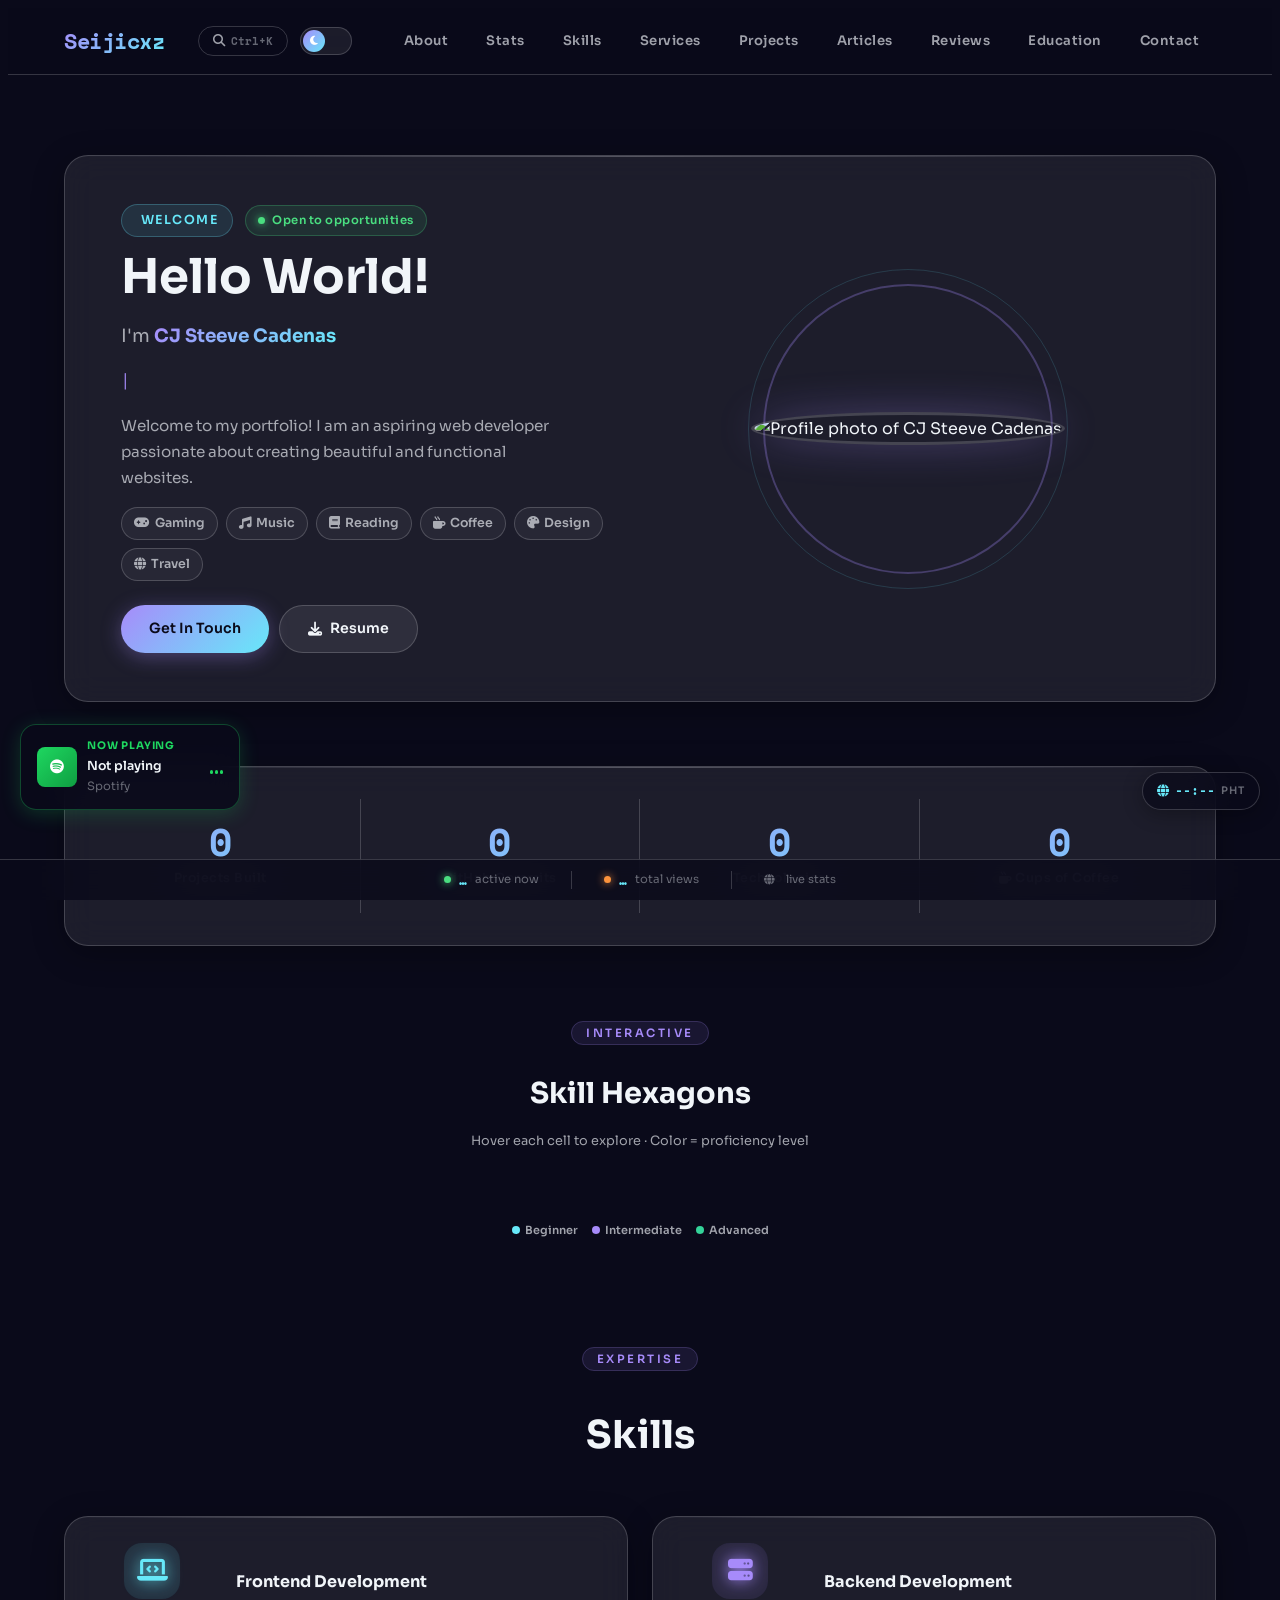
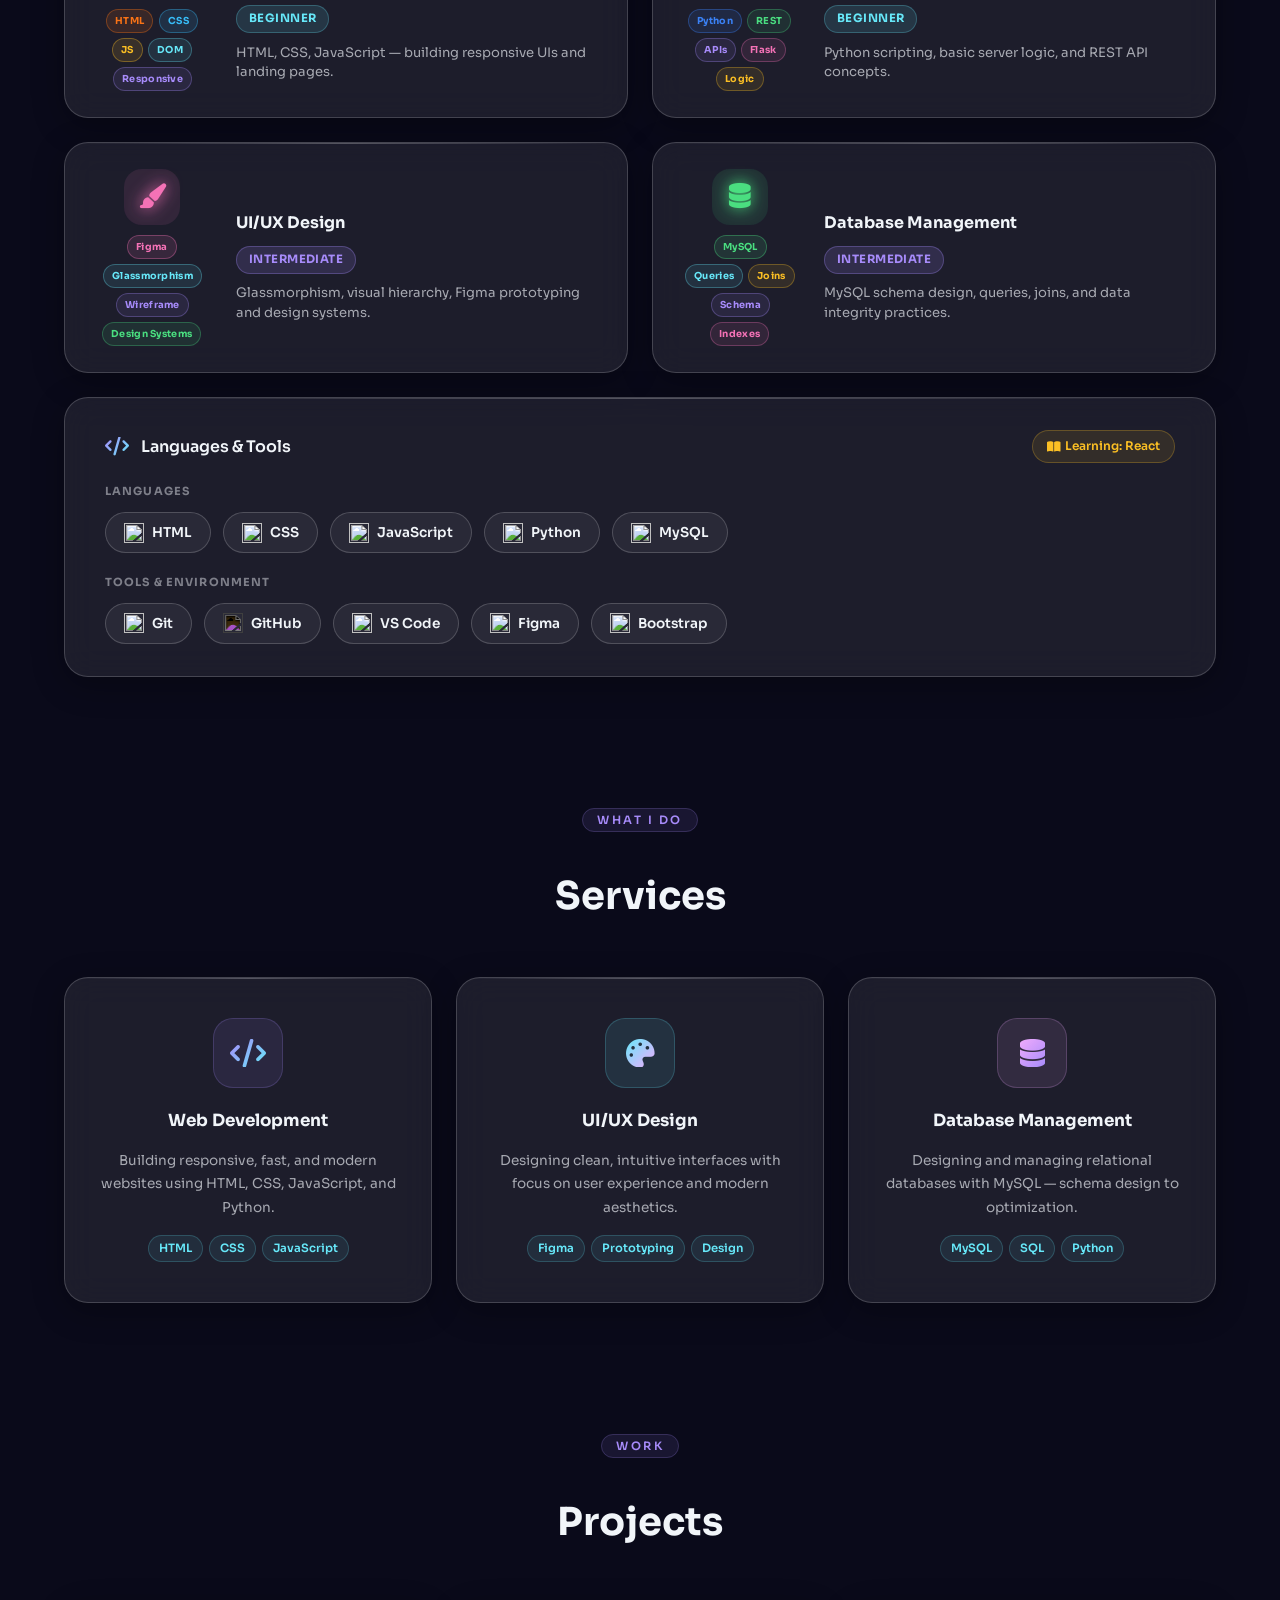
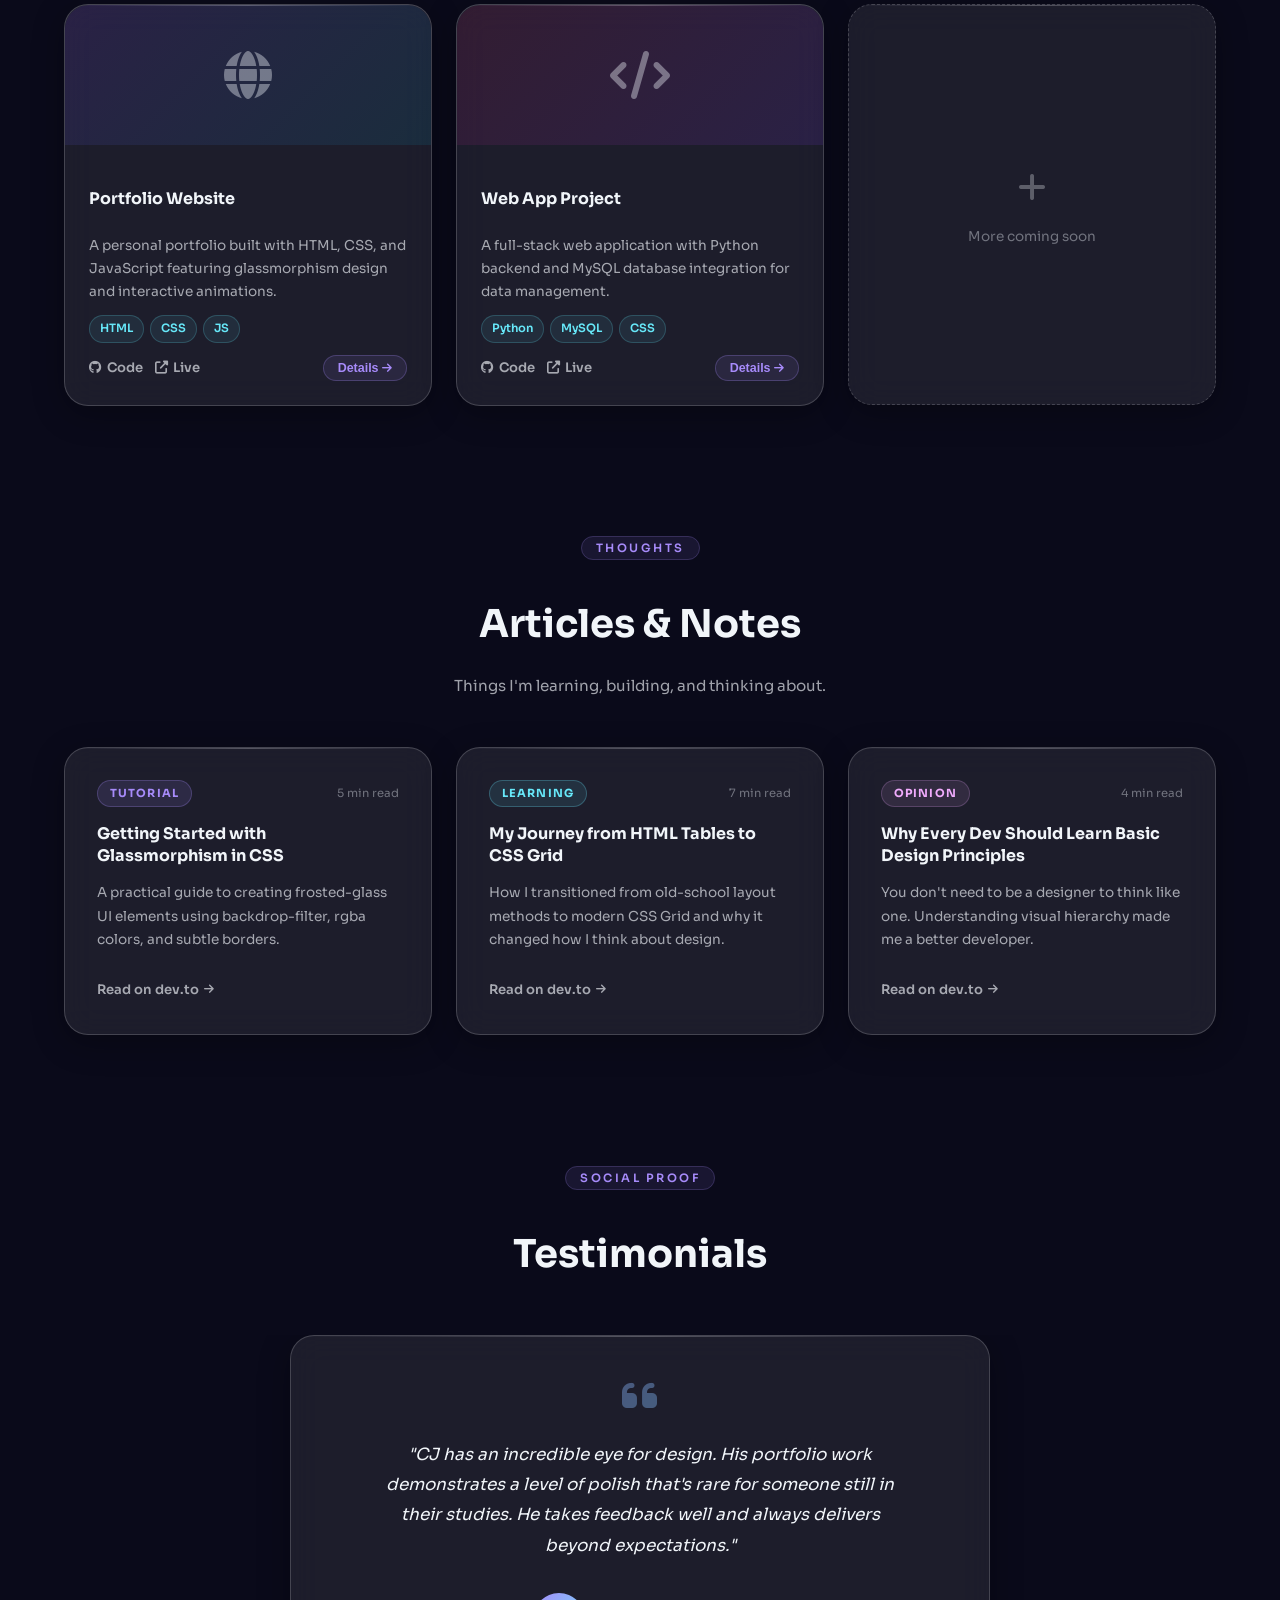
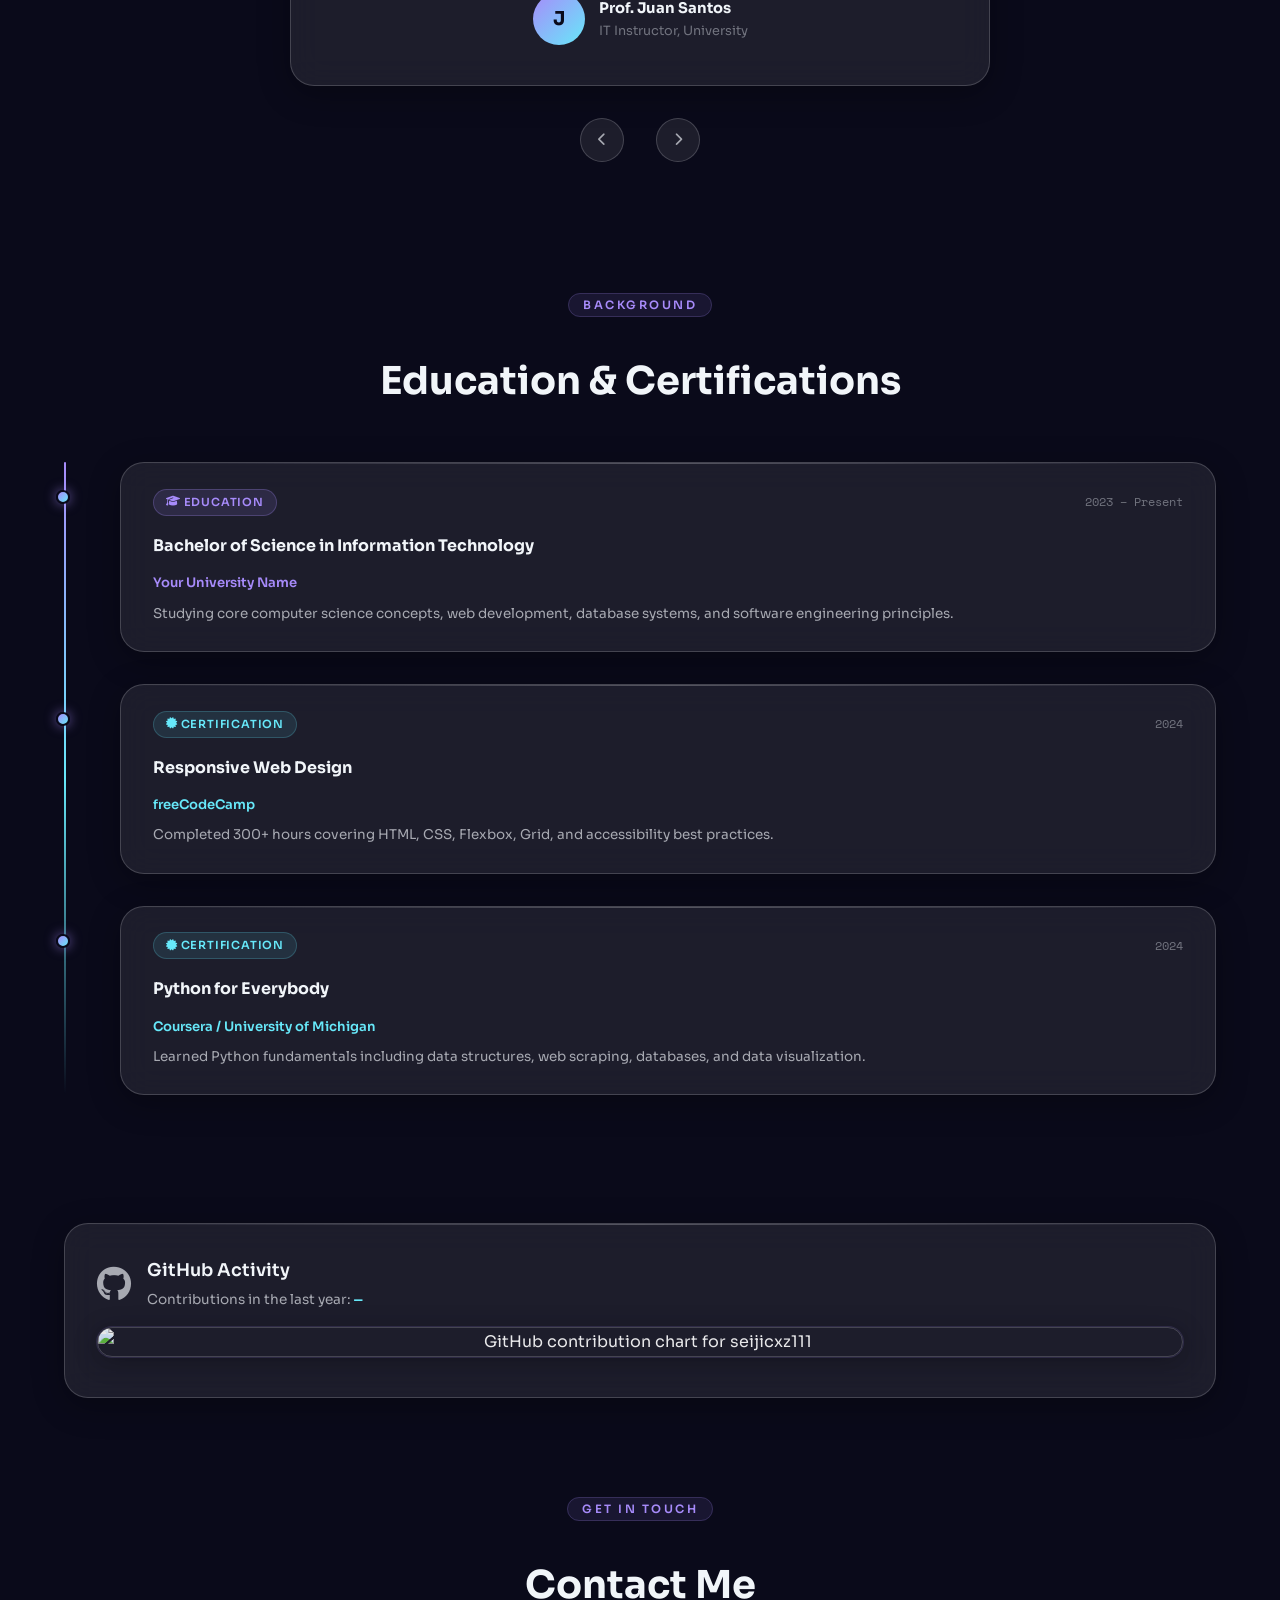
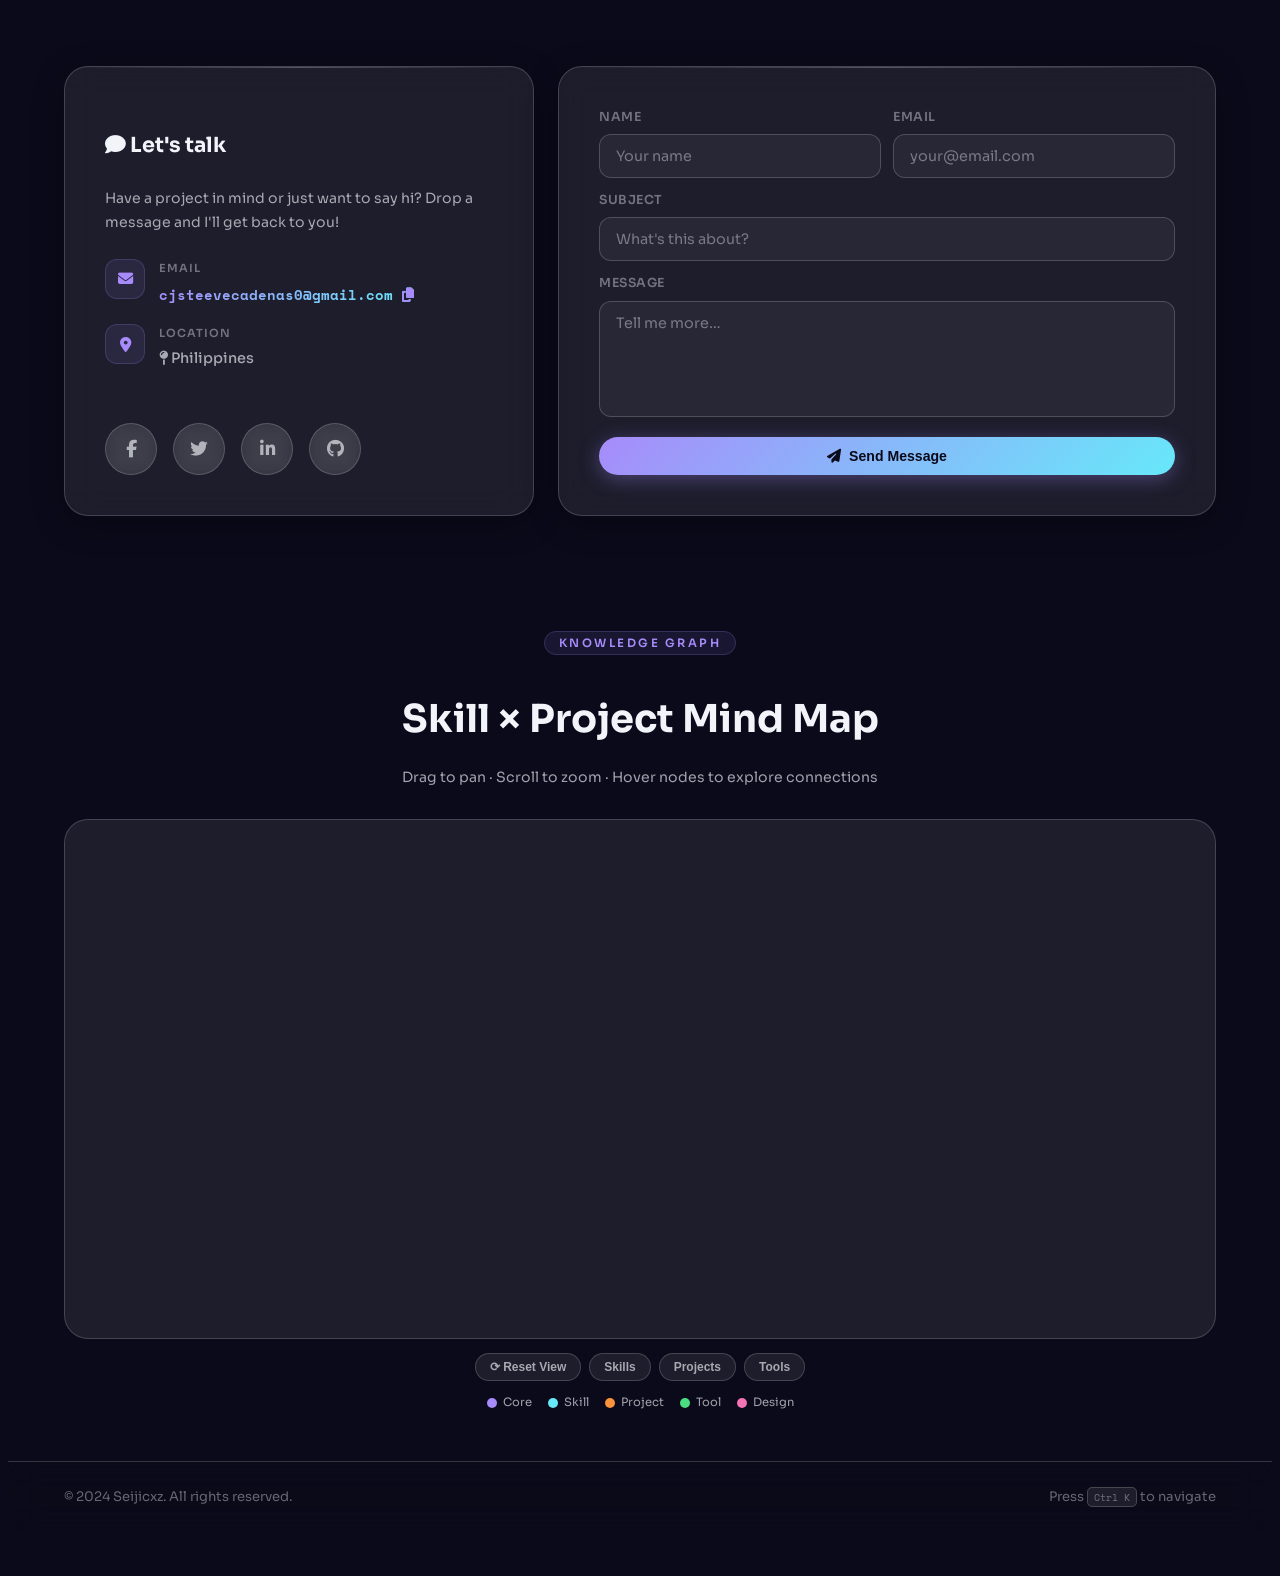
==== commit da78165c: "afdfs" ====
--- a/portf-main/portf-main/index.html
+++ b/portf-main/portf-main/index.html
@@ -165,8 +165,7 @@
     @keyframes avail-pulse { 0%,100%{transform:scale(1);opacity:1}50%{transform:scale(1.4);opacity:.6} }
 
     /* ── Radial skill rings ── */
-    .radial-bg { fill:none; stroke:rgba(255,255,255,0.07); stroke-width:8; }
-    .radial-fill { fill:none; stroke-width:8; stroke-linecap:round; stroke:url(#skillGrad); transition:stroke-dasharray 1.4s cubic-bezier(.4,0,.2,1); }
+
 
     /* ── Tilt ── */
     .tilt-card { transform-style:preserve-3d; will-change:transform; }
@@ -337,6 +336,50 @@
     .mm-ctrl-btn { padding:6px 14px; border-radius:50px; background:var(--glass-bg); border:1px solid var(--glass-border); color:var(--text-secondary); font-size:.75rem; font-weight:600; cursor:pointer; transition:all .2s; }
     .mm-ctrl-btn:hover { color:var(--accent-1); border-color:rgba(167,139,250,.4); background:rgba(167,139,250,.08); }
 
+    /* ── Skill Tag Cloud ── */
+    .skill-icon-wrap {
+      flex-shrink: 0;
+      width: 110px;
+      display: flex;
+      flex-direction: column;
+      align-items: center;
+      justify-content: center;
+      gap: 10px;
+    }
+    .skill-icon-glow {
+      width: 56px; height: 56px;
+      border-radius: 18px;
+      display: flex; align-items: center; justify-content: center;
+      font-size: 1.55rem;
+      position: relative;
+      transition: transform .35s cubic-bezier(.34,1.56,.64,1);
+    }
+    .skill-icon-glow::after {
+      content: '';
+      position: absolute; inset: -4px;
+      border-radius: 22px;
+      opacity: 0;
+      transition: opacity .4s;
+      filter: blur(12px);
+    }
+    .glass-card:hover .skill-icon-glow { transform: scale(1.12) translateY(-2px); }
+    .glass-card:hover .skill-icon-glow::after { opacity: 1; }
+    .skill-tags { display: flex; flex-wrap: wrap; gap: 5px; justify-content: center; }
+    .skill-tag {
+      font-size: .6rem; font-weight: 700;
+      padding: 3px 8px; border-radius: 50px;
+      border: 1px solid; letter-spacing: .3px;
+      opacity: 0; transform: translateY(6px) scale(.92);
+      animation: tag-pop .35s cubic-bezier(.34,1.56,.64,1) forwards;
+      cursor: default;
+      transition: filter .2s, transform .2s;
+    }
+    .skill-tag:hover { filter: brightness(1.35); transform: translateY(-1px) scale(1.06) !important; }
+    @keyframes tag-pop {
+      to { opacity: 1; transform: translateY(0) scale(1); }
+    }
+    /* stagger delays handled inline */
+
     /* ── Hex Skill Grid ── */
     #hex-skills { padding:2.5rem 0; }
     .hex-grid-wrap { display:flex; flex-direction:column; gap:0; align-items:center; }
@@ -625,16 +668,13 @@
       <div class="glass-card tilt-card" style="padding:1.6rem 2rem;" data-aos="fade-right" data-aos-delay="100">
         <div class="shine-effect"></div>
         <div style="display:flex;align-items:center;gap:1.8rem;">
-          <div style="position:relative;flex-shrink:0;width:110px;height:110px;">
-            <svg style="width:100%;height:100%;transform:rotate(-90deg);" viewBox="0 0 100 100" aria-hidden="true">
-              <circle class="radial-bg" cx="50" cy="50" r="42"/>
-              <circle class="radial-fill" cx="50" cy="50" r="42" data-pct="40" stroke-dasharray="0 264"/>
-            </svg>
-            <div style="position:absolute;inset:0;display:flex;flex-direction:column;align-items:center;justify-content:center;gap:2px;">
-              <i class="fas fa-laptop-code grad-text" style="font-size:1.4rem;" aria-hidden="true"></i>
-              <span class="radial-pct grad-text" style="font-size:.78rem;font-weight:700;font-family:'Space Mono',monospace;">0%</span>
+          <div class="skill-icon-wrap">
+              <div class="skill-icon-glow" style="background:rgba(103,232,249,0.1);">
+                <i class="fas fa-laptop-code" style="color:#67e8f9;filter:drop-shadow(0 0 8px #67e8f9);" aria-hidden="true"></i>
+                <style>.skill-icon-glow::after{background:#67e8f9;}</style>
+              </div>
+              <div class="skill-tags"><span class="skill-tag" style="color:#f97316;background:rgba(249,115,22,.12);border-color:rgba(249,115,22,.35);animation-delay:0.08s;">HTML</span><span class="skill-tag" style="color:#38bdf8;background:rgba(56,189,248,.12);border-color:rgba(56,189,248,.35);animation-delay:0.15s;">CSS</span><span class="skill-tag" style="color:#fbbf24;background:rgba(251,191,36,.12);border-color:rgba(251,191,36,.35);animation-delay:0.22s;">JS</span><span class="skill-tag" style="color:#67e8f9;background:rgba(103,232,249,.1);border-color:rgba(103,232,249,.3);animation-delay:0.29s;">DOM</span><span class="skill-tag" style="color:#a78bfa;background:rgba(167,139,250,.1);border-color:rgba(167,139,250,.3);animation-delay:0.36s;">Responsive</span></div>
             </div>
-          </div>
           <div style="flex:1;">
             <h3 style="font-size:1rem;font-weight:700;margin-bottom:.5rem;color:var(--text-primary);">Frontend Development</h3>
             <span style="display:inline-block;padding:3px 12px;border-radius:50px;font-size:.72rem;font-weight:700;letter-spacing:.04em;text-transform:uppercase;margin-bottom:.6rem;background:rgba(103,232,249,0.12);color:#67e8f9;border:1px solid rgba(103,232,249,0.25);">Beginner</span>
@@ -646,16 +686,13 @@
       <div class="glass-card tilt-card" style="padding:1.6rem 2rem;" data-aos="fade-left" data-aos-delay="150">
         <div class="shine-effect"></div>
         <div style="display:flex;align-items:center;gap:1.8rem;">
-          <div style="position:relative;flex-shrink:0;width:110px;height:110px;">
-            <svg style="width:100%;height:100%;transform:rotate(-90deg);" viewBox="0 0 100 100" aria-hidden="true">
-              <circle class="radial-bg" cx="50" cy="50" r="42"/>
-              <circle class="radial-fill" cx="50" cy="50" r="42" data-pct="35" stroke-dasharray="0 264"/>
-            </svg>
-            <div style="position:absolute;inset:0;display:flex;flex-direction:column;align-items:center;justify-content:center;gap:2px;">
-              <i class="fas fa-server grad-text" style="font-size:1.4rem;" aria-hidden="true"></i>
-              <span class="radial-pct grad-text" style="font-size:.78rem;font-weight:700;font-family:'Space Mono',monospace;">0%</span>
+          <div class="skill-icon-wrap">
+              <div class="skill-icon-glow" style="background:rgba(167,139,250,0.1);">
+                <i class="fas fa-server" style="color:#a78bfa;filter:drop-shadow(0 0 8px #a78bfa);" aria-hidden="true"></i>
+                <style>.skill-icon-glow::after{background:#a78bfa;}</style>
+              </div>
+              <div class="skill-tags"><span class="skill-tag" style="color:#3b82f6;background:rgba(59,130,246,.12);border-color:rgba(59,130,246,.35);animation-delay:0.08s;">Python</span><span class="skill-tag" style="color:#4ade80;background:rgba(74,222,128,.1);border-color:rgba(74,222,128,.3);animation-delay:0.15s;">REST</span><span class="skill-tag" style="color:#a78bfa;background:rgba(167,139,250,.1);border-color:rgba(167,139,250,.3);animation-delay:0.22s;">APIs</span><span class="skill-tag" style="color:#f472b6;background:rgba(244,114,182,.1);border-color:rgba(244,114,182,.3);animation-delay:0.29s;">Flask</span><span class="skill-tag" style="color:#fbbf24;background:rgba(251,191,36,.1);border-color:rgba(251,191,36,.3);animation-delay:0.36s;">Logic</span></div>
             </div>
-          </div>
           <div style="flex:1;">
             <h3 style="font-size:1rem;font-weight:700;margin-bottom:.5rem;">Backend Development</h3>
             <span style="display:inline-block;padding:3px 12px;border-radius:50px;font-size:.72rem;font-weight:700;letter-spacing:.04em;text-transform:uppercase;margin-bottom:.6rem;background:rgba(103,232,249,0.12);color:#67e8f9;border:1px solid rgba(103,232,249,0.25);">Beginner</span>
@@ -667,16 +704,13 @@
       <div class="glass-card tilt-card" style="padding:1.6rem 2rem;" data-aos="fade-right" data-aos-delay="200">
         <div class="shine-effect"></div>
         <div style="display:flex;align-items:center;gap:1.8rem;">
-          <div style="position:relative;flex-shrink:0;width:110px;height:110px;">
-            <svg style="width:100%;height:100%;transform:rotate(-90deg);" viewBox="0 0 100 100" aria-hidden="true">
-              <circle class="radial-bg" cx="50" cy="50" r="42"/>
-              <circle class="radial-fill" cx="50" cy="50" r="42" data-pct="60" stroke-dasharray="0 264"/>
-            </svg>
-            <div style="position:absolute;inset:0;display:flex;flex-direction:column;align-items:center;justify-content:center;gap:2px;">
-              <i class="fas fa-paint-brush grad-text" style="font-size:1.4rem;" aria-hidden="true"></i>
-              <span class="radial-pct grad-text" style="font-size:.78rem;font-weight:700;font-family:'Space Mono',monospace;">0%</span>
+          <div class="skill-icon-wrap">
+              <div class="skill-icon-glow" style="background:rgba(244,114,182,0.1);">
+                <i class="fas fa-paint-brush" style="color:#f472b6;filter:drop-shadow(0 0 8px #f472b6);" aria-hidden="true"></i>
+                <style>.skill-icon-glow::after{background:#f472b6;}</style>
+              </div>
+              <div class="skill-tags"><span class="skill-tag" style="color:#f472b6;background:rgba(244,114,182,.12);border-color:rgba(244,114,182,.35);animation-delay:0.08s;">Figma</span><span class="skill-tag" style="color:#67e8f9;background:rgba(103,232,249,.1);border-color:rgba(103,232,249,.3);animation-delay:0.15s;">Glassmorphism</span><span class="skill-tag" style="color:#a78bfa;background:rgba(167,139,250,.1);border-color:rgba(167,139,250,.3);animation-delay:0.22s;">Wireframe</span><span class="skill-tag" style="color:#4ade80;background:rgba(74,222,128,.1);border-color:rgba(74,222,128,.3);animation-delay:0.29s;">Design Systems</span></div>
             </div>
-          </div>
           <div style="flex:1;">
             <h3 style="font-size:1rem;font-weight:700;margin-bottom:.5rem;">UI/UX Design</h3>
             <span style="display:inline-block;padding:3px 12px;border-radius:50px;font-size:.72rem;font-weight:700;letter-spacing:.04em;text-transform:uppercase;margin-bottom:.6rem;background:rgba(167,139,250,0.15);color:#a78bfa;border:1px solid rgba(167,139,250,0.3);">Intermediate</span>
@@ -688,16 +722,13 @@
       <div class="glass-card tilt-card" style="padding:1.6rem 2rem;" data-aos="fade-left" data-aos-delay="250">
         <div class="shine-effect"></div>
         <div style="display:flex;align-items:center;gap:1.8rem;">
-          <div style="position:relative;flex-shrink:0;width:110px;height:110px;">
-            <svg style="width:100%;height:100%;transform:rotate(-90deg);" viewBox="0 0 100 100" aria-hidden="true">
-              <circle class="radial-bg" cx="50" cy="50" r="42"/>
-              <circle class="radial-fill" cx="50" cy="50" r="42" data-pct="50" stroke-dasharray="0 264"/>
-            </svg>
-            <div style="position:absolute;inset:0;display:flex;flex-direction:column;align-items:center;justify-content:center;gap:2px;">
-              <i class="fas fa-database grad-text" style="font-size:1.4rem;" aria-hidden="true"></i>
-              <span class="radial-pct grad-text" style="font-size:.78rem;font-weight:700;font-family:'Space Mono',monospace;">0%</span>
+          <div class="skill-icon-wrap">
+              <div class="skill-icon-glow" style="background:rgba(74,222,128,0.1);">
+                <i class="fas fa-database" style="color:#4ade80;filter:drop-shadow(0 0 8px #4ade80);" aria-hidden="true"></i>
+                <style>.skill-icon-glow::after{background:#4ade80;}</style>
+              </div>
+              <div class="skill-tags"><span class="skill-tag" style="color:#4ade80;background:rgba(74,222,128,.12);border-color:rgba(74,222,128,.35);animation-delay:0.08s;">MySQL</span><span class="skill-tag" style="color:#67e8f9;background:rgba(103,232,249,.1);border-color:rgba(103,232,249,.3);animation-delay:0.15s;">Queries</span><span class="skill-tag" style="color:#fbbf24;background:rgba(251,191,36,.1);border-color:rgba(251,191,36,.3);animation-delay:0.22s;">Joins</span><span class="skill-tag" style="color:#a78bfa;background:rgba(167,139,250,.1);border-color:rgba(167,139,250,.3);animation-delay:0.29s;">Schema</span><span class="skill-tag" style="color:#f472b6;background:rgba(244,114,182,.1);border-color:rgba(244,114,182,.3);animation-delay:0.36s;">Indexes</span></div>
             </div>
-          </div>
           <div style="flex:1;">
             <h3 style="font-size:1rem;font-weight:700;margin-bottom:.5rem;">Database Management</h3>
             <span style="display:inline-block;padding:3px 12px;border-radius:50px;font-size:.72rem;font-weight:700;letter-spacing:.04em;text-transform:uppercase;margin-bottom:.6rem;background:rgba(167,139,250,0.15);color:#a78bfa;border:1px solid rgba(167,139,250,0.3);">Intermediate</span>
@@ -1440,24 +1471,7 @@
   if (statsVisible) animateStat(el);
 };
 
-// ─── Radial skill rings ───────────────────────────
-const radialObs = new IntersectionObserver(entries => {
-  entries.forEach(e => {
-    if (!e.isIntersecting) return;
-    document.querySelectorAll('.radial-fill').forEach(circle => {
-      const pct = parseFloat(circle.dataset.pct);
-      const circ = 2 * Math.PI * 42;
-      circle.style.strokeDasharray = (pct / 100 * circ) + ' ' + circ;
-      const pctEl = circle.closest('div').parentElement.querySelector('.radial-pct');
-      if (!pctEl) return;
-      let cur = 0; const step = pct / 60;
-      const t = setInterval(() => { cur = Math.min(cur + step, pct); pctEl.textContent = Math.round(cur) + '%'; if (cur >= pct) clearInterval(t); }, 20);
-    });
-    radialObs.disconnect();
-  });
-}, { threshold: 0.3 });
-const skillsSection = document.getElementById('skills');
-if (skillsSection) radialObs.observe(skillsSection);
+// Radial rings removed — replaced with tag clouds
 
 // ─── PHT Clock ────────────────────────────────────
 function updateClock() {
@@ -1867,14 +1881,7 @@
         // Slight delay then reveal
         requestAnimationFrame(() => {
           section.classList.add('revealed');
-          // Re-trigger skill radial rings if applicable
-          if (id === 'skills') {
-            document.querySelectorAll('.radial-fill').forEach(circle => {
-              const pct = parseFloat(circle.dataset.pct);
-              const circ = 2 * Math.PI * 42;
-              circle.style.strokeDasharray = (pct / 100 * circ) + ' ' + circ;
-            });
-          }
+
         });
       }, 520);
 
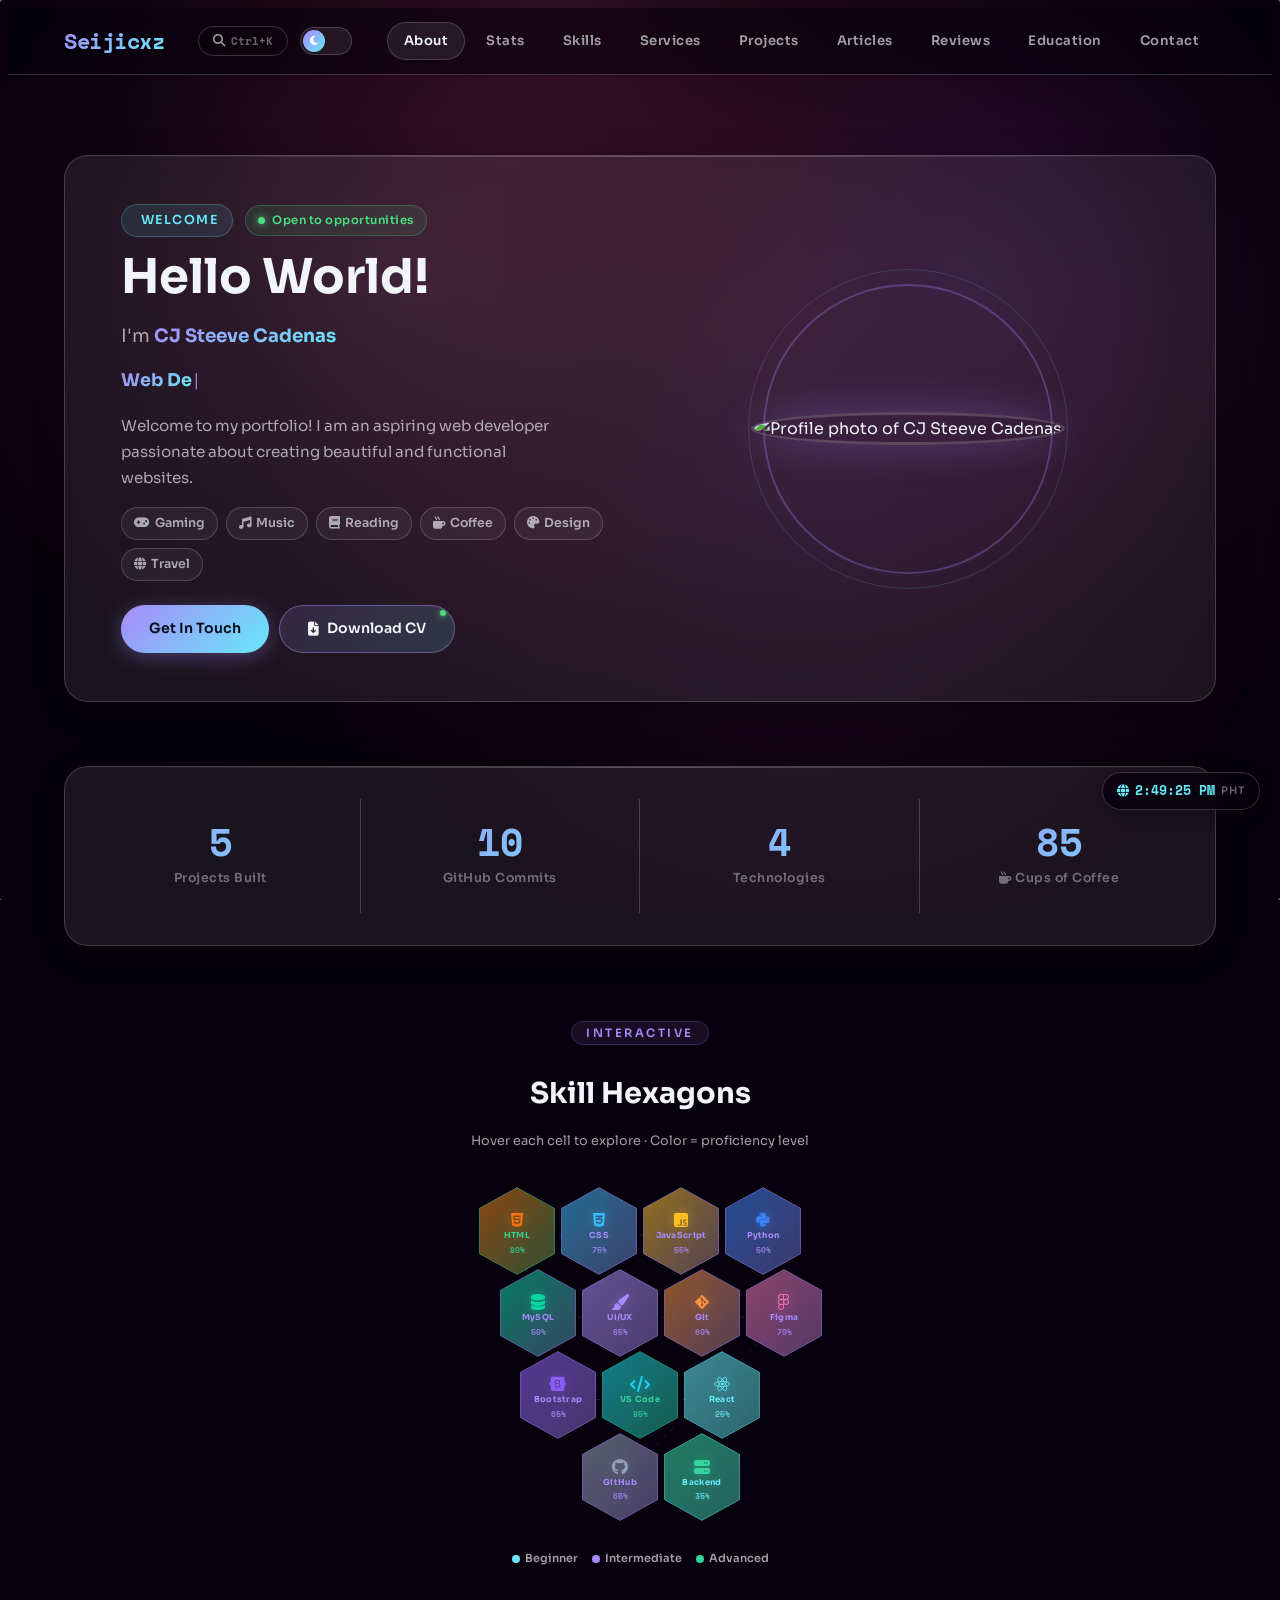
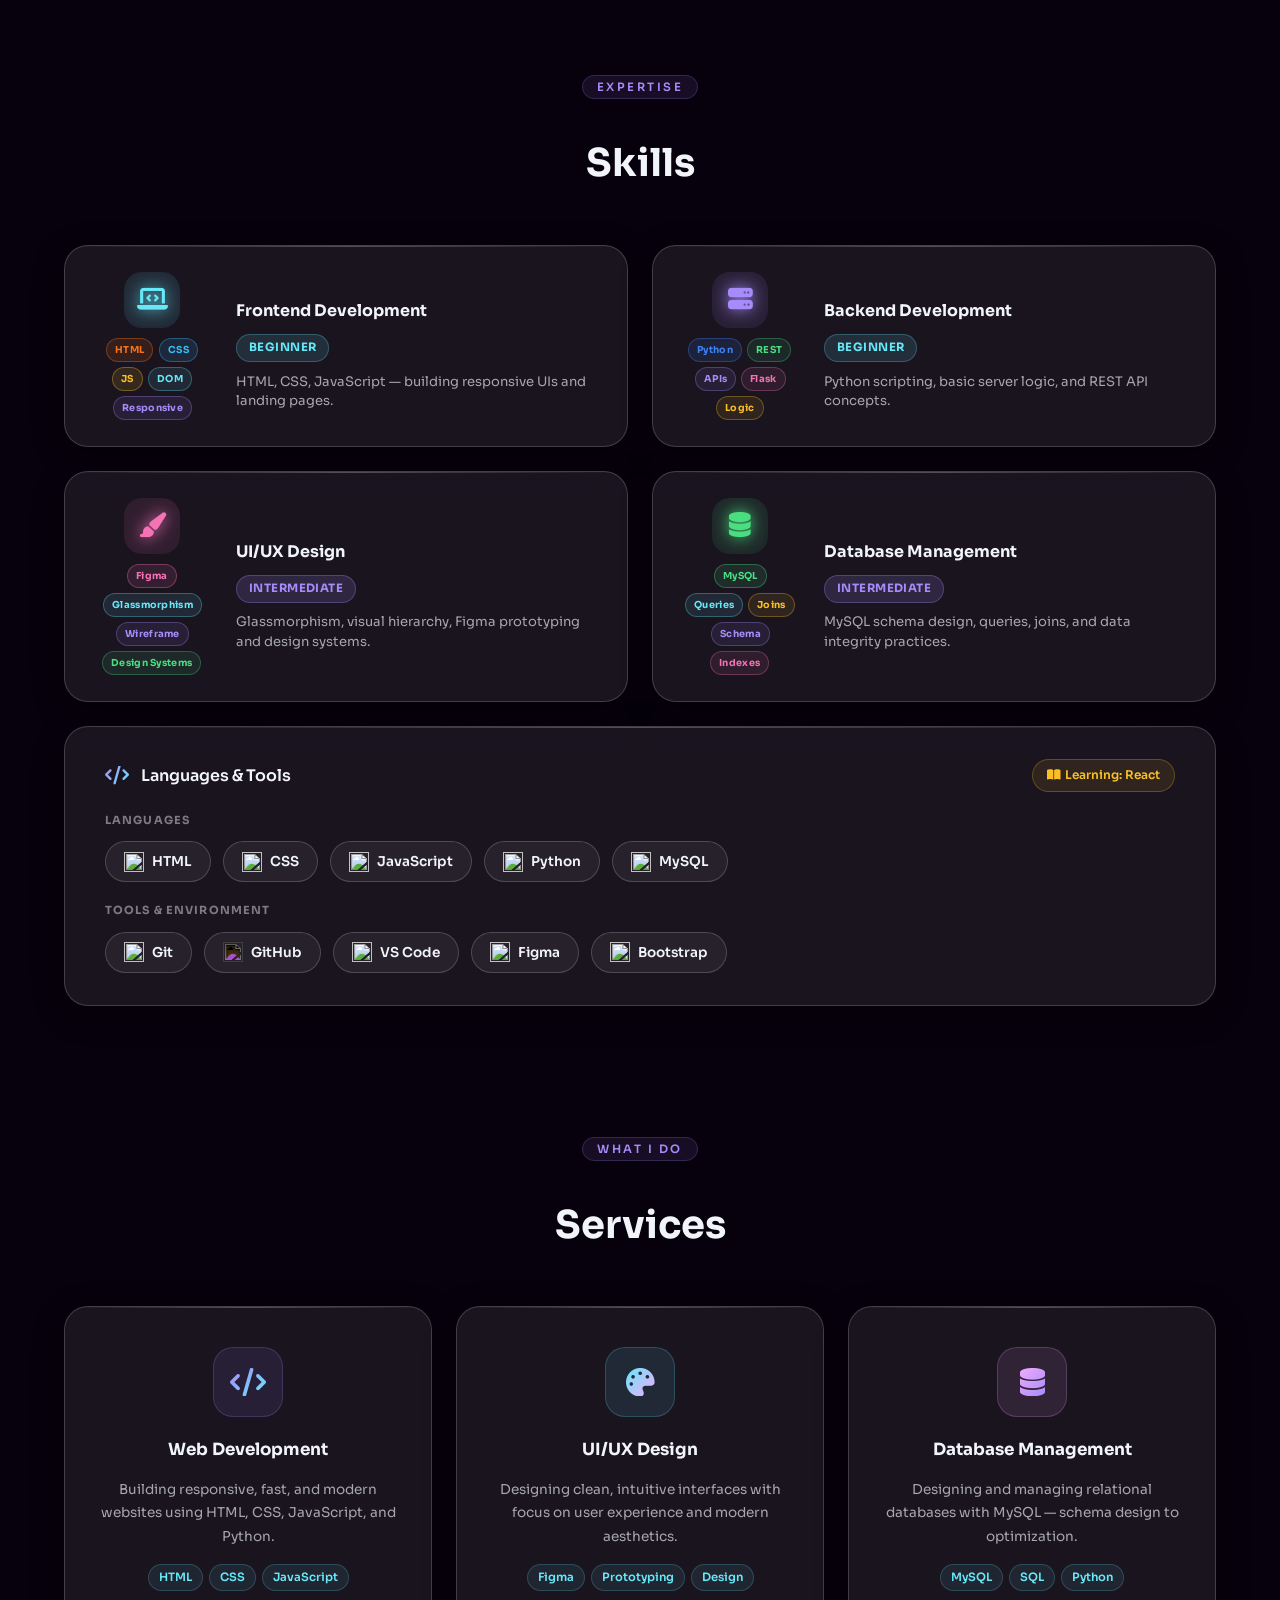
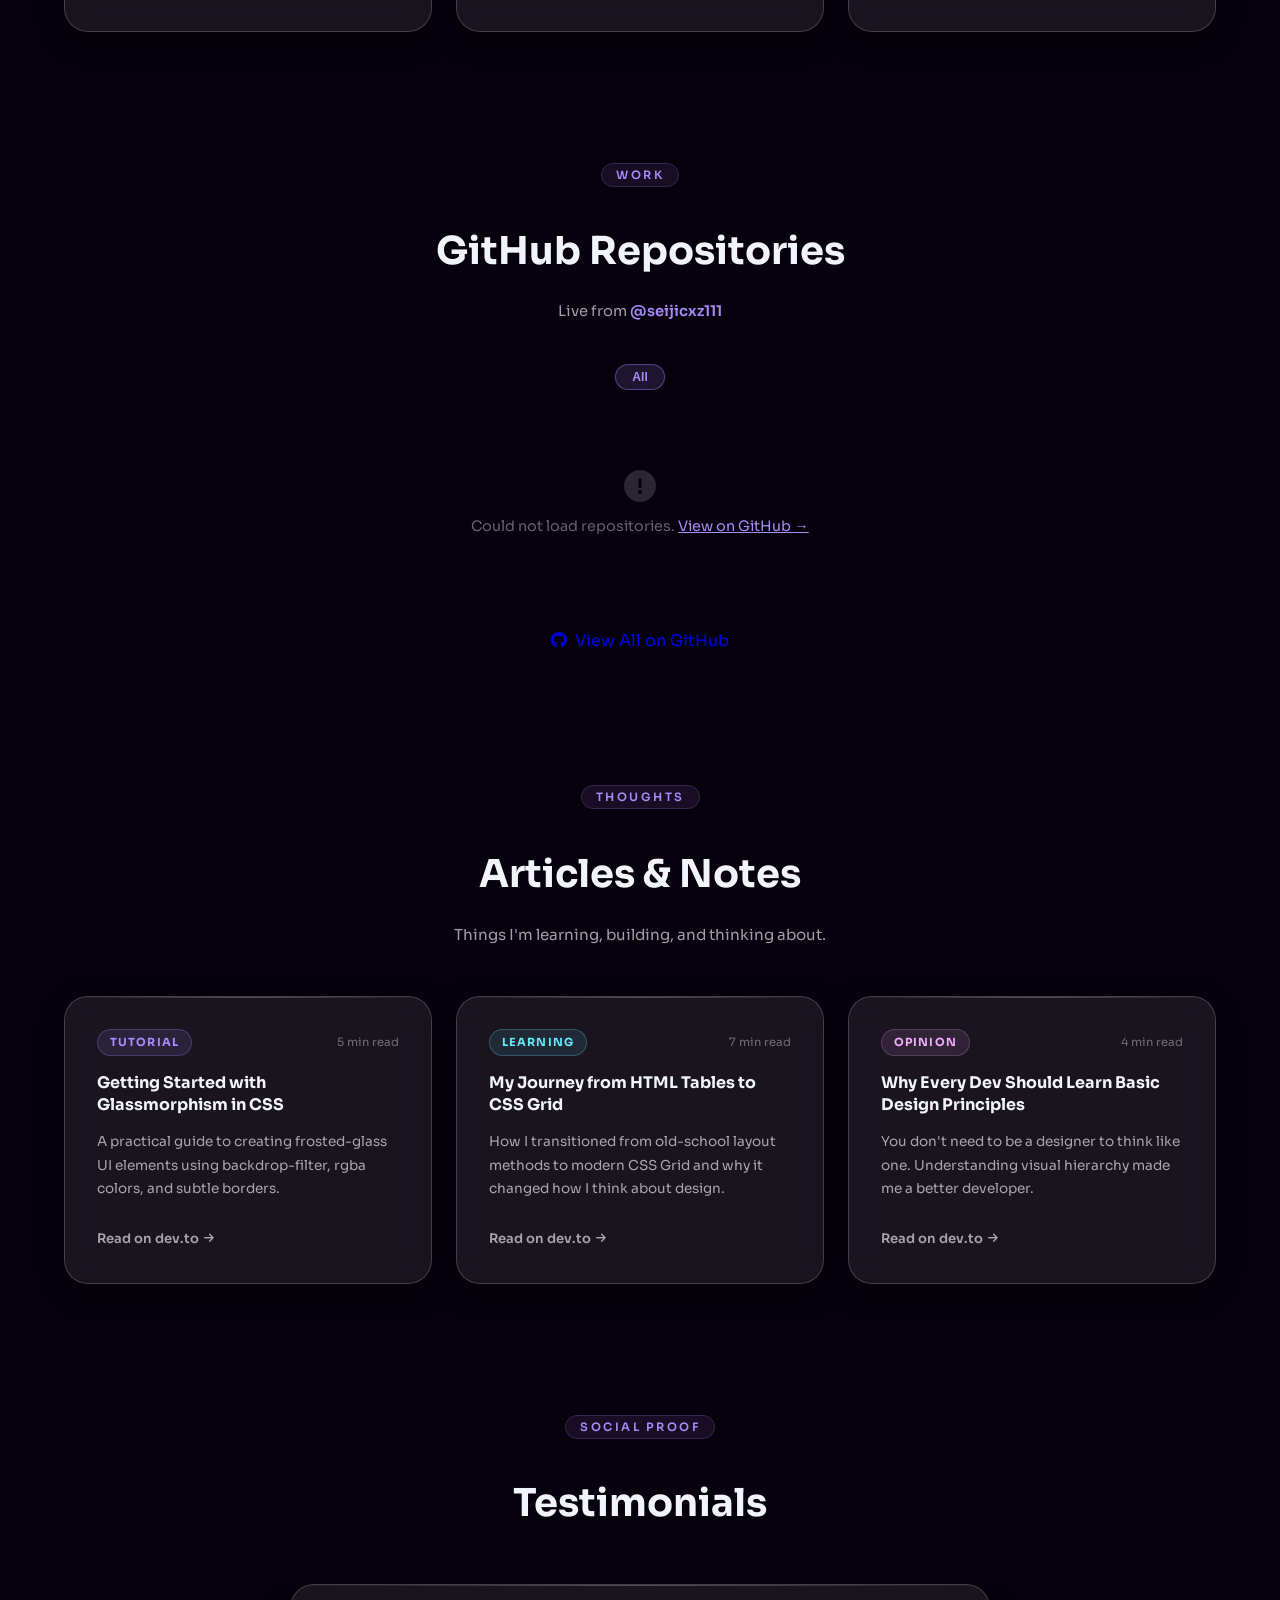
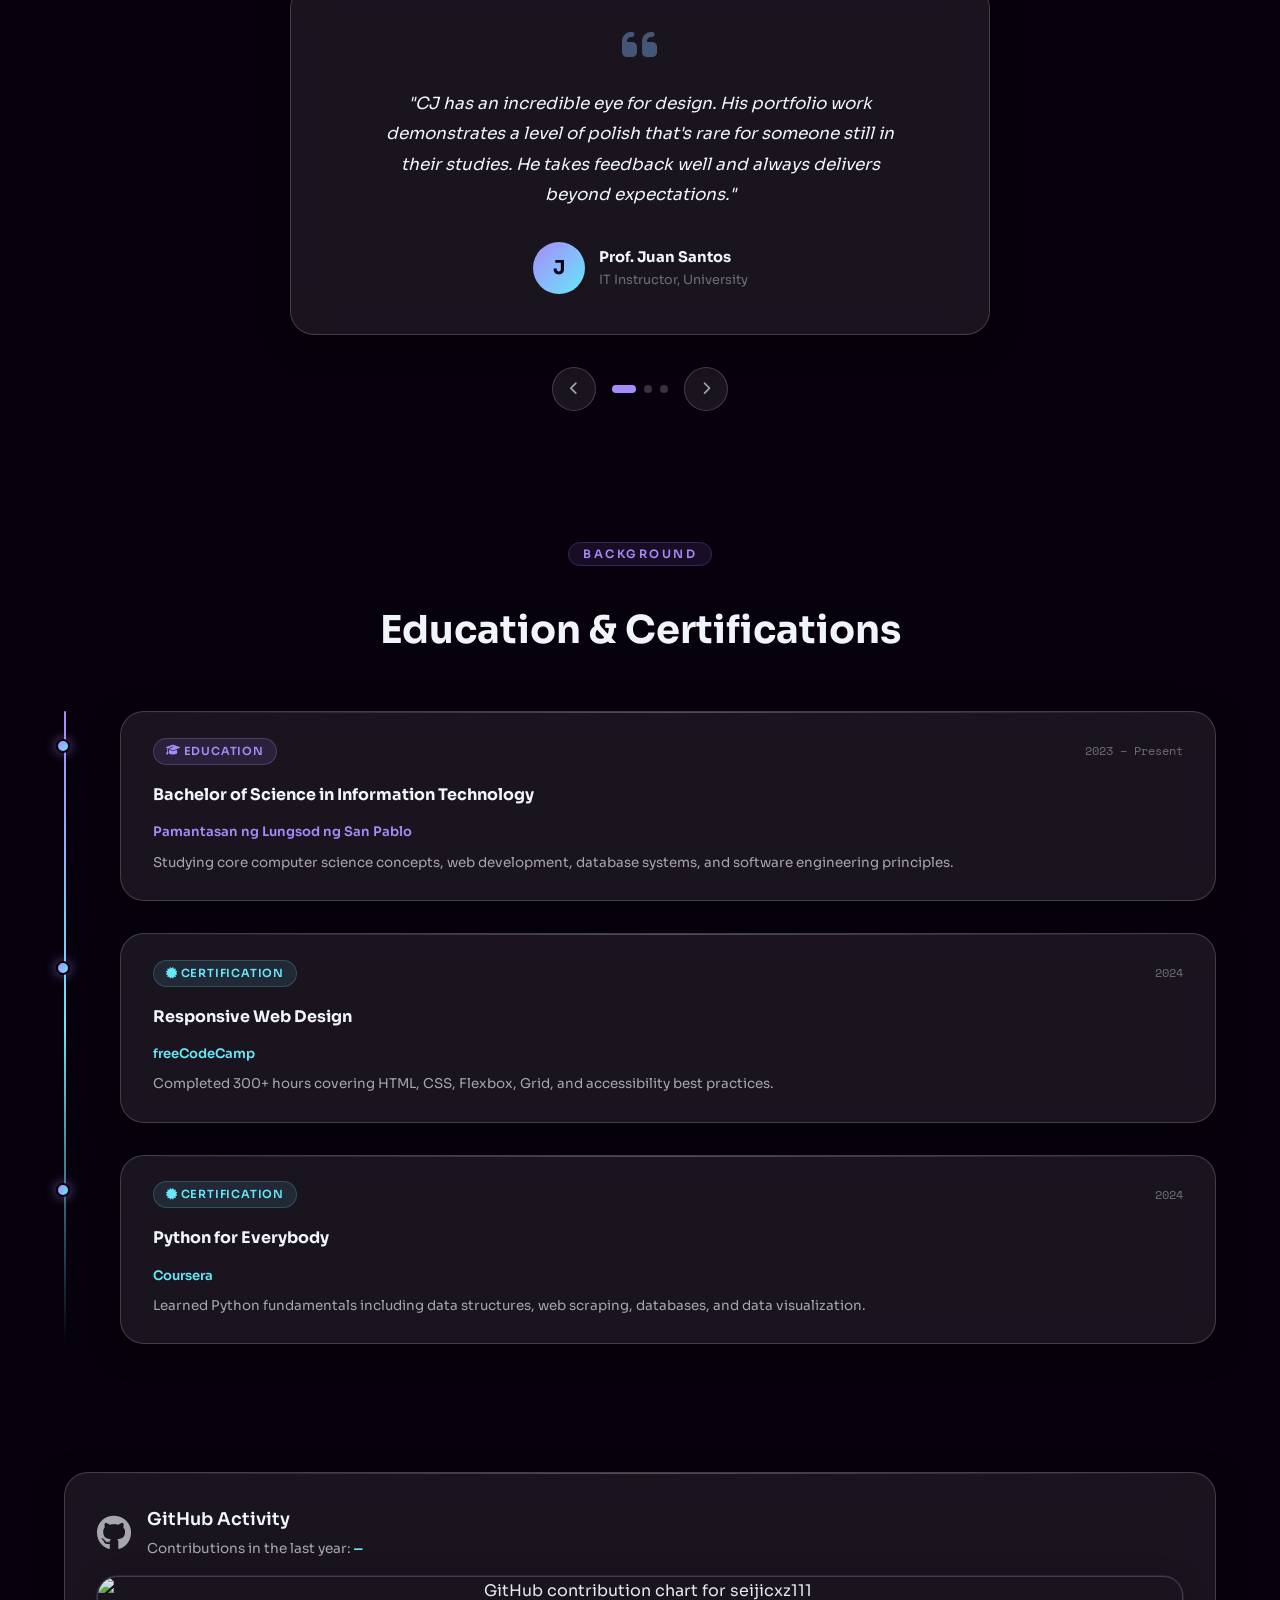
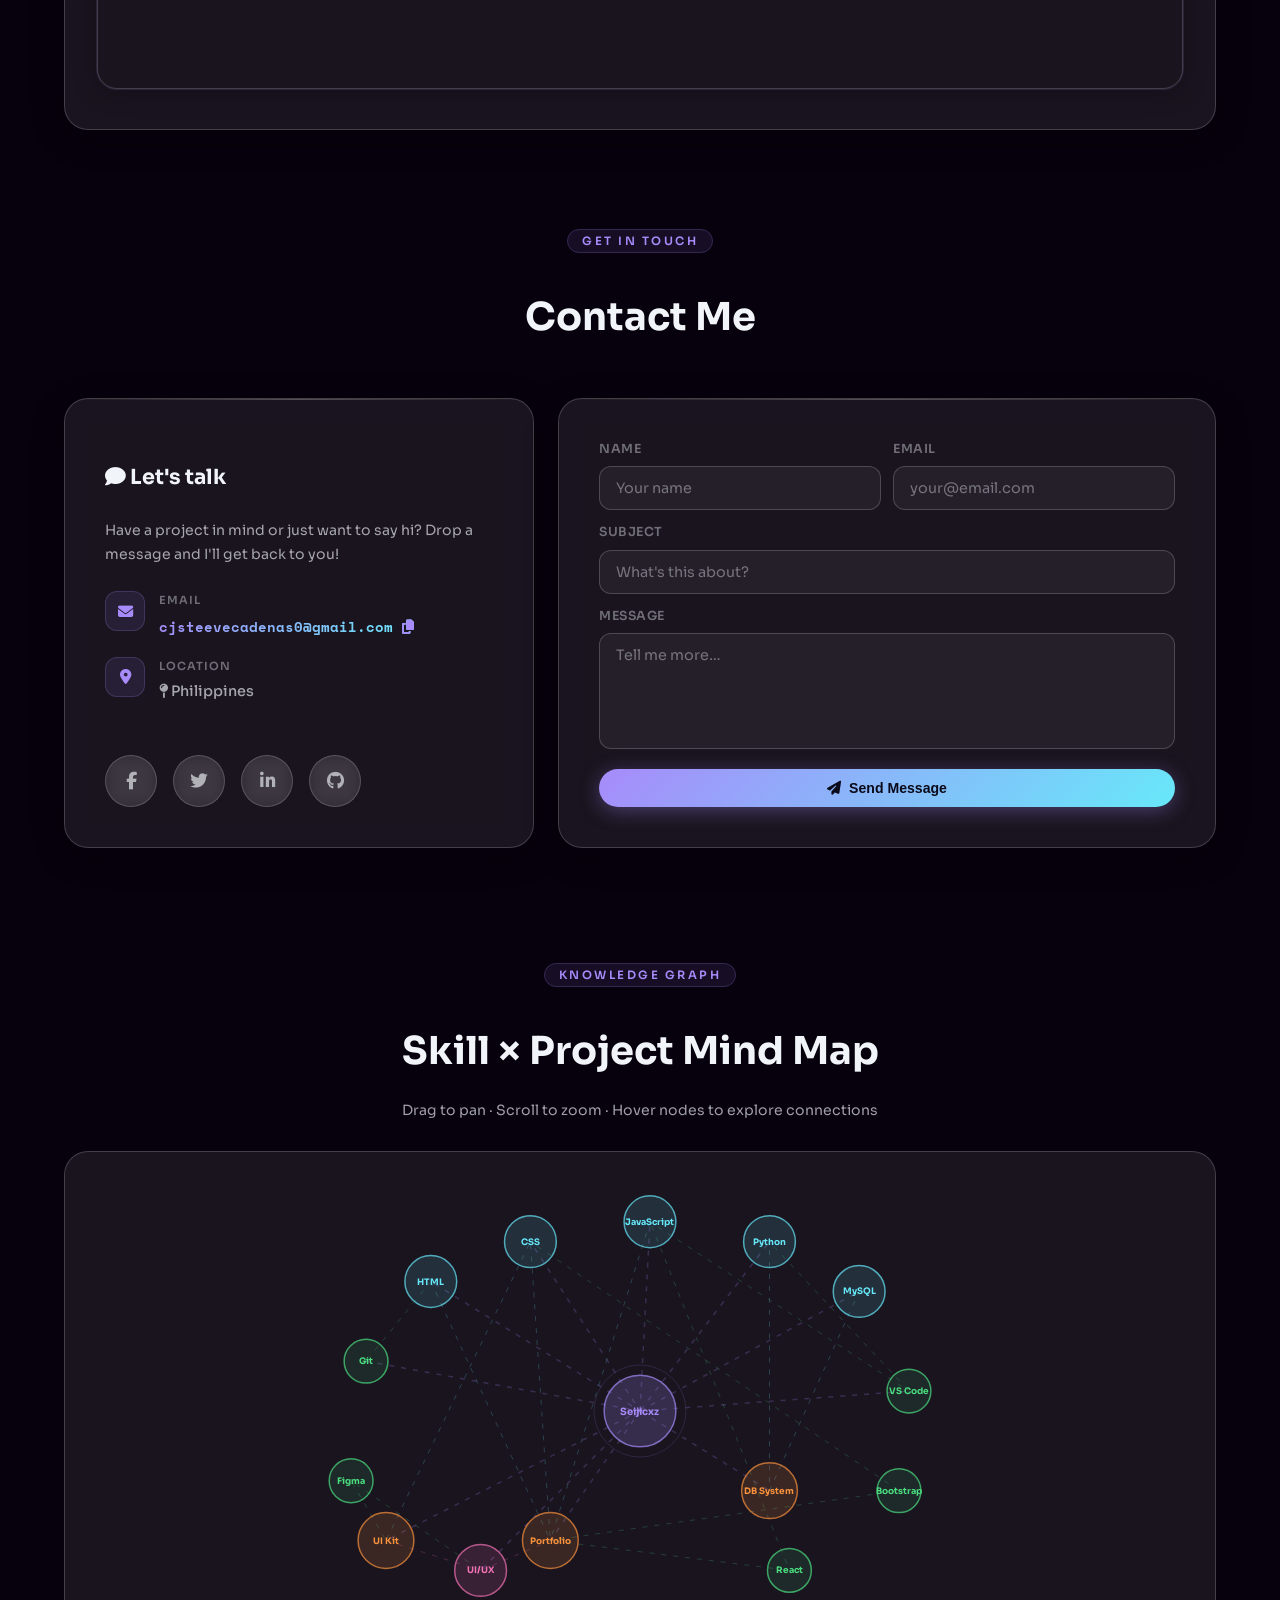
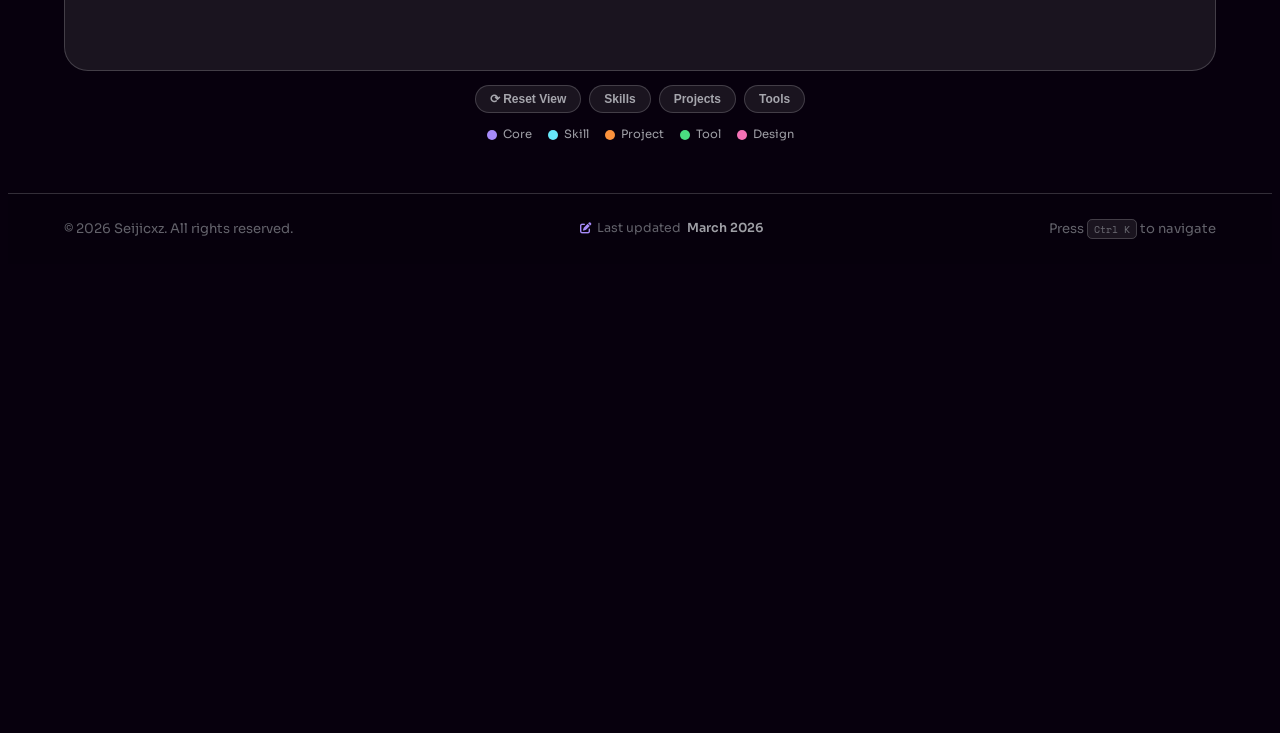
==== commit 1b3c4d22: "dfsdfs" ====
--- a/portf-main/portf-main/index.html
+++ b/portf-main/portf-main/index.html
@@ -6,6 +6,8 @@
   <title>Seijicxz — Portfolio</title>
   <meta name="description" content="CJ Steeve Cadenas — Aspiring Web Developer & UI Designer from the Philippines.">
   <link rel="icon" href="logo.png" type="image/x-icon">
+  <!-- Preload LCP hero image -->
+  <link rel="preload" as="image" href="https://64.media.tumblr.com/ff21b4f05bb79f16e0dceb7dfad75272/tumblr_mqtho3Fr0n1rgam01o1_1280.png">
 
   <!-- Tailwind CSS -->
   <script src="https://cdn.tailwindcss.com"></script>
@@ -18,7 +20,7 @@
             accent1: '#a78bfa',
             accent2: '#67e8f9',
             accent3: '#f0abfc',
-            'bg-base': '#0a0a1a',
+            'bg-base': '#07000d',
           },
           fontFamily: {
             main: ['Sora', 'sans-serif'],
@@ -57,22 +59,31 @@
     }
   </script>
 
-  <!-- Fonts & Icons -->
-  <link href="https://fonts.googleapis.com/css2?family=Sora:wght@300;400;600;700&family=Space+Mono:wght@400;700&display=swap" rel="stylesheet">
-  <link rel="stylesheet" href="https://cdnjs.cloudflare.com/ajax/libs/font-awesome/6.5.0/css/all.min.css">
-  <link href="https://cdnjs.cloudflare.com/ajax/libs/aos/2.3.4/aos.css" rel="stylesheet">
-
-  <!-- Three.js -->
-  <script src="https://cdnjs.cloudflare.com/ajax/libs/three.js/r128/three.min.js"></script>
+  <!-- Fonts (preconnect + async load with display=swap) -->
+  <link rel="preconnect" href="https://fonts.googleapis.com">
+  <link rel="preconnect" href="https://fonts.gstatic.com" crossorigin>
+  <link rel="preload" href="https://fonts.googleapis.com/css2?family=Sora:wght@400;600;700&family=Space+Mono:wght@400;700&display=swap" as="style" onload="this.onload=null;this.rel='stylesheet'">
+  <noscript><link href="https://fonts.googleapis.com/css2?family=Sora:wght@400;600;700&family=Space+Mono:wght@400;700&display=swap" rel="stylesheet"></noscript>
+
+  <!-- FontAwesome — async, non-blocking -->
+  <link rel="preload" href="https://cdnjs.cloudflare.com/ajax/libs/font-awesome/6.5.0/css/all.min.css" as="style" onload="this.onload=null;this.rel='stylesheet'">
+  <noscript><link rel="stylesheet" href="https://cdnjs.cloudflare.com/ajax/libs/font-awesome/6.5.0/css/all.min.css"></noscript>
+
+  <!-- AOS CSS — async -->
+  <link rel="preload" href="https://cdnjs.cloudflare.com/ajax/libs/aos/2.3.4/aos.css" as="style" onload="this.onload=null;this.rel='stylesheet'">
+  <noscript><link rel="stylesheet" href="https://cdnjs.cloudflare.com/ajax/libs/aos/2.3.4/aos.css"></noscript>
+
+  <!-- Three.js — deferred, never blocks first paint -->
+  <script defer src="https://cdnjs.cloudflare.com/ajax/libs/three.js/r128/three.min.js"></script>
 
   <style>
     /* ── CSS Variables ── */
     :root {
       --accent-1: #a78bfa; --accent-2: #67e8f9; --accent-3: #f0abfc;
       --text-primary: #f1f5f9; --text-secondary: rgba(241,245,249,0.65); --text-muted: rgba(241,245,249,0.4);
-      --bg-base: #0a0a1a; --glass-bg: rgba(255,255,255,0.08); --glass-border: rgba(255,255,255,0.18);
+      --bg-base: #07000d; --glass-bg: rgba(255,255,255,0.08); --glass-border: rgba(255,255,255,0.18);
       --glass-shadow: 0 8px 32px rgba(0,0,0,0.3); --glass-blur: blur(16px);
-      --nav-bg: rgba(10,10,26,0.55);
+      --nav-bg: rgba(7,0,13,0.65);
     }
     [data-theme="light"] {
       --accent-1:#7c3aed; --accent-2:#0891b2; --accent-3:#be185d;
@@ -129,8 +140,12 @@
     #back-to-top:hover { box-shadow:0 8px 30px rgba(167,139,250,0.6); transform:translateY(-3px); }
 
     /* ── PHT Clock ── */
-    #ph-clock { position:fixed; bottom:90px; right:20px; z-index:900; display:flex; align-items:center; gap:6px; background:rgba(10,10,26,0.75); backdrop-filter:blur(16px); border:1px solid var(--glass-border); border-radius:50px; padding:7px 14px; font-size:.78rem; font-weight:600; color:var(--text-secondary); box-shadow:0 4px 20px rgba(0,0,0,0.3); transition:all .3s; }
+    #ph-clock { position:fixed; bottom:90px; right:20px; z-index:900; display:flex; align-items:center; gap:6px; background:rgba(7,0,13,0.82); backdrop-filter:blur(16px); border:1px solid var(--glass-border); border-radius:50px; padding:7px 14px; font-size:.78rem; font-weight:600; color:var(--text-secondary); box-shadow:0 4px 20px rgba(0,0,0,0.3); transition:all .3s; }
     [data-theme="light"] #ph-clock { background:rgba(255,255,255,0.7); color:var(--text-primary); }
+    @media(max-width:600px) {
+      #ph-clock { bottom:70px; right:10px; padding:5px 10px; font-size:.68rem; gap:4px; }
+      #ph-clock .ph-label { display:none; }
+    }
 
     /* ── Toast ── */
     #toast { position:fixed; bottom:32px; left:50%; transform:translateX(-50%) translateY(80px); background:rgba(30,20,60,0.9); backdrop-filter:blur(16px); border:1px solid rgba(167,139,250,0.3); color:var(--text-primary); font-size:.88rem; font-weight:600; padding:12px 24px; border-radius:50px; box-shadow:0 8px 32px rgba(167,139,250,0.25); z-index:9999; opacity:0; transition:transform .4s cubic-bezier(.34,1.56,.64,1),opacity .4s; pointer-events:none; white-space:nowrap; }
@@ -140,7 +155,7 @@
     nav.glass-nav { background:var(--nav-bg); backdrop-filter:blur(20px); -webkit-backdrop-filter:blur(20px); border-bottom:1px solid var(--glass-border); transition:background .15s; }
     .nav-pill { font-size:.82rem; font-weight:600; letter-spacing:.5px; color:var(--text-secondary) !important; padding:7px 16px !important; border-radius:50px; border:1px solid transparent; transition:all .25s; text-decoration:none; }
     .nav-pill:hover, .nav-pill.active { color:var(--text-primary) !important; background:var(--glass-bg); border-color:var(--glass-border); }
-    .mobile-menu { background:rgba(10,10,26,0.9); backdrop-filter:blur(20px); border:1px solid var(--glass-border); border-radius:12px; }
+    .mobile-menu { background:rgba(7,0,13,0.93); backdrop-filter:blur(20px); border:1px solid var(--glass-border); border-radius:12px; }
     [data-theme="light"] .mobile-menu { background:rgba(240,244,255,0.95); }
 
     /* ── Toggle ── */
@@ -161,8 +176,8 @@
     @keyframes ring-pulse { 0%,100%{opacity:.6;transform:translate(-50%,-50%) scale(1)}50%{opacity:.2;transform:translate(-50%,-50%) scale(1.04)} }
 
     /* ── Avail badge ── */
-    .avail-dot { width:7px; height:7px; border-radius:50%; background:#4ade80; box-shadow:0 0 8px #4ade80; animation:avail-pulse 2s ease-in-out infinite; }
-    @keyframes avail-pulse { 0%,100%{transform:scale(1);opacity:1}50%{transform:scale(1.4);opacity:.6} }
+    .avail-dot { width:7px; height:7px; border-radius:50%; background:#4ade80; box-shadow:0 0 8px #4ade80; animation:avail-pulse 2s ease-in-out infinite; will-change:transform; }
+    @keyframes avail-pulse { 0%,100%{transform:scale(1)}50%{transform:scale(1.4)} }
 
     /* ── Radial skill rings ── */
 
@@ -213,22 +228,10 @@
     .social-glass:hover { background:rgba(167,139,250,0.15); border-color:rgba(167,139,250,0.4); color:var(--accent-1); transform:translateY(-4px); box-shadow:0 8px 24px rgba(167,139,250,0.3); }
 
     /* ── Footer ── */
-    .glass-footer { background:rgba(10,10,26,0.6); backdrop-filter:blur(16px); border-top:1px solid var(--glass-border); }
+    .glass-footer { background:rgba(7,0,13,0.65); backdrop-filter:blur(16px); border-top:1px solid var(--glass-border); }
     [data-theme="light"] .glass-footer { background:rgba(240,244,255,0.75); }
 
-    /* ── Spotify widget ── */
-    #spotify-widget { position:fixed; bottom:90px; left:20px; z-index:900; }
-    .spotify-card { background:rgba(10,10,26,0.85); backdrop-filter:blur(16px); border:1px solid rgba(30,215,96,0.3); border-radius:16px; padding:12px 16px; display:flex; align-items:center; gap:10px; min-width:220px; max-width:260px; box-shadow:0 4px 20px rgba(30,215,96,0.2); transition:all .3s; }
-    .spotify-card:hover { border-color:rgba(30,215,96,0.5); transform:translateY(-2px); }
-    [data-theme="light"] .spotify-card { background:rgba(255,255,255,0.85); }
-    .spotify-album { width:40px; height:40px; border-radius:8px; object-fit:cover; flex-shrink:0; }
-    .spotify-album-placeholder { width:40px; height:40px; border-radius:8px; background:linear-gradient(135deg,#1ed760,#0f9f42); display:flex; align-items:center; justify-content:center; font-size:.9rem; color:white; flex-shrink:0; }
-    .spotify-bars { display:flex; align-items:flex-end; gap:2px; height:14px; flex-shrink:0; }
-    .spotify-bar { width:3px; background:#1ed760; border-radius:2px; animation:spotify-bounce 1s ease-in-out infinite; }
-    .spotify-bar:nth-child(2) { animation-delay:.2s; }
-    .spotify-bar:nth-child(3) { animation-delay:.4s; }
-    @keyframes spotify-bounce { 0%,100%{height:4px}50%{height:14px} }
-    .spotify-not-playing .spotify-bar { animation:none; height:4px; }
+    
 
     /* ── Sections base z ── */
     section { position:relative; z-index:1; }
@@ -244,7 +247,7 @@
     /* ── Responsive nav mobile ── */
     @media(max-width:991px) {
       #nav-links { display:none; }
-      #nav-links.open { display:flex; flex-direction:column; position:absolute; top:100%; right:16px; background:rgba(10,10,26,0.95); backdrop-filter:blur(20px); border:1px solid var(--glass-border); border-radius:16px; padding:12px; z-index:200; }
+      #nav-links.open { display:flex; flex-direction:column; position:absolute; top:100%; right:16px; background:rgba(7,0,13,0.97); backdrop-filter:blur(20px); border:1px solid var(--glass-border); border-radius:16px; padding:12px; z-index:200; }
       [data-theme="light"] #nav-links.open { background:rgba(240,244,255,0.97); }
     }
     @media(min-width:992px) { #nav-toggle { display:none; } #nav-links { display:flex; } }
@@ -298,21 +301,6 @@
     .lazy-section.revealed { opacity:1; }
 
     /* ── Visitor Counter ── */
-    #visitor-bar {
-      position:fixed; bottom:0; left:0; right:0; z-index:800;
-      background:rgba(10,10,26,0.82); backdrop-filter:blur(18px);
-      border-top:1px solid var(--glass-border);
-      display:flex; align-items:center; justify-content:center; gap:32px;
-      padding:9px 20px; font-size:.78rem;
-    }
-    [data-theme="light"] #visitor-bar { background:rgba(240,244,255,0.88); }
-    .vbar-item { display:flex; align-items:center; gap:8px; color:var(--text-secondary); }
-    .vbar-dot  { width:7px; height:7px; border-radius:50%; background:#4ade80; box-shadow:0 0 8px #4ade80; animation:avail-pulse 2s ease-in-out infinite; flex-shrink:0; }
-    .vbar-dot.orange { background:#fb923c; box-shadow:0 0 8px #fb923c; }
-    .vbar-num  { font-family:'Space Mono',monospace; font-weight:700; color:var(--accent-2); font-size:.82rem; }
-    .vbar-label { font-size:.72rem; color:var(--text-muted); }
-    .vbar-sep   { width:1px; height:18px; background:var(--glass-border); }
-
     /* ── Mind Map ── */
     #mindmap-section { padding:3rem 0; }
     #mindmap-canvas-wrap {
@@ -354,16 +342,7 @@
       position: relative;
       transition: transform .35s cubic-bezier(.34,1.56,.64,1);
     }
-    .skill-icon-glow::after {
-      content: '';
-      position: absolute; inset: -4px;
-      border-radius: 22px;
-      opacity: 0;
-      transition: opacity .4s;
-      filter: blur(12px);
-    }
     .glass-card:hover .skill-icon-glow { transform: scale(1.12) translateY(-2px); }
-    .glass-card:hover .skill-icon-glow::after { opacity: 1; }
     .skill-tags { display: flex; flex-wrap: wrap; gap: 5px; justify-content: center; }
     .skill-tag {
       font-size: .6rem; font-weight: 700;
@@ -430,25 +409,10 @@
 <div id="ph-clock" title="Philippine Time">
   <i class="fas fa-globe" style="color:var(--accent-2)"></i>
   <span id="ph-time" style="font-family:'Space Mono',monospace;color:var(--accent-2);font-size:.8rem;">--:--</span>
-  <span style="font-size:.65rem;letter-spacing:1px;text-transform:uppercase;color:var(--text-muted);">PHT</span>
+  <span class="ph-label" style="font-size:.65rem;letter-spacing:1px;text-transform:uppercase;color:var(--text-muted);">PHT</span>
 </div>
 
-<!-- Spotify Widget -->
-<div id="spotify-widget">
-  <div class="spotify-card" id="spotify-card">
-    <div class="spotify-album-placeholder"><i class="fab fa-spotify"></i></div>
-    <div style="flex:1;min-width:0;">
-      <div style="font-size:.65rem;font-weight:700;text-transform:uppercase;letter-spacing:.08em;color:#1ed760;margin-bottom:2px;">Now Playing</div>
-      <div id="spotify-track" style="font-size:.78rem;font-weight:600;color:var(--text-primary);white-space:nowrap;overflow:hidden;text-overflow:ellipsis;">Not playing</div>
-      <div id="spotify-artist" style="font-size:.72rem;color:var(--text-muted);white-space:nowrap;overflow:hidden;text-overflow:ellipsis;">Spotify</div>
-    </div>
-    <div class="spotify-bars spotify-not-playing" id="spotify-bars">
-      <div class="spotify-bar"></div>
-      <div class="spotify-bar"></div>
-      <div class="spotify-bar"></div>
-    </div>
-  </div>
-</div>
+
 
 <!-- Back to top -->
 <button id="back-to-top" aria-label="Back to top"><i class="fas fa-chevron-up"></i></button>
@@ -575,13 +539,17 @@
           </div>
           <div style="display:flex;flex-wrap:wrap;gap:10px;">
             <a href="#contact" class="btn-primary">Get In Touch</a>
-            <a href="#" class="btn-secondary" download aria-label="Download Resume"><i class="fas fa-download" style="margin-right:8px;" aria-hidden="true"></i>Resume</a>
+            <a href="#" class="btn-secondary" download aria-label="Download Resume" style="background:linear-gradient(135deg,rgba(167,139,250,0.15),rgba(103,232,249,0.15));border-color:rgba(167,139,250,0.45);position:relative;overflow:hidden;">
+              <i class="fas fa-file-arrow-down" style="margin-right:8px;" aria-hidden="true"></i>Download CV
+              <span style="position:absolute;top:4px;right:8px;width:6px;height:6px;border-radius:50%;background:#4ade80;box-shadow:0 0 6px #4ade80;animation:avail-pulse 2s ease-in-out infinite;"></span>
+            </a>
           </div>
         </div>
         <div style="text-align:center;margin-top:0;">
           <div style="position:relative;display:inline-block;">
             <img src="https://64.media.tumblr.com/ff21b4f05bb79f16e0dceb7dfad75272/tumblr_mqtho3Fr0n1rgam01o1_1280.png"
                  alt="Profile photo of CJ Steeve Cadenas"
+                 width="260" height="260" loading="eager" decoding="async"
                  style="width:260px;height:260px;object-fit:cover;border-radius:50%;border:3px solid var(--glass-border);position:relative;z-index:2;box-shadow:0 0 40px rgba(167,139,250,0.3);">
             <div class="img-ring" aria-hidden="true"></div>
             <div class="img-ring-2" aria-hidden="true"></div>
@@ -665,13 +633,13 @@
 
     <div style="display:grid;grid-template-columns:1fr 1fr;gap:1.5rem;margin-bottom:1.5rem;" class="skills-grid">
       <!-- Skill Card 1 -->
-      <div class="glass-card tilt-card" style="padding:1.6rem 2rem;" data-aos="fade-right" data-aos-delay="100">
+      <div class="glass-card tilt-card" style="padding:1.6rem 2rem;--skill-color:#67e8f9;" data-skill-color data-aos="fade-right" data-aos-delay="100">
         <div class="shine-effect"></div>
         <div style="display:flex;align-items:center;gap:1.8rem;">
           <div class="skill-icon-wrap">
               <div class="skill-icon-glow" style="background:rgba(103,232,249,0.1);">
                 <i class="fas fa-laptop-code" style="color:#67e8f9;filter:drop-shadow(0 0 8px #67e8f9);" aria-hidden="true"></i>
-                <style>.skill-icon-glow::after{background:#67e8f9;}</style>
+                
               </div>
               <div class="skill-tags"><span class="skill-tag" style="color:#f97316;background:rgba(249,115,22,.12);border-color:rgba(249,115,22,.35);animation-delay:0.08s;">HTML</span><span class="skill-tag" style="color:#38bdf8;background:rgba(56,189,248,.12);border-color:rgba(56,189,248,.35);animation-delay:0.15s;">CSS</span><span class="skill-tag" style="color:#fbbf24;background:rgba(251,191,36,.12);border-color:rgba(251,191,36,.35);animation-delay:0.22s;">JS</span><span class="skill-tag" style="color:#67e8f9;background:rgba(103,232,249,.1);border-color:rgba(103,232,249,.3);animation-delay:0.29s;">DOM</span><span class="skill-tag" style="color:#a78bfa;background:rgba(167,139,250,.1);border-color:rgba(167,139,250,.3);animation-delay:0.36s;">Responsive</span></div>
             </div>
@@ -683,13 +651,13 @@
         </div>
       </div>
       <!-- Skill Card 2 -->
-      <div class="glass-card tilt-card" style="padding:1.6rem 2rem;" data-aos="fade-left" data-aos-delay="150">
+      <div class="glass-card tilt-card" style="padding:1.6rem 2rem;--skill-color:#a78bfa;" data-skill-color data-aos="fade-left" data-aos-delay="150">
         <div class="shine-effect"></div>
         <div style="display:flex;align-items:center;gap:1.8rem;">
           <div class="skill-icon-wrap">
               <div class="skill-icon-glow" style="background:rgba(167,139,250,0.1);">
                 <i class="fas fa-server" style="color:#a78bfa;filter:drop-shadow(0 0 8px #a78bfa);" aria-hidden="true"></i>
-                <style>.skill-icon-glow::after{background:#a78bfa;}</style>
+                
               </div>
               <div class="skill-tags"><span class="skill-tag" style="color:#3b82f6;background:rgba(59,130,246,.12);border-color:rgba(59,130,246,.35);animation-delay:0.08s;">Python</span><span class="skill-tag" style="color:#4ade80;background:rgba(74,222,128,.1);border-color:rgba(74,222,128,.3);animation-delay:0.15s;">REST</span><span class="skill-tag" style="color:#a78bfa;background:rgba(167,139,250,.1);border-color:rgba(167,139,250,.3);animation-delay:0.22s;">APIs</span><span class="skill-tag" style="color:#f472b6;background:rgba(244,114,182,.1);border-color:rgba(244,114,182,.3);animation-delay:0.29s;">Flask</span><span class="skill-tag" style="color:#fbbf24;background:rgba(251,191,36,.1);border-color:rgba(251,191,36,.3);animation-delay:0.36s;">Logic</span></div>
             </div>
@@ -701,13 +669,13 @@
         </div>
       </div>
       <!-- Skill Card 3 -->
-      <div class="glass-card tilt-card" style="padding:1.6rem 2rem;" data-aos="fade-right" data-aos-delay="200">
+      <div class="glass-card tilt-card" style="padding:1.6rem 2rem;--skill-color:#f472b6;" data-skill-color data-aos="fade-right" data-aos-delay="200">
         <div class="shine-effect"></div>
         <div style="display:flex;align-items:center;gap:1.8rem;">
           <div class="skill-icon-wrap">
               <div class="skill-icon-glow" style="background:rgba(244,114,182,0.1);">
                 <i class="fas fa-paint-brush" style="color:#f472b6;filter:drop-shadow(0 0 8px #f472b6);" aria-hidden="true"></i>
-                <style>.skill-icon-glow::after{background:#f472b6;}</style>
+                
               </div>
               <div class="skill-tags"><span class="skill-tag" style="color:#f472b6;background:rgba(244,114,182,.12);border-color:rgba(244,114,182,.35);animation-delay:0.08s;">Figma</span><span class="skill-tag" style="color:#67e8f9;background:rgba(103,232,249,.1);border-color:rgba(103,232,249,.3);animation-delay:0.15s;">Glassmorphism</span><span class="skill-tag" style="color:#a78bfa;background:rgba(167,139,250,.1);border-color:rgba(167,139,250,.3);animation-delay:0.22s;">Wireframe</span><span class="skill-tag" style="color:#4ade80;background:rgba(74,222,128,.1);border-color:rgba(74,222,128,.3);animation-delay:0.29s;">Design Systems</span></div>
             </div>
@@ -719,13 +687,13 @@
         </div>
       </div>
       <!-- Skill Card 4 -->
-      <div class="glass-card tilt-card" style="padding:1.6rem 2rem;" data-aos="fade-left" data-aos-delay="250">
+      <div class="glass-card tilt-card" style="padding:1.6rem 2rem;--skill-color:#4ade80;" data-skill-color data-aos="fade-left" data-aos-delay="250">
         <div class="shine-effect"></div>
         <div style="display:flex;align-items:center;gap:1.8rem;">
           <div class="skill-icon-wrap">
               <div class="skill-icon-glow" style="background:rgba(74,222,128,0.1);">
                 <i class="fas fa-database" style="color:#4ade80;filter:drop-shadow(0 0 8px #4ade80);" aria-hidden="true"></i>
-                <style>.skill-icon-glow::after{background:#4ade80;}</style>
+                
               </div>
               <div class="skill-tags"><span class="skill-tag" style="color:#4ade80;background:rgba(74,222,128,.12);border-color:rgba(74,222,128,.35);animation-delay:0.08s;">MySQL</span><span class="skill-tag" style="color:#67e8f9;background:rgba(103,232,249,.1);border-color:rgba(103,232,249,.3);animation-delay:0.15s;">Queries</span><span class="skill-tag" style="color:#fbbf24;background:rgba(251,191,36,.1);border-color:rgba(251,191,36,.3);animation-delay:0.22s;">Joins</span><span class="skill-tag" style="color:#a78bfa;background:rgba(167,139,250,.1);border-color:rgba(167,139,250,.3);animation-delay:0.29s;">Schema</span><span class="skill-tag" style="color:#f472b6;background:rgba(244,114,182,.1);border-color:rgba(244,114,182,.3);animation-delay:0.36s;">Indexes</span></div>
             </div>
@@ -751,19 +719,19 @@
       </div>
       <div style="font-size:.7rem;font-weight:700;letter-spacing:.1em;text-transform:uppercase;color:var(--text-secondary);margin-bottom:.7rem;opacity:.7;">Languages</div>
       <div style="display:flex;flex-wrap:wrap;gap:12px;margin-bottom:1.2rem;" role="list" aria-label="Programming languages">
-        <span class="tool-badge" role="listitem"><img src="https://cdn.jsdelivr.net/gh/devicons/devicon/icons/html5/html5-original.svg" alt="" style="width:20px;height:20px;"> HTML</span>
-        <span class="tool-badge" role="listitem"><img src="https://cdn.jsdelivr.net/gh/devicons/devicon/icons/css3/css3-original.svg" alt="" style="width:20px;height:20px;"> CSS</span>
-        <span class="tool-badge" role="listitem"><img src="https://cdn.jsdelivr.net/gh/devicons/devicon/icons/javascript/javascript-original.svg" alt="" style="width:20px;height:20px;"> JavaScript</span>
-        <span class="tool-badge" role="listitem"><img src="https://cdn.jsdelivr.net/gh/devicons/devicon/icons/python/python-original.svg" alt="" style="width:20px;height:20px;"> Python</span>
-        <span class="tool-badge" role="listitem"><img src="https://cdn.jsdelivr.net/gh/devicons/devicon/icons/mysql/mysql-original.svg" alt="" style="width:20px;height:20px;"> MySQL</span>
+        <span class="tool-badge" role="listitem"><img src="https://cdn.jsdelivr.net/gh/devicons/devicon/icons/html5/html5-original.svg" alt="" width="20" height="20" loading="lazy" decoding="async" style="width:20px;height:20px;"> HTML</span>
+        <span class="tool-badge" role="listitem"><img src="https://cdn.jsdelivr.net/gh/devicons/devicon/icons/css3/css3-original.svg" alt="" width="20" height="20" loading="lazy" decoding="async" style="width:20px;height:20px;"> CSS</span>
+        <span class="tool-badge" role="listitem"><img src="https://cdn.jsdelivr.net/gh/devicons/devicon/icons/javascript/javascript-original.svg" alt="" width="20" height="20" loading="lazy" decoding="async" style="width:20px;height:20px;"> JavaScript</span>
+        <span class="tool-badge" role="listitem"><img src="https://cdn.jsdelivr.net/gh/devicons/devicon/icons/python/python-original.svg" alt="" width="20" height="20" loading="lazy" decoding="async" style="width:20px;height:20px;"> Python</span>
+        <span class="tool-badge" role="listitem"><img src="https://cdn.jsdelivr.net/gh/devicons/devicon/icons/mysql/mysql-original.svg" alt="" width="20" height="20" loading="lazy" decoding="async" style="width:20px;height:20px;"> MySQL</span>
       </div>
       <div style="font-size:.7rem;font-weight:700;letter-spacing:.1em;text-transform:uppercase;color:var(--text-secondary);margin-bottom:.7rem;opacity:.7;">Tools &amp; Environment</div>
       <div style="display:flex;flex-wrap:wrap;gap:12px;" role="list" aria-label="Development tools">
-        <span class="tool-badge" role="listitem"><img src="https://cdn.jsdelivr.net/gh/devicons/devicon/icons/git/git-original.svg" alt="" style="width:20px;height:20px;"> Git</span>
-        <span class="tool-badge" role="listitem"><img src="https://cdn.jsdelivr.net/gh/devicons/devicon/icons/github/github-original.svg" alt="" style="width:20px;height:20px;filter:invert(1)"> GitHub</span>
-        <span class="tool-badge" role="listitem"><img src="https://cdn.jsdelivr.net/gh/devicons/devicon/icons/vscode/vscode-original.svg" alt="" style="width:20px;height:20px;"> VS Code</span>
-        <span class="tool-badge" role="listitem"><img src="https://cdn.jsdelivr.net/gh/devicons/devicon/icons/figma/figma-original.svg" alt="" style="width:20px;height:20px;"> Figma</span>
-        <span class="tool-badge" role="listitem"><img src="https://cdn.jsdelivr.net/gh/devicons/devicon/icons/bootstrap/bootstrap-original.svg" alt="" style="width:20px;height:20px;"> Bootstrap</span>
+        <span class="tool-badge" role="listitem"><img src="https://cdn.jsdelivr.net/gh/devicons/devicon/icons/git/git-original.svg" alt="" width="20" height="20" loading="lazy" decoding="async" style="width:20px;height:20px;"> Git</span>
+        <span class="tool-badge" role="listitem"><img src="https://cdn.jsdelivr.net/gh/devicons/devicon/icons/github/github-original.svg" alt="" width="20" height="20" loading="lazy" decoding="async" style="width:20px;height:20px;filter:invert(1)"> GitHub</span>
+        <span class="tool-badge" role="listitem"><img src="https://cdn.jsdelivr.net/gh/devicons/devicon/icons/vscode/vscode-original.svg" alt="" width="20" height="20" loading="lazy" decoding="async" style="width:20px;height:20px;"> VS Code</span>
+        <span class="tool-badge" role="listitem"><img src="https://cdn.jsdelivr.net/gh/devicons/devicon/icons/figma/figma-original.svg" alt="" width="20" height="20" loading="lazy" decoding="async" style="width:20px;height:20px;"> Figma</span>
+        <span class="tool-badge" role="listitem"><img src="https://cdn.jsdelivr.net/gh/devicons/devicon/icons/bootstrap/bootstrap-original.svg" alt="" width="20" height="20" loading="lazy" decoding="async" style="width:20px;height:20px;"> Bootstrap</span>
       </div>
     </div>
   </div>
@@ -824,67 +792,167 @@
 <section id="projects" style="padding:4rem 0;" aria-labelledby="projects-heading">
   <div style="max-width:1200px;margin:0 auto;padding:0 1.5rem;">
     <div style="text-align:center;margin-bottom:8px;" data-aos="fade-down"><span style="font-size:.72rem;font-weight:600;letter-spacing:2.5px;text-transform:uppercase;color:var(--accent-1);background:rgba(167,139,250,0.1);border:1px solid rgba(167,139,250,0.2);padding:4px 14px;border-radius:50px;" aria-hidden="true">Work</span></div>
-    <h2 id="projects-heading" style="font-size:clamp(1.8rem,3vw,2.4rem);font-weight:700;text-align:center;margin-bottom:3rem;" data-aos="fade-up">Projects</h2>
-    <div style="display:grid;grid-template-columns:repeat(3,1fr);gap:1.5rem;" class="projects-grid">
-
-      <!-- Project 1 -->
-      <article class="glass-card tilt-card" style="padding:0;height:100%;display:flex;flex-direction:column;" data-aos="fade-up" data-aos-delay="100">
-        <div class="shine-effect"></div>
-        <div class="project-preview" style="background:linear-gradient(135deg,#7c3aed22,#0891b222);border-radius:24px 24px 0 0;">
-          <i class="fas fa-globe" style="font-size:3rem;opacity:.4;" class="grad-text" aria-hidden="true"></i>
-        </div>
-        <div style="padding:1.5rem;flex:1;display:flex;flex-direction:column;">
-          <h3 style="font-size:1rem;font-weight:700;margin-bottom:8px;">Portfolio Website</h3>
-          <p style="font-size:.85rem;color:var(--text-secondary);flex:1;margin-bottom:12px;">A personal portfolio built with HTML, CSS, and JavaScript featuring glassmorphism design and interactive animations.</p>
-          <div style="display:flex;flex-wrap:wrap;gap:6px;margin-bottom:12px;">
-            <span class="proj-tag">HTML</span><span class="proj-tag">CSS</span><span class="proj-tag">JS</span>
-          </div>
-          <div style="display:flex;gap:12px;align-items:center;">
-            <a href="https://github.com/seijicxz111" class="proj-link" target="_blank" rel="noopener" aria-label="Portfolio Website - View Code on GitHub"><i class="fab fa-github" aria-hidden="true"></i> Code</a>
-            <a href="#" class="proj-link" target="_blank" rel="noopener" aria-label="Portfolio Website - View Live Demo"><i class="fas fa-external-link-alt" aria-hidden="true"></i> Live</a>
-            <button class="proj-detail-btn" data-project="0" style="margin-left:auto;" aria-label="View details for Portfolio Website">Details <i class="fas fa-arrow-right" style="font-size:.7rem;" aria-hidden="true"></i></button>
-          </div>
-        </div>
-      </article>
-
-      <!-- Project 2 -->
-      <article class="glass-card tilt-card" style="padding:0;height:100%;display:flex;flex-direction:column;" data-aos="fade-up" data-aos-delay="200">
-        <div class="shine-effect"></div>
-        <div class="project-preview" style="background:linear-gradient(135deg,#be185d22,#7c3aed22);border-radius:24px 24px 0 0;">
-          <i class="fas fa-code" style="font-size:3rem;opacity:.4;" aria-hidden="true"></i>
-        </div>
-        <div style="padding:1.5rem;flex:1;display:flex;flex-direction:column;">
-          <h3 style="font-size:1rem;font-weight:700;margin-bottom:8px;">Web App Project</h3>
-          <p style="font-size:.85rem;color:var(--text-secondary);flex:1;margin-bottom:12px;">A full-stack web application with Python backend and MySQL database integration for data management.</p>
-          <div style="display:flex;flex-wrap:wrap;gap:6px;margin-bottom:12px;">
-            <span class="proj-tag">Python</span><span class="proj-tag">MySQL</span><span class="proj-tag">CSS</span>
-          </div>
-          <div style="display:flex;gap:12px;align-items:center;">
-            <a href="https://github.com/seijicxz111" class="proj-link" target="_blank" rel="noopener" aria-label="Web App Project - View Code on GitHub"><i class="fab fa-github" aria-hidden="true"></i> Code</a>
-            <a href="#" class="proj-link" target="_blank" rel="noopener" aria-label="Web App Project - View Live Demo"><i class="fas fa-external-link-alt" aria-hidden="true"></i> Live</a>
-            <button class="proj-detail-btn" data-project="1" style="margin-left:auto;" aria-label="View details for Web App Project">Details <i class="fas fa-arrow-right" style="font-size:.7rem;" aria-hidden="true"></i></button>
-          </div>
-        </div>
-      </article>
-
-      <!-- Coming soon card -->
-      <div class="glass-card" style="display:flex;align-items:center;justify-content:center;min-height:260px;border-style:dashed;" data-aos="fade-up" data-aos-delay="300" aria-label="More projects coming soon">
-        <div style="text-align:center;">
-          <div style="font-size:2rem;opacity:.3;color:var(--text-primary);margin-bottom:10px;" aria-hidden="true"><i class="fas fa-plus"></i></div>
-          <p style="font-size:.85rem;color:var(--text-muted);margin:0;">More coming soon</p>
-        </div>
-      </div>
-
+    <h2 id="projects-heading" style="font-size:clamp(1.8rem,3vw,2.4rem);font-weight:700;text-align:center;margin-bottom:.5rem;" data-aos="fade-up">GitHub Repositories</h2>
+    <p style="text-align:center;color:var(--text-secondary);font-size:.92rem;margin-bottom:2.5rem;" data-aos="fade-up">Live from <a href="https://github.com/seijicxz111" target="_blank" rel="noopener" style="color:var(--accent-1);text-decoration:none;font-weight:600;">@seijicxz111</a></p>
+
+    <!-- Repo filter bar -->
+    <div id="repo-filter-bar" style="display:flex;flex-wrap:wrap;gap:8px;justify-content:center;margin-bottom:2rem;" data-aos="fade-up">
+      <button class="repo-filter-btn active" data-lang="all">All</button>
+    </div>
+
+    <!-- Repo grid -->
+    <div id="repos-grid" style="display:grid;grid-template-columns:repeat(3,1fr);gap:1.2rem;" class="projects-grid">
+      <!-- Skeleton loaders -->
+      <div class="repo-skeleton glass-card" style="height:200px;"></div>
+      <div class="repo-skeleton glass-card" style="height:200px;"></div>
+      <div class="repo-skeleton glass-card" style="height:200px;"></div>
+    </div>
+
+    <div id="repos-error" style="display:none;text-align:center;padding:3rem;color:var(--text-muted);">
+      <i class="fas fa-exclamation-circle" style="font-size:2rem;margin-bottom:12px;display:block;opacity:.4;"></i>
+      <p style="margin:0;font-size:.9rem;">Could not load repositories. <a href="https://github.com/seijicxz111" target="_blank" rel="noopener" style="color:var(--accent-1);">View on GitHub →</a></p>
+    </div>
+
+    <!-- View all link -->
+    <div style="text-align:center;margin-top:2.5rem;" data-aos="fade-up">
+      <a href="https://github.com/seijicxz111?tab=repositories" target="_blank" rel="noopener" class="btn-glass-primary" style="display:inline-flex;align-items:center;gap:8px;text-decoration:none;">
+        <i class="fab fa-github"></i> View All on GitHub
+      </a>
     </div>
   </div>
 </section>
+
 <style>
+  /* ── Repo cards ── */
+  .repo-card { display:flex;flex-direction:column;padding:1.4rem;height:100%;min-height:180px;text-decoration:none;transition:transform .2s,box-shadow .2s;cursor:pointer; }
+  .repo-card:hover { transform:translateY(-4px);box-shadow:0 12px 40px rgba(180,0,180,0.15); }
+  .repo-name { font-size:.95rem;font-weight:700;color:var(--text-primary);margin-bottom:8px;display:flex;align-items:center;gap:7px;word-break:break-word; }
+  .repo-name i { color:var(--accent-1);font-size:.85rem;flex-shrink:0; }
+  .repo-desc { font-size:.82rem;color:var(--text-secondary);flex:1;margin-bottom:12px;line-height:1.55;display:-webkit-box;-webkit-line-clamp:3;-webkit-box-orient:vertical;overflow:hidden; }
+  .repo-meta { display:flex;flex-wrap:wrap;gap:10px;align-items:center;margin-top:auto; }
+  .repo-lang-dot { width:10px;height:10px;border-radius:50%;flex-shrink:0; }
+  .repo-lang-label { font-size:.75rem;color:var(--text-secondary);font-weight:600; }
+  .repo-stat { font-size:.75rem;color:var(--text-muted);display:flex;align-items:center;gap:4px; }
+  .repo-stat i { font-size:.7rem; }
+  .repo-topic { font-size:.65rem;font-weight:600;background:rgba(167,139,250,0.1);border:1px solid rgba(167,139,250,0.2);color:var(--accent-1);padding:2px 8px;border-radius:50px;white-space:nowrap; }
+  /* Skeleton */
+  .repo-skeleton { animation:skel-pulse 1.5s ease-in-out infinite;border-radius:20px; }
+  @keyframes skel-pulse { 0%,100%{opacity:.5}50%{opacity:.25} }
+  /* Filter buttons */
+  .repo-filter-btn { background:rgba(255,255,255,0.05);border:1px solid var(--glass-border);border-radius:50px;padding:5px 16px;font-size:.76rem;font-weight:600;color:var(--text-secondary);cursor:pointer;transition:all .2s; }
+  .repo-filter-btn:hover,.repo-filter-btn.active { background:rgba(167,139,250,0.15);border-color:rgba(167,139,250,0.4);color:var(--accent-1); }
+  /* Lang color map */
+  .lang-js { background:#f1e05a; } .lang-ts { background:#3178c6; }
+  .lang-py { background:#3572A5; } .lang-html { background:#e34c26; }
+  .lang-css { background:#563d7c; } .lang-java { background:#b07219; }
+  .lang-cpp { background:#f34b7d; } .lang-c { background:#555555; }
+  .lang-other { background:#8e8e8e; }
+  @media(max-width:767px) { .projects-grid { grid-template-columns:1fr !important; } }
+
+  /* proj-link kept for modal compatibility */
   .proj-link { font-size:.82rem;font-weight:600;color:var(--text-secondary);text-decoration:none;display:inline-flex;align-items:center;gap:5px;transition:color .2s; }
   .proj-link:hover { color:var(--accent-1); }
-  .proj-detail-btn { background:rgba(167,139,250,0.1);border:1px solid rgba(167,139,250,0.25);border-radius:50px;padding:5px 14px;font-size:.78rem;font-weight:600;color:var(--accent-1);cursor:pointer;transition:all .2s; }
-  .proj-detail-btn:hover { background:rgba(167,139,250,0.2);transform:translateX(2px); }
-  @media(max-width:767px) { .projects-grid { grid-template-columns:1fr !important; } }
 </style>
+
+<script>
+(async function loadGitHubRepos() {
+  const GITHUB_USER = 'seijicxz111';
+  const grid = document.getElementById('repos-grid');
+  const errEl = document.getElementById('repos-error');
+  const filterBar = document.getElementById('repo-filter-bar');
+
+  // Language → CSS class + color
+  const langMeta = {
+    'JavaScript': { cls:'lang-js', color:'#f1e05a' },
+    'TypeScript': { cls:'lang-ts', color:'#3178c6' },
+    'Python':     { cls:'lang-py', color:'#3572A5' },
+    'HTML':       { cls:'lang-html', color:'#e34c26' },
+    'CSS':        { cls:'lang-css', color:'#563d7c' },
+    'Java':       { cls:'lang-java', color:'#b07219' },
+    'C++':        { cls:'lang-cpp', color:'#f34b7d' },
+    'C':          { cls:'lang-c', color:'#555555' },
+  };
+  function getLangColor(lang) {
+    return langMeta[lang] ? langMeta[lang].color : '#8e8e8e';
+  }
+  function getLangCls(lang) {
+    return langMeta[lang] ? langMeta[lang].cls : 'lang-other';
+  }
+
+  let allRepos = [];
+  let activeFilter = 'all';
+
+  function renderRepos(repos) {
+    if (!repos.length) {
+      grid.innerHTML = `<div style="grid-column:1/-1;text-align:center;padding:3rem;color:var(--text-muted);font-size:.9rem;">No repositories found for this filter.</div>`;
+      return;
+    }
+    grid.innerHTML = repos.map((repo, i) => {
+      const lang = repo.language || '';
+      const desc = repo.description || 'No description provided.';
+      const topics = (repo.topics || []).slice(0, 3);
+      const langColor = getLangColor(lang);
+      const stars = repo.stargazers_count || 0;
+      const forks = repo.forks_count || 0;
+      const isForked = repo.fork;
+
+      return `
+      <a href="${repo.html_url}" target="_blank" rel="noopener" class="glass-card repo-card tilt-card" aria-label="${repo.name} repository" style="animation-delay:${i*50}ms">
+        <div class="shine-effect"></div>
+        <div class="repo-name">
+          <i class="fa${isForked ? 's fa-code-branch' : 'b fa-github'}"></i>
+          ${repo.name}
+        </div>
+        <p class="repo-desc">${desc}</p>
+        ${topics.length ? `<div style="display:flex;flex-wrap:wrap;gap:5px;margin-bottom:10px;">${topics.map(t=>`<span class="repo-topic">${t}</span>`).join('')}</div>` : ''}
+        <div class="repo-meta">
+          ${lang ? `<span class="repo-lang-dot ${getLangCls(lang)}" style="background:${langColor};"></span><span class="repo-lang-label">${lang}</span>` : ''}
+          ${stars ? `<span class="repo-stat"><i class="fas fa-star"></i>${stars}</span>` : ''}
+          ${forks ? `<span class="repo-stat"><i class="fas fa-code-branch"></i>${forks}</span>` : ''}
+        </div>
+      </a>`;
+    }).join('');
+  }
+
+  function applyFilter(lang) {
+    activeFilter = lang;
+    const filtered = lang === 'all' ? allRepos : allRepos.filter(r => r.language === lang);
+    renderRepos(filtered);
+  }
+
+  try {
+    const res = await fetch(`https://api.github.com/users/${GITHUB_USER}/repos?per_page=100&sort=updated&type=owner`);
+    if (!res.ok) throw new Error('API error');
+    allRepos = await res.json();
+
+    // Sort: pinned-style (stars desc, then updated)
+    allRepos.sort((a,b) => (b.stargazers_count - a.stargazers_count) || new Date(b.updated_at) - new Date(a.updated_at));
+
+    // Build language filter buttons
+    const langs = [...new Set(allRepos.map(r => r.language).filter(Boolean))].sort();
+    langs.forEach(lang => {
+      const btn = document.createElement('button');
+      btn.className = 'repo-filter-btn';
+      btn.dataset.lang = lang;
+      btn.innerHTML = `<span style="display:inline-block;width:8px;height:8px;border-radius:50%;background:${getLangColor(lang)};margin-right:5px;"></span>${lang}`;
+      filterBar.appendChild(btn);
+    });
+
+    filterBar.addEventListener('click', e => {
+      const btn = e.target.closest('.repo-filter-btn');
+      if (!btn) return;
+      filterBar.querySelectorAll('.repo-filter-btn').forEach(b => b.classList.remove('active'));
+      btn.classList.add('active');
+      applyFilter(btn.dataset.lang);
+    });
+
+    renderRepos(allRepos);
+  } catch(err) {
+    grid.style.display = 'none';
+    errEl.style.display = 'block';
+  }
+})();
+</script>
 
 <!-- ══════════════ ARTICLES / BLOG ══════════════ -->
 <section id="articles" style="padding:4rem 0;" aria-labelledby="articles-heading">
@@ -1018,7 +1086,7 @@
             <span style="font-family:'Space Mono',monospace;font-size:.75rem;color:var(--text-muted);margin-left:auto;">2023 – Present</span>
           </div>
           <h3 style="font-size:1rem;font-weight:700;margin-bottom:4px;">Bachelor of Science in Information Technology</h3>
-          <p style="font-size:.82rem;color:var(--accent-1);font-weight:600;margin-bottom:8px;">Your University Name</p>
+          <p style="font-size:.82rem;color:var(--accent-1);font-weight:600;margin-bottom:8px;">Pamantasan ng Lungsod ng San Pablo</p>
           <p style="font-size:.84rem;color:var(--text-secondary);margin:0;">Studying core computer science concepts, web development, database systems, and software engineering principles.</p>
         </div>
       </div>
@@ -1046,7 +1114,7 @@
             <span style="font-family:'Space Mono',monospace;font-size:.75rem;color:var(--text-muted);margin-left:auto;">2024</span>
           </div>
           <h3 style="font-size:1rem;font-weight:700;margin-bottom:4px;">Python for Everybody</h3>
-          <p style="font-size:.82rem;color:var(--accent-2);font-weight:600;margin-bottom:8px;">Coursera / University of Michigan</p>
+          <p style="font-size:.82rem;color:var(--accent-2);font-weight:600;margin-bottom:8px;">Coursera </p>
           <p style="font-size:.84rem;color:var(--text-secondary);margin:0;">Learned Python fundamentals including data structures, web scraping, databases, and data visualization.</p>
         </div>
       </div>
@@ -1069,7 +1137,7 @@
       </div>
       <div style="text-align:center;">
         <div class="chart-wrapper">
-          <img src="https://ghchart.rshah.org/seijicxz111" alt="GitHub contribution chart for seijicxz111" style="width:100%;max-width:1100px;height:auto;display:block;margin:0 auto;opacity:.9;filter:brightness(1.1);">
+          <img src="https://ghchart.rshah.org/seijicxz111" alt="GitHub contribution chart for seijicxz111" width="1100" height="112" loading="lazy" decoding="async" style="width:100%;max-width:1100px;height:auto;display:block;margin:0 auto;opacity:.9;filter:brightness(1.1);">
         </div>
       </div>
     </div>
@@ -1113,7 +1181,8 @@
 
       <div class="glass-card" style="padding:2.5rem;" data-aos="fade-left">
         <div class="shine-effect"></div>
-        <form id="contact-form" action="https://formspree.io/f/your-form-id" method="POST" novalidate>
+        <!-- ⚠️ Replace YOUR_FORM_ID below: sign up free at formspree.io, create a form, copy the ID -->
+        <form id="contact-form" action="https://formspree.io/f/YOUR_FORM_ID" method="POST" novalidate>
           <div style="display:grid;grid-template-columns:1fr 1fr;gap:12px;margin-bottom:12px;">
             <div>
               <label for="contact-name" style="font-size:.78rem;font-weight:600;letter-spacing:.5px;text-transform:uppercase;color:var(--text-muted);margin-bottom:6px;display:block;">Name</label>
@@ -1178,35 +1247,20 @@
 </section>
 
 <!-- ══════════════ VISITOR COUNTER ══════════════ -->
-<div id="visitor-bar" role="status" aria-live="polite" aria-label="Site visitor statistics">
-  <div class="vbar-item">
-    <span class="vbar-dot"></span>
-    <span class="vbar-num" id="active-visitors">…</span>
-    <span class="vbar-label">active now</span>
-  </div>
-  <div class="vbar-sep"></div>
-  <div class="vbar-item">
-    <span class="vbar-dot orange"></span>
-    <span class="vbar-num" id="total-views">…</span>
-    <span class="vbar-label">total views</span>
-  </div>
-  <div class="vbar-sep"></div>
-  <div class="vbar-item" style="font-size:.7rem;color:var(--text-muted);">
-    <i class="fas fa-globe" style="font-size:.65rem;margin-right:4px;"></i>
-    <span>live stats</span>
-  </div>
-</div>
-
 <!-- ══════════════ FOOTER ══════════════ -->
-<footer class="glass-footer" style="padding:1.5rem 0; margin-bottom:44px;" role="contentinfo">
+<footer class="glass-footer" style="padding:1.5rem 0;" role="contentinfo">
   <div style="max-width:1200px;margin:0 auto;padding:0 1.5rem;display:flex;justify-content:space-between;align-items:center;flex-wrap:wrap;gap:8px;">
-    <p style="color:var(--text-muted);font-size:.82rem;margin:0;">&copy; 2024 Seijicxz. All rights reserved.</p>
+    <p style="color:var(--text-muted);font-size:.82rem;margin:0;">&copy; 2026 Seijicxz. All rights reserved.</p>
+    <p style="color:var(--text-muted);font-size:.78rem;margin:0;display:flex;align-items:center;gap:6px;">
+      <i class="fas fa-pen-to-square" style="color:var(--accent-1);font-size:.7rem;"></i>
+      Last updated <span style="color:var(--text-secondary);font-weight:600;">March 2026</span>
+    </p>
     <p style="color:var(--text-muted);font-size:.82rem;margin:0;">Press <kbd style="background:rgba(255,255,255,0.08);border:1px solid var(--glass-border);border-radius:5px;padding:1px 6px;font-family:'Space Mono',monospace;font-size:.65rem;color:var(--text-muted);">Ctrl K</kbd> to navigate</p>
   </div>
 </footer>
 
 <!-- ══════════════ SCRIPTS ══════════════ -->
-<script src="https://cdnjs.cloudflare.com/ajax/libs/aos/2.3.4/aos.js"></script>
+<script defer src="https://cdnjs.cloudflare.com/ajax/libs/aos/2.3.4/aos.js"></script>
 <script>
 // ─── Project data ─────────────────────────────────
 const PROJECTS = [
@@ -1235,7 +1289,7 @@
 ];
 
 // ─── AOS ──────────────────────────────────────────
-AOS.init({ duration: 800, once: true });
+window.addEventListener('load', function() { if(typeof AOS !== 'undefined') AOS.init({ duration: 800, once: true }); });
 
 // ─── Theme ────────────────────────────────────────
 const html = document.documentElement;
@@ -1274,7 +1328,7 @@
   const alpha = Math.min(0.55 + st / 2000, 0.9);
   nav.style.backdropFilter = `blur(${blur}px)`;
   nav.style.background = html.getAttribute('data-theme') === 'dark'
-    ? `rgba(10,10,26,${alpha})` : `rgba(240,244,255,${alpha})`;
+    ? `rgba(7,0,13,${alpha})` : `rgba(240,244,255,${alpha})`;
 }, { passive: true });
 document.getElementById('back-to-top').addEventListener('click', () => window.scrollTo({ top: 0, behavior: 'smooth' }));
 
@@ -1305,10 +1359,10 @@
 window.addEventListener('resize', resizeCanvases, { passive: true });
 
 window._aBlobs = [
-  { x: 0.2, y: 0.3, r: 0.38, hue: 260, speed: 0.00007 },
-  { x: 0.7, y: 0.6, r: 0.42, hue: 190, speed: 0.0001 },
-  { x: 0.5, y: 0.1, r: 0.35, hue: 320, speed: 0.00006 },
-  { x: 0.85, y: 0.2, r: 0.3, hue: 210, speed: 0.00009 },
+  { x: 0.2, y: 0.3, r: 0.38, hue: 310, speed: 0.00007 },
+  { x: 0.7, y: 0.6, r: 0.42, hue: 290, speed: 0.0001 },
+  { x: 0.5, y: 0.1, r: 0.35, hue: 330, speed: 0.00006 },
+  { x: 0.85, y: 0.2, r: 0.3, hue: 270, speed: 0.00009 },
 ];
 let aT = 0;
 (function drawAurora() {
@@ -1357,7 +1411,12 @@
 })();
 
 // ─── Three.js hero 3D ─────────────────────────────
-(function initThree() {
+(function initThreeWhenReady() {
+  function tryInit() {
+    if (typeof THREE === 'undefined') { setTimeout(tryInit, 100); return; }
+    initThree();
+  }
+  function initThree() {
   const canvas = document.getElementById('hero-3d');
   const heroCard = canvas.parentElement;
   const scene = new THREE.Scene();
@@ -1421,6 +1480,8 @@
     );
     renderer.render(scene, camera);
   })();
+  } // end initThree
+  tryInit();
 })();
 
 // ─── Shine cards ──────────────────────────────────
@@ -1615,15 +1676,46 @@
 document.getElementById('contact-form').addEventListener('submit', async e => {
   e.preventDefault();
   const btn = document.getElementById('send-btn');
+  const form = e.target;
+
+  // Basic validation
+  const name = form.querySelector('[name="name"]').value.trim();
+  const email = form.querySelector('[name="email"]').value.trim();
+  const message = form.querySelector('[name="message"]').value.trim();
+  if (!name || !email || !message) {
+    showToast('Please fill in all required fields.');
+    return;
+  }
+  const emailOk = /^[^\s@]+@[^\s@]+\.[^\s@]+$/.test(email);
+  if (!emailOk) { showToast('Please enter a valid email address.'); return; }
+
   btn.innerHTML = '<i class="fas fa-spinner fa-spin" style="margin-right:8px;"></i>Sending…';
   btn.disabled = true;
-  await new Promise(r => setTimeout(r, 1500));
-  btn.innerHTML = '<i class="fas fa-check" style="margin-right:8px;"></i>Sent!';
-  setTimeout(() => {
+
+  try {
+    const res = await fetch(form.action, {
+      method: 'POST',
+      headers: { 'Accept': 'application/json' },
+      body: new FormData(form)
+    });
+    if (res.ok) {
+      btn.innerHTML = '<i class="fas fa-check" style="margin-right:8px;"></i>Message Sent!';
+      btn.style.background = 'linear-gradient(135deg,#4ade80,#22d3ee)';
+      showToast('✅ Message sent! I\'ll reply soon.');
+      form.reset();
+      setTimeout(() => {
+        btn.innerHTML = '<i class="fas fa-paper-plane" style="margin-right:8px;"></i>Send Message';
+        btn.style.background = '';
+        btn.disabled = false;
+      }, 4000);
+    } else {
+      throw new Error('Form submission failed');
+    }
+  } catch {
     btn.innerHTML = '<i class="fas fa-paper-plane" style="margin-right:8px;"></i>Send Message';
     btn.disabled = false;
-    e.target.reset();
-  }, 3000);
+    showToast('❌ Could not send. Try emailing directly.');
+  }
 });
 
 // ─── GitHub stats ─────────────────────────────────
@@ -1650,21 +1742,6 @@
       if (el) el.textContent = total;
     }
   } catch {}
-})();
-
-// ─── Spotify (simulated — real impl needs backend token) ──
-(function initSpotify() {
-  // NOTE: Real Spotify "currently playing" requires a backend token exchange.
-  // This shows a placeholder. Replace with your own backend endpoint.
-  const tracks = [
-    { name: 'Blinding Lights', artist: 'The Weeknd' },
-    { name: 'Levitating', artist: 'Dua Lipa' },
-    { name: 'Stay', artist: 'The Kid LAROI, Justin Bieber' },
-  ];
-  // Simulate "not playing" by default (no real token)
-  const bars = document.getElementById('spotify-bars');
-  bars.classList.add('spotify-not-playing');
-  // You can replace this with: fetch('/api/spotify/now-playing').then(...)
 })();
 
 // ─── HEXAGON SKILL GRID ───────────────────────────
@@ -1899,66 +1976,6 @@
 })();
 
 // ─── VISITOR COUNTER ────────────────────────────
-(function initVisitorCounter() {
-  const KEY_VIEWS = 'portf_total_views';
-  const KEY_SESSION = 'portf_session';
-  const KEY_ACTIVE_TS = 'portf_active_ts_' + Math.floor(Date.now() / 30000); // 30s window
-
-  // Increment total views (localStorage-based)
-  const views = parseInt(localStorage.getItem(KEY_VIEWS) || '0') + 1;
-  localStorage.setItem(KEY_VIEWS, views);
-
-  // Active visitor simulation: uses timestamp slots in sessionStorage-like keys
-  // Real implementation would need a backend; we simulate with localStorage slots
-  const sessionId = sessionStorage.getItem(KEY_SESSION) || (() => {
-    const id = Math.random().toString(36).slice(2,10);
-    sessionStorage.setItem(KEY_SESSION, id);
-    return id;
-  })();
-
-  // Mark this session as active in current 30s slot
-  const activeKey = 'portf_av_' + Math.floor(Date.now() / 30000);
-  const activeSlot = JSON.parse(localStorage.getItem(activeKey) || '[]');
-  if (!activeSlot.includes(sessionId)) activeSlot.push(sessionId);
-  localStorage.setItem(activeKey, JSON.stringify(activeSlot));
-
-  // Count active: current + previous slot
-  const prevKey = 'portf_av_' + (Math.floor(Date.now() / 30000) - 1);
-  const prev = JSON.parse(localStorage.getItem(prevKey) || '[]');
-  const curr = JSON.parse(localStorage.getItem(activeKey) || '[]');
-  const active = new Set([...curr, ...prev]).size;
-
-  // Render with animated count-up
-  function countUp(el, target, suffix='') {
-    if (!el) return;
-    let n = 0;
-    const step = Math.max(1, Math.ceil(target / 50));
-    const t = setInterval(() => {
-      n = Math.min(n + step, target);
-      el.textContent = n.toLocaleString() + suffix;
-      if (n >= target) clearInterval(t);
-    }, 30);
-  }
-
-  // Small delay so user sees the "…" then numbers animate in
-  setTimeout(() => {
-    countUp(document.getElementById('active-visitors'), active);
-    countUp(document.getElementById('total-views'), views);
-  }, 800);
-
-  // Refresh active count every 30s
-  setInterval(() => {
-    const key = 'portf_av_' + Math.floor(Date.now() / 30000);
-    const slot = JSON.parse(localStorage.getItem(key) || '[]');
-    if (!slot.includes(sessionId)) { slot.push(sessionId); localStorage.setItem(key, JSON.stringify(slot)); }
-    const p = JSON.parse(localStorage.getItem('portf_av_' + (Math.floor(Date.now() / 30000)-1)) || '[]');
-    const s = JSON.parse(localStorage.getItem(key) || '[]');
-    const a = new Set([...s,...p]).size;
-    const el = document.getElementById('active-visitors');
-    if (el) el.textContent = a;
-  }, 30000);
-})();
-
 // ─── COLLABORATIVE MIND MAP ──────────────────────
 (function initMindMap() {
   const svg = document.getElementById('mindmap-svg');
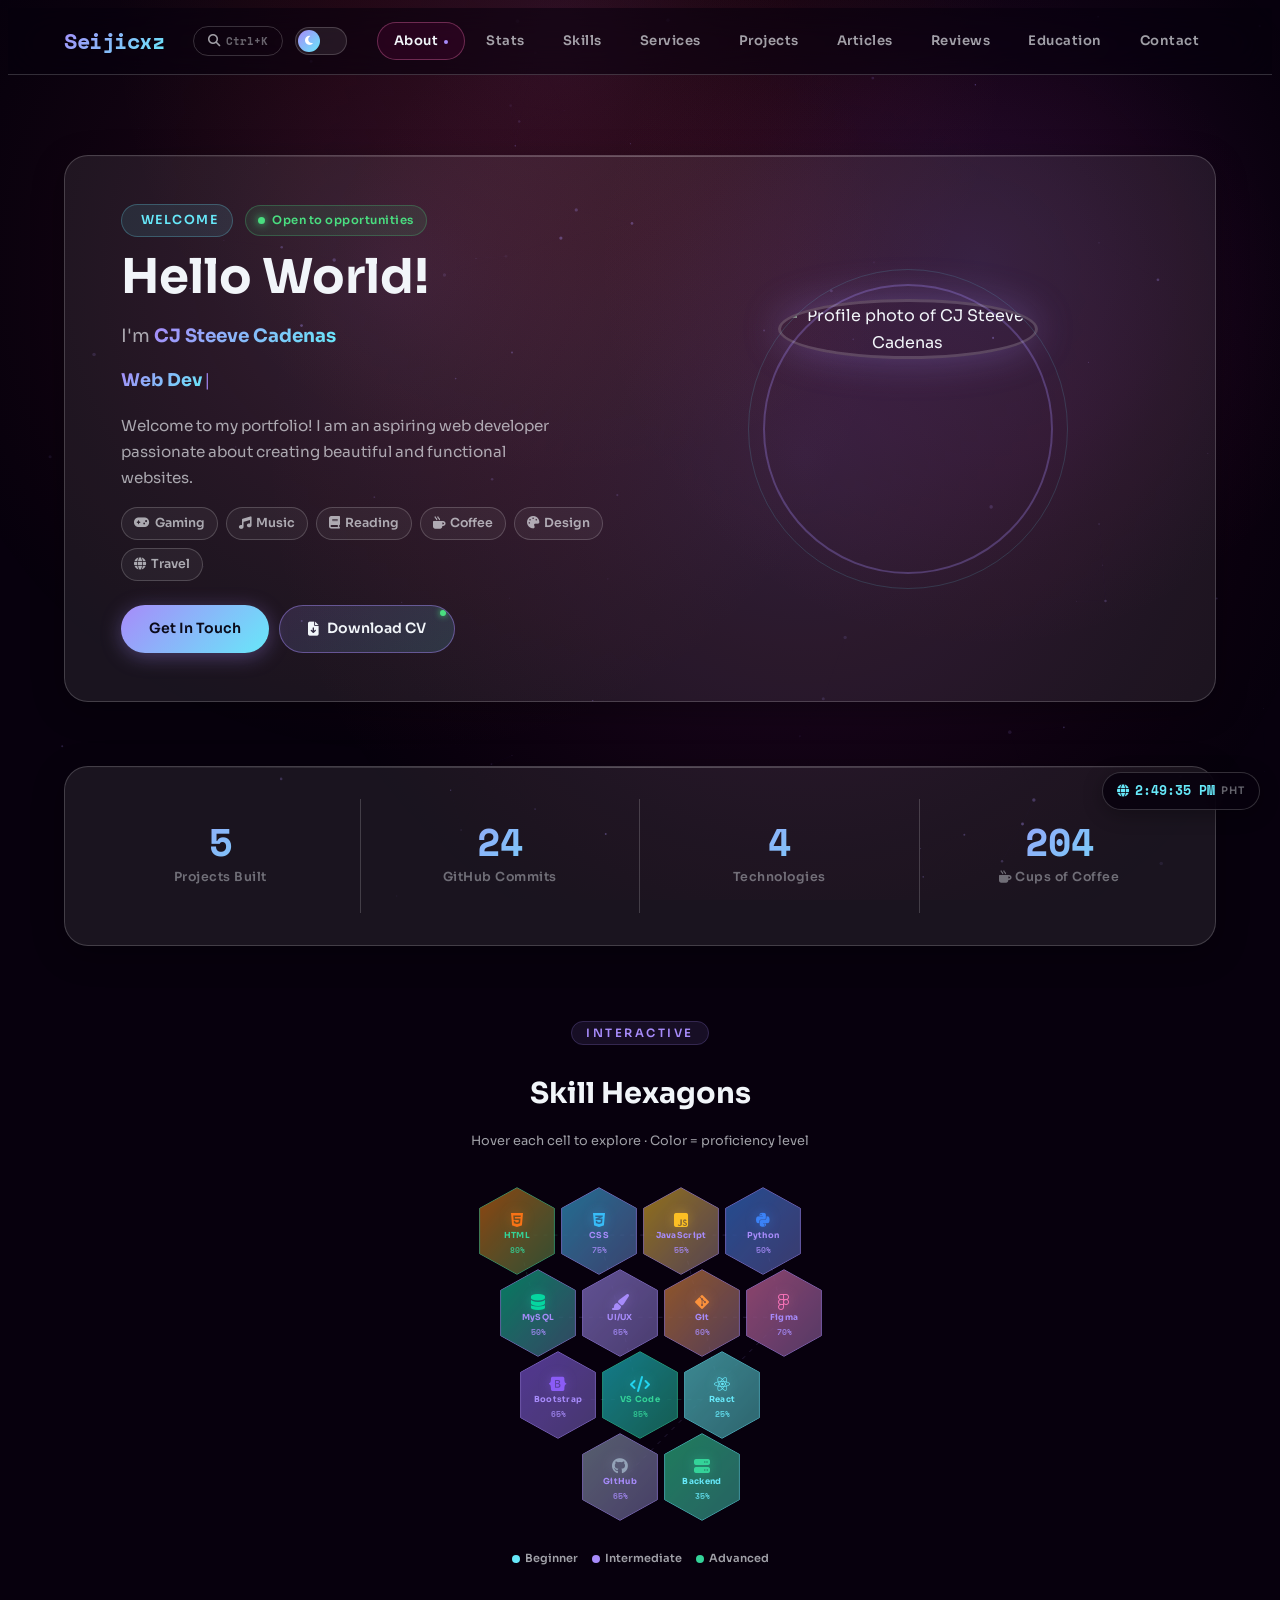
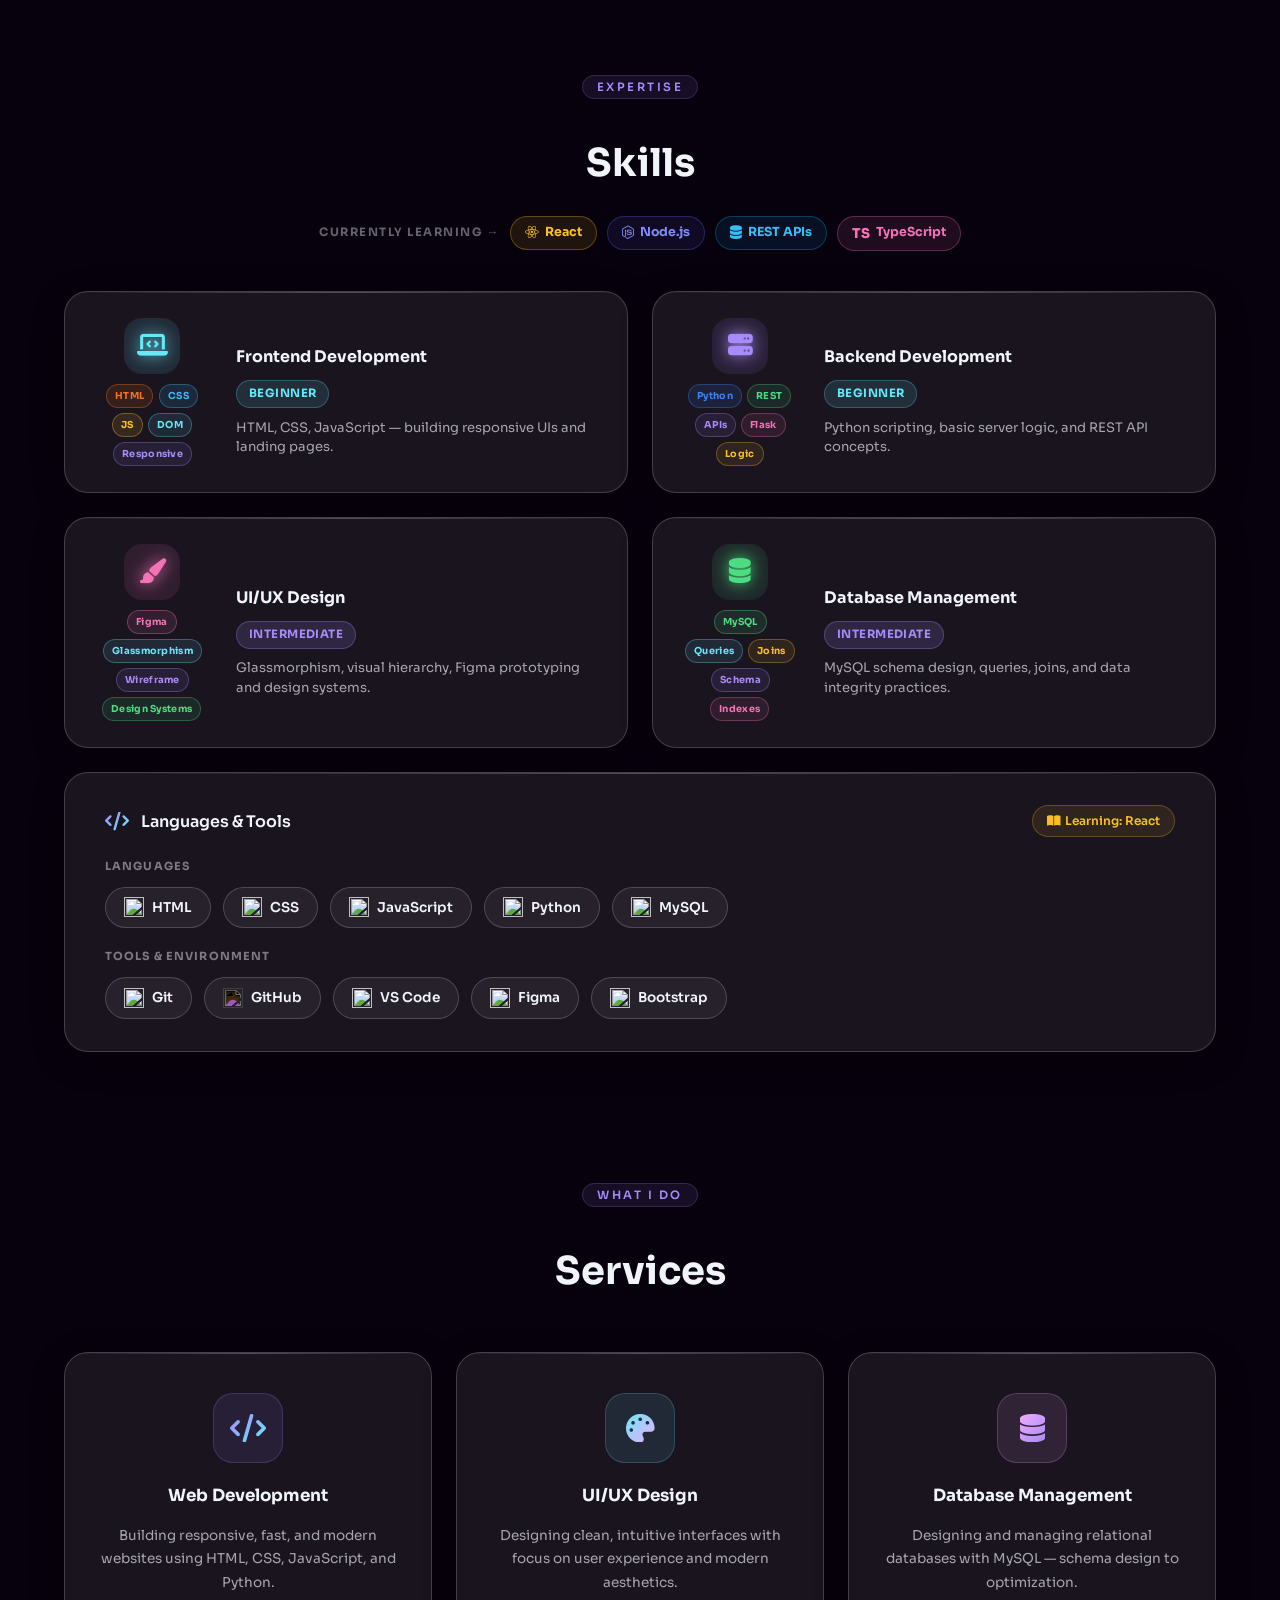
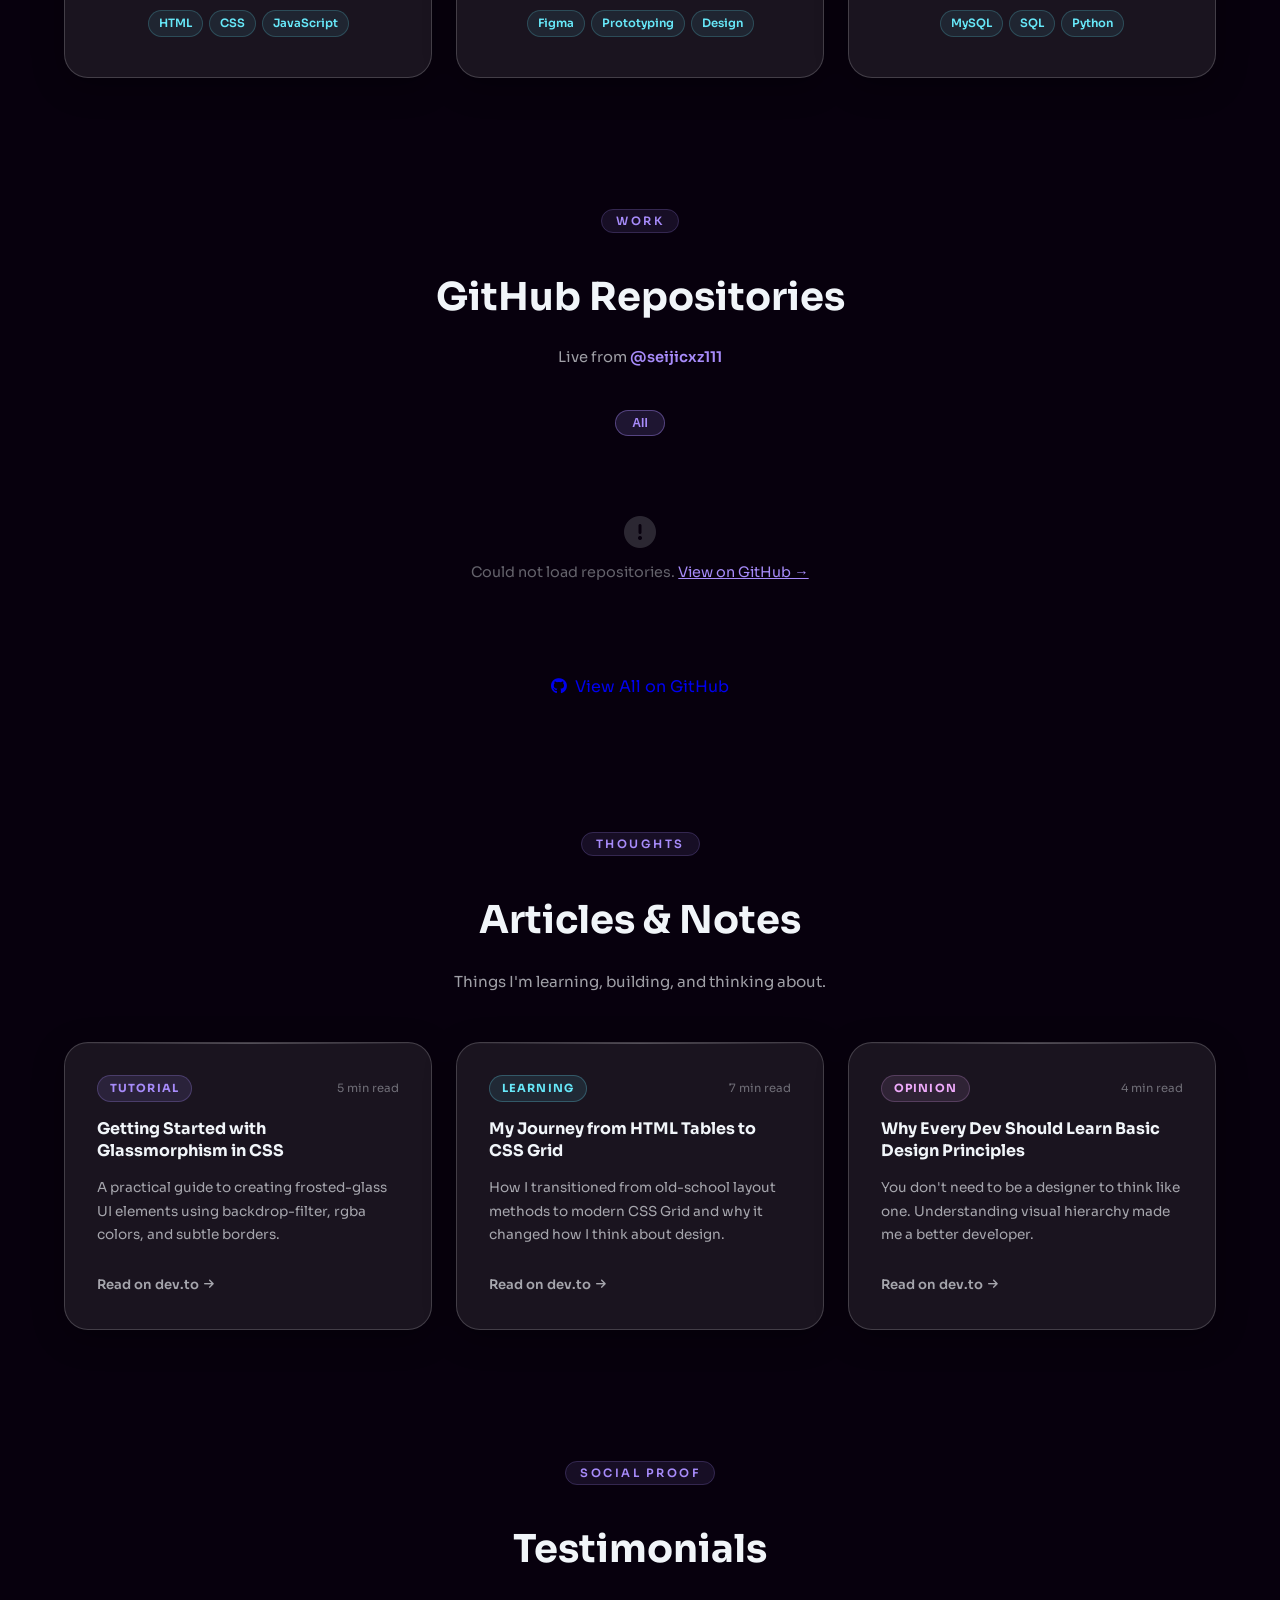
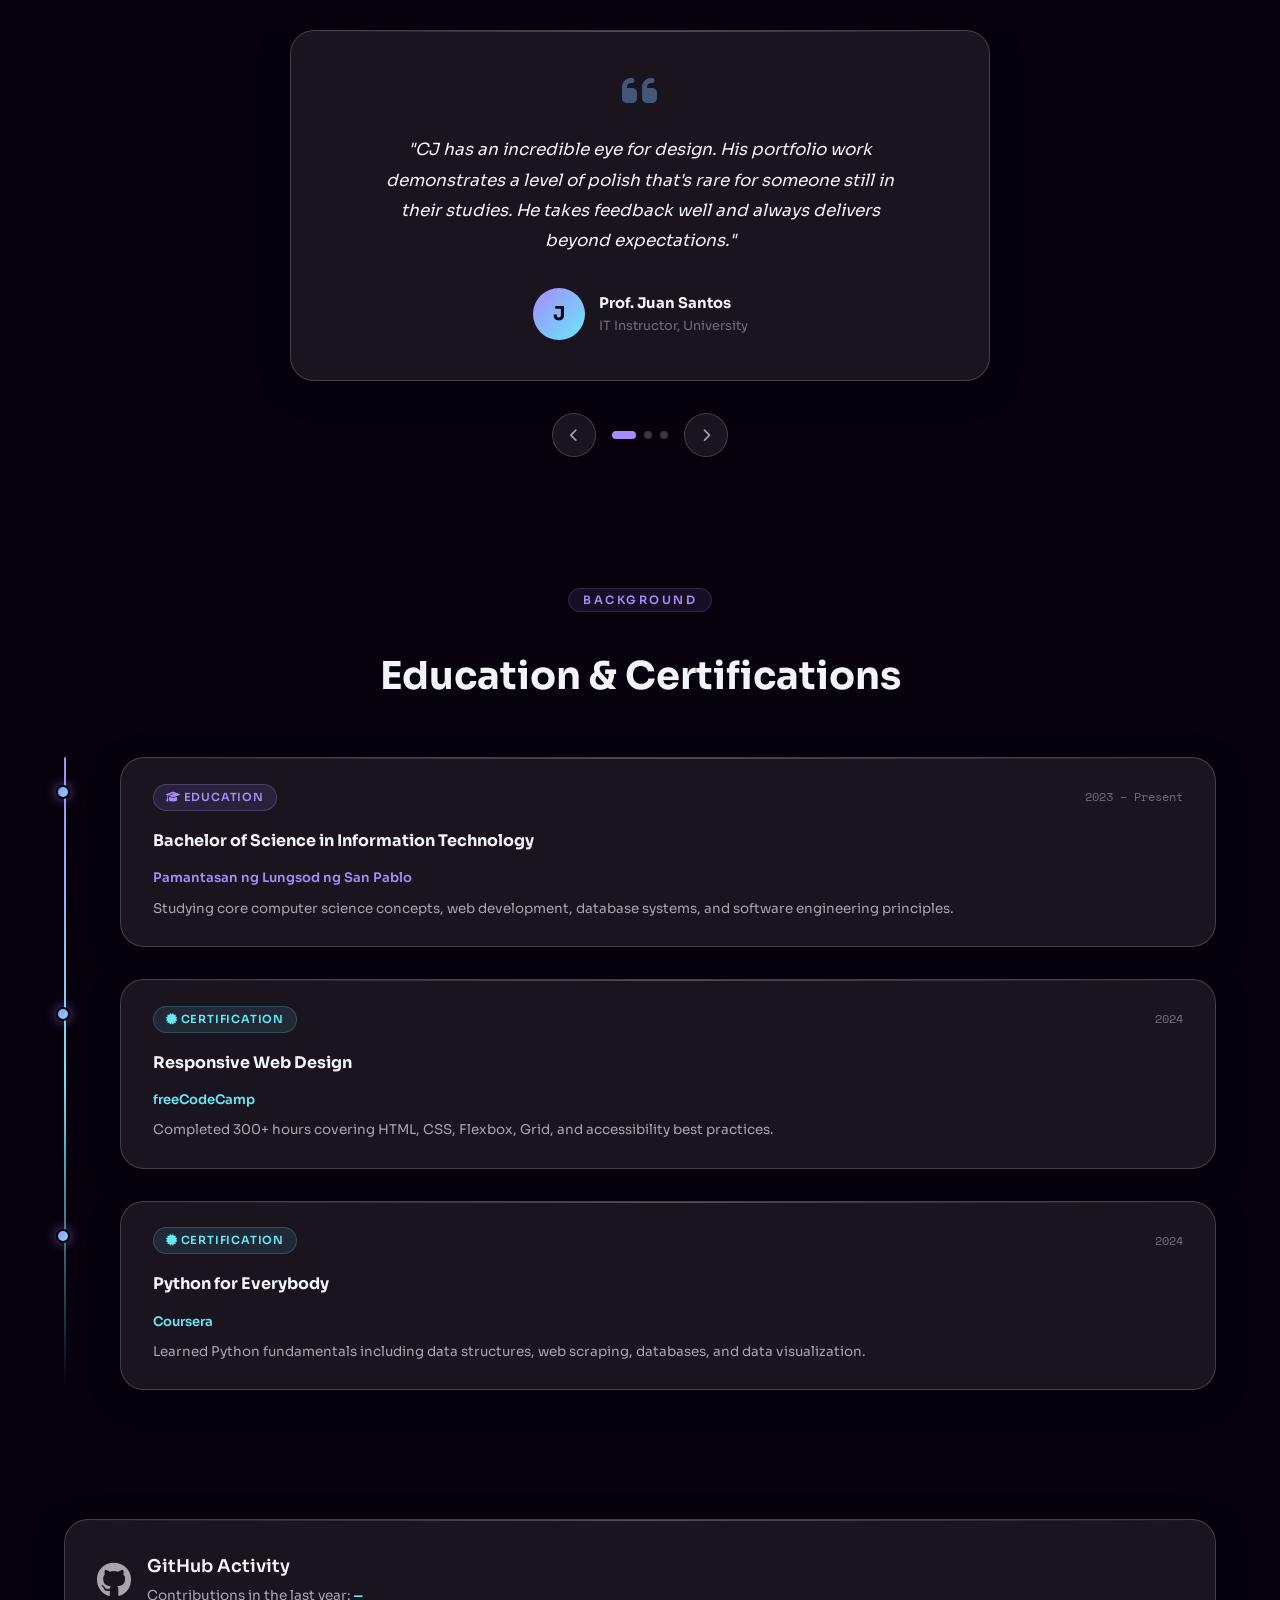
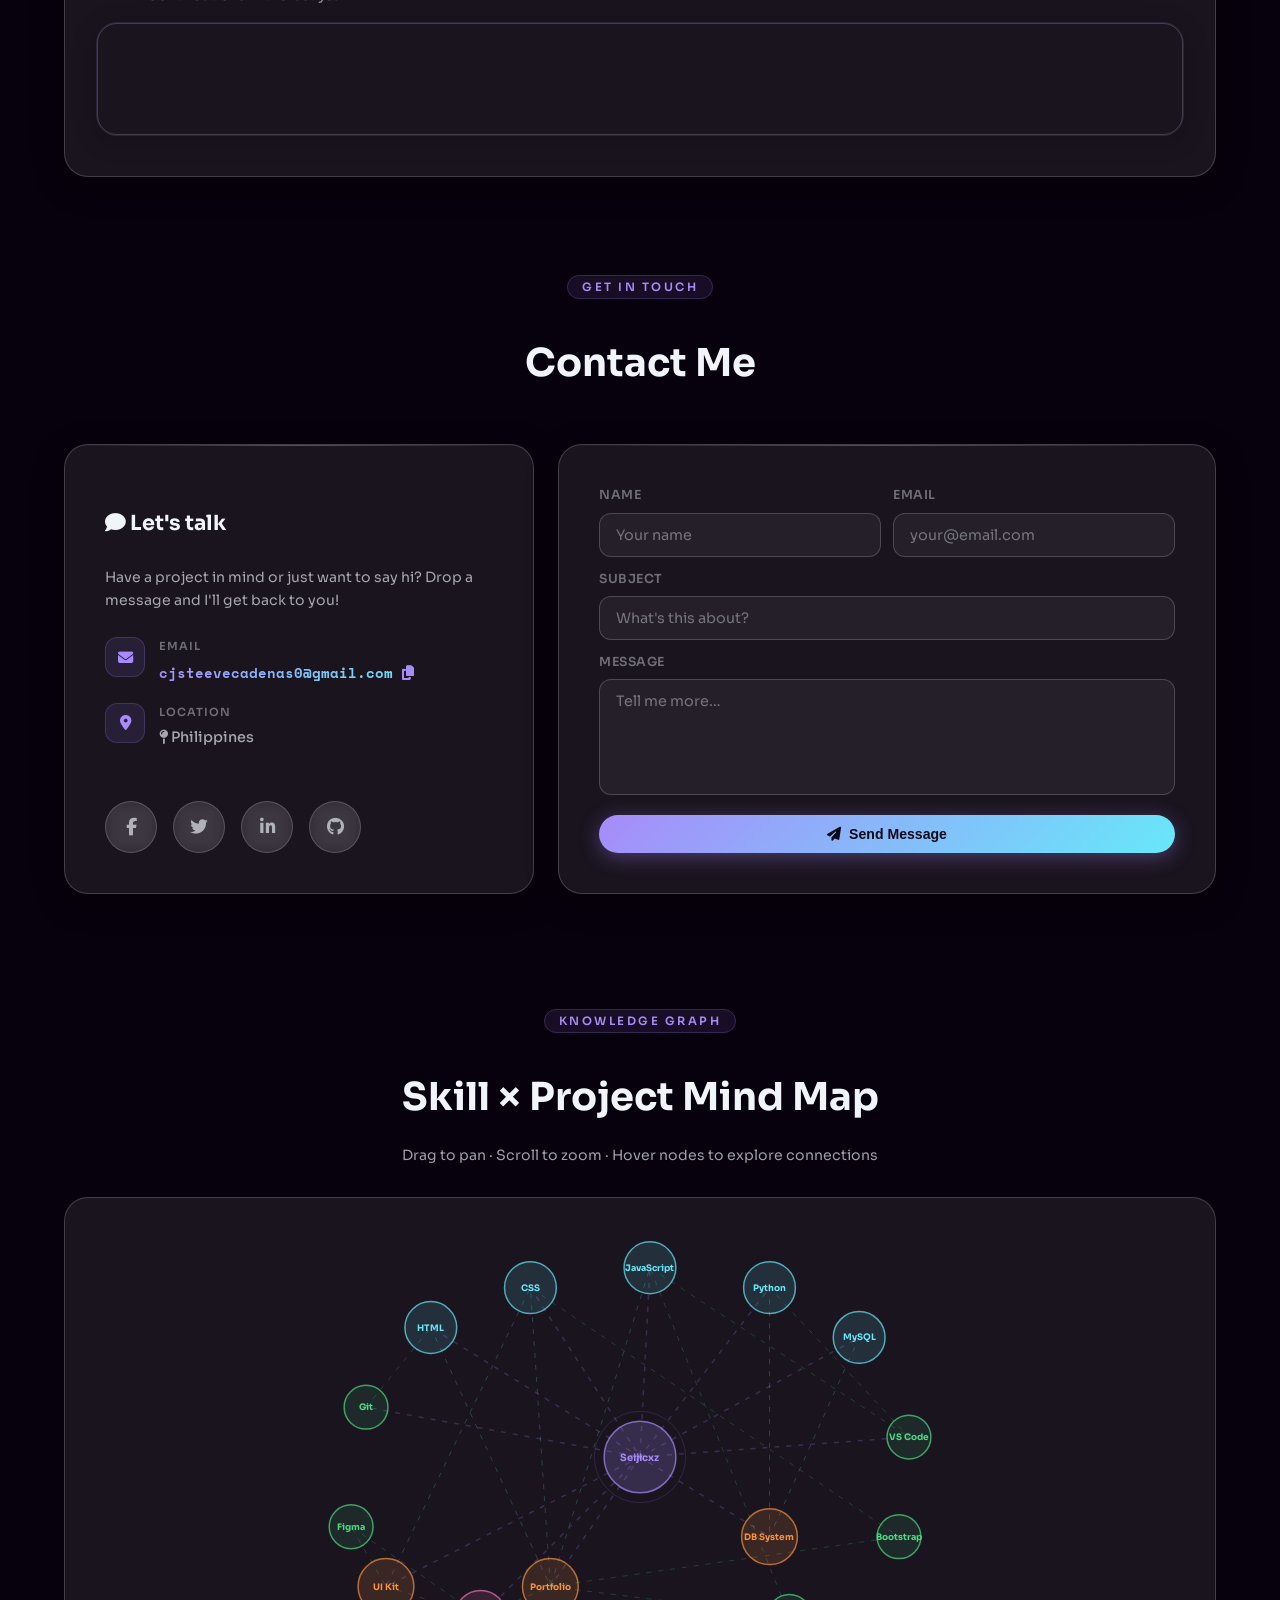
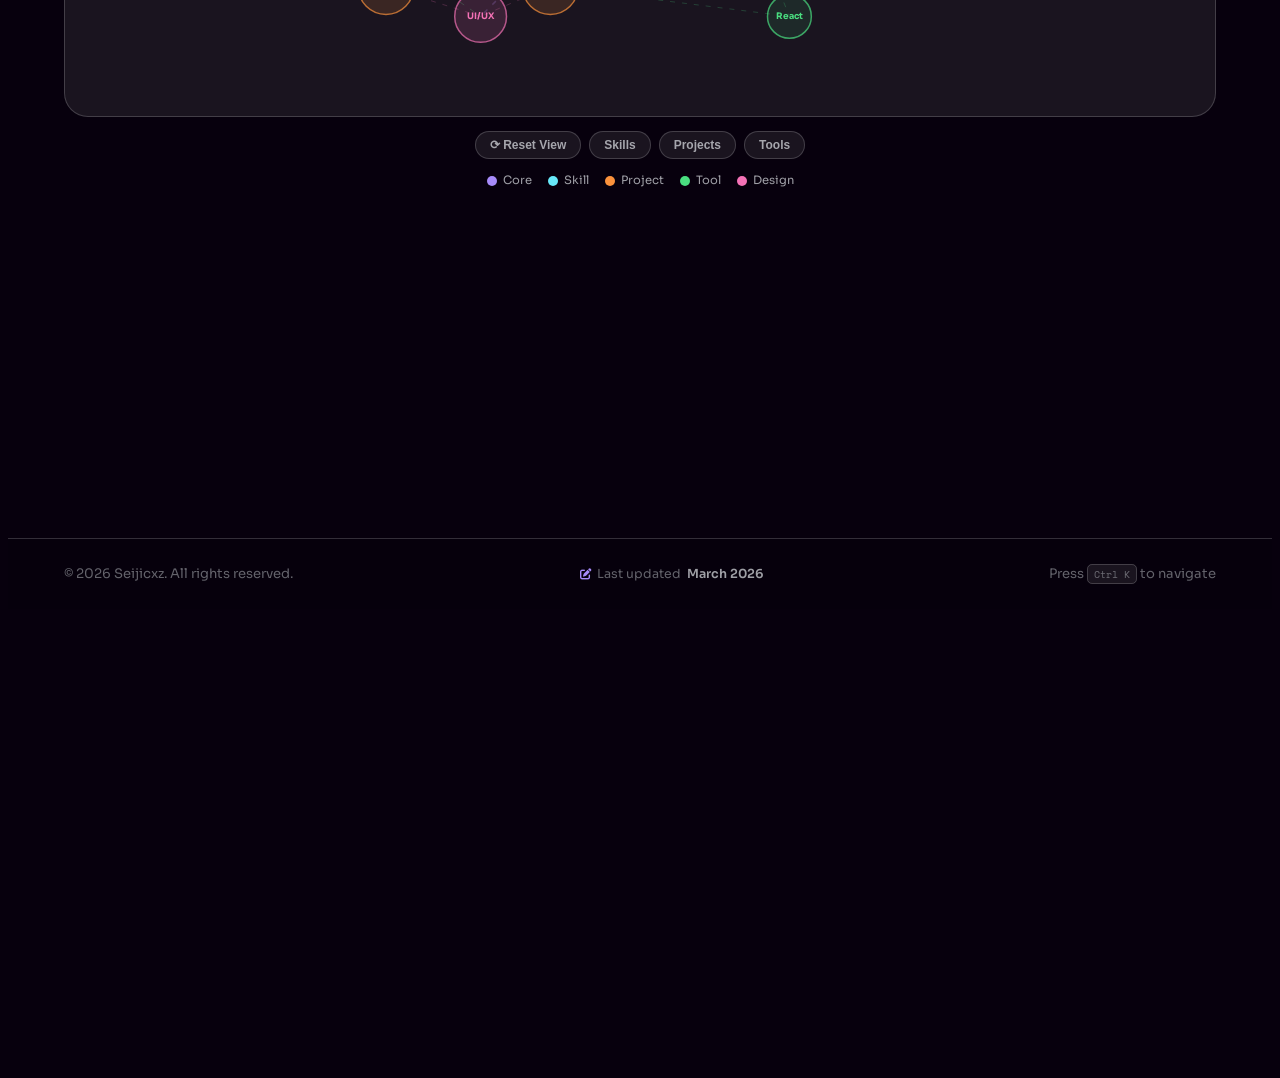
==== commit 76b8acd3: "sdffs" ====
--- a/portf-main/portf-main/index.html
+++ b/portf-main/portf-main/index.html
@@ -6,58 +6,19 @@
   <title>Seijicxz — Portfolio</title>
   <meta name="description" content="CJ Steeve Cadenas — Aspiring Web Developer & UI Designer from the Philippines.">
   <link rel="icon" href="logo.png" type="image/x-icon">
-  <!-- Preload LCP hero image -->
-  <link rel="preload" as="image" href="https://64.media.tumblr.com/ff21b4f05bb79f16e0dceb7dfad75272/tumblr_mqtho3Fr0n1rgam01o1_1280.png">
+  <!-- Preload hero image as WebP for faster LCP -->
+  <link rel="preload" as="image" href="https://images.weserv.nl/?url=64.media.tumblr.com/ff21b4f05bb79f16e0dceb7dfad75272/tumblr_mqtho3Fr0n1rgam01o1_1280.png&w=320&h=320&output=webp&q=85" type="image/webp">
 
   <!-- Tailwind CSS -->
-  <script src="https://cdn.tailwindcss.com"></script>
-  <script>
-    tailwind.config = {
-      darkMode: ['attribute', '[data-theme="dark"]'],
-      theme: {
-        extend: {
-          colors: {
-            accent1: '#a78bfa',
-            accent2: '#67e8f9',
-            accent3: '#f0abfc',
-            'bg-base': '#07000d',
-          },
-          fontFamily: {
-            main: ['Sora', 'sans-serif'],
-            mono: ['"Space Mono"', 'monospace'],
-          },
-          animation: {
-            'avail-pulse': 'avail-pulse 2s ease-in-out infinite',
-            'ring-pulse': 'ring-pulse 3s ease-in-out infinite',
-            'ring-pulse-delay': 'ring-pulse 3s ease-in-out infinite 1.5s',
-            'blink': 'blink 0.8s step-end infinite',
-            'pre-pulse': 'pre-pulse 1s ease-in-out infinite alternate',
-            'pre-load': 'pre-load 1.6s cubic-bezier(.4,0,.2,1) forwards',
-            'cmd-in': 'cmd-in 0.25s cubic-bezier(.34,1.56,.64,1)',
-            'float': 'float 6s ease-in-out infinite',
-            'modal-in': 'modal-in 0.3s cubic-bezier(.34,1.56,.64,1)',
-            'toast-in': 'toast-in 0.4s cubic-bezier(.34,1.56,.64,1)',
-            'spin-slow': 'spin 20s linear infinite',
-          },
-          keyframes: {
-            'avail-pulse': { '0%,100%': { transform: 'scale(1)', opacity: '1' }, '50%': { transform: 'scale(1.4)', opacity: '0.6' } },
-            'ring-pulse': { '0%,100%': { opacity: '0.6', transform: 'translate(-50%,-50%) scale(1)' }, '50%': { opacity: '0.2', transform: 'translate(-50%,-50%) scale(1.04)' } },
-            'blink': { '0%,100%': { opacity: '1' }, '50%': { opacity: '0' } },
-            'pre-pulse': { 'from': { opacity: '0.5' }, 'to': { opacity: '1' } },
-            'pre-load': { 'to': { width: '100%' } },
-            'cmd-in': { 'from': { transform: 'scale(.92) translateY(-16px)', opacity: '0' }, 'to': { transform: 'none', opacity: '1' } },
-            'float': { '0%,100%': { transform: 'translateY(0px) rotate(0deg)' }, '33%': { transform: 'translateY(-20px) rotate(5deg)' }, '66%': { transform: 'translateY(-10px) rotate(-3deg)' } },
-            'modal-in': { 'from': { transform: 'scale(0.9) translateY(20px)', opacity: '0' }, 'to': { transform: 'none', opacity: '1' } },
-            'toast-in': { 'from': { transform: 'translateX(-50%) translateY(80px)', opacity: '0' }, 'to': { transform: 'translateX(-50%) translateY(0)', opacity: '1' } },
-          },
-          backgroundImage: {
-            'grad-accent': 'linear-gradient(135deg, #a78bfa, #67e8f9)',
-            'grad-accent-v': 'linear-gradient(to bottom, #a78bfa, #67e8f9, transparent)',
-          },
-        }
-      }
-    }
-  </script>
+  <!-- No Tailwind CDN - replaced with plain CSS below -->
+  <style>
+    /* Tailwind replacement utilities */
+    body { font-family: 'Sora', system-ui, -apple-system, sans-serif; }
+    @media(min-width:640px) { #ctrlk-hint { display:inline !important; } }
+    .grad-text { background:linear-gradient(135deg,#a78bfa,#67e8f9);-webkit-background-clip:text;-webkit-text-fill-color:transparent;background-clip:text; }
+    /* Critical: reserve hero image space to prevent CLS */
+    .hero-img-wrap { width:260px;height:260px;flex-shrink:0;border-radius:50%;background:rgba(167,139,250,0.08); }
+  </style>
 
   <!-- Fonts (preconnect + async load with display=swap) -->
   <link rel="preconnect" href="https://fonts.googleapis.com">
@@ -132,7 +93,7 @@
 
 
     /* ── Scroll progress ── */
-    #scroll-progress { position:fixed; top:0; left:0; height:3px; width:0%; background:linear-gradient(90deg,var(--accent-1),var(--accent-2)); z-index:9999; transition:width .1s linear; box-shadow:0 0 10px var(--accent-1); }
+    #scroll-progress { position:fixed; top:0; left:0; height:3px; width:0%; background:linear-gradient(90deg,#b4006e,#a78bfa,#f472b6); z-index:9999; transition:width .1s linear; box-shadow:0 0 12px rgba(244,114,182,0.8); }
 
     /* ── Back to top ── */
     #back-to-top { position:fixed; bottom:32px; right:32px; z-index:900; width:48px; height:48px; border-radius:50%; background:linear-gradient(135deg,var(--accent-1),var(--accent-2)); border:none; color:#0a0a1a; font-size:1rem; display:flex; align-items:center; justify-content:center; cursor:none; opacity:0; pointer-events:none; transform:translateY(20px); transition:opacity .3s,transform .3s,box-shadow .3s; box-shadow:0 4px 20px rgba(167,139,250,0.4); }
@@ -386,7 +347,7 @@
     @media(max-width:700px) { .hex-svg { width:60px; height:69px; } .hex-row:nth-child(even) { margin-left:32px; } .hex-icon { font-size:.75rem; } .hex-name { font-size:.42rem; } .hex-pct { display:none; } }
   </style>
 </head>
-<body class="font-main">
+<body>
 
 <!-- Hidden SVG gradient -->
 <svg width="0" height="0" style="position:absolute">
@@ -474,7 +435,7 @@
       <div style="display:flex;align-items:center;gap:12px;">
         <!-- Command trigger -->
         <button class="btn-ghost" id="cmd-trigger" aria-label="Open command palette (Ctrl+K)" title="Command palette (Ctrl+K)">
-          <i class="fas fa-search"></i><span style="font-family:'Space Mono',monospace;font-size:.68rem;color:var(--text-muted);" class="hidden sm:inline">Ctrl+K</span>
+          <i class="fas fa-search"></i><span style="font-family:'Space Mono',monospace;font-size:.68rem;color:var(--text-muted);display:none;" id="ctrlk-hint">Ctrl+K</span>
         </button>
         <!-- Theme toggle -->
         <button id="theme-toggle" aria-label="Toggle light/dark theme" style="background:none;border:none;padding:0;cursor:pointer;">
@@ -547,12 +508,18 @@
         </div>
         <div style="text-align:center;margin-top:0;">
           <div style="position:relative;display:inline-block;">
-            <img src="https://64.media.tumblr.com/ff21b4f05bb79f16e0dceb7dfad75272/tumblr_mqtho3Fr0n1rgam01o1_1280.png"
-                 alt="Profile photo of CJ Steeve Cadenas"
-                 width="260" height="260" loading="eager" decoding="async"
-                 style="width:260px;height:260px;object-fit:cover;border-radius:50%;border:3px solid var(--glass-border);position:relative;z-index:2;box-shadow:0 0 40px rgba(167,139,250,0.3);">
-            <div class="img-ring" aria-hidden="true"></div>
-            <div class="img-ring-2" aria-hidden="true"></div>
+            <!-- Explicit container prevents CLS -->
+            <div style="position:relative;display:inline-block;width:260px;height:260px;flex-shrink:0;">
+              <picture>
+                <source srcset="https://images.weserv.nl/?url=64.media.tumblr.com/ff21b4f05bb79f16e0dceb7dfad75272/tumblr_mqtho3Fr0n1rgam01o1_1280.png&w=320&h=320&output=webp&q=85" type="image/webp">
+                <img src="https://images.weserv.nl/?url=64.media.tumblr.com/ff21b4f05bb79f16e0dceb7dfad75272/tumblr_mqtho3Fr0n1rgam01o1_1280.png&w=320&h=320&output=jpg&q=85"
+                     alt="Profile photo of CJ Steeve Cadenas"
+                     width="260" height="260" loading="eager" decoding="async" fetchpriority="high"
+                     style="width:260px;height:260px;object-fit:cover;border-radius:50%;border:3px solid var(--glass-border);position:relative;z-index:2;box-shadow:0 0 40px rgba(167,139,250,0.3);">
+              </picture>
+              <div class="img-ring" aria-hidden="true"></div>
+              <div class="img-ring-2" aria-hidden="true"></div>
+            </div>
           </div>
         </div>
       </div>
@@ -629,7 +596,24 @@
     <div style="text-align:center;margin-bottom:8px;" data-aos="fade-down">
       <span style="font-size:.72rem;font-weight:600;letter-spacing:2.5px;text-transform:uppercase;color:var(--accent-1);background:rgba(167,139,250,0.1);border:1px solid rgba(167,139,250,0.2);padding:4px 14px;border-radius:50px;" aria-hidden="true">Expertise</span>
     </div>
-    <h2 id="skills-heading" style="font-size:clamp(1.8rem,3vw,2.4rem);font-weight:700;text-align:center;margin-bottom:3rem;" data-aos="fade-up">Skills</h2>
+    <h2 id="skills-heading" style="font-size:clamp(1.8rem,3vw,2.4rem);font-weight:700;text-align:center;margin-bottom:1.2rem;" data-aos="fade-up">Skills</h2>
+
+    <!-- Currently Learning Strip -->
+    <div data-aos="fade-up" data-aos-delay="50" style="display:flex;align-items:center;justify-content:center;gap:10px;flex-wrap:wrap;margin-bottom:2.5rem;">
+      <span style="font-size:.72rem;font-weight:700;text-transform:uppercase;letter-spacing:1.5px;color:var(--text-muted);">Currently Learning →</span>
+      <span style="display:inline-flex;align-items:center;gap:6px;padding:5px 14px;border-radius:50px;background:rgba(251,191,36,0.1);border:1px solid rgba(251,191,36,0.3);font-size:.78rem;font-weight:700;color:#fbbf24;">
+        <i class="fab fa-react" style="font-size:.85rem;"></i> React
+      </span>
+      <span style="display:inline-flex;align-items:center;gap:6px;padding:5px 14px;border-radius:50px;background:rgba(99,102,241,0.1);border:1px solid rgba(99,102,241,0.3);font-size:.78rem;font-weight:700;color:#818cf8;">
+        <i class="fab fa-node-js" style="font-size:.85rem;"></i> Node.js
+      </span>
+      <span style="display:inline-flex;align-items:center;gap:6px;padding:5px 14px;border-radius:50px;background:rgba(14,165,233,0.1);border:1px solid rgba(14,165,233,0.3);font-size:.78rem;font-weight:700;color:#38bdf8;">
+        <i class="fas fa-database" style="font-size:.85rem;"></i> REST APIs
+      </span>
+      <span style="display:inline-flex;align-items:center;gap:6px;padding:5px 14px;border-radius:50px;background:rgba(244,114,182,0.1);border:1px solid rgba(244,114,182,0.3);font-size:.78rem;font-weight:700;color:#f472b6;">
+        <span style="font-size:.85rem;font-weight:900;">TS</span> TypeScript
+      </span>
+    </div>
 
     <div style="display:grid;grid-template-columns:1fr 1fr;gap:1.5rem;margin-bottom:1.5rem;" class="skills-grid">
       <!-- Skill Card 1 -->
@@ -1137,7 +1121,7 @@
       </div>
       <div style="text-align:center;">
         <div class="chart-wrapper">
-          <img src="https://ghchart.rshah.org/seijicxz111" alt="GitHub contribution chart for seijicxz111" width="1100" height="112" loading="lazy" decoding="async" style="width:100%;max-width:1100px;height:auto;display:block;margin:0 auto;opacity:.9;filter:brightness(1.1);">
+          <img id="gh-chart" src="https://ghchart.rshah.org/b4006e/seijicxz111" alt="GitHub contribution chart for seijicxz111" width="1100" height="112" loading="lazy" decoding="async" style="width:100%;max-width:1100px;height:auto;display:block;margin:0 auto;opacity:.9;filter:brightness(1.1);">
         </div>
       </div>
     </div>
@@ -1246,8 +1230,83 @@
   </div>
 </section>
 
-<!-- ══════════════ VISITOR COUNTER ══════════════ -->
-<!-- ══════════════ FOOTER ══════════════ -->
+<!-- ══════════════ AVAILABILITY BANNER ══════════════ -->
+<section style="padding:3rem 0 2rem;" aria-label="Availability status">
+  <div style="max-width:1200px;margin:0 auto;padding:0 1.5rem;">
+    <div data-aos="fade-up" style="position:relative;overflow:hidden;border-radius:24px;padding:2.5rem 3rem;background:linear-gradient(135deg,rgba(180,0,110,0.18),rgba(167,139,250,0.15),rgba(103,232,249,0.1));border:1px solid rgba(244,114,182,0.25);display:flex;align-items:center;justify-content:space-between;flex-wrap:wrap;gap:1.5rem;">
+      <!-- Ambient glow -->
+      <div style="position:absolute;top:-40px;left:-40px;width:200px;height:200px;border-radius:50%;background:radial-gradient(circle,rgba(180,0,110,0.25),transparent 70%);pointer-events:none;"></div>
+      <div style="position:absolute;bottom:-40px;right:-40px;width:180px;height:180px;border-radius:50%;background:radial-gradient(circle,rgba(167,139,250,0.2),transparent 70%);pointer-events:none;"></div>
+      <div style="position:relative;z-index:1;">
+        <div style="display:flex;align-items:center;gap:10px;margin-bottom:8px;">
+          <div class="avail-dot"></div>
+          <span style="font-size:.75rem;font-weight:700;text-transform:uppercase;letter-spacing:1.5px;color:#4ade80;">Available for Work</span>
+        </div>
+        <h2 style="font-size:clamp(1.4rem,2.5vw,1.9rem);font-weight:700;margin:0 0 8px;color:var(--text-primary);">Let's build something together.</h2>
+        <p style="font-size:.9rem;color:var(--text-secondary);margin:0;max-width:480px;">Open to freelance projects, internships, and full-time opportunities. Based in the Philippines · Remote-friendly.</p>
+      </div>
+      <div style="position:relative;z-index:1;display:flex;gap:12px;flex-wrap:wrap;">
+        <a href="#contact" class="btn-primary" style="white-space:nowrap;"><i class="fas fa-paper-plane" style="margin-right:8px;"></i>Hire Me</a>
+        <a href="#" download class="btn-secondary" style="white-space:nowrap;background:rgba(255,255,255,0.06);"><i class="fas fa-file-arrow-down" style="margin-right:8px;"></i>Download CV</a>
+      </div>
+    </div>
+  </div>
+</section>
+
+<!-- ══════════════ MOBILE BOTTOM NAV ══════════════ -->
+<nav id="mobile-bottom-nav" aria-label="Mobile navigation" style="display:none;">
+  <a href="#about" class="mbn-item" aria-label="About"><i class="fas fa-house"></i><span>Home</span></a>
+  <a href="#skills" class="mbn-item" aria-label="Skills"><i class="fas fa-code"></i><span>Skills</span></a>
+  <a href="#projects" class="mbn-item" aria-label="Projects"><i class="fas fa-briefcase"></i><span>Work</span></a>
+  <a href="#contact" class="mbn-item" aria-label="Contact"><i class="fas fa-envelope"></i><span>Contact</span></a>
+</nav>
+
+<style>
+  /* ── Availability banner mobile ── */
+  @media(max-width:600px) {
+    #avail-banner-inner { flex-direction:column !important; text-align:center; }
+  }
+  /* ── Mobile Bottom Nav ── */
+  #mobile-bottom-nav {
+    position:fixed;bottom:0;left:0;right:0;z-index:950;
+    background:rgba(7,0,13,0.92);backdrop-filter:blur(20px);
+    border-top:1px solid var(--glass-border);
+    flex-direction:row;align-items:stretch;justify-content:space-around;
+    padding:0;height:60px;
+  }
+  @media(max-width:767px) { #mobile-bottom-nav { display:flex !important; } }
+  .mbn-item {
+    flex:1;display:flex;flex-direction:column;align-items:center;justify-content:center;
+    gap:3px;color:var(--text-muted);text-decoration:none;font-size:.6rem;font-weight:600;
+    letter-spacing:.4px;text-transform:uppercase;transition:color .2s,background .2s;
+    padding:8px 0;border-top:2px solid transparent;
+  }
+  .mbn-item i { font-size:1.1rem; }
+  .mbn-item:hover, .mbn-item.mbn-active { color:var(--accent-1);border-top-color:var(--accent-1); }
+  /* Push footer above mobile nav on mobile */
+  @media(max-width:767px) { footer.glass-footer { margin-bottom:60px; } }
+</style>
+
+<script>
+// ── Mobile bottom nav active state ──
+(function() {
+  const items = document.querySelectorAll('.mbn-item');
+  const sections = ['about','skills','projects','contact'];
+  function updateActive() {
+    let current = sections[0];
+    sections.forEach(id => {
+      const el = document.getElementById(id);
+      if (el && window.scrollY >= el.offsetTop - 200) current = id;
+    });
+    items.forEach(a => {
+      const href = a.getAttribute('href').replace('#','');
+      a.classList.toggle('mbn-active', href === current);
+    });
+  }
+  window.addEventListener('scroll', updateActive, { passive:true });
+  updateActive();
+})();
+</script>
 <footer class="glass-footer" style="padding:1.5rem 0;" role="contentinfo">
   <div style="max-width:1200px;margin:0 auto;padding:0 1.5rem;display:flex;justify-content:space-between;align-items:center;flex-wrap:wrap;gap:8px;">
     <p style="color:var(--text-muted);font-size:.82rem;margin:0;">&copy; 2026 Seijicxz. All rights reserved.</p>
@@ -1298,6 +1357,11 @@
   const next = html.getAttribute('data-theme') === 'dark' ? 'light' : 'dark';
   html.setAttribute('data-theme', next);
   localStorage.setItem('theme', next);
+  // Update GitHub chart color: magenta for dark, teal for light
+  const chart = document.getElementById('gh-chart');
+  if (chart) chart.src = next === 'dark'
+    ? 'https://ghchart.rshah.org/b4006e/seijicxz111'
+    : 'https://ghchart.rshah.org/7c3aed/seijicxz111';
 });
 
 // ─── Nav mobile ───────────────────────────────────
@@ -1414,7 +1478,8 @@
 (function initThreeWhenReady() {
   function tryInit() {
     if (typeof THREE === 'undefined') { setTimeout(tryInit, 100); return; }
-    initThree();
+    // Delay init to after paint to avoid forced reflow on load
+    requestIdleCallback ? requestIdleCallback(initThree, {timeout:2000}) : setTimeout(initThree, 500);
   }
   function initThree() {
   const canvas = document.getElementById('hero-3d');
@@ -2221,4 +2286,85 @@
   document.getElementById('mm-focus-tools')?.addEventListener('click', () => focusType('tool'));
 })();
 </script>
+
+<!-- ══════════════ ENHANCEMENT SCRIPTS ══════════════ -->
+<script>
+// ── 1. Section entrance animations via IntersectionObserver ──
+(function() {
+  const style = document.createElement('style');
+  style.textContent = `
+    .section-reveal { opacity:0; transform:translateY(20px); transition:opacity .6s cubic-bezier(.4,0,.2,1), transform .6s cubic-bezier(.4,0,.2,1); will-change:opacity,transform; contain:layout style; }
+    .section-reveal.visible { opacity:1; transform:translateY(0); contain:none; }
+  `;
+  document.head.appendChild(style);
+  const observer = new IntersectionObserver(entries => {
+    entries.forEach(e => { if (e.isIntersecting) { e.target.classList.add('visible'); observer.unobserve(e.target); } });
+  }, { threshold: 0.08 });
+  document.querySelectorAll('section').forEach(s => { s.classList.add('section-reveal'); observer.observe(s); });
+})();
+
+// ── 2. Smooth active nav highlight with indicator dot ──
+(function() {
+  const style = document.createElement('style');
+  style.textContent = `
+    .nav-pill.active { background:rgba(180,0,110,0.12) !important; border-color:rgba(244,114,182,0.35) !important; color:var(--text-primary) !important; }
+    .nav-pill.active::after { content:''; display:inline-block; width:4px; height:4px; border-radius:50%; background:var(--accent-1); margin-left:6px; vertical-align:middle; }
+  `;
+  document.head.appendChild(style);
+})();
+
+// ── 3. Smooth image loading — fade in on load ──
+(function() {
+  document.querySelectorAll('img[loading="lazy"]').forEach(img => {
+    img.style.opacity = '0';
+    img.style.transition = 'opacity .5s ease';
+    if (img.complete) { img.style.opacity = '1'; }
+    else { img.addEventListener('load', () => { img.style.opacity = '1'; }); }
+  });
+})();
+
+// ── 4. Copy email toast enhancement ──
+(function() {
+  const btn = document.getElementById('copy-email-btn');
+  if (!btn) return;
+  btn.addEventListener('click', () => {
+    navigator.clipboard.writeText('cjsteevecadenas0@gmail.com').then(() => {
+      showToast('📋 Email copied to clipboard!');
+    }).catch(() => {
+      showToast('Email: cjsteevecadenas0@gmail.com');
+    });
+  });
+})();
+
+// ── 5. Prefers-reduced-motion: disable heavy animations ──
+(function() {
+  if (window.matchMedia('(prefers-reduced-motion: reduce)').matches) {
+    const style = document.createElement('style');
+    style.textContent = `*, *::before, *::after { animation-duration:0.01ms !important; transition-duration:0.01ms !important; }`;
+    document.head.appendChild(style);
+  }
+})();
+
+// ── 6. Skills section — animate progress bars on scroll ──
+(function() {
+  const bars = document.querySelectorAll('.skill-bar-fill');
+  if (!bars.length) return;
+  const obs = new IntersectionObserver(entries => {
+    entries.forEach(e => {
+      if (e.isIntersecting) {
+        const el = e.target;
+        const pct = el.dataset.pct || el.style.width || '0%';
+        el.style.width = '0%';
+        requestAnimationFrame(() => { el.style.width = pct; });
+        obs.unobserve(el);
+      }
+    });
+  }, { threshold: 0.3 });
+  bars.forEach(b => {
+    if (b.style.width && !b.dataset.pct) b.dataset.pct = b.style.width;
+    b.style.width = '0%';
+    obs.observe(b);
+  });
+})();
+</script>
 </body>
